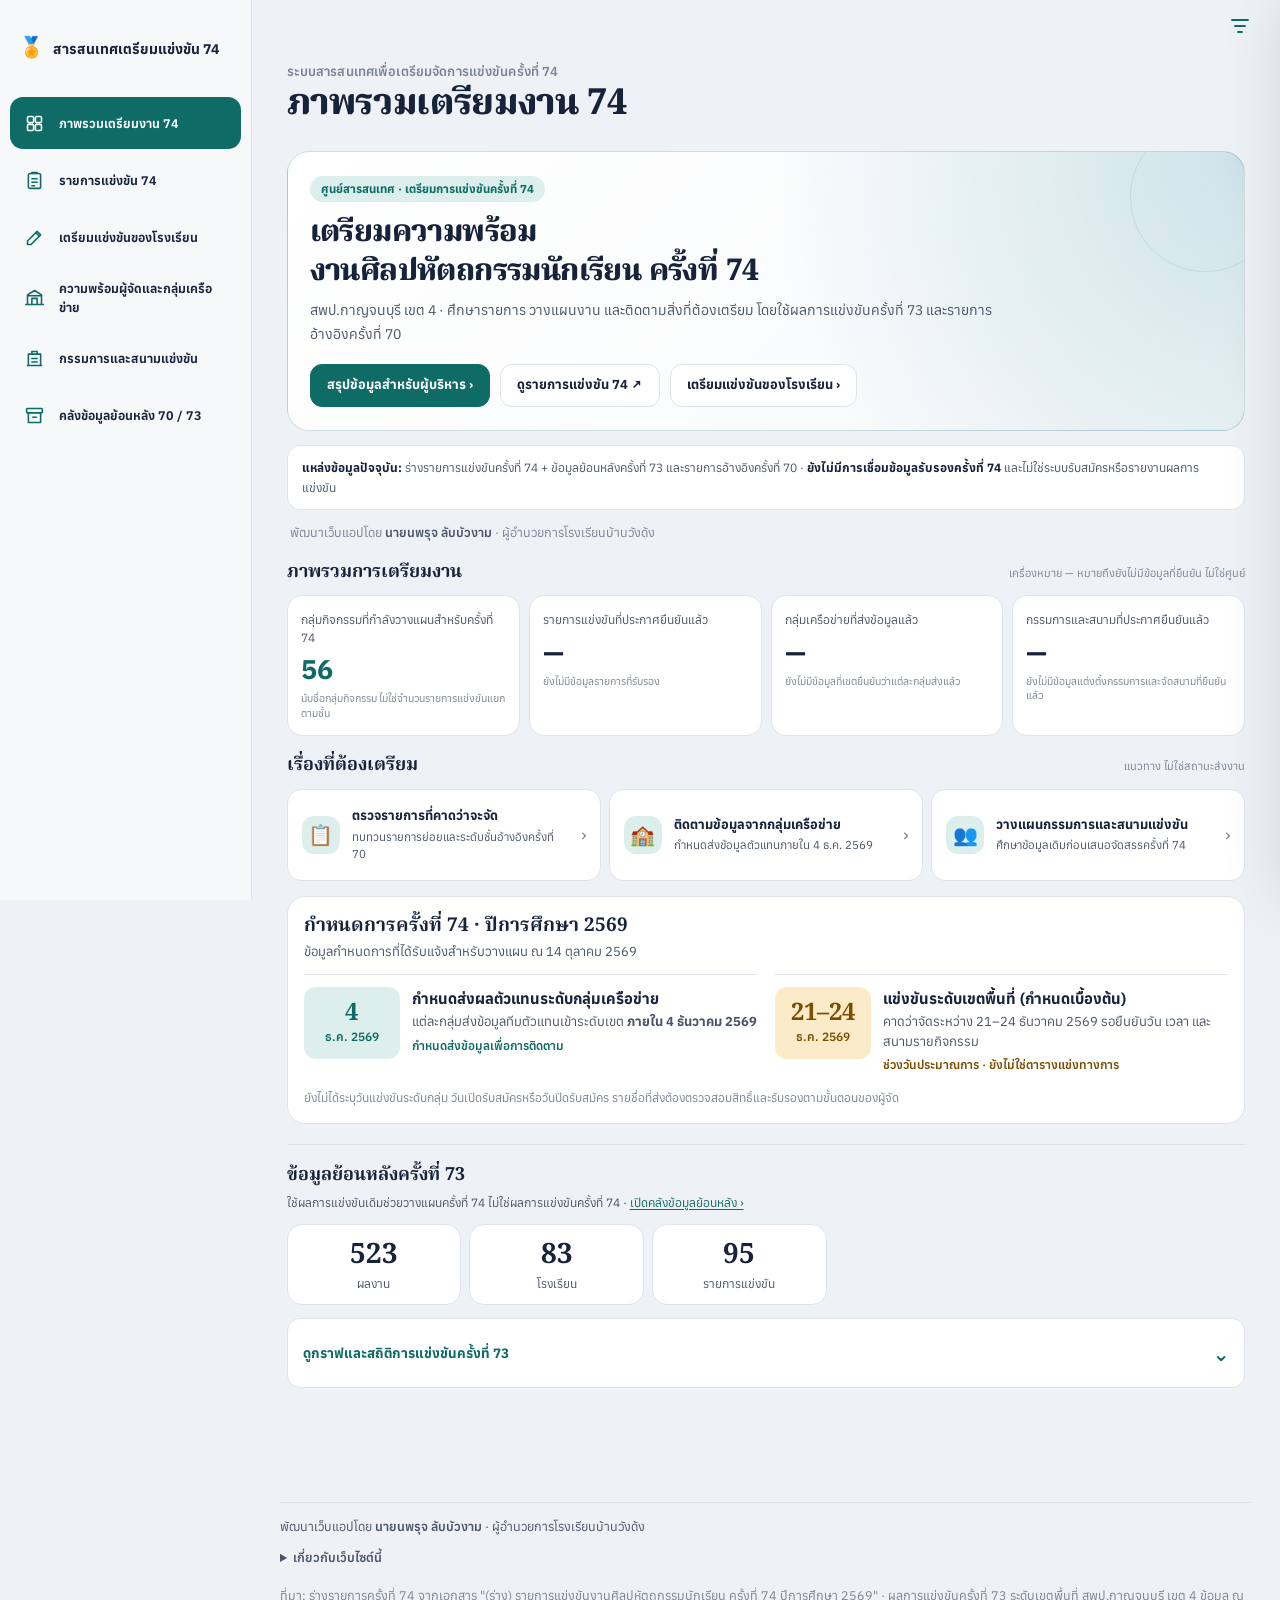
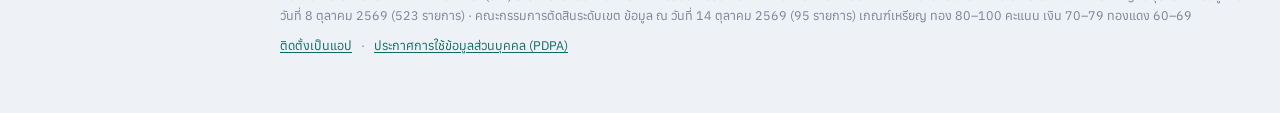
==== index.html @ 699d8a2c "chore(pwa-r19): version both 3D venue links to fetch updated responsive/performance scene" ====
<!DOCTYPE html>
<html lang="th">
<head>
<meta charset="utf-8">
<meta name="viewport" content="width=device-width, initial-scale=1, maximum-scale=1, user-scalable=no, viewport-fit=cover">
<meta name="theme-color" content="#EEF1F5" media="(prefers-color-scheme: light)">
<meta name="theme-color" content="#0B1220" media="(prefers-color-scheme: dark)">
<meta name="apple-mobile-web-app-status-bar-style" content="default">
<meta name="apple-mobile-web-app-title" content="สารสนเทศเตรียมแข่งขัน 74">
<meta name="mobile-web-app-capable" content="yes">
<meta name="apple-mobile-web-app-capable" content="yes">
<title>สารสนเทศเตรียมจัดการแข่งขันศิลปหัตถกรรมครั้งที่ 74 · สพป.กาญจนบุรี เขต 4</title>
<link rel="manifest" href="./manifest.webmanifest">
<link rel="icon" href="./icons/icon-192.png" type="image/png" sizes="192x192">
<link rel="apple-touch-icon" href="./icons/apple-touch-icon.png" sizes="180x180">
<link rel="stylesheet" href="./pwa.css">
<link rel="preconnect" href="https://fonts.googleapis.com">
<link rel="preconnect" href="https://fonts.gstatic.com" crossorigin>
<link href="https://fonts.googleapis.com/css2?family=Anuphan:wght@400;500;600;700&family=Noto+Serif+Thai:wght@600;700;800&display=swap" rel="stylesheet">
<style>
:root{
  --bg:#EEF1F5; --surface:#FFFFFF; --surface-2:#F6F8FA; --ink:#17233B; --ink-2:#4A5568; --ink-3:#7A8496; --line:#DFE4EA;
  --brand:#17233B; --on-brand:#FFFFFF;
  --gold:#B8862B; --silver:#8A94A3; --bronze:#9C5A33; --part:#C9CFD8; --none:#E6E9EE;
  --rep:#0F6B66; --rep-soft:#DCEFEC; --focus:#2F5BD3; --scrim:rgba(10,16,30,.45);
  --serif:"Noto Serif Thai","Thonburi",Georgia,serif;
  --sans:"Anuphan","Sukhumvit Set","Leelawadee UI",system-ui,sans-serif;
  --nav-h:64px; --bar-h:58px; --rail-w:88px;
  box-sizing:border-box;
  padding-top:env(safe-area-inset-top,0px); padding-bottom:env(safe-area-inset-bottom,0px);
}
@media (prefers-color-scheme: dark){
  :root:not([data-theme="light"]){
    --bg:#0B1220; --surface:#152035; --surface-2:#1B283F; --ink:#E7EBF2; --ink-2:#B3BCCB; --ink-3:#8590A3; --line:#28344C;
    --brand:#152035; --on-brand:#E7EBF2;
    --gold:#D9A847; --silver:#A6AFBC; --bronze:#C27A4E; --part:#4A5670; --none:#26324A;
    --rep:#4FC2B8; --rep-soft:#173B3B; --focus:#8AA8FF; --scrim:rgba(0,0,0,.6);
  }
}
:root[data-theme="dark"]{
  --bg:#0B1220; --surface:#152035; --surface-2:#1B283F; --ink:#E7EBF2; --ink-2:#B3BCCB; --ink-3:#8590A3; --line:#28344C;
  --brand:#152035; --on-brand:#E7EBF2;
  --gold:#D9A847; --silver:#A6AFBC; --bronze:#C27A4E; --part:#4A5670; --none:#26324A;
  --rep:#4FC2B8; --rep-soft:#173B3B; --focus:#8AA8FF; --scrim:rgba(0,0,0,.6);
}
*,*::before,*::after{box-sizing:inherit}
html{height:100%;-webkit-text-size-adjust:100%;scroll-padding-top:calc(env(safe-area-inset-top,0px) + var(--bar-h))}
body{margin:0;min-height:100%;background:var(--bg);color:var(--ink);font-family:var(--sans);font-size:16px;line-height:1.55;-webkit-font-smoothing:antialiased;-webkit-tap-highlight-color:transparent;overscroll-behavior-y:none}
button,select,input{font:inherit;color:inherit}
button{cursor:pointer;-webkit-user-select:none;user-select:none}
:focus-visible{outline:3px solid var(--focus);outline-offset:2px;border-radius:6px}
svg.i{width:24px;height:24px;fill:none;stroke:currentColor;stroke-width:1.8;stroke-linecap:round;stroke-linejoin:round;flex:none}

/* ---------- app bar ---------- */
.appbar{position:sticky;top:env(safe-area-inset-top,0px);z-index:30;background:var(--brand);color:var(--on-brand)}
.appbar .row{height:var(--bar-h);display:flex;align-items:center;gap:8px;padding:0 8px 0 18px}
.appbar .ttl{flex:1;min-width:0}
.appbar .ttl b{display:block;font-family:var(--serif);font-weight:700;font-size:19px;line-height:1.2;white-space:nowrap;overflow:hidden;text-overflow:ellipsis}
.appbar .ttl small{display:block;font-size:12.5px;opacity:.72;line-height:1.3;white-space:nowrap;overflow:hidden;text-overflow:ellipsis}
.icon-btn{position:relative;width:44px;height:44px;border-radius:50%;border:0;background:transparent;color:inherit;display:grid;place-items:center}
.icon-btn:active{background:rgba(255,255,255,.14)}
.icon-btn .dot{position:absolute;top:7px;right:7px;min-width:18px;height:18px;border-radius:9px;background:var(--gold);color:#17233B;font-size:11px;font-weight:700;display:none;place-items:center;padding:0 4px;line-height:1}
.icon-btn .dot.on{display:grid}
.chips-row{display:flex;gap:8px;overflow-x:auto;padding:0 16px 12px;scrollbar-width:none}
.chips-row::-webkit-scrollbar{display:none}
.chips-row:empty{display:none}
.fchip{flex:none;display:inline-flex;align-items:center;gap:6px;height:32px;padding:0 6px 0 12px;border-radius:16px;border:0;background:rgba(255,255,255,.16);color:var(--on-brand);font-size:14px}
.fchip svg{width:18px;height:18px}

/* ---------- shell ---------- */
.shell{padding-bottom:calc(var(--nav-h) + env(safe-area-inset-bottom,0px) + 16px)}
.view{display:none;padding:16px;max-width:1100px;margin:0 auto}
.view.on{display:block;animation:in .22s ease}
@keyframes in{from{opacity:0;transform:translateY(6px)}to{opacity:1;transform:none}}
@media (prefers-reduced-motion:reduce){.view.on{animation:none}}

/* bottom nav (phone) */
.nav{position:fixed;left:0;right:0;bottom:0;z-index:40;background:var(--surface);border-top:1px solid var(--line);padding-bottom:env(safe-area-inset-bottom,0px);display:flex}
.nav button{flex:1;height:var(--nav-h);border:0;background:transparent;display:flex;flex-direction:column;align-items:center;justify-content:center;gap:2px;color:var(--ink-3);font-size:12px;font-weight:500}
.nav button .pill-i{width:58px;height:30px;border-radius:15px;display:grid;place-items:center;transition:background .2s}
.nav button[aria-current="page"]{color:var(--ink)}
.nav button[aria-current="page"] .pill-i{background:var(--rep-soft);color:var(--rep)}
.nav .brand-mark{display:none}
.wide-only{display:none}
@media (min-width:1200px){.wide-only{display:inline}}

/* tablet + desktop: navigation rail */
@media (min-width:768px){
  .nav{top:0;right:auto;bottom:0;width:var(--rail-w);flex-direction:column;justify-content:flex-start;gap:6px;border-top:0;border-right:1px solid var(--line);padding:calc(env(safe-area-inset-top,0px) + 12px) 0 calc(env(safe-area-inset-bottom,0px) + 12px)}
  .nav button{flex:none;height:68px;font-size:12.5px}
  .nav .brand-mark{display:grid;place-items:center;height:56px;margin-bottom:10px;font-size:28px}
  .appbar,.shell{margin-left:var(--rail-w)}
  .shell{padding-bottom:32px}
  .appbar .row{padding:0 16px 0 28px;height:64px}
  .appbar .ttl b{font-size:21px}
  .chips-row{padding:0 28px 12px}
  .view{padding:24px 28px}
}
@media (min-width:1200px){
  :root{--rail-w:220px}
  .nav{align-items:stretch;padding-left:12px;padding-right:12px}
  .nav button{flex-direction:row;justify-content:flex-start;gap:12px;height:52px;padding:0 10px;font-size:15px;border-radius:26px}
  .nav button .pill-i{width:auto;height:auto;background:none!important}
  .nav button[aria-current="page"]{background:var(--rep-soft);color:var(--rep)}
  .nav .brand-mark{justify-content:start;padding-left:12px;font-family:var(--serif);font-size:18px;font-weight:700;gap:10px;grid-auto-flow:column;color:var(--ink)}
}

/* ---------- common blocks ---------- */
.card{background:var(--surface);border-radius:18px;border:1px solid var(--line)}
.sec-title{display:flex;align-items:baseline;justify-content:space-between;gap:12px;margin:26px 4px 10px}
.sec-title h2{font-family:var(--serif);font-weight:700;font-size:20px;line-height:1.3;margin:0}
.sec-title a,.link{color:var(--rep);font-size:14px;font-weight:600;background:none;border:0;padding:6px 0;text-decoration:none}
.hint{color:var(--ink-2);font-size:14px;margin:0 4px 12px;line-height:1.5}
.empty{padding:28px 20px;text-align:center;color:var(--ink-2);font-size:15px}
.empty button{margin-top:12px}
.btn{height:44px;padding:0 18px;border-radius:22px;border:1px solid var(--line);background:var(--surface);font-size:15px;font-weight:600}
.btn.primary{background:var(--ink);color:var(--bg);border-color:var(--ink)}
.tag{display:inline-block;font-size:12px;font-weight:600;color:var(--rep);background:var(--rep-soft);border-radius:5px;padding:0 6px;margin-left:6px;vertical-align:1px;white-space:nowrap}

/* KPI tiles */
.kpis{display:grid;grid-template-columns:repeat(2,1fr);gap:10px}
.kpi{padding:14px 16px}
.kpi b{display:block;font-family:var(--serif);font-weight:700;font-size:30px;line-height:1.15;font-variant-numeric:tabular-nums}
.kpi span{font-size:13.5px;color:var(--ink-2);line-height:1.35;display:block}
.kpi.hero{grid-column:1/-1;background:var(--rep);color:#fff;border-color:transparent;display:flex;align-items:center;gap:16px;text-align:left;width:100%;font:inherit;padding:18px}
.kpi.hero b{font-size:44px}
.kpi.hero span{color:rgba(255,255,255,.86);font-size:15px}
.kpi.hero svg{margin-left:auto;opacity:.8}
.kpi.gold b{color:var(--gold)}
@media (min-width:768px){.kpis{grid-template-columns:repeat(4,1fr)}.kpi.hero{grid-column:1/-1}}
@media (min-width:1000px){.kpis{grid-template-columns:1.6fr repeat(4,1fr)}.kpi.hero{grid-column:auto;flex-direction:column;align-items:flex-start;gap:4px}.kpi.hero svg{display:none}}

/* waffle */
.wall-card{padding:14px}
.legend{display:flex;flex-wrap:wrap;gap:4px 14px;font-size:12.5px;color:var(--ink-2);margin:0 2px 10px}
.legend i{display:inline-block;width:11px;height:11px;border-radius:3px;margin-right:5px;vertical-align:-1px}
.wall{display:grid;grid-template-columns:repeat(auto-fill,minmax(12px,1fr));gap:2.5px}
.cell{aspect-ratio:1;border-radius:2.5px;border:0;padding:0;transition:opacity .25s}
.cell.G{background:var(--gold)} .cell.S{background:var(--silver)} .cell.B{background:var(--bronze)} .cell.P{background:var(--part)} .cell.N{background:var(--none);box-shadow:inset 0 0 0 1px var(--line)}
.cell.rep{box-shadow:inset 0 0 0 2.5px var(--rep)}
.cell.dim{opacity:.12}
.cell.hl{outline:2px solid var(--ink);outline-offset:1px}
@media (min-width:768px){.wall{grid-template-columns:repeat(auto-fill,minmax(15px,1fr));gap:3px}.wall-card{padding:18px}}
.peek{margin-top:12px;padding:12px 14px;border-radius:12px;background:var(--surface-2);font-size:14px;line-height:1.45;display:none;align-items:center;gap:10px}
.peek.on{display:flex}
.peek .t{flex:1;min-width:0}
.peek .t b{display:block;font-weight:600}
.peek button{flex:none}

/* list rows (app list) */
.list{overflow:hidden}
.li{display:flex;align-items:center;gap:12px;width:100%;min-height:64px;padding:12px 16px;border:0;border-bottom:1px solid var(--line);background:transparent;text-align:left;font:inherit;color:inherit}
.li:last-child{border-bottom:0}
.li:active{background:var(--surface-2)}
.li .main{flex:1;min-width:0}
.li .main b{display:block;font-weight:600;font-size:15.5px;line-height:1.35}
.li .main small{display:block;font-size:13px;color:var(--ink-2);line-height:1.4;margin-top:2px}
.li .end{flex:none;text-align:right;font-variant-numeric:tabular-nums}
.li .end b{display:block;font-family:var(--serif);font-weight:700;font-size:18px;line-height:1.2}
.li .end small{font-size:12px;color:var(--ink-3)}
.li .chev{color:var(--ink-3);width:20px;height:20px}
.av{flex:none;width:40px;height:40px;border-radius:12px;display:grid;place-items:center;font-family:var(--serif);font-weight:700;font-size:16px;background:var(--surface-2);color:var(--ink-2)}
.av.rep{background:var(--rep-soft);color:var(--rep)}
.li.jr{min-height:60px}.li.jr:active{background:transparent}
.jr .role{flex:none;font-size:12px;font-weight:600;border-radius:8px;padding:2px 8px;background:var(--surface-2);color:var(--ink-2);white-space:nowrap}.jr .role.chair{background:var(--rep-soft);color:var(--rep)}
.jr .role-w{flex:none;display:flex;flex-direction:column;align-items:flex-end;gap:4px}
.cf-tag{display:inline-block;font-size:12px;font-weight:600;color:var(--new);background:var(--new-soft);border-radius:6px;padding:1px 7px;white-space:nowrap}
.li .main .cf-line{display:block;margin-top:4px;color:var(--new);font-weight:600}
.cf-note{margin:12px 16px;padding:12px 14px;border-radius:12px;background:var(--new-soft);color:var(--ink);font-size:13.5px;line-height:1.55}.cf-note b{color:var(--new)}
.pd-note{margin:0;padding:12px 16px 16px;font-size:12.5px;line-height:1.55;color:var(--ink-3)}
.linkbtn{border:0;background:none;padding:0;font:inherit;color:var(--rep);text-decoration:underline;text-underline-offset:2px;cursor:pointer}
.pdpa{padding:6px 18px 20px;font-size:14.5px;line-height:1.7;color:var(--ink)}.pdpa h5{margin:16px 0 4px;font-size:14.5px}.pdpa p,.pdpa ul{margin:0 0 6px}.pdpa ul{padding-left:20px}.pdpa .upd{color:var(--ink-3);font-size:12.5px}
.minibar{display:flex;height:6px;border-radius:3px;overflow:hidden;margin-top:7px;background:var(--none);max-width:240px}
.minibar span{height:100%}
.grid-2{display:grid;gap:14px}
@media (min-width:1000px){.grid-2{grid-template-columns:1fr 1fr;align-items:start}}

/* toolbar inside views */
.toolbar{position:sticky;top:calc(env(safe-area-inset-top,0px) + var(--bar-h));z-index:10;background:var(--bg);margin:-16px -16px 12px;padding:12px 16px 10px}
@media (min-width:768px){.toolbar{top:calc(env(safe-area-inset-top,0px) + 64px);margin:-24px -28px 14px;padding:14px 28px 12px}}
.search{display:flex;align-items:center;gap:8px;height:46px;padding:0 14px;border-radius:23px;background:var(--surface);border:1px solid var(--line)}
.search input{flex:1;border:0;background:transparent;outline:0;font-size:16px;min-width:0}
.search svg{color:var(--ink-3);width:20px;height:20px}
.seg-chips{display:flex;gap:8px;overflow-x:auto;padding-top:10px;scrollbar-width:none}
.seg-chips::-webkit-scrollbar{display:none}
.chip{flex:none;height:36px;padding:0 14px;border-radius:18px;border:1px solid var(--line);background:var(--surface);font-size:14px;color:var(--ink-2);white-space:nowrap}
.chip[aria-pressed="true"]{background:var(--ink);border-color:var(--ink);color:var(--bg)}

/* reps groups */
.rg{margin-bottom:14px}
.rg h3{display:flex;justify-content:space-between;align-items:baseline;margin:0;padding:12px 16px;font-size:15px;font-weight:600;color:var(--rep);border-bottom:1px solid var(--line);background:var(--surface-2)}
.rg h3 small{color:var(--ink-3);font-weight:500;font-size:13px}
@media (min-width:1000px){.rgs{columns:2;column-gap:14px}.rg{break-inside:avoid}}

/* breakdown */
.brow{display:block;width:100%;border:0;border-bottom:1px solid var(--line);background:transparent;text-align:left;padding:14px 16px;font:inherit;color:inherit}
.brow:last-child{border-bottom:0}
.brow:active{background:var(--surface-2)}
.brow.sel{background:var(--surface-2);box-shadow:inset 4px 0 0 var(--rep)}
.brow .top{display:flex;justify-content:space-between;gap:10px;align-items:baseline}
.brow .top b{font-weight:600;font-size:15.5px}
.brow .top span{font-size:13px;color:var(--ink-2);white-space:nowrap;font-variant-numeric:tabular-nums}
.track{display:flex;height:14px;border-radius:4px;overflow:hidden;margin-top:8px}
.track span{display:block;height:100%}
.brow .sub{display:flex;gap:16px;margin-top:6px;font-size:13px;color:var(--ink-2);font-variant-numeric:tabular-nums}
.brow .sub em{font-style:normal;color:var(--rep);font-weight:600}

/* ---------- bottom sheet / side panel ---------- */
.scrim{position:fixed;inset:0;background:var(--scrim);opacity:0;pointer-events:none;transition:opacity .22s;z-index:60}
.scrim.on{opacity:1;pointer-events:auto}
.sheet{position:fixed;left:0;right:0;bottom:0;z-index:61;background:var(--surface);border-radius:22px 22px 0 0;max-height:calc(100% - env(safe-area-inset-top,0px) - 28px);display:flex;flex-direction:column;transform:translateY(105%);transition:transform .28s cubic-bezier(.2,.8,.2,1);padding-bottom:env(safe-area-inset-bottom,0px)}
.sheet.on{transform:none}
.sheet .grab{flex:none;padding:10px 0 2px;display:grid;place-items:center;touch-action:none}
.sheet .grab i{width:40px;height:5px;border-radius:3px;background:var(--line)}
.sheet .sh-head{flex:none;display:flex;align-items:flex-start;gap:10px;padding:6px 10px 10px 20px;border-bottom:1px solid var(--line)}
.sheet .sh-head .t{flex:1;min-width:0;padding-top:6px}
.sheet .sh-head h3{margin:0;font-family:var(--serif);font-weight:700;font-size:21px;line-height:1.3}
.sheet .sh-head p{margin:2px 0 0;font-size:13.5px;color:var(--ink-2)}
.sheet .sh-head .icon-btn{color:var(--ink-2)}
.sheet .sh-head .icon-btn:active{background:var(--surface-2)}
.sheet .sh-body{flex:1;overflow-y:auto;-webkit-overflow-scrolling:touch;overscroll-behavior:contain}
.sheet .sh-foot{flex:none;display:flex;gap:10px;padding:12px 16px;border-top:1px solid var(--line)}
.sheet .sh-foot .btn{flex:1}
@media (min-width:768px){
  .sheet{left:auto;top:0;width:min(480px,100%);max-height:none;border-radius:0;transform:translateX(105%);padding-top:env(safe-area-inset-top,0px);border-left:1px solid var(--line)}
  .sheet .grab{display:none}
  .sheet .sh-head{padding-top:16px}
}
@media (prefers-reduced-motion:reduce){.sheet,.scrim{transition:none}}
.sfig{display:grid;grid-template-columns:repeat(4,1fr);gap:8px;padding:14px 16px}
.sfig div{background:var(--surface-2);border-radius:12px;padding:10px 8px;text-align:center}
.sfig b{display:block;font-family:var(--serif);font-size:22px;line-height:1.2}
.sfig span{font-size:12px;color:var(--ink-2)}
.dot-m{flex:none;width:12px;height:12px;border-radius:3px;align-self:flex-start;margin-top:6px}
.rank-n{flex:none;width:30px;text-align:center;font-family:var(--serif);font-weight:700;font-size:18px;color:var(--ink-3)}
.rank-n.first{color:var(--rep)}
.sbar{height:5px;border-radius:3px;margin-top:6px}
.sh-sec{margin:0;padding:14px 16px 6px;font-size:13.5px;font-weight:600;color:var(--ink-2);background:var(--surface-2);border-top:1px solid var(--line);border-bottom:1px solid var(--line)}
.online{display:inline-flex;align-items:center;gap:6px;height:30px;padding:0 11px;border-radius:15px;background:rgba(255,255,255,.14);font-size:13px;white-space:nowrap;flex:none}
.online[hidden]{display:none}
.online i{width:8px;height:8px;border-radius:50%;background:#3DDC97;box-shadow:0 0 0 3px rgba(61,220,151,.25);animation:pulse 2s ease-in-out infinite}
@keyframes pulse{50%{box-shadow:0 0 0 6px rgba(61,220,151,0)}}
@media (prefers-reduced-motion:reduce){.online i{animation:none}}
.online b{font-variant-numeric:tabular-nums;font-weight:700}
.vw{flex:none;display:inline-flex;align-items:center;gap:4px;font-size:13px;color:var(--ink-2);font-variant-numeric:tabular-nums;padding:3px 9px;border-radius:12px;background:var(--surface-2)}
.vw svg{width:15px;height:15px}
.vw.hot{background:var(--rep-soft);color:var(--rep);font-weight:600}
.brow .sub .more{margin-left:auto;color:var(--rep);font-weight:600;white-space:nowrap}

/* filter sheet */
.fgroup{padding:16px 16px 6px}
.fgroup h4{margin:0 0 10px;font-size:14px;color:var(--ink-2);font-weight:600}
.fwrap{display:flex;flex-wrap:wrap;gap:8px}

.icon-btn[hidden],.chips-row[hidden]{display:none!important}
@media (max-width:767px){.nav button{min-width:0;padding:0 2px;font-size:11.5px;white-space:nowrap}.nav button .pill-i{width:50px}}
/* ---------- next round (74) ---------- */
:root{--cut:#B23A3A;--cut-soft:#FBE4E1;--new:#7A4E00;--new-soft:#FBEBC8;--keep:#4A5568;--keep-soft:#EEF1F5}
@media (prefers-color-scheme: dark){:root:not([data-theme="light"]){--cut:#F08A80;--cut-soft:#3B1F22;--new:#F4CF7A;--new-soft:#3D3015;--keep:#B3BCCB;--keep-soft:#1B283F}}
:root[data-theme="dark"]{--cut:#F08A80;--cut-soft:#3B1F22;--new:#F4CF7A;--new-soft:#3D3015;--keep:#B3BCCB;--keep-soft:#1B283F}
.cmp-k{display:grid;grid-template-columns:repeat(2,1fr);gap:8px;margin-top:14px}
@media (min-width:600px){.cmp-k{grid-template-columns:repeat(4,1fr)}}
.cmp-k div{border-radius:12px;padding:10px 12px;background:rgba(255,255,255,.12)}
.cmp-k b{display:block;font-family:var(--serif);font-size:26px;line-height:1.1;font-variant-numeric:tabular-nums}
.cmp-k span{display:block;font-size:12.5px;opacity:.88;line-height:1.35}
.cmp-k .k-cut b{color:#FFB4AB}.cmp-k .k-new b{color:#FFD98A}
.cut-card{border:2px solid var(--cut);overflow:hidden;margin-top:14px}
.cut-head{padding:16px;background:var(--cut-soft)}
.cut-head h2{display:flex;align-items:center;gap:8px;margin:0;font-family:var(--serif);font-size:20px;color:var(--cut)}
.cut-head p{margin:4px 0 0;font-size:14px;color:var(--ink-2)}
.cut-figs{display:grid;grid-template-columns:repeat(3,1fr);gap:8px;margin-top:12px}
.cut-figs div{background:var(--surface);border-radius:10px;padding:8px;text-align:center}
.cut-figs b{display:block;font-family:var(--serif);font-size:22px;line-height:1.2;color:var(--cut)}
.cut-figs span{font-size:12px;color:var(--ink-2)}
.lv{display:inline-block;font-size:12px;color:var(--ink-2);background:var(--surface-2);border-radius:5px;padding:0 6px;margin:2px 4px 0 0;white-space:nowrap}
.cut-sch{padding:12px 16px 16px;border-top:1px solid var(--line)}
.cut-sch h4{margin:0 0 8px;font-size:13.5px;color:var(--ink-2);font-weight:600}
.cut-sch .fwrap .chip{height:32px;font-size:13px}
.ch-grid{display:grid;gap:14px;margin-bottom:14px}
@media (min-width:900px){.ch-grid{grid-template-columns:1.4fr 1fr}}
.ch-card{padding:16px}
.ch-card h3{margin:0 0 2px;font-size:16px;font-weight:600}
.ch-card .note{margin:0 0 12px;font-size:13px;color:var(--ink-2);line-height:1.45}
.cwall{display:grid;grid-template-columns:repeat(auto-fill,minmax(11px,1fr));gap:2.5px}
.cc{aspect-ratio:1;border-radius:2.5px;border:0;padding:0;background:var(--none)}
.cc.cut{background:var(--cut)}
.cc.cut.rep{box-shadow:inset 0 0 0 2.5px var(--rep)}
.cc.keep.rep{box-shadow:inset 0 0 0 2px var(--rep);opacity:.55}
button.cc{cursor:pointer}
.big-pct{display:flex;align-items:baseline;gap:8px;margin:12px 0 0;font-size:14px;color:var(--ink-2)}
.big-pct b{font-family:var(--serif);font-size:28px;color:var(--cut)}
.hb{display:grid;grid-template-columns:72px 1fr;gap:4px 10px;align-items:center;margin-bottom:10px}
.hb .k{font-size:13.5px;font-weight:600}
.trk{height:14px;border-radius:7px;background:var(--surface-2);box-shadow:inset 0 0 0 1px var(--line);overflow:hidden;display:flex}
.trk i{display:block;height:100%}
.trk .r{background:var(--cut)}
.hb .v{grid-column:2;font-size:12.5px;color:var(--ink-2)}
.hb .v b{color:var(--cut)}
.dv-head,.dv{display:grid;grid-template-columns:minmax(90px,1.1fr) 1fr 1fr;align-items:center;column-gap:0}
.dv-head{font-size:12px;font-weight:600;color:var(--ink-3);padding:0 0 6px}
.dv-head span:nth-child(2){text-align:right;padding-right:8px;color:var(--cut)}
.dv-head span:nth-child(3){padding-left:8px}
.dv{width:100%;border:0;background:transparent;font:inherit;color:inherit;text-align:left;padding:5px 0;border-top:1px solid var(--line);cursor:pointer}
.dv:active{background:var(--surface-2)}
.dv .g{font-size:13px;line-height:1.3;padding-right:6px}
.dv .l{display:flex;justify-content:flex-end;align-items:center;gap:4px;border-right:2px solid var(--ink-3);padding-right:2px;min-height:20px}
.dv .rr{display:flex;align-items:center;gap:4px;padding-left:2px;min-height:20px;min-width:0}
.dv .seg{height:16px;display:flex}
.dv .seg i{display:block;height:100%}
.dv .l .seg i{background:var(--cut);border-radius:4px 0 0 4px}
.dv .rr .seg i.k{background:var(--part)}
.dv .rr .seg i.n{background:#E3A93B}
.dv .rr .seg i:last-child{border-radius:0 4px 4px 0}
.dv .num{font-size:12px;font-variant-numeric:tabular-nums;color:var(--ink-2);white-space:nowrap}
.dv .l .num{color:var(--cut);font-weight:700}
.dv-leg{display:flex;flex-wrap:wrap;gap:4px 14px;font-size:12.5px;color:var(--ink-2);margin-top:10px}
.dv-leg i{display:inline-block;width:11px;height:11px;border-radius:3px;margin-right:5px;vertical-align:-1px}
.sb{display:block;width:100%;border:0;border-top:1px solid var(--line);background:transparent;font:inherit;color:inherit;text-align:left;padding:10px 0;cursor:pointer}
.sb:first-of-type{border-top:0}
.sb:active{background:var(--surface-2)}
.sb .top{display:flex;justify-content:space-between;gap:10px;font-size:14px;margin-bottom:5px}
.sb .top b{font-weight:600;min-width:0}
.sb .top span{flex:none;font-size:12.5px;color:var(--ink-2);white-space:nowrap}
.sb .top span em{font-style:normal;color:var(--cut);font-weight:700}
.sb .trk{height:10px}
.sb .tag{margin-left:6px}
.ch-tools{display:flex;gap:6px;margin:0 0 6px}
.ch-tools .chip{height:32px;font-size:13px}
.legend2{display:flex;flex-wrap:wrap;gap:6px 14px;font-size:13px;color:var(--ink-2);margin:0 4px 12px}
.mk{flex:none;width:22px;height:22px;border-radius:6px;display:inline-grid;place-items:center;font-weight:700;font-size:14px;line-height:1}
.mk.keep{background:var(--keep-soft);color:var(--keep)}.mk.cut{background:var(--cut-soft);color:var(--cut)}.mk.new{background:var(--new-soft);color:var(--new)}
.dg{margin-bottom:14px;overflow:hidden}
.dg-h{display:flex;align-items:center;gap:8px;padding:12px 14px;background:var(--surface-2);border-bottom:1px solid var(--line)}
.dg-h .n{flex:none;width:28px;height:28px;border-radius:8px;display:grid;place-items:center;background:var(--surface);border:1px solid var(--line);font-family:var(--serif);font-size:14px;color:var(--ink-2)}
.dg-h b{flex:1;min-width:0;font-size:15.5px;font-weight:600}
.dg-h .sum{display:flex;gap:4px;flex-wrap:wrap;justify-content:flex-end}
.pill{font-size:12px;font-weight:600;border-radius:10px;padding:1px 8px;white-space:nowrap}
.pill.keep{background:var(--keep-soft);color:var(--keep)}.pill.cut{background:var(--cut-soft);color:var(--cut)}.pill.new{background:var(--new-soft);color:var(--new)}
.dcols,.dr{display:grid;grid-template-columns:30px 1fr 1fr;column-gap:10px}
.dcols{padding:6px 14px;font-size:12px;font-weight:600;color:var(--ink-3);border-bottom:1px solid var(--line)}
.dr{width:100%;padding:11px 14px;border:0;border-bottom:1px solid var(--line);background:transparent;text-align:left;font:inherit;color:inherit;align-items:start}
.dr:last-child{border-bottom:0}
button.dr:active{background:var(--surface-2)}
.dr .mk{margin-top:1px}
.dr .c{min-width:0;font-size:14px;line-height:1.4}
.dr .c b{font-weight:600}
.dr .c .ln+.ln{margin-top:5px}
.dr .c small{display:block;font-size:12px;color:var(--ink-3)}
.dr.cut{background:var(--cut-soft)}
.dr.cut .c73 b{color:var(--cut)}
.dr .gone{color:var(--cut);font-weight:700;font-size:13.5px}
.dr .none{color:var(--ink-3)}
.dr .go{display:block;margin-top:4px;font-size:12px;font-weight:600;color:var(--rep)}
.dr.cut .go{color:var(--cut)}
@media (min-width:768px){.dr,.dcols{grid-template-columns:30px 1fr 1fr;column-gap:18px;padding-left:18px;padding-right:18px}.dr .c{font-size:15px}}

.nx-hero{padding:18px;background:linear-gradient(135deg,var(--brand),#2B3D63);color:#fff;border-color:transparent}
.nx-hero .badge{display:inline-block;font-size:12px;font-weight:700;letter-spacing:.02em;background:var(--gold);color:#17233B;border-radius:6px;padding:1px 8px}
.nx-hero h2{font-family:var(--serif);font-weight:700;font-size:21px;line-height:1.35;margin:8px 0 4px}
.nx-hero p{margin:0;font-size:14px;opacity:.82;line-height:1.5}
.nx-kpis{display:grid;grid-template-columns:repeat(4,1fr);gap:8px;margin-top:14px}
.nx-kpis div{background:rgba(255,255,255,.12);border-radius:12px;padding:10px 6px;text-align:center}
.nx-kpis b{display:block;font-family:var(--serif);font-size:24px;line-height:1.15;font-variant-numeric:tabular-nums}
.nx-kpis span{font-size:12px;opacity:.85;line-height:1.3;display:block}
.nx-g{margin-bottom:14px}
.nx-g h3{display:flex;align-items:center;gap:8px;margin:0;padding:12px 16px;font-size:15.5px;font-weight:600;border-bottom:1px solid var(--line);background:var(--surface-2)}
.nx-g h3 .n{flex:none;width:28px;height:28px;border-radius:8px;display:grid;place-items:center;background:var(--surface);border:1px solid var(--line);font-family:var(--serif);font-size:14px;color:var(--ink-2)}
.nx-g h3 .t{flex:1;min-width:0}
.nx-g h3 small{color:var(--ink-3);font-weight:500;font-size:13px;white-space:nowrap}
.tag.new{color:#7A4E00;background:#FBEBC8}
:root[data-theme="dark"] .tag.new{color:#F4CF7A;background:#3D3015}
@media (prefers-color-scheme: dark){:root:not([data-theme="light"]) .tag.new{color:#F4CF7A;background:#3D3015}}
.li.static{cursor:default}
.li.hl{background:var(--rep-soft);box-shadow:inset 4px 0 0 var(--rep)}.li.hl .main b{color:var(--rep)}
.crit{display:inline-flex;align-items:center;min-height:32px;margin-top:6px;padding:4px 10px;border-radius:8px;background:var(--new-soft);color:var(--new);font-size:13px;font-weight:600;text-decoration:none;line-height:1.35}.crit:hover{text-decoration:underline}
.crit-w{display:block;margin-top:4px;font-size:12px;color:var(--ink-3)}.crit-row{padding:0 0 4px}
.jdist{margin-top:12px;padding-bottom:12px}
.jd-row{display:grid;grid-template-columns:92px 1fr 54px;white-space:nowrap;align-items:center;gap:10px;padding:5px 16px;font-size:13.5px;width:100%;border:0;background:none;text-align:left;color:var(--ink);font-family:inherit;cursor:pointer;border-radius:8px}
.jd-row:hover{background:var(--surface-2)}.jd-row[aria-pressed=true]{background:var(--rep-soft)}
.jd-row .t{height:12px;border-radius:6px;background:var(--surface-2);overflow:hidden}.jd-row .t i{display:block;height:100%;background:var(--rep);border-radius:6px}
.jd-row .v{text-align:right;color:var(--ink-2);font-variant-numeric:tabular-nums}
.jcnt{flex:none;text-align:right;min-width:52px}.jcnt b{display:block;font-family:var(--serif);font-size:20px;line-height:1.1}.jcnt small{font-size:11.5px;color:var(--ink-3)}
.jchips{display:flex;flex-wrap:wrap;gap:4px;margin-top:5px}.jchips span{font-size:11.5px;font-weight:600;border-radius:6px;padding:1px 7px;background:var(--surface-2);color:var(--ink-2)}.jchips .ch{background:var(--rep-soft);color:var(--rep)}.jchips .cf{background:var(--new-soft);color:var(--new)}
#v-judges .segc{margin-top:16px}
.jact{display:flex;flex-wrap:wrap;gap:8px;align-items:center;margin:12px 0 4px}
.jact select{min-height:36px;border-radius:10px;border:1px solid var(--line);background:var(--surface);color:var(--ink);padding:0 10px;font:inherit;font-size:14px;max-width:100%}
#jMsg:empty{display:none}
.dr .c74 .crit{display:flex;width:fit-content;min-height:28px;padding:3px 9px;font-size:12.5px}
.li.static:active{background:transparent}
.nx-sub{display:flex;flex-wrap:wrap;gap:4px 6px;margin-top:6px}
.nx-sub span{font-size:12.5px;color:var(--ink-2);background:var(--surface-2);border-radius:6px;padding:1px 7px}
.nx-prev{font-size:12.5px;font-weight:600;color:var(--rep)}
.nx-prev.no{color:var(--ink-3);font-weight:500}
@media (min-width:1000px){.nx-gs{columns:2;column-gap:14px}.nx-g{break-inside:avoid}}
.nx-promo{display:flex;align-items:center;gap:14px;width:100%;padding:14px 16px;margin-bottom:12px;text-align:left;font:inherit;color:inherit}
.nx-promo .ic{flex:none;width:44px;height:44px;border-radius:12px;display:grid;place-items:center;background:#FBEBC8;color:#7A4E00;font-size:22px}
.nx-promo .main{flex:1;min-width:0}
.nx-promo b{display:block;font-weight:600;font-size:15.5px}
.nx-promo small{display:block;font-size:13px;color:var(--ink-2)}
.drop-li{display:block;padding:10px 16px;border-bottom:1px solid var(--line);font-size:14.5px}
.drop-li:last-child{border-bottom:0}
.drop-li small{display:block;font-size:12.5px;color:var(--ink-3)}

footer{max-width:1100px;margin:0 auto;padding:24px 20px 8px;color:var(--ink-3);font-size:12.5px;line-height:1.6}
@media (min-width:768px){footer{padding:24px 28px 8px}}


/* ---------- segmented control + activity count report ---------- */
.segc{display:flex;gap:2px;padding:3px;margin:16px 0 4px;border-radius:12px;background:color-mix(in srgb,var(--ink) 8%,transparent);-webkit-user-select:none;user-select:none;}
.segc button{flex:1;min-width:0;height:36px;border:0;border-radius:9px;background:transparent;font-size:14px;font-weight:600;color:var(--ink-2);white-space:nowrap;transition:background .2s,color .2s,box-shadow .2s}
.segc button[aria-selected="true"]{background:var(--surface);color:var(--ink);box-shadow:0 1px 4px rgba(15,25,45,.14)}
.sub{display:none}.sub.on{display:block;animation:in2 .22s ease}
.rk{display:grid;grid-template-columns:1fr 1fr;gap:10px;margin-top:14px}
@media (min-width:768px){.rk{grid-template-columns:repeat(4,1fr)}}
.rk .card{padding:14px 16px}
.rk b{display:block;font-family:var(--serif);font-size:32px;line-height:1.1;font-variant-numeric:tabular-nums}
.rk span{display:block;font-size:13px;color:var(--ink-2);line-height:1.4}
.rk .r73 b{color:#5B6B86}.rk .r74 b{color:var(--rep)}.rk .rup b{color:var(--new)}
:root{--c73:#8496B3}
.cr-leg{display:flex;gap:14px;font-size:12.5px;color:var(--ink-2);margin:0 0 8px}
.cr-leg i{display:inline-block;width:11px;height:11px;border-radius:3px;margin-right:5px;vertical-align:-1px}
.cr{display:grid;grid-template-columns:1fr auto;column-gap:10px;row-gap:3px;padding:10px 0;border-top:1px solid var(--line)}
.cr:first-of-type{border-top:0}
.cr .nm{font-size:14.5px;font-weight:600;line-height:1.35;min-width:0}
.cr .nm small{display:block;font-weight:400;font-size:12px;color:var(--ink-3)}
.cr .df{grid-row:1;grid-column:2;align-self:start;font-size:12.5px;font-weight:700;border-radius:10px;padding:1px 9px;white-space:nowrap}
.df.up{background:var(--new-soft);color:var(--new)}.df.dn{background:var(--cut-soft);color:var(--cut)}.df.eq{background:var(--keep-soft);color:var(--keep)}
.cr .bars{grid-column:1/-1;display:grid;grid-template-columns:44px 1fr;gap:3px 8px;align-items:center;font-size:12px;color:var(--ink-3)}
.cr .bar{height:12px;border-radius:0 6px 6px 0;display:flex;align-items:center}
.cr .bar i{display:block;height:100%;border-radius:0 6px 6px 0;min-width:2px}
.cr .bar.b73 i{background:var(--c73)}.cr .bar.b74 i{background:var(--rep)}
.cr .bar em{font-style:normal;font-size:12px;font-weight:700;color:var(--ink-2);margin-left:6px;font-variant-numeric:tabular-nums}
.cr.tot{border-top:2px solid var(--ink-3);margin-top:4px}
button.cr{width:100%;border:0;border-top:1px solid var(--line);background:transparent;font:inherit;color:inherit;text-align:left;cursor:pointer;border-radius:0;transition:background .15s}
button.cr:first-of-type{border-top:0}
button.cr:active{background:var(--surface-2)}
@media (hover:hover){button.cr:hover{background:var(--surface-2)}}
.cr .more74{grid-column:1/-1;font-size:12.5px;font-weight:600;color:var(--rep);margin-top:2px}
.g74 .st{flex:none;font-size:12px;font-weight:600;border-radius:8px;padding:1px 8px;white-space:nowrap}
.g74 .st.keep{background:var(--keep-soft);color:var(--keep)}.g74 .st.new{background:var(--new-soft);color:var(--new)}.g74 .st.cut{background:var(--cut-soft);color:var(--cut)}
.g74 .num{flex:none;width:26px;height:26px;border-radius:8px;display:grid;place-items:center;background:var(--surface-2);font-family:var(--serif);font-size:13px;color:var(--ink-2)}
.g74 .li.static{min-height:56px}
@media (min-width:900px){#crList{display:grid;grid-template-columns:1fr 1fr;column-gap:32px}#crList .cr:nth-child(2){border-top:0}#crList .cr.tot{grid-column:1/-1}}
.ctab{width:100%;border-collapse:collapse;font-size:14px;font-variant-numeric:tabular-nums}
.ctab th,.ctab td{padding:9px 10px;border-bottom:1px solid var(--line);text-align:right;white-space:nowrap}
.ctab th:first-child,.ctab td:first-child{text-align:left;white-space:normal;min-width:120px}
.ctab th{font-size:12.5px;color:var(--ink-3);font-weight:600;background:var(--surface-2)}
.ctab tfoot td{font-weight:700;border-top:2px solid var(--ink-3);border-bottom:0}
.ctab .up{color:var(--new);font-weight:700}.ctab .dn{color:var(--cut);font-weight:700}.ctab .z{color:var(--ink-3)}
.tscroll{overflow-x:auto}
.copy-row{display:flex;gap:8px;align-items:center;flex-wrap:wrap;margin-top:12px}
.copy-row small{color:var(--ink-3);font-size:12.5px}
.method{font-size:13.5px;color:var(--ink-2);line-height:1.6;padding:14px 16px}
.method b{color:var(--ink)}

/* ---------- teacher prep (74) ---------- */
.pp-hero{padding:18px;background:linear-gradient(135deg,#0F6B66,#17485A);color:#fff;border-color:transparent}
.pp-hero h2{margin:0 0 4px;font-family:var(--serif);font-size:21px;line-height:1.35}
.pp-hero p{margin:0 0 12px;font-size:14px;opacity:.85}
.pick{display:flex;gap:8px;align-items:center;background:rgba(255,255,255,.14);border-radius:14px;padding:6px 6px 6px 12px}
.pick svg{flex:none;opacity:.85}
.pick select{flex:1;min-width:0;height:40px;border:0;background:transparent;color:#fff;font-size:16px;font-weight:600;-webkit-appearance:none;appearance:none;outline:0}
.pick select option{color:#17233B}
.pick .chg{flex:none;height:34px;padding:0 12px;border-radius:10px;border:0;background:#fff;color:#0F6B66;font-weight:700;font-size:13.5px}
.pp-stat{display:grid;grid-template-columns:repeat(3,1fr);gap:8px;margin-top:12px}
.pp-stat div{background:rgba(255,255,255,.12);border-radius:12px;padding:8px;text-align:center}
.pp-stat b{display:block;font-family:var(--serif);font-size:22px;line-height:1.2}
.pp-stat span{font-size:12px;opacity:.85}
.wait{display:flex;gap:12px;padding:14px 16px;margin-top:14px;border-radius:16px;background:var(--new-soft);color:var(--ink)}
.wait .ic{flex:none;font-size:20px;line-height:1.3}
.wait b{display:block;font-size:14.5px;color:var(--new)}
.wait p{margin:2px 0 0;font-size:13.5px;line-height:1.5;color:var(--ink-2)}
.wait .chips{display:flex;flex-wrap:wrap;gap:5px;margin-top:6px}
.wait .chips span{font-size:12px;font-weight:600;border-radius:7px;padding:1px 8px;background:var(--surface);color:var(--new)}
.pc{padding:14px 16px;border-bottom:1px solid var(--line)}
.pc:last-child{border-bottom:0}
.pc-h{display:flex;align-items:flex-start;gap:10px}
.pc-h .main{flex:1;min-width:0}
.pc-h b{display:block;font-size:15.5px;font-weight:600;line-height:1.35}
.pc-h small{display:block;font-size:12.5px;color:var(--ink-3);margin-top:1px}
.addb{flex:none;height:34px;padding:0 12px;border-radius:17px;border:1.5px solid var(--rep);background:transparent;color:var(--rep);font-weight:700;font-size:13px;white-space:nowrap;transition:transform .12s,background .2s,color .2s}
.addb[aria-pressed="true"]{background:var(--rep);color:#fff}
.addb:active{transform:scale(.94)}
.mine{margin-top:10px;padding:10px 12px;border-radius:12px;background:var(--surface-2);font-size:13.5px;line-height:1.5}
.mine .r{display:flex;justify-content:space-between;gap:8px}
.mine .r+.r{margin-top:4px;padding-top:4px;border-top:1px dashed var(--line)}
.mine em{font-style:normal;font-weight:700}
.gap{font-size:12px;font-weight:700;border-radius:8px;padding:0 7px;white-space:nowrap}
.gap.ok{background:var(--rep-soft);color:var(--rep)}.gap.no{background:var(--cut-soft);color:var(--cut)}
.bm{width:100%;margin-top:10px;border-collapse:collapse;font-size:12.5px;font-variant-numeric:tabular-nums}
.bm th,.bm td{padding:5px 6px;border-bottom:1px solid var(--line);text-align:right;white-space:nowrap}
.bm th:first-child,.bm td:first-child{text-align:left;white-space:normal}
.bm th{font-weight:600;color:var(--ink-3);font-size:11.5px}
.bm tr:last-child td{border-bottom:0}
.bm .w{color:var(--gold);font-weight:700}.bm .rp{color:var(--rep);font-weight:700}
.alt-box{margin-top:10px;border-radius:12px;border:1px dashed var(--cut);padding:10px 12px}
.alt-box h5{margin:0 0 6px;font-size:13px;color:var(--cut)}
.alt{display:flex;align-items:center;gap:10px;padding:6px 0}
.alt+.alt{border-top:1px solid var(--line)}
.alt .main{flex:1;min-width:0;font-size:14px}
.alt .main small{display:block;font-size:12px;color:var(--ink-3)}
.gchips{display:flex;gap:8px;overflow-x:auto;padding:2px 0 12px;scrollbar-width:none}
.gchips::-webkit-scrollbar{display:none}
.gchips .chip{height:34px}
.gchips .chip small{margin-left:4px;opacity:.7}
.lv74{display:flex;flex-wrap:wrap;align-items:center;gap:4px;margin-top:6px;font-size:12px;color:var(--ink-3)}
.lvpick{display:flex;flex-wrap:wrap;gap:6px;margin-top:8px}
.lvpick .chip{height:30px;padding:0 10px;font-size:13px}
.pl-empty{padding:26px 18px;text-align:center;color:var(--ink-2);font-size:14.5px}
.sync{font-size:12.5px;color:var(--ink-3);margin:8px 4px 0}
.sync.ok{color:var(--rep)}
.dist{padding:12px 16px}
.dist .row{display:grid;grid-template-columns:1fr auto;gap:2px 10px;padding:8px 0;border-top:1px solid var(--line)}
.dist .row:first-child{border-top:0}
.dist .row b{font-size:14px;font-weight:600}
.dist .row small{grid-column:1;font-size:12px;color:var(--ink-3)}
.dist .row .n{grid-row:1/3;grid-column:2;align-self:center;font-family:var(--serif);font-size:20px;font-weight:700;color:var(--rep)}
.dist .trk{grid-column:1;height:6px;margin-top:3px}
.dist .trk i{background:var(--rep)}
.zero{display:flex;flex-wrap:wrap;gap:6px;padding:4px 16px 16px}
.zero span{font-size:12.5px;border-radius:8px;padding:2px 8px;background:var(--surface-2);color:var(--ink-2)}

/* ---------- shortcuts, picker, export ---------- */
.tiles{display:grid;grid-template-columns:repeat(4,1fr);gap:10px;margin-bottom:6px}
@media (min-width:768px){.tiles{grid-template-columns:repeat(8,1fr)}}
.tile{display:flex;flex-direction:column;align-items:center;gap:6px;padding:12px 4px 10px;border-radius:18px;border:1px solid var(--line);background:var(--surface);font:inherit;color:var(--ink);font-size:12.5px;font-weight:600;line-height:1.25;text-align:center;transition:transform .12s}
.tile:active{transform:scale(.94)}
.tile .ti{width:44px;height:44px;border-radius:14px;display:grid;place-items:center;color:var(--tc);background:color-mix(in srgb,var(--tc) 14%,transparent)}
.tile .ti svg{width:24px;height:24px}
.tile small{display:block;font-weight:500;font-size:11px;color:var(--ink-3);margin-top:-3px}
.sh-tiles{padding:16px}
.sh-tiles .tiles{grid-template-columns:repeat(3,1fr)}
.sh-tiles .tile{padding:16px 6px 12px;font-size:13.5px}
.sh-tiles .tile .ti{width:52px;height:52px;border-radius:16px}
.nav .more-b{display:none}
@media (max-width:1023px){.nav [data-v=reps],.nav [data-v=groups],.nav [data-v=schools],.nav [data-v=judges]{display:none}.nav .more-b{display:flex}}
.pickbtn{display:flex;align-items:center;gap:10px;width:100%;height:52px;padding:0 14px;border:0;border-radius:14px;background:rgba(255,255,255,.16);color:#fff;font:inherit;font-size:16px;font-weight:600;text-align:left}
.pickbtn span{flex:1;min-width:0;white-space:nowrap;overflow:hidden;text-overflow:ellipsis}
.pickbtn em{flex:none;font-style:normal;font-size:12.5px;font-weight:700;background:#fff;color:#0F6B66;border-radius:9px;padding:3px 10px}
.pickbtn:active{background:rgba(255,255,255,.24)}
.psearch{position:sticky;top:0;z-index:2;padding:12px 16px;background:var(--surface);border-bottom:1px solid var(--line)}
.psearch .search{background:var(--surface-2)}
.li.sel{background:var(--rep-soft)}
.li.sel b{color:var(--rep)}
.ex-opt{display:flex;align-items:center;gap:14px;width:100%;padding:14px 16px;border:0;border-bottom:1px solid var(--line);background:transparent;font:inherit;color:inherit;text-align:left}
.ex-opt:active{background:var(--surface-2)}
.ex-opt .ti{flex:none;width:44px;height:44px;border-radius:12px;display:grid;place-items:center;font-size:12px;font-weight:800;letter-spacing:.02em;color:var(--tc);background:color-mix(in srgb,var(--tc) 14%,transparent)}
.ex-opt .main{flex:1;min-width:0}
.ex-opt b{display:block;font-size:15px;font-weight:600}
.ex-opt small{display:block;font-size:12.5px;color:var(--ink-2);line-height:1.4}
.ex-opt[disabled]{opacity:.45}
.nx-promo[hidden]{display:none!important}
.ex-msg{padding:12px 16px;font-size:13.5px;color:var(--ink-2)}
.ex-msg.ok{color:var(--rep);font-weight:600}.ex-msg.err{color:var(--cut);font-weight:600}
/* =========================================================
   APP SHELL v2 — iOS / iPadOS-style chrome
   phone & iPad portrait: large titles + floating tab bar
   iPad landscape & desktop: sidebar + inspector panel
   ========================================================= */
:root{--bar-h:52px;--glass:color-mix(in srgb,var(--bg) 88%,transparent);--glass-2:color-mix(in srgb,var(--surface) 76%,transparent);--tab-gap:10px}
body{overscroll-behavior-y:auto}
.appbar,.nav,.toolbar,.sec-title,.chip,.legend,.legend2,.dv-head,.dcols{-webkit-user-select:none;user-select:none}
/* top bar: translucent, compact title fades in on scroll */
.appbar{background:var(--glass);-webkit-backdrop-filter:saturate(180%) blur(20px);backdrop-filter:saturate(180%) blur(20px);color:var(--ink);box-shadow:0 .5px 0 transparent;transition:box-shadow .2s}
.appbar.scrolled{box-shadow:0 .5px 0 var(--line)}
.appbar .row{position:relative;height:var(--bar-h);padding:0 6px 0 12px;justify-content:flex-end}
.appbar .ttl{position:absolute;left:96px;right:96px;text-align:center;opacity:0;transform:translateY(4px);transition:opacity .2s,transform .2s;pointer-events:none}
.appbar.scrolled .ttl{opacity:1;transform:none}
.appbar .ttl b{font-family:var(--sans);font-weight:600;font-size:16.5px}
.appbar .ttl small{display:none}
.appbar .icon-btn{color:var(--rep)}
.icon-btn:active{background:var(--surface-2)}
.icon-btn .dot{background:var(--rep);color:#fff}
.online{background:var(--surface);border:1px solid var(--line);color:var(--ink-2);margin-right:auto}
.fchip{background:var(--rep-soft);color:var(--rep);font-weight:600}
.chips-row{padding:0 16px 10px}
/* large title */
.ltitle{max-width:1100px;margin:0 auto;padding:2px 20px 0}
.ltitle small{display:block;font-size:13px;font-weight:600;color:var(--ink-3);letter-spacing:.01em}
.ltitle h1{margin:0;font-family:var(--serif);font-weight:800;font-size:32px;line-height:1.25;letter-spacing:-.01em}
.view{padding-top:12px}
.toolbar{background:var(--glass);-webkit-backdrop-filter:saturate(180%) blur(20px);backdrop-filter:saturate(180%) blur(20px);margin-top:-12px}
.search{background:var(--surface-2);border-color:transparent;border-radius:12px;height:42px}
:root .search:focus-within{border-color:var(--rep);background:var(--surface)}
/* view transition */
.view.on{animation:in2 .26s cubic-bezier(.2,.8,.2,1)}
@keyframes in2{from{opacity:0;transform:translateX(10px)}to{opacity:1;transform:none}}
@media (prefers-reduced-motion:reduce){.view.on{animation:none}}
/* press feedback */
.chip,.btn,.nx-promo,.kpi.hero,.icon-btn,.nav button,.fchip,.cc,.cell{transition:transform .12s ease,background-color .2s,color .2s}
.chip:active,.btn:active,.fchip:active{transform:scale(.95)}
.nx-promo:active,.kpi.hero:active{transform:scale(.98)}
.nav button:active .pill-i{transform:scale(.88)}
.nav button .pill-i{transition:transform .12s ease,background-color .2s}

/* floating tab bar: phone + iPad portrait */
@media (max-width:1023px){
  .nav{top:auto;left:var(--tab-gap);right:var(--tab-gap);bottom:calc(env(safe-area-inset-bottom,0px) + var(--tab-gap));width:auto;flex-direction:row;justify-content:stretch;gap:0;padding:5px;border:.5px solid var(--line);border-radius:30px;background:var(--glass-2);-webkit-backdrop-filter:saturate(180%) blur(24px);backdrop-filter:saturate(180%) blur(24px);box-shadow:0 10px 30px rgba(15,25,45,.14),0 1px 3px rgba(15,25,45,.08)}
  .nav .brand-mark{display:none}
  .nav button{flex:1;min-width:0;height:54px;padding:0 2px;border-radius:25px;gap:1px;font-size:11px;font-weight:600;white-space:nowrap;color:var(--ink-3)}
  .nav button .pill-i{width:auto;height:28px;background:none!important}
  .nav button[aria-current="page"]{background:var(--rep-soft);color:var(--rep)}
  .shell{padding-bottom:calc(64px + var(--tab-gap) + env(safe-area-inset-bottom,0px) + 24px)}
}
/* iPad portrait */
@media (min-width:768px) and (max-width:1023px){
  :root{--tab-gap:18px}
  .nav{left:50%;right:auto;width:min(640px,calc(100% - 48px));transform:translateX(-50%);border-radius:34px;padding:6px}
  .nav button{height:60px;font-size:12.5px;border-radius:28px}
  .appbar,.shell{margin-left:0}
  .appbar .row{height:var(--bar-h);padding:0 14px 0 20px}
  .appbar .ttl b{font-size:17px}
  .ltitle{padding:6px 28px 0}
  .ltitle h1{font-size:36px}
  .toolbar{top:calc(env(safe-area-inset-top,0px) + var(--bar-h));margin-top:-12px}
  .chips-row{padding:0 28px 10px}
  /* form sheet, centered */
  .sheet{left:50%;right:auto;top:50%;bottom:auto;width:min(620px,calc(100% - 64px));max-height:min(86vh,900px);border-radius:22px;border:0;padding-top:0;transform:translate(-50%,-46%) scale(.97);opacity:0;pointer-events:none;transition:transform .3s cubic-bezier(.2,.8,.2,1),opacity .2s;box-shadow:0 30px 80px rgba(10,16,30,.3)}
  .sheet.on{transform:translate(-50%,-50%);opacity:1;pointer-events:auto}
  .sheet .grab{display:none}
}
/* iPad landscape + desktop: sidebar */
@media (min-width:1024px){
  :root{--rail-w:252px}
  .nav{top:0;bottom:0;left:0;right:auto;width:var(--rail-w);flex-direction:column;align-items:stretch;justify-content:flex-start;gap:2px;padding:calc(env(safe-area-inset-top,0px) + 14px) 12px calc(env(safe-area-inset-bottom,0px) + 14px);border:0;border-right:1px solid var(--line);border-radius:0;transform:none;background:var(--surface-2);box-shadow:none}
  .nav .brand-mark{display:flex;align-items:center;justify-content:flex-start;gap:10px;height:auto;padding:6px 10px 18px;margin:0;font-family:var(--serif);font-size:16.5px;white-space:nowrap;font-weight:700;color:var(--ink)}
  .wide-only{display:inline}
  .nav button{flex:none;flex-direction:row;justify-content:flex-start;gap:12px;height:46px;padding:0 12px;border-radius:12px;font-size:15.5px;font-weight:500;color:var(--ink)}
  .nav button .pill-i{width:auto;height:auto;background:none!important;color:var(--rep)}
  .nav button[aria-current="page"]{background:var(--rep);color:#fff}
  .nav button[aria-current="page"] .pill-i{color:#fff}
  .nav button:active{background:var(--line)}
  .appbar,.shell{margin-left:var(--rail-w)}
  .appbar .row{height:var(--bar-h);padding:0 18px 0 28px}
  .ltitle{padding:10px 28px 0}
  .ltitle h1{font-size:36px}
  .toolbar{top:calc(env(safe-area-inset-top,0px) + var(--bar-h));margin-top:-12px}
  .shell{padding-bottom:40px}
  .sheet{width:min(460px,100%);border-left:1px solid var(--line);box-shadow:-20px 0 60px rgba(10,16,30,.12)}
}

/* Sillapa 74 — shared planning milestones. */
.s74-cal{padding:16px;margin:14px 0 18px}
.s74-cal h2{margin:0;font-family:var(--serif);font-size:19px;line-height:1.4}
.s74-cal .s74-intro{color:var(--ink-2);font-size:13px;margin:3px 0 0}
.s74-events{display:grid;gap:12px;margin-top:12px}
.s74-event{display:grid;grid-template-columns:90px minmax(0,1fr);align-items:start;gap:12px;padding-top:12px;border-top:1px solid var(--line)}
.s74-day{display:flex;flex-direction:column;align-items:center;justify-content:center;min-height:72px;border-radius:12px;background:var(--rep-soft);color:var(--rep);text-align:center;padding:8px 4px}
.s74-day b{font-family:var(--serif);font-size:24px;line-height:1.15;font-variant-numeric:tabular-nums}
.s74-day span{font-size:12px;font-weight:600}
.s74-event h3{margin:1px 0 3px;font-size:15px;line-height:1.4}
.s74-event p{margin:0;color:var(--ink-2);font-size:13px;line-height:1.5}
.s74-event .s74-state{display:inline-block;margin-top:5px;color:var(--rep);font-size:12px;font-weight:600}
.s74-event.tentative .s74-day{background:var(--new-soft);color:var(--new)}
.s74-event.tentative .s74-state{color:var(--new)}
.s74-cal .s74-foot{font-size:12px;color:var(--ink-3);line-height:1.6;margin:12px 0 0}
@media (min-width:900px){.s74-events{grid-template-columns:1fr 1fr;gap:18px}.s74-event{grid-template-columns:96px minmax(0,1fr)}}

/* MOBILE APP: disable content pinch zoom while preserving normal page scroll. */
@media(max-width:767px){
  html{touch-action:pan-x pan-y}
  button,a,.chip,.nav{touch-action:manipulation}
  input,select,textarea{font-size:16px!important}
}
/* Startup splash: never hide app content permanently after a startup failure. */
.app-splash{position:fixed;inset:0;z-index:1000;display:grid;place-items:center;text-align:center;
  padding:calc(22px + env(safe-area-inset-top,0px)) 22px calc(22px + env(safe-area-inset-bottom,0px));
  color:#fff;background:linear-gradient(150deg,#0b182c 0%,#1b3555 65%,#234c60 100%);
  transition:opacity .3s ease,visibility .3s ease}
.app-splash.is-done{opacity:0;visibility:hidden;pointer-events:none}
.splash-content{width:min(360px,100%);display:flex;flex-direction:column;align-items:center;gap:12px}
.splash-emblem{display:grid;place-items:center;width:96px;height:96px;border-radius:28px;font-size:48px;
  background:linear-gradient(135deg,rgba(255,223,152,.23),rgba(255,255,255,.08));
  border:1px solid rgba(255,255,255,.24);box-shadow:0 16px 44px rgba(0,0,0,.16)}
.splash-content h2{font-family:var(--serif);font-size:25px;line-height:1.35;margin:8px 0 0}
.splash-content p{margin:0;color:#cbd5e1;font-size:14px;line-height:1.65}
.splash-status{font-size:13px!important;margin-top:18px!important}
.splash-progress{width:min(180px,65%);height:4px;border-radius:5px;overflow:hidden;background:rgba(255,255,255,.18)}
.splash-progress[hidden]{display:none}
.splash-progress i{display:block;height:100%;width:40%;border-radius:5px;background:#e2b462;
  animation:splash-progress 1.3s ease-in-out infinite alternate}
.splash-retry{min-height:44px;border:1px solid #e9c681;border-radius:22px;background:#e9c681;
  color:#17233b;padding:0 18px;font-size:15px;font-weight:700}
.splash-retry[hidden]{display:none}
@keyframes splash-progress{from{transform:translateX(-100%)}to{transform:translateX(350%)}}
/* Skeletons are only shown while a specific view is actually being populated. */
.view-skeleton{display:none}
.view[data-loading="true"] > :not(.view-skeleton){display:none!important}
.view[data-loading="true"] > .view-skeleton{display:block}
.sk-line,.sk-tile,.sk-row,.sk-chart,.sk-chip{position:relative;overflow:hidden;
  border:1px solid var(--line);background:var(--surface-2)}
.sk-line::after,.sk-tile::after,.sk-row::after,.sk-chart::after,.sk-chip::after{
  content:"";position:absolute;inset:0;transform:translateX(-100%);
  background:linear-gradient(100deg,transparent 10%,color-mix(in srgb,var(--surface) 70%,transparent) 48%,transparent 85%);
  animation:sk-shimmer 1.4s ease-in-out infinite}
@keyframes sk-shimmer{to{transform:translateX(100%)}}
.sk-line{height:16px;width:65%;border-radius:9px;margin:0 0 12px}
.sk-line.short{width:38%}
.sk-tile{height:105px;border-radius:16px}
.sk-tile.hero{height:64px;margin-bottom:14px}
.sk-stats{display:grid;grid-template-columns:repeat(2,minmax(0,1fr));gap:10px;margin:14px 0 18px}
.sk-cards{display:grid;grid-template-columns:repeat(2,minmax(0,1fr));gap:12px}
.sk-cards .sk-tile{height:150px}
.sk-chart{height:190px;border-radius:18px;margin-top:14px}
.sk-rows{border:1px solid var(--line);border-radius:18px;overflow:hidden;background:var(--surface)}
.sk-row{height:70px;border:0;border-bottom:1px solid var(--line)}
.sk-row:last-child{border-bottom:0}
.sk-chips{display:flex;gap:8px;overflow:hidden;margin:12px 0}
.sk-chip{flex:none;width:92px;height:34px;border-radius:18px}
@media(min-width:768px){.sk-stats{grid-template-columns:repeat(4,minmax(0,1fr))}
.sk-cards{grid-template-columns:repeat(3,minmax(0,1fr))}}
@media(prefers-reduced-motion:reduce){
  .app-splash{transition:none}
  .splash-progress i,.sk-line::after,.sk-tile::after,.sk-row::after,.sk-chart::after,.sk-chip::after{animation:none}
}

.s74-purpose{padding:15px 17px;margin:0 0 15px;background:var(--surface);border:1px solid var(--line);border-radius:15px}
.s74-purpose strong{font-size:15px;color:var(--ink)}.s74-purpose p{font-size:13px;line-height:1.7;color:var(--ink-2);margin:6px 0}
.s74-purpose-actions{display:flex;flex-wrap:wrap;gap:7px;margin-top:11px}
.s74-mini{padding:11px 14px;margin-bottom:11px}
.s70-refs{padding:10px 11px;margin:8px 0;background:var(--surface-2);border:1px solid var(--line);border-radius:12px;color:var(--ink)}
.s70-refs b{display:block;font-size:12.5px;margin-bottom:6px}
.s70-refs .s70-row{display:flex;align-items:baseline;gap:6px;padding:4px 0;font-size:12px;line-height:1.5;border-bottom:1px solid var(--line)}
.s70-refs .s70-row:last-of-type{border-bottom:0}.s70-refs .s70-grade{color:var(--rep);font-weight:700;white-space:nowrap}
.s70-refs .s70-id,.s70-refs .s70-note{font-size:11px;color:var(--ink-2)}.s70-refs .s70-note{display:block;margin-top:7px}
@media(max-width:480px){.s70-refs .s70-row{display:block}.s70-refs .s70-grade{margin-right:6px}}
.pull-refresh-indicator{position:fixed;z-index:900;top:calc(8px + env(safe-area-inset-top,0px));left:50%;transform:translate(-50%,-150%);opacity:0;pointer-events:none;display:flex;align-items:center;gap:8px;background:var(--surface);color:var(--ink);border:1px solid var(--line);border-radius:30px;padding:9px 15px;box-shadow:0 7px 26px rgba(0,0,0,.15);font-size:13px;font-weight:700;white-space:nowrap;transition:transform .18s,opacity .18s}
.pull-refresh-indicator.visible{transform:translate(-50%,0);opacity:1}.pull-refresh-indicator.ready{border-color:var(--rep)}
.pull-refresh-indicator .pull-arrow{font-size:19px;transform:rotate(calc(var(--pull,0) * 180deg))}
@media(min-width:1024px){.pull-refresh-indicator{display:none}}
@media(prefers-reduced-motion:reduce){.pull-refresh-indicator{transition:none}}

</style>
<link rel="stylesheet" href="./ia1.css">
<link rel="stylesheet" href="./ia2.css">
<link rel="stylesheet" href="./ia3.css">
<link rel="stylesheet" href="./ia4.css">
<link rel="stylesheet" href="./ia5.css">
<link rel="stylesheet" href="./desktop-shell.css">
<link rel="stylesheet" href="./ia6.css">
</head>
<body>

<div class="pull-refresh-indicator" id="pullRefreshHint" role="status" aria-live="polite"><b class="pull-arrow" aria-hidden="true">↓</b><span>ดึงลงเพื่อรีเฟรช</span></div>
<div class="app-splash" id="appSplash" role="status" aria-live="polite" aria-label="กำลังเปิดเว็บไซต์ศิลปหัตถกรรม">
  <div class="splash-content">
    <div class="splash-emblem" aria-hidden="true">🏅</div>
    <h2>งานศิลปหัตถกรรมนักเรียน<br>ครั้งที่ 74</h2>
    <p>ระบบสารสนเทศเพื่อเตรียมจัดการแข่งขัน<br>สพป.กาญจนบุรี เขต 4</p>
    <p class="splash-status" id="splashStatus">กำลังเตรียมข้อมูล...</p>
    <div class="splash-progress" id="splashProgress" aria-hidden="true"><i></i></div>
    <button class="splash-retry" id="splashRetry" type="button" hidden onclick="location.reload()">โหลดหน้าเว็บอีกครั้ง</button>
  </div>
</div>
<noscript><style>#appSplash{display:none!important}</style><p class="empty">เว็บไซต์นี้ต้องเปิดใช้งาน JavaScript</p></noscript>
<script>
(function(){
  const splash=document.getElementById('appSplash'),started=performance.now();
  let complete=false;
  const watchdog=setTimeout(()=>{
    if(complete)return;
    document.getElementById('splashStatus').textContent='เตรียมข้อมูลไม่สำเร็จ กรุณาลองอีกครั้ง';
    document.getElementById('splashProgress').hidden=true;
    document.getElementById('splashRetry').hidden=false;
  },7000);
  window.__sillapaBootReady=function(){
    if(complete)return;
    complete=true;clearTimeout(watchdog);
    const reduced=matchMedia('(prefers-reduced-motion:reduce)').matches;
    setTimeout(()=>requestAnimationFrame(()=>{
      splash.classList.add('is-done');
      splash.setAttribute('aria-hidden','true');
      setTimeout(()=>splash.remove(),reduced?0:350);
    }),reduced?0:Math.max(0,400-(performance.now()-started)));
  };
  window.__sillapaSetLoading=function(name,loading){
    const view=document.getElementById('v-'+name);
    if(!view)return;
    view.dataset.loading=String(Boolean(loading));
    view.setAttribute('aria-busy',String(Boolean(loading)));
  };
})();
</script>

<!-- Single source for the publicly displayed 74 planning timeline; clone into three views. -->
<template id="s74-calendar-template">
  <section class="card s74-cal" aria-label="กำหนดการแข่งขันครั้งที่ 74 สำหรับวางแผน">
    <h2>กำหนดการครั้งที่ 74 · ปีการศึกษา 2569</h2>
    <p class="s74-intro">ข้อมูลกำหนดการที่ได้รับแจ้งสำหรับวางแผน ณ 14 ตุลาคม 2569</p>
    <div class="s74-events">
      <div class="s74-event" data-milestone="cluster-representative-deadline">
        <div class="s74-day"><b>4</b><span>ธ.ค. 2569</span></div>
        <div><h3>กำหนดส่งผลตัวแทนระดับกลุ่มเครือข่าย</h3>
          <p>แต่ละกลุ่มส่งข้อมูลทีมตัวแทนเข้าระดับเขต <strong>ภายใน <time datetime="2026-12-04">4 ธันวาคม 2569</time></strong></p>
          <span class="s74-state">กำหนดส่งข้อมูลเพื่อการติดตาม</span>
        </div>
      </div>
      <div class="s74-event tentative" data-milestone="area-competition-window">
        <div class="s74-day"><b>21–24</b><span>ธ.ค. 2569</span></div>
        <div><h3>แข่งขันระดับเขตพื้นที่ (กำหนดเบื้องต้น)</h3>
          <p>คาดว่าจัดระหว่าง <time datetime="2026-12-21">21</time>–<time datetime="2026-12-24">24 ธันวาคม 2569</time> รอยืนยันวัน เวลา และสนามรายกิจกรรม</p>
          <span class="s74-state">ช่วงวันประมาณการ · ยังไม่ใช่ตารางแข่งทางการ</span>
        </div>
      </div>
    </div>
    <p class="s74-foot">ยังไม่ได้ระบุวันแข่งขันระดับกลุ่ม วันเปิดรับสมัครหรือวันปิดรับสมัคร รายชื่อที่ส่งต้องตรวจสอบสิทธิ์และรับรองตามขั้นตอนของผู้จัด</p>
  </section>
</template>

<nav class="nav" aria-label="เมนูหลัก">
  <div class="brand-mark" aria-hidden="true">🏅<span class="wide-only">สารสนเทศเตรียมแข่งขัน 74</span></div>
</nav>

<header class="appbar">
  <div class="row">
    <div class="ttl"><b id="vTitle">ภาพรวม</b><small>ข้อมูลเตรียมจัดการแข่งขันครั้งที่ 74 · สพป.กาญจนบุรี เขต 4</small></div>
    <span class="online" id="online" hidden role="status" aria-live="polite"><i></i><b id="onlineN">0</b> ออนไลน์</span>
    <button class="icon-btn" id="btnFilter" type="button" aria-label="ตัวกรอง">
      <svg class="i" viewBox="0 0 24 24"><path d="M4 6h16M7 12h10M10 18h4"/></svg><span class="dot" id="fDot"></span>
    </button>
  </div>
  <div class="chips-row" id="fChips"></div>
</header>

<main class="shell">
  <div class="ltitle" id="lTitle"><small>ระบบสารสนเทศเพื่อเตรียมจัดการแข่งขันครั้งที่ 74</small><h1 id="lTitleT">ภาพรวม</h1></div>

  <section id="pwaInstallCard" class="pwa-install-card" hidden aria-label="แนะนำการติดตั้งแอป">
    <div class="pwa-install-logo" aria-hidden="true">🏅</div>
    <div class="pwa-install-info">
      <b>ติดตั้ง Sillapa ไว้บนหน้าจอหลัก</b>
      <span>เปิดใช้งานเหมือนแอป และดูข้อมูลที่เคยโหลดไว้เมื่อออฟไลน์</span>
    </div>
    <button type="button" class="pwa-install-main" id="pwaInstallBtn" aria-expanded="false">ดูวิธีติดตั้ง</button>
    <button type="button" class="pwa-install-dismiss" id="pwaInstallDismiss" aria-label="ซ่อนคำแนะนำติดตั้ง">×</button>
    <div id="pwaInstallHelp" class="pwa-install-help" hidden role="status" aria-live="polite"></div>
  </section>
  <!-- Overview -->
  <section class="view" id="v-overview" aria-label="ภาพรวม" data-loading="true" aria-busy="true">
<div class="view-skeleton" aria-hidden="true"><div class="sk-line short"></div><div class="sk-tile hero"></div><div class="sk-stats"><div class="sk-tile"></div><div class="sk-tile"></div><div class="sk-tile"></div><div class="sk-tile"></div></div><div class="sk-chart"></div></div>
    <div class="ia-hero">
      <span class="ia-eyebrow">ศูนย์สารสนเทศ · เตรียมการแข่งขันครั้งที่ 74</span>
      <h2>เตรียมความพร้อม<br>งานศิลปหัตถกรรมนักเรียน ครั้งที่ 74</h2>
      <p>สพป.กาญจนบุรี เขต 4 · ศึกษารายการ วางแผนงาน และติดตามสิ่งที่ต้องเตรียม โดยใช้ผลการแข่งขันครั้งที่ 73 และรายการอ้างอิงครั้งที่ 70</p>
      <div class="ia-cta">
        <button class="ia-link primary" type="button" data-go="executive">สรุปข้อมูลสำหรับผู้บริหาร ›</button>
        <button class="ia-link" type="button" data-go="next">ดูรายการแข่งขัน 74 ↗</button>
        <button class="ia-link" type="button" data-go="prep">เตรียมแข่งขันของโรงเรียน ›</button>
      </div>
    </div>
    <div class="ia-provenance" role="note"><strong>แหล่งข้อมูลปัจจุบัน:</strong> ร่างรายการแข่งขันครั้งที่ 74 + ข้อมูลย้อนหลังครั้งที่ 73 และรายการอ้างอิงครั้งที่ 70 · <strong>ยังไม่มีการเชื่อมข้อมูลรับรองครั้งที่ 74</strong> และไม่ใช่ระบบรับสมัครหรือรายงานผลการแข่งขัน</div>
    <p class="sillapa-home-credit">พัฒนาเว็บแอปโดย <span>นายนพรุจ ลับบัวงาม</span> · ผู้อำนวยการโรงเรียนบ้านวังด้ง</p>
    <div class="ia-overline"><h2>ภาพรวมการเตรียมงาน</h2><small>เครื่องหมาย — หมายถึงยังไม่มีข้อมูลที่ยืนยัน ไม่ใช่ศูนย์</small></div>
    <div class="ia-stat-grid" aria-label="ตัวชี้วัดการเตรียมงานครั้งที่ 74">
      <div class="ia-stat draft"><small>กลุ่มกิจกรรมที่กำลังวางแผนสำหรับครั้งที่ 74</small><b id="iaDraftFamilyCount">—</b><span class="ia-stat-foot">นับชื่อกลุ่มกิจกรรม ไม่ใช่จำนวนรายการแข่งขันแยกตามชั้น</span></div>
      <div class="ia-stat"><small>รายการแข่งขันที่ประกาศยืนยันแล้ว</small><b>—</b><span class="ia-stat-foot">ยังไม่มีข้อมูลรายการที่รับรอง</span></div>
      <div class="ia-stat"><small>กลุ่มเครือข่ายที่ส่งข้อมูลแล้ว</small><b>—</b><span class="ia-stat-foot">ยังไม่มีข้อมูลที่เขตยืนยันว่าแต่ละกลุ่มส่งแล้ว</span></div>
      <div class="ia-stat"><small>กรรมการและสนามที่ประกาศยืนยันแล้ว</small><b>—</b><span class="ia-stat-foot">ยังไม่มีข้อมูลแต่งตั้งกรรมการและจัดสนามที่ยืนยันแล้ว</span></div>
    </div>
    <div class="ia-overline"><h2>เรื่องที่ต้องเตรียม</h2><small>แนวทาง ไม่ใช่สถานะส่งงาน</small></div>
    <div class="ia-action-list">
      <button class="ia-action" type="button" data-go="next"><span class="ia-action-icon" aria-hidden="true">📋</span><span class="ia-action-copy"><b>ตรวจรายการที่คาดว่าจะจัด</b><small>ทบทวนรายการย่อยและระดับชั้นอ้างอิงครั้งที่ 70</small></span><span class="ia-chevron" aria-hidden="true">›</span></button>
      <button class="ia-action" type="button" data-go="readiness"><span class="ia-action-icon" aria-hidden="true">🏫</span><span class="ia-action-copy"><b>ติดตามข้อมูลจากกลุ่มเครือข่าย</b><small>กำหนดส่งข้อมูลตัวแทนภายใน 4 ธ.ค. 2569</small></span><span class="ia-chevron" aria-hidden="true">›</span></button>
      <button class="ia-action" type="button" data-go="venue"><span class="ia-action-icon" aria-hidden="true">👥</span><span class="ia-action-copy"><b>วางแผนกรรมการและสนามแข่งขัน</b><small>ศึกษาข้อมูลเดิมก่อนเสนอจัดสรรครั้งที่ 74</small></span><span class="ia-chevron" aria-hidden="true">›</span></button>
    </div>
    <div data-s74-calendar></div>
    <div class="ia-archive-heading"><h2>ข้อมูลย้อนหลังครั้งที่ 73</h2><p>ใช้ผลการแข่งขันเดิมช่วยวางแผนครั้งที่ 74 ไม่ใช่ผลการแข่งขันครั้งที่ 74 · <button type="button" class="linkbtn" data-go="archive">เปิดคลังข้อมูลย้อนหลัง ›</button></p></div>
    <div class="ia-history-glance" aria-label="สรุปข้อมูลการแข่งขันครั้งที่ 73 ตามตัวกรอง">
      <div><b id="iaHistoryWorks">—</b><span>ผลงาน</span></div>
      <div><b id="iaHistorySchools">—</b><span>โรงเรียน</span></div>
      <div><b id="iaHistoryActs">—</b><span>รายการแข่งขัน</span></div>
    </div>
    <button hidden class="card nx-promo" type="button" data-go="prep" id="ppPromo"><span class="ic" aria-hidden="true" style="background:var(--rep-soft);color:var(--rep)">✏️</span><span class="main"><b>สำหรับครู: เตรียมสมัครครั้งที่ 74</b><small>ดูผลเดิมของโรงเรียน เกณฑ์คะแนน และวางแผนกิจกรรมที่จะส่ง</small></span><svg class="i chev" viewBox="0 0 24 24"><path d="m9 6 6 6-6 6"/></svg></button>
    <button hidden class="card nx-promo" type="button" data-go="next" id="nxPromo"></button>
    <details class="ia-history-details" id="iaHistoricalCharts">
      <summary>ดูกราฟและสถิติการแข่งขันครั้งที่ 73 <span aria-hidden="true">⌄</span></summary>
      <div class="ia-history-body">
    <div class="kpis" id="kpis"></div>
    <div class="sec-title"><h2>ผลงานทั้งหมด</h2></div>
    <p class="hint">หนึ่งช่องคือหนึ่งผลงาน เรียงตามเหรียญและคะแนน กรอบเขียวคือตัวแทนเขต แตะช่องเพื่อดูรายละเอียด</p>
    <div class="card wall-card">
      <div class="legend" aria-hidden="true">
        <span><i style="background:var(--gold)"></i>ทอง</span><span><i style="background:var(--silver)"></i>เงิน</span><span><i style="background:var(--bronze)"></i>ทองแดง</span><span><i style="background:var(--part)"></i>เข้าร่วม</span><span><i style="background:var(--none);box-shadow:inset 0 0 0 1px var(--line)"></i>ไม่เข้าแข่งขัน</span><span><i style="box-shadow:inset 0 0 0 2.5px var(--rep)"></i>ตัวแทนเขต</span>
      </div>
      <div class="wall" id="wall" role="list" aria-label="ผลงานทั้งหมด"></div>
      <div class="peek" id="peek" aria-live="polite"></div>
    </div>
    <div class="grid-2">
      <div>
        <div class="sec-title"><h2>โรงเรียนที่มีตัวแทนมากที่สุด</h2><button class="link" data-go="schools" type="button">ดูทั้งหมด</button></div>
        <div class="card list" id="topSchools"></div>
      </div>
      <div>
        <div class="sec-title"><h2>รายกลุ่มกิจกรรม</h2><button class="link" data-go="groups" type="button">ดูทั้งหมด</button></div>
        <div class="card list" id="topCats"></div>
      </div>
    </div>
    <div id="popWrap" hidden>
      <div class="sec-title"><h2>รายการที่มีคนเปิดดูมากที่สุด</h2><button class="link" data-go="acts" type="button">ดูทั้งหมด</button></div>
      <div class="card list" id="popList"></div>
    </div>
      </div>
    </details>
  </section>

  <!-- Representatives -->
  <section class="view" id="v-reps" aria-label="ตัวแทนเขต" data-loading="true" aria-busy="true">
<div class="view-skeleton" aria-hidden="true"><div class="sk-line short"></div><div class="sk-tile hero"></div><div class="sk-chips"><div class="sk-chip"></div><div class="sk-chip"></div><div class="sk-chip"></div></div><div class="sk-rows"><div class="sk-row"></div><div class="sk-row"></div><div class="sk-row"></div><div class="sk-row"></div><div class="sk-row"></div><div class="sk-row"></div></div></div>
    <div class="toolbar">
      <label class="search"><svg class="i" viewBox="0 0 24 24"><circle cx="11" cy="11" r="7"/><path d="m20 20-3.5-3.5"/></svg><input id="qRep" type="search" placeholder="ค้นหารายการหรือโรงเรียน" aria-label="ค้นหาตัวแทนเขต"></label>
    </div>
    <p class="hint" id="repLead"></p>
    <div class="rgs" id="reps"></div>
  </section>

  <!-- Groups -->
  <section class="view" id="v-groups" aria-label="รายกลุ่ม" data-loading="true" aria-busy="true">
<div class="view-skeleton" aria-hidden="true"><div class="sk-line short"></div><div class="sk-tile hero"></div><div class="sk-cards"><div class="sk-tile"></div><div class="sk-tile"></div><div class="sk-tile"></div><div class="sk-tile"></div><div class="sk-tile"></div><div class="sk-tile"></div></div><div class="sk-chips"><div class="sk-chip"></div><div class="sk-chip"></div><div class="sk-chip"></div></div></div>
    <div class="toolbar">
      <div class="seg-chips" style="padding-top:0" role="group" aria-label="มุมมอง">
        <button class="chip" type="button" data-by="cat" aria-pressed="true">กลุ่มกิจกรรม</button>
        <button class="chip" type="button" data-by="lvl" aria-pressed="false">ระดับชั้น</button>
      </div>
    </div>
    <p class="hint">ความยาวแถบคือจำนวนผลงาน แบ่งสีตามเหรียญ แตะแถวเพื่อดูรายการแข่งขันและโรงเรียนในกลุ่มนั้น</p>
    <div class="card list" id="brk"></div>
  </section>

  <!-- Schools -->
  <section class="view" id="v-schools" aria-label="โรงเรียน" data-loading="true" aria-busy="true">
<div class="view-skeleton" aria-hidden="true"><div class="sk-line short"></div><div class="sk-tile hero"></div><div class="sk-chips"><div class="sk-chip"></div><div class="sk-chip"></div><div class="sk-chip"></div></div><div class="sk-rows"><div class="sk-row"></div><div class="sk-row"></div><div class="sk-row"></div><div class="sk-row"></div><div class="sk-row"></div><div class="sk-row"></div></div></div>
    <div class="toolbar">
      <label class="search"><svg class="i" viewBox="0 0 24 24"><circle cx="11" cy="11" r="7"/><path d="m20 20-3.5-3.5"/></svg><input id="qSch" type="search" placeholder="ค้นหาโรงเรียน" aria-label="ค้นหาโรงเรียน"></label>
      <div class="seg-chips" role="group" aria-label="เรียงตาม" id="sortChips">
        <button class="chip" type="button" data-k="rep" aria-pressed="true">ตัวแทนเขต</button>
        <button class="chip" type="button" data-k="G" aria-pressed="false">เหรียญทอง</button>
        <button class="chip" type="button" data-k="n" aria-pressed="false">จำนวนผลงาน</button>
        <button class="chip" type="button" data-k="avg" aria-pressed="false">คะแนนเฉลี่ย</button>
        <button class="chip" type="button" data-k="name" aria-pressed="false">ชื่อ ก–ฮ</button>
      </div>
    </div>
    <div class="card list" id="schList"></div>
  </section>

  <!-- Activities -->
  <section class="view" id="v-acts" aria-label="รายการแข่งขัน" data-loading="true" aria-busy="true">
<div class="view-skeleton" aria-hidden="true"><div class="sk-line short"></div><div class="sk-tile hero"></div><div class="sk-chips"><div class="sk-chip"></div><div class="sk-chip"></div><div class="sk-chip"></div></div><div class="sk-rows"><div class="sk-row"></div><div class="sk-row"></div><div class="sk-row"></div><div class="sk-row"></div><div class="sk-row"></div><div class="sk-row"></div></div></div>
    <div class="s74-purpose s74-mini"><strong>รายการย้อนหลังครั้งที่ 73 เพื่อประกอบการจัดการแข่งขันครั้งที่ 74</strong><p>รายการและกรรมการในหน้านี้เป็นข้อมูลย้อนหลัง หากต้องการดูระดับชั้นจากรายการครั้งที่ 70 ให้เปิด <button type="button" class="linkbtn" data-go="next">ร่างรายการครั้งที่ 74</button></p></div>
    <div class="toolbar">
      <label class="search"><svg class="i" viewBox="0 0 24 24"><circle cx="11" cy="11" r="7"/><path d="m20 20-3.5-3.5"/></svg><input id="qAct" type="search" placeholder="ค้นหารายการ หรือชื่อกรรมการ" aria-label="ค้นหารายการแข่งขันหรือชื่อกรรมการตัดสิน"></label>
      <div class="seg-chips" id="actSort" role="group" aria-label="เรียงตาม" hidden>
        <button class="chip" type="button" data-s="name" aria-pressed="true">ก–ฮ</button>
        <button class="chip" type="button" data-s="views" aria-pressed="false">เปิดดูมากที่สุด</button>
      </div>
    </div>
    <div class="seg-chips" role="group" aria-label="กรองรายการ" style="padding-top:0;margin-top:-2px"><button class="chip" type="button" id="cfChip" aria-pressed="false">มีข้อสังเกตกรรมการ</button></div>
    <p class="hint">แตะรายการเพื่อดูลำดับผลของทุกทีมและคณะกรรมการตัดสิน · ข้อสังเกตกรรมการ คือรายการที่โรงเรียนของกรรมการส่งทีมแข่งขันด้วย</p>
    <div class="card list" id="actList"></div>
  </section>

  <!-- Judges -->
  <section class="view" id="v-judges" aria-label="กรรมการตัดสิน" data-loading="true" aria-busy="true">
<div class="view-skeleton" aria-hidden="true"><div class="sk-line short"></div><div class="sk-tile hero"></div><div class="sk-stats"><div class="sk-tile"></div><div class="sk-tile"></div><div class="sk-tile"></div><div class="sk-tile"></div></div><div class="sk-chips"><div class="sk-chip"></div><div class="sk-chip"></div><div class="sk-chip"></div></div><div class="sk-rows"><div class="sk-row"></div><div class="sk-row"></div><div class="sk-row"></div><div class="sk-row"></div><div class="sk-row"></div><div class="sk-row"></div></div></div>
    <div class="card"><div class="sfig jfig" id="jKpi"></div></div>
    <div class="card jdist"><h2 style="font-size:16px;margin:0;padding:14px 16px 8px">จำนวนกิจกรรมที่กรรมการแต่ละท่านตัดสิน</h2><div id="jDist"></div></div>
    <div class="segc" role="tablist" aria-label="มุมมองกรรมการ" id="jSeg">
      <button type="button" role="tab" data-js="sch" aria-selected="true">รายโรงเรียน</button>
      <button type="button" role="tab" data-js="per" aria-selected="false">รายบุคคล</button>
      <button type="button" role="tab" data-js="pan" aria-selected="false">รายคณะ</button>
    </div>
    <div class="jact"><select id="jGrp" aria-label="กรองตามกลุ่มกิจกรรมที่เคยตัดสิน"></select>
      <button type="button" class="chip" id="jCsv" aria-label="ดาวน์โหลดรายการที่แสดงอยู่เป็นไฟล์ CSV">ดาวน์โหลด CSV</button>
</div>
    <p class="ex-msg" id="jMsg" role="status" style="padding:0 4px"></p>
    <div class="toolbar jtb">
      <label class="search"><svg class="i" viewBox="0 0 24 24"><circle cx="11" cy="11" r="7"/><path d="m20 20-3.5-3.5"/></svg><input id="qJ" type="search" placeholder="ค้นหาโรงเรียน หรือชื่อกรรมการ" aria-label="ค้นหาโรงเรียนหรือชื่อกรรมการ"></label>
      <div class="seg-chips" role="group" aria-label="เรียงตาม" id="jSort">
        <button class="chip" type="button" data-s="n" aria-pressed="true">ตัดสินมากสุด</button>
        <button class="chip" type="button" data-s="c" aria-pressed="false">ประธานมากสุด</button>
        <button class="chip" type="button" data-s="cf" aria-pressed="false">มีข้อสังเกต</button>
        <button class="chip" type="button" data-s="name" aria-pressed="false">ชื่อ ก–ฮ</button>
      </div>
    </div>
    <p class="hint" id="jHint"></p>
    <div class="card list" id="jList"></div>
  </section>

  <!-- Next round (74) draft -->
  <section class="view" id="v-next" aria-label="ทะเบียนรายการแข่งขันครั้งที่ 74 (ร่าง)" data-loading="true" aria-busy="true">
<div class="view-skeleton" aria-hidden="true"><div class="sk-line short"></div><div class="sk-tile hero"></div><div class="sk-stats"><div class="sk-tile"></div><div class="sk-tile"></div><div class="sk-tile"></div><div class="sk-tile"></div></div><div class="sk-cards"><div class="sk-tile"></div><div class="sk-tile"></div><div class="sk-tile"></div><div class="sk-tile"></div><div class="sk-tile"></div><div class="sk-tile"></div></div><div class="sk-chart"></div></div>
    <!-- IA-2: the draft registry is the primary content; comparison below remains accessible. -->
    <div class="ia2-registry" id="ia2Root" data-ready="false">
      <div class="ia2-intro">
        <span class="ia2-eyebrow">รายการที่กำลังวางแผน · ยังไม่ได้เปิดรับสมัคร</span>
        <h2>สำรวจรายการที่คาดว่าจะจัดในการแข่งขันครั้งที่ 74</h2>
        <p>ดูชื่อกิจกรรมและระดับชั้นจากการแข่งขันครั้งที่ 70 และ 73 เพื่อช่วยเตรียมงานครั้งที่ 74 ของ สพป.กาญจนบุรี เขต 4</p>
        <p><strong>รายการและระดับชั้นที่แสดงเป็นข้อมูลย้อนหลัง</strong> ไม่ใช่รายการหรือเกณฑ์เปิดรับสมัครครั้งที่ 74 ที่ผ่านการอนุมัติแล้ว</p>
      </div>
      <div class="ia2-context" role="note"><b>สถานะครั้งที่ 74: อยู่ระหว่างวางแผน / รอประกาศอย่างเป็นทางการ</b> · ยังไม่มีประกาศยืนยันรหัสกิจกรรม ระดับแข่งขัน จำนวนตัวแทนที่ส่งได้ และวิธีสมัคร ข้อมูลหน้านี้ใช้สำหรับวางแผนเท่านั้น</div>
      <div class="ia2-stats" id="ia2Stats" aria-label="จำนวนรายการร่างและแหล่งอ้างอิงย้อนหลัง"></div>
      <div class="ia2-tools" aria-label="ตัวกรองรายการแข่งขัน">
        <label class="ia2-filter ia2-search" for="ia2Search">ค้นหาชื่อกิจกรรม ระดับชั้น หรือรหัสรายการเดิม
          <input id="ia2Search" type="search" autocomplete="off" placeholder="เช่น คัดลายมือ ป.4-ป.6 หรือ 030">
        </label>
        <label class="ia2-filter" for="ia2Group">หมวดหมู่
          <select id="ia2Group"><option value="all">ทุกกลุ่มกิจกรรม</option></select>
        </label>
        <label class="ia2-filter" for="ia2Grade">ระดับชั้นจากการแข่งขันครั้งก่อน
          <select id="ia2Grade"><option value="all">ทุกระดับชั้น</option></select>
        </label>
        <label class="ia2-filter" for="ia2Source">ใช้รายการแข่งขันครั้งใดเทียบ
          <select id="ia2Source">
            <option value="all">ทั้งหมด</option>
            <option value="70">มีรายการอ้างอิงครั้งที่ 70</option>
            <option value="73">มีรายการอ้างอิงครั้งที่ 73</option>
            <option value="unresolved">ยังไม่พบรายการเดิมที่ตรงกัน</option>
          </select>
        </label>
        <label class="ia2-filter" for="ia2Status">มีประกาศยืนยันรายการแล้วหรือยัง
          <select id="ia2Status">
            <option value="all">ทุกสถานะที่มีข้อมูล</option>
            <option value="draft">กำลังวางแผน / ยังไม่ประกาศ</option>
            <option value="confirmed">ประกาศยืนยันแล้ว (ยังไม่มีข้อมูล)</option>
          </select>
        </label>
        <label class="ia2-filter" for="ia2Stage">ระดับการแข่งขันครั้งที่ 74
          <select id="ia2Stage">
            <option value="all">ทั้งหมด (ยังไม่ประกาศ)</option>
            <option value="unknown">ยังไม่ประกาศระดับแข่งขัน</option>
            <option value="cluster">ระดับกลุ่ม (ยังไม่มีข้อมูลยืนยัน)</option>
            <option value="district">ระดับเขต (ยังไม่มีข้อมูลยืนยัน)</option>
          </select>
        </label>
      </div>
      <div class="ia2-controls">
        <p id="ia2Count" role="status" aria-live="polite">กำลังเตรียมรายการอ้างอิง…</p>
        <button type="button" class="ia2-btn" id="ia2Reset">ล้างตัวกรอง</button>
        <button type="button" class="ia2-btn" id="ia2Expand">ขยายรายการย่อยทั้งหมด</button>
        <button type="button" class="ia2-btn primary" id="ia2Export">ดาวน์โหลดรายการเป็นไฟล์ CSV</button>
      </div>
      <div id="ia2List" aria-label="รายการกิจกรรมในร่างครั้งที่ 74"></div>
      <div class="ia2-empty" id="ia2Empty" hidden></div>
      <div class="ia2-data-source">
        <b>แหล่งข้อมูล:</b> กลุ่มกิจกรรมครั้งที่ 74 มาจากร่างที่บันทึกไว้ในเว็บไซต์นี้;
        รายการย่อยครั้งที่ 70 อ้างอิงฐานรายการย้อนหลังของ <b>สพป.ร้อยเอ็ด เขต 3</b>
        (<a href="https://sillapa65.vichakan.net/sp-ret3/?cat=7&amp;file=view_all&amp;name=category" target="_blank" rel="noopener noreferrer">ดูรายการแข่งขันครั้งที่ 70 จากแหล่งเดิม ↗</a>);
        ข้อมูลครั้งที่ 73 มาจากผลการแข่งขันเดิมของเว็บไซต์นี้ ส่วนกิจกรรมที่ยังเทียบกับครั้งก่อนไม่ได้จะแสดง “รอตรวจสอบ”
        ส่วนรหัสที่อยู่ในไฟล์ CSV เป็นเพียงรหัสช่วยวางแผน ไม่ใช่รหัสรายการแข่งขันทางการครั้งที่ 74
      </div>
    </div>
    <details class="ia2-compare" id="ia2LegacyCompare">
      <summary>ดูรายละเอียดเปรียบเทียบการแข่งขันครั้งที่ 73 กับแผนครั้งที่ 74</summary>
      <div>
    <div class="card nx-hero">
      <span class="badge">ร่าง</span>
      <h2>ครั้งที่ 73 เทียบกับครั้งที่ 74 ปีการศึกษา 2569</h2>
      <p>ฐานข้อมูลสำหรับเตรียมจัดการแข่งขันครั้งที่ 74: เทียบผลย้อนหลังครั้งที่ 73 กับร่างครั้งที่ 74 พร้อมทุกรายการ/ระดับชั้นของครั้งที่ 70 ที่ตรวจสอบได้ โดยยังไม่ถือเป็นประกาศรับสมัคร</p>
      <div class="cmp-k" id="cmpK"></div>
    </div>
    <div data-s74-calendar></div>
    <div class="segc" role="tablist" aria-label="มุมมอง" id="nxSeg">
      <button type="button" role="tab" data-sub="count" aria-selected="true">จำนวนกิจกรรม</button>
      <button type="button" role="tab" data-sub="impact" aria-selected="false">ผลกระทบ</button>
      <button type="button" role="tab" data-sub="groups" aria-selected="false">เทียบรายกลุ่ม</button>
    </div>
    <div class="sub on" id="sub-count">
      <div class="sec-title"><h2>จำนวนกิจกรรมที่เปิดให้แข่งขัน</h2></div>
      <p class="hint">นับครั้งที่ 73 ด้วยหน่วยเดียวกับร่างครั้งที่ 74 เพื่อให้เทียบกันได้ตรง (ดูวิธีนับด้านล่าง)</p>
      <div class="rk" id="rk"></div>
      <div class="sec-title"><h2>รายกลุ่มสาระ/กิจกรรม</h2></div>
      <div class="card ch-card"><div class="cr-leg"><span><i style="background:var(--c73)"></i>ครั้งที่ 73</span><span><i style="background:var(--rep)"></i>ครั้งที่ 74 (ร่าง)</span></div><div id="crList"></div></div>
      <div class="sec-title"><h2>ตารางสรุป</h2></div>
      <div class="card" style="overflow:hidden"><div class="tscroll"><table class="ctab" id="cTab"></table></div></div>
      <div class="copy-row"><button class="btn primary" type="button" id="cCopy">คัดลอกสรุปรายงาน</button><small id="cCopyMsg">นำไปวางในเอกสารหรือไลน์ได้ทันที</small></div>
      <div class="sec-title"><h2>วิธีนับ</h2></div>
      <div class="card method" id="cMethod"></div>
    </div>
    <div class="sub" id="sub-impact">
    <div class="sec-title"><h2>ภาพรวมผลกระทบ</h2></div>
    <div class="ch-grid">
      <div class="card ch-card"><h3>ผลงานครั้งที่ 73 ทั้งหมด</h3><p class="note">หนึ่งช่องคือหนึ่งผลงาน สีแดงคือผลงานในกิจกรรมที่ถูกตัดออก กรอบเขียวคือตัวแทนเขต แตะช่องแดงเพื่อดูรายการ</p>
        <div class="cwall" id="cWall"></div>
        <div class="dv-leg"><span><i style="background:var(--cut)"></i>ถูกตัดออก</span><span><i style="background:var(--none);box-shadow:inset 0 0 0 1px var(--line)"></i>ยังมีในครั้งที่ 74</span><span><i style="box-shadow:inset 0 0 0 2.5px var(--rep)"></i>ตัวแทนเขต</span></div>
        <div class="big-pct" id="cPct"></div></div>
      <div class="card ch-card"><h3>ผลกระทบตามระดับชั้น</h3><p class="note">แถบเต็มคือผลงานทั้งหมดของระดับชั้นนั้น ส่วนสีแดงคือผลงานที่ถูกตัด</p><div id="lvBars"></div></div>
    </div>
    <div class="card cut-card" id="cutCard"></div>
    <div class="sec-title"><h2>ผลกระทบรายโรงเรียน</h2></div>
    <div class="card ch-card"><p class="note">โรงเรียนที่เคยส่งผลงานในกิจกรรมที่ถูกตัด แถบเต็มคือผลงานทั้งหมดของโรงเรียน ส่วนสีแดงคือผลงานที่ถูกตัด แตะเพื่อดูรายละเอียดโรงเรียน</p>
      <div class="ch-tools" id="sbSort"><button class="chip" type="button" data-s="n" aria-pressed="true">เรียงตามจำนวน</button><button class="chip" type="button" data-s="p" aria-pressed="false">เรียงตามสัดส่วน</button></div>
      <div id="sbList"></div><button class="link" type="button" id="sbMore"></button></div>
    </div>
    <div class="sub" id="sub-groups">
    <div class="sec-title"><h2>เทียบรายกลุ่ม</h2></div>
    <div class="card ch-card" style="margin-bottom:14px"><p class="note">ซ้ายคือกิจกรรมที่ถูกตัด ขวาคือกิจกรรมในร่างครั้งที่ 74 แตะกลุ่มเพื่อดูรายละเอียดด้านล่าง</p>
      <div class="dv-head"><span>กลุ่ม</span><span>ตัดออก</span><span>ครั้งที่ 74</span></div><div id="dvChart"></div>
      <div class="dv-leg"><span><i style="background:var(--cut)"></i>ตัดออก</span><span><i style="background:var(--part)"></i>คงไว้</span><span><i style="background:#E3A93B"></i>เพิ่มใหม่</span></div></div>
    <div class="legend2"><span><span class="mk keep">=</span> คงไว้</span><span><span class="mk cut">−</span> ตัดออก</span><span><span class="mk new">+</span> เพิ่มใหม่</span></div>
    <div class="toolbar" style="margin-top:0">
      <label class="search"><svg class="i" viewBox="0 0 24 24"><circle cx="11" cy="11" r="7"/><path d="m20 20-3.5-3.5"/></svg><input id="qNx" type="search" placeholder="ค้นหากิจกรรม" aria-label="ค้นหากิจกรรม"></label>
      <div class="seg-chips" id="nxChips" role="group" aria-label="แสดง">
        <button class="chip" type="button" data-nx="all" aria-pressed="true">ทั้งหมด</button>
        <button class="chip" type="button" data-nx="cut" aria-pressed="false">ตัดออก</button>
        <button class="chip" type="button" data-nx="new" aria-pressed="false">เพิ่มใหม่</button>
        <button class="chip" type="button" data-nx="keep" aria-pressed="false">คงไว้</button>
      </div>
    </div>
    <div id="dList"></div>
    <p class="hint" style="margin-top:14px">เทียบตามชื่อกิจกรรม ร่างครั้งที่ 74 ยังไม่ระบุระดับชั้น จึงเทียบได้เฉพาะว่ามีกิจกรรมหรือไม่ ไม่ได้เทียบระดับชั้น ร่างอาจยังเปลี่ยนแปลง</p>
    </div>
      </div>
    </details>
  </section>

  <!-- Teacher prep (74) -->
  <section class="view" id="v-prep" aria-label="เตรียมแข่งครั้งที่ 74" data-loading="true" aria-busy="true">
<div class="view-skeleton" aria-hidden="true"><div class="sk-line short"></div><div class="sk-tile hero"></div><div class="sk-stats"><div class="sk-tile"></div><div class="sk-tile"></div><div class="sk-tile"></div><div class="sk-tile"></div></div><div class="sk-chips"><div class="sk-chip"></div><div class="sk-chip"></div><div class="sk-chip"></div></div><div class="sk-rows"><div class="sk-row"></div><div class="sk-row"></div><div class="sk-row"></div><div class="sk-row"></div><div class="sk-row"></div><div class="sk-row"></div></div></div>
    <div class="ia4-summary" id="ia4Summary" aria-live="polite"></div>
    <div class="card pp-hero">
      <p>วิเคราะห์และวางแผนสำหรับโรงเรียน: ดูผลงานย้อนหลังและทุกระดับชั้นอ้างอิงจากครั้งที่ 70 เพื่อเตรียมแข่งขันครั้งที่ 74 (ไม่ใช่ระบบรายงานผลหรือรับสมัคร)</p>
      <button class="pickbtn" type="button" id="ppPick"><svg class="i" viewBox="0 0 24 24"><circle cx="11" cy="11" r="7"/><path d="m20 20-3.5-3.5"/></svg><span id="ppPickT">แตะเพื่อค้นหาโรงเรียน</span><em>เลือก</em></button>
      <p class="ia4-header-pick">รายชื่อด้านล่างอ้างอิงข้อมูลโรงเรียนครั้งที่ 73 หรือเพิ่มชื่อเองได้ · ยังไม่ได้เชื่อมรหัสโรงเรียนที่รับรองสำหรับครั้งที่ 74</p>
      <div class="pp-stat" id="ppStat" hidden></div>
    </div>
    <div data-s74-calendar></div>
    <div class="wait"><span class="ic" aria-hidden="true">⏳</span><div><b>ร่างรายการ · รอประกาศรายละเอียด</b><p>ร่างครั้งที่ 74 ยังไม่ยืนยันระดับชั้น/เกณฑ์ รายการเดิมอ้างอิงครั้งที่ 73 ส่วนกิจกรรมที่นำจากครั้งที่ 70 จะแสดงทุกระดับชั้นที่ตรวจสอบได้จากครั้งที่ 70 ต้องรอประกาศของ สพป.กาญจนบุรี เขต 4 ก่อนสมัครจริง</p>
      <div class="chips"><span>ระดับชั้น</span><span>เกณฑ์การแข่งขัน</span><span>จำนวนนักเรียนต่อทีม</span><span>กำหนดการรับสมัคร</span></div></div></div>
    <div class="segc" role="tablist" aria-label="มุมมอง" id="ppSeg">
      <button type="button" role="tab" data-sub="mine" aria-selected="true">โรงเรียนของฉัน</button>
      <button type="button" role="tab" data-sub="subj" aria-selected="false">รายกลุ่มสาระ</button>
      <button type="button" role="tab" data-sub="plan" aria-selected="false">แผนส่งแข่ง <span id="ppCnt"></span></button>
    </div>
    <div class="sub on" id="psub-mine"><div id="ppMine"></div></div>
    <div class="sub" id="psub-subj">
      <p class="hint" style="margin-top:14px">เลือกกลุ่มสาระที่คุณสอน แต่ละกิจกรรมแสดงสถิติครั้งที่ 73 ของเขตไว้เป็นเป้าหมาย</p>
      <div class="gchips" id="ppG"></div>
      <div class="card list" id="ppSubj"></div>
    </div>
    <div class="sub" id="psub-plan">
      <div class="sec-title"><h2>แผนของโรงเรียน</h2><span><button class="link" type="button" id="ppCopy">คัดลอก</button> · <button class="link" type="button" data-export>ส่งออกไฟล์</button></span></div>
      <p class="ia4-export-note">แผนและรายการที่ติ๊กเสร็จเก็บไว้ในเบราว์เซอร์เครื่องนี้เท่านั้น การเพิ่มในแผนไม่ใช่การสมัครหรือส่งตัวแทนไปยังระบบแข่งขัน</p>
      <div class="card list" id="ppPlan"></div>
      <p class="sync" id="ppSync"></p>
      <div class="sec-title"><h2>ภาพรวมทั้งเขต</h2></div>
      <p class="hint" id="ppDistHint">ยังไม่มีการเชื่อมภาพรวมเขตที่รับรอง ไม่แสดงตัวเลขคาดเดาจากแผนในเครื่องอื่น</p>
      <div class="card dist" id="ppDist"></div>
      <div class="sec-title"><h2>กิจกรรมที่ยังไม่มีโรงเรียนวางแผนส่ง</h2></div>
      <div class="card"><div class="zero" id="ppZero" style="padding-top:14px"></div></div>
    </div>
  </section>


  <!-- IA-6: decision-support subview in the overview information section (six main nav sections unchanged). -->
  <section class="view" id="v-executive" aria-label="Dashboard วิเคราะห์สำหรับผู้บริหาร" data-loading="true" aria-busy="true">
    <div class="view-skeleton" aria-hidden="true"><div class="sk-line short"></div><div class="sk-tile hero"></div><div class="sk-stats"><div class="sk-tile"></div><div class="sk-tile"></div><div class="sk-tile"></div></div></div>
    <div class="ia6-root" id="ia6Root">
      <div class="ia6-hero"><h2>สรุปข้อมูลสำหรับผู้บริหาร</h2><p>แสดงข้อมูลที่ตรวจสอบได้แยกจากข้อมูลที่กำลังวางแผน</p></div>
    </div>
  </section>

  <!-- IA-3: public-safe readiness dashboard, no unapproved competition API. -->
  <section class="view" id="v-readiness" aria-label="ความพร้อมผู้จัดและกลุ่มเครือข่าย" data-loading="true" aria-busy="true">
    <div class="view-skeleton" aria-hidden="true"><div class="sk-line short"></div><div class="sk-tile hero"></div><div class="sk-stats"><div class="sk-tile"></div><div class="sk-tile"></div><div class="sk-tile"></div><div class="sk-tile"></div></div></div>
    <div class="ia3-dashboard" id="ia3Root">
      <div class="ia-pane-lead"><h2>ความพร้อมผู้จัดและกลุ่มเครือข่าย</h2><p>ติดตามสิ่งที่แต่ละกลุ่มส่งให้เขตตรวจสอบ โดยไม่เปิดเผยข้อมูลส่วนบุคคล</p></div>
    </div>
    <div class="ia-overline"><h2>สถิติย้อนหลังประกอบการวางแผน</h2></div>
    <button class="ia-link" type="button" data-go="groups">ดูสถิติรายกลุ่มครั้งที่ 73 ›</button>
  </section>

  <!-- IA-5: public-safe judge and venue planning, historical aggregates + device-only forecasts. -->
  <section class="view" id="v-venue" aria-label="กรรมการและสนามแข่งขัน" data-loading="true" aria-busy="true">
    <div class="view-skeleton" aria-hidden="true"><div class="sk-line short"></div><div class="sk-tile hero"></div><div class="sk-stats"><div class="sk-tile"></div><div class="sk-tile"></div><div class="sk-tile"></div></div></div>
    <aside class="venue-3d-shortcut" aria-labelledby="venue3dTitle">
      <div class="venue-3d-shortcut__copy">
        <span class="venue-3d-shortcut__eyebrow"><span aria-hidden="true">◈</span> แผนผังสนามแข่งขัน · 3D INTERACTIVE</span>
        <h2 id="venue3dTitle">สำรวจสนามแข่งขันในมุมมอง 3D</h2>
        <p>ดูอาคาร เส้นทางเข้า–ออก และพื้นที่จอดรถ เพื่อช่วยเตรียมการจัดการแข่งขันครั้งที่ 74</p>
        <small>อ้างอิงข้อมูลการแข่งขันครั้งที่ 73 · ไม่ใช่ผังนำทางหรือจำนวนผู้เข้าร่วมจริง</small><a class="venue-directory-link" href="./venues/">ค้นหาสนาม อาคาร และห้องแข่งขันย้อนหลัง <span aria-hidden="true">↗</span></a>
      </div>
      <nav class="venue-3d-shortcut__actions" aria-label="เลือกสนามจำลอง 3D">
        <a class="venue-3d-shortcut__button venue-3d-shortcut__button--primary" href="./venues/schematic-3d.html?venue=kanchanaburi-pesa4&v=r19">
          <span class="venue-3d-shortcut__button-icon" aria-hidden="true">🏢</span>
          <span class="venue-3d-shortcut__button-label"><strong>สำนักงานเขตพื้นที่ฯ</strong><small>เปิดผังสนาม 3D</small></span>
          <span class="venue-3d-shortcut__arrow" aria-hidden="true">↗</span>
        </a>
        <a class="venue-3d-shortcut__button" href="./venues/schematic-3d.html?venue=anuban-bophloi&v=r19">
          <span class="venue-3d-shortcut__button-icon" aria-hidden="true">🏫</span>
          <span class="venue-3d-shortcut__button-label"><strong>โรงเรียนอนุบาลบ่อพลอย</strong><small>เปิดผังสนาม 3D</small></span>
          <span class="venue-3d-shortcut__arrow" aria-hidden="true">↗</span>
        </a>
      </nav>
    </aside>
    <div id="ia5Root" class="ia5-app">
      <div class="ia5-lead"><h2>กำลังเตรียมข้อมูลกรรมการและสนามแข่งขัน</h2><p>ข้อมูลที่ใช้วางแผนยังไม่ใช่ประกาศแต่งตั้งหรือผังสนามที่รับรอง</p><p><a class="ia5-archive-link" href="./venues/">ดูข้อมูลสนามย้อนหลังครั้งที่ 73 ›</a></p></div>
    </div>

  </section>

  <!-- IA-1: protect existing historical routes and drilldowns. -->
  <section class="view" id="v-archive" aria-label="คลังข้อมูลย้อนหลังครั้งที่ 70 และ 73" data-loading="true" aria-busy="true">
    <div class="view-skeleton" aria-hidden="true"><div class="sk-line short"></div><div class="sk-tile hero"></div><div class="sk-cards"><div class="sk-tile"></div><div class="sk-tile"></div><div class="sk-tile"></div></div></div>
    <div class="ia-pane-lead"><h2>คลังข้อมูลย้อนหลังครั้งที่ 70 / 73</h2><p>สถิติ ผลการแข่งขัน ตัวแทนเขต โรงเรียน รายการ และกรรมการจากครั้งที่ 73 รวมถึงรายการแข่งขันอ้างอิงครั้งที่ 70 สำหรับประกอบการจัดครั้งที่ 74</p></div>
    <div class="ia-provenance"><strong>คำอธิบายแหล่งข้อมูล:</strong> “70” และ “73” หมายถึงการแข่งขันครั้งที่ผ่านมา ไม่ใช่สถานะรับสมัครหรือผลการแข่งขันของครั้งที่ 74 รายการอ้างอิงครั้งที่ 70 ต้องรอการรับรองก่อนใช้เป็นเกณฑ์ครั้งที่ 74</div>
    <h3 class="ia-archive-subtitle">เลือกดูข้อมูลย้อนหลังครั้งที่ 73</h3>
    <div class="tiles ia-archive-shortcuts" id="tiles"></div>
    <div class="ia-archive-secondary">
      <button class="ia-archive-link" type="button" data-go="next"><span class="ia-archive-emoji" aria-hidden="true">🗂️</span><strong>รายการอ้างอิงครั้งที่ 70</strong><small>ดูรายการย่อยและระดับชั้นในร่าง 74 ซึ่งยังไม่ใช่ประกาศอย่างเป็นทางการ</small></button>
    </div>
    <div class="ia-ref-warning">ข้อมูลประวัติและเกณฑ์คะแนนทั้งหมดใช้เพื่อวิเคราะห์เท่านั้น การสมัครแข่งขัน การแต่งตั้งกรรมการ และการบันทึกคะแนนเป็นหน้าที่ของระบบจัดการแข่งขันหลัก</div>
  </section>

  <footer aria-label="เกี่ยวกับเว็บไซต์และแหล่งข้อมูล">
  <div class="sillapa-footer-credit">
    <span>พัฒนาเว็บแอปโดย <strong>นายนพรุจ ลับบัวงาม</strong> · ผู้อำนวยการโรงเรียนบ้านวังด้ง</span>
  </div>
  <details class="sillapa-footer-about">
    <summary>เกี่ยวกับเว็บไซต์นี้</summary>
    <div class="sillapa-footer-about-content">
      <p>เว็บแอปนี้พัฒนาขึ้นเพื่อช่วยโรงเรียนและผู้จัดเตรียมความพร้อมสำหรับงานศิลปหัตถกรรมนักเรียน ครั้งที่ 74 สพป.กาญจนบุรี เขต 4</p>
      <p>เป็นเครื่องมือประกอบการวางแผน ไม่ใช่เว็บไซต์ลงทะเบียนสมัครแข่งขันหรือรายงานผลการแข่งขัน และไม่ใช้แทนประกาศอย่างเป็นทางการของผู้จัด</p>
      <p>ข้อมูลการแข่งขันย้อนหลังและรายการอ้างอิงเป็นของแหล่งข้อมูลต้นทางตามที่ระบุไว้ในเว็บไซต์</p>
    </div>
  </details>
  <div class="sillapa-footer-sources">ที่มา: ร่างรายการครั้งที่ 74 จากเอกสาร "(ร่าง) รายการแข่งขันงานศิลปหัตถกรรมนักเรียน ครั้งที่ 74 ปีการศึกษา 2569" · ผลการแข่งขันครั้งที่ 73 ระดับเขตพื้นที่ สพป.กาญจนบุรี เขต 4 ข้อมูล ณ วันที่ 8 ตุลาคม 2569 (523 รายการ) · คณะกรรมการตัดสินระดับเขต ข้อมูล ณ วันที่ 14 ตุลาคม 2569 (95 รายการ) เกณฑ์เหรียญ ทอง 80–100 คะแนน เงิน 70–79 ทองแดง 60–69</div>
  <div class="sillapa-footer-actions"><button type="button" class="linkbtn" id="pwaInstallFooter">ติดตั้งเป็นแอป</button> <span aria-hidden="true">·</span> <button type="button" class="linkbtn" data-pdpa>ประกาศการใช้ข้อมูลส่วนบุคคล (PDPA)</button></div>
</footer>
</main>

<div class="pwa-update" id="pwaUpdateNotice" hidden role="status" aria-live="polite">
  <span>มีเวอร์ชันใหม่ของ Sillapa พร้อมใช้งาน</span>
  <button type="button" id="pwaUpdateReload">อัปเดต</button>
  <button type="button" id="pwaUpdateClose" class="pwa-update-close">ปิด</button>
</div>

<div class="scrim" id="scrim"></div>
<div class="sheet" id="sheet" role="dialog" aria-modal="true" aria-labelledby="shTitle" aria-hidden="true">
  <div class="grab" id="grab"><i></i></div>
  <div class="sh-head">
    <div class="t"><h3 id="shTitle"></h3><p id="shSub"></p></div>
    <button class="icon-btn" id="shClose" type="button" aria-label="ปิด"><svg class="i" viewBox="0 0 24 24"><path d="M6 6l12 12M18 6 6 18"/></svg></button>
  </div>
  <div class="sh-body" id="shBody"></div>
  <div class="sh-foot" id="shFoot" hidden></div>
</div>

<script src="./round70-catalog.js"></script>
<script src="./ia2-registry.js"></script>
<script src="./ia3-readiness.js"></script>
<script src="./ia4-workspace.js"></script>
<script src="./ia5-judge-venue.js"></script>
<script src="./ia6-executive.js"></script>
<script>
/* Shared schedule: shown on Overview, comparison, and teacher planning views. */
const scheduleTemplate=document.querySelector('#s74-calendar-template');
document.querySelectorAll('[data-s74-calendar]').forEach(host=>host.append(scheduleTemplate.content.cloneNode(true)));
const RAW = {"cats":["กิจกรรมทัศนศิลป์ Soft Power สาขาศิลปะ","กิจกรรมดนตรี Soft Power สาขาดนตรี","กิจกรรมการงานอาชีพ Soft Power สาขาอาหาร/สาขาออกแบบ/สาขาศิลปะ","กิจกรรมคอมพิวเตอร์ Soft Power สาขาเกม","กิจกรรมปฐมวัย","กิจกรรมสุขศึกษาและพลศึกษา Soft Power สาขากีฬา (มวย)","กิจกรรมโรงเรียนเรียนรวม กลุ่มศิลปะ","กิจกรรมหนังสือเล่มเล็ก Soft Power สาขาหนังสือ","กิจกรรมภาพยนตร์สั้น Soft Power สาขาภาพยนตร์ ละคร และซีรี่ส์","กิจกรรมโรงเรียนเรียนรวม กลุ่มดนตรี","กิจกรรมนาฏศิลป์ Soft Power สาขาเฟสติวัล"],"rows":[["โรงเรียนบ้านช่องกลิ้งช่องกรด","บ้านช่องกลิ้งช่องกรด","การแข่งขันทำน้ำพริก ผักสด เครื่องเคียง ป.4-ป.6",2,98.0,1,"G",1],["รังหลุมรัก","ชุมชนบ้านหลุมรัง","การปั้นดินน้ำมัน ปฐมวัย",4,98.0,1,"G",1],["","บ้านน้ำลาด","การแข่งขันขับร้องเพลงไทย ป.1-ป.6",1,98.0,1,"G",1],["","บ้านหนองกระทุ่ม","การแข่งขันเดี่ยวระนาดทุ้ม ป.1-ป.6",1,98.0,1,"G",1],["","บ้านหนองรี","การแข่งขันการวาดภาพระบายสี ป.1-ป.3",0,98.0,1,"G",1],["จิตกกรน้อยวาดภาพ","บ้านหนองโสน","การแข่งขันการวาดภาพระบายสี ป.4-ป.6",0,98.0,1,"G",1],["","บ้านหนองปรือ","การแข่งขันเขียนภาพไทยประเพณี ม.1-ม.3",0,98.0,1,"G",1],["โรงเรียนบ้านโป่งใหม","บ้านโป่งไหม","การแข่งขันการออกแบบร่าง (SKETCH DESIGN) ป.4-ป.6",0,98.0,1,"G",1],["","ป่าไม้อุทิศ15(บ้านม่วงเฒ่า)","การแข่งขันการออกแบบร่าง (SKETCH DESIGN) ม.1-ม.3",0,98.0,1,"G",1],["","ป่าไม้อุทิศ15(บ้านม่วงเฒ่า)","การแข่งขันวาดเส้น (DRAWING) ม.1-ม.3",0,98.0,1,"G",1],["","ป่าไม้อุทิศ15(บ้านม่วงเฒ่า)","การแข่งขันทำน้ำพริก ผักสด เครื่องเคียง ม.1-ม.3",2,97.8,1,"G",1],["","บ้านกรับใหญ่","การแข่งขันการสร้างการ์ตูนเรื่องสั้น (Comic Strip) ป.4-ป.6",3,97.67,1,"G",1],["","บ้านหนองกร่าง","การแข่งขันขับร้องเพลงไทยลูกทุ่ง ประเภทหญิง ป.1-ป.6",1,97.6,1,"G",1],["","บ้านกรับใหญ่","การแข่งขันการวาดภาพระบายสี ประเภทนักเรียนที่มีความบกพร่องทางการเรียนรู้ ป.1-ป.6",6,97.33,1,"G",1],["","บ้านหนองเค็ด","การแข่งขันขับร้องเพลงไทยลูกทุ่ง ประเภทหญิง ม.1-ม.3",1,97.3,1,"G",1],["","บ้านหนองปลาไหล","การแข่งขันการสร้างการ์ตูนเรื่องสั้น (Comic Strip) ม.1-ม.3",3,97.0,1,"G",1],["","ป่าไม้อุทิศ15(บ้านม่วงเฒ่า)","การแข่งขันการวาดภาพระบายสี ประเภทนักเรียนที่มีความบกพร่องทางการได้ยิน ม.1-ม.3",6,97.0,1,"G",1],["","บ้านตลุงเหนือ","การแข่งขันเดี่ยวฆ้องวงใหญ่ ป.1-ป.6",1,97.0,1,"G",1],["","วัดทุ่งมะสัง(มิตรภาพที่9)","การแข่งขันเดี่ยวระนาดเอก ป.1-ป.6",1,97.0,1,"G",1],["","องค์การบริหารส่วนจังหวัดกาญจนบุรี 2 (บ้านหนองอำเภอจีน)","การแข่งขันการวาดภาพระบายสี ม.1-ม.3",0,97.0,1,"G",1],["","ป่าไม้อุทิศ15(บ้านม่วงเฒ่า)","การแข่งขันทำน้ำพริก ผักสด เครื่องเคียง ป.4-ป.6",2,97.0,2,"G",0],["","บ้านตลุงเหนือ","การแข่งขันทำน้ำพริก ผักสด เครื่องเคียง ม.1-ม.3",2,97.0,2,"G",0],["บ้านหนองปลิง","บ้านหนองปลิง","การปั้นดินน้ำมัน ปฐมวัย",4,97.0,2,"G",0],["","บ้านน้ำลาด","การแข่งขันเดี่ยวระนาดทุ้ม ป.1-ป.6",1,97.0,2,"G",0],["","บ้านหนองเค็ด","การแข่งขันแกะสลักผักผลไม้ ม.1-ม.3",2,96.67,1,"G",1],["","บ้านหนองกุ่ม","การแข่งขันการจัดสวนถาดแบบแห้ง ประเภทนักเรียนที่มีความบกพร่องทางการเรียนรู้ ป.1-ป.6",6,96.67,1,"G",1],["BNP","บ้านหนองผือ","การแข่งขันคีตศิลป์มวยไทย ป.1-ป.6",5,96.66,1,"G",1],["","บ้านหนองตาเดช","การแข่งขันขับร้องเพลงไทยลูกทุ่ง ประเภทหญิง ป.1-ป.6",1,96.6,2,"G",0],["โรงเรียนวัดหนองไม้เอื้อย","วัดหนองไม้เอื้อย","การแข่งขันทำน้ำพริก ผักสด เครื่องเคียง ป.4-ป.6",2,96.6,3,"G",0],["","บ้านหนองแกประชาสรรค์","การสร้างภาพด้วยการฉีก ตัด ปะ กระดาษ ปฐมวัย",4,96.33,1,"G",1],["Nongfai Team","ชุมชนบ้านหนองฝ้าย","การแข่งขันจิตรกรรมเทคนิคผสม Mixed Media ป.4-ป.6",0,96.33,1,"G",1],["","ป่าไม้อุทิศ15(บ้านม่วงเฒ่า)","การแข่งขันทำอาหารคาวหวานเพื่อสุขภาพเชิงธุรกิจ ม.1-ม.3",2,96.33,1,"G",1],["","บ้านหนองประดู่","การแข่งขันการสร้างการ์ตูนเรื่องสั้น (Comic Strip) ป.4-ป.6",3,96.33,2,"G",0],["","ป่าไม้อุทิศ15(บ้านม่วงเฒ่า)","การแข่งขันขับร้องเพลงไทยลูกทุ่ง ประเภทชาย ป.1-ป.6",1,96.3,1,"G",1],["โรงเรียนบ้านหนองหวาย(เลาขวัญ)","บ้านหนองหวาย(เลาขวัญ)","การแข่งขันประติมากรรม ป.4-ป.6",0,96.3,1,"G",1],["","บ้านเขาแหลม","การแข่งขันการทำหนังสือเล่มเล็ก ม.1-ม.3",7,96.0,1,"G",1],["","บ้านหนองเตียน","การแข่งขันการสร้างการ์ตูนด้วยโปรแกรมคอมพิวเตอร์กราฟิก ป.1-ป.3",3,96.0,1,"G",1],["ประติมากรรมPM15","ป่าไม้อุทิศ15(บ้านม่วงเฒ่า)","การแข่งขันประติมากรรม ป.1-ป.3",0,96.0,1,"G",1],["","บ้านเขานางสางหัว","การแข่งขันคีตะมวยไทย ป.1-ป.6",5,96.0,1,"G",1],["","ป่าไม้อุทิศ15(บ้านม่วงเฒ่า)","การแข่งขันทำอาหารคาวหวานเพื่อสุขภาพเชิงธุรกิจ ป.4-ป.6",2,96.0,1,"G",1],["","บ้านหนองเค็ด","การแข่งขันการสร้างการ์ตูนเรื่องสั้น (Comic Strip) ม.1-ม.3",3,96.0,2,"G",0],["Nongfai Team","ชุมชนบ้านหนองฝ้าย","การแข่งขันการวาดภาพระบายสี ป.1-ป.3",0,96.0,2,"G",0],["โรงเรียนบ้านหนองมะสัง","บ้านหนองมะสัง","การแข่งขันการวาดภาพระบายสี ป.4-ป.6",0,96.0,2,"G",0],["","อนุบาลหนองปรือ","การแข่งขันเขียนภาพไทยประเพณี ม.1-ม.3",0,96.0,2,"G",0],["Nongfai Team","ชุมชนบ้านหนองฝ้าย","การแข่งขันการออกแบบร่าง (SKETCH DESIGN) ป.4-ป.6",0,96.0,2,"G",0],["","บ้านหนองเตียน","การแข่งขันการออกแบบร่าง (SKETCH DESIGN) ม.1-ม.3",0,96.0,2,"G",0],["","บ้านตรอกสะเดา","การแข่งขันวาดเส้น (DRAWING) ม.1-ม.3",0,96.0,2,"G",0],["","บ้านเขาแหลม","การปั้นดินน้ำมัน ปฐมวัย",4,96.0,3,"G",0],["","บ้านลําอีซู","การแข่งขันการประดิษฐ์ของใช้จากเศษวัสดุเหลือใช้ ประเภทนักเรียนที่มีความบกพร่องทางการเรียนรู้ ป.1-ป.6",6,95.67,1,"G",1],["","องค์การบริหารส่วนจังหวัดกาญจนบุรี 2 (บ้านหนองอำเภอจีน)","การแข่งขันจิตรกรรมเทคนิคผสม Mixed Media ม.1-ม.3",0,95.66,1,"G",1],["","ป่าไม้อุทิศ15(บ้านม่วงเฒ่า)","การแข่งขันแอโรบิก ป.1-ป.6",5,95.6,1,"G",1],["Nongfai Team","ชุมชนบ้านหนองฝ้าย","การแข่งขันวงดนตรีร่วมสมัย (Contemporary Ensemble) ป.1-ม.3",1,95.6,1,"G",1],["","อนุบาลหนองปรือ","การแข่งขันขับร้องเพลงไทยลูกทุ่ง ประเภทหญิง ม.1-ม.3",1,95.6,2,"G",0],["","บ้านลําอีซู","การแข่งขันทำน้ำพริก ผักสด เครื่องเคียง ม.1-ม.3",2,95.6,3,"G",0],["","บ้านเสาหงส์","การประกวดโครงงานอาชีพ ป.4-ป.6",2,95.33,1,"G",1],["โรงเรียนบ้านหนองมะสัง","บ้านหนองมะสัง","การแข่งขันจิตรกรรมเทคนิคผสม Mixed Media ป.1-ป.3",0,95.33,1,"G",1],["โรงเรียนบ้านหนองมะสัง","บ้านหนองมะสัง","การแข่งขันจิตรกรรมเทคนิคผสม Mixed Media ม.1-ม.3",0,95.33,2,"G",0],["","ป่าไม้อุทิศ15(บ้านม่วงเฒ่า)","การแข่งขันขับร้องเพลงไทยลูกกรุง ประเภทชาย ม.1-ม.3",1,95.3,1,"G",1],["","บ้านหนองเค็ด","การแข่งขันขับร้องเพลงไทยลูกกรุง ประเภทหญิง ม.1-ม.3",1,95.3,1,"G",1],["โรงเรียนบ้านหนองหวาย(เลาขวัญ)","บ้านหนองหวาย(เลาขวัญ)","การแข่งขันขับร้องเพลงไทยลูกทุ่ง ประเภทหญิง ป.1-ป.6",1,95.3,3,"G",0],["","เขาวงพระจันทร์","การแข่งขันทำน้ำพริก ผักสด เครื่องเคียง ม.1-ม.3",2,95.2,4,"G",0],["","วัดทุ่งมะสัง(มิตรภาพที่9)","การแข่งขันจักสานไม้ไผ่ ม.1-ม.3",2,95.0,1,"G",1],["","บ้านพุบอน","การแข่งขันการทำหนังสือเล่มเล็ก ป.4-ป.6",7,95.0,1,"G",1],["","อนุบาลหนองปรือ","การแข่งขันการออกแบบสิ่งของเครื่องใช้ด้วยโปรแกรมคอมพิวเตอร์ ม.1-ม.3",3,95.0,1,"G",1],["","บ้านเขานางสางหัว","การแข่งขันการประดิษฐ์งานใบตองประเภทบายศรีปากชาม ประเภทนักเรียนที่มีความบกพร่องทางการเรียนรู้ ป.1-ป.6",6,95.0,1,"G",1],["","บ้านหนองหวาย(บ่อพลอย)","การประกวดการขับร้องเพลงไทยลูกทุ่ง ประเภทนักเรียนที่มีความบกพร่องทางร่างกายฯ ป.1-ป.6",9,95.0,1,"G",1],["","ป่าไม้อุทิศ15(บ้านม่วงเฒ่า)","การแข่งขันขับร้องเพลงไทย ม.1-ม.3",1,95.0,1,"G",1],["","บ้านเขานางสางหัว","การแข่งขันเดี่ยวขลุ่ยเพียงออ ป.1-ป.6",1,95.0,1,"G",1],["Nongfai Team","ชุมชนบ้านหนองฝ้าย","การแข่งขันเดี่ยวขิม ๗ หย่อง ป.1-ป.6",1,95.0,1,"G",1],["","บ้านหนองกระทุ่ม","การแข่งขันเดี่ยวฆ้องวงเล็ก ป.1-ป.6",1,95.0,1,"G",1],["","บ้านหนองกระทุ่ม","การแข่งขันเดี่ยวฆ้องวงเล็ก ม.1-ม.3",1,95.0,1,"G",1],["","บ้านหนองกระทุ่ม","การแข่งขันเดี่ยวฆ้องวงใหญ่ ม.1-ม.3",1,95.0,1,"G",1],["Nongfai Team","ชุมชนบ้านหนองฝ้าย","การแข่งขันเดี่ยวจะเข้ ป.1-ป.6",1,95.0,1,"G",1],["Nongfai Team","ชุมชนบ้านหนองฝ้าย","การแข่งขันเดี่ยวซอด้วง ป.1-ป.6",1,95.0,1,"G",1],["Nongfai Team","ชุมชนบ้านหนองฝ้าย","การแข่งขันเดี่ยวซออู้ ป.1-ป.6",1,95.0,1,"G",1],["","วัดทุ่งมะสัง(มิตรภาพที่9)","การแข่งขันเดี่ยวระนาดทุ้ม ม.1-ม.3",1,95.0,1,"G",1],["","บ้านตลุงเหนือ","การแข่งขันเดี่ยวระนาดเอก ม.1-ม.3",1,95.0,1,"G",1],["","ป่าไม้อุทิศ15(บ้านม่วงเฒ่า)","การแข่งขันระบำมาตรฐาน ม.1-ม.3",10,95.0,1,"G",1],["-","บ้านตรอกสะเดา","การแข่งขันขับร้องเพลงไทยหมู่ ป.1-ป.6",1,95.0,1,"G",1],["","บ้านหลังเขา","การแข่งขันการทำหนังสือเล่มเล็ก ม.1-ม.3",7,95.0,2,"G",0],["","ป่าไม้อุทิศ15(บ้านม่วงเฒ่า)","การแข่งขันการสร้างการ์ตูนด้วยโปรแกรมคอมพิวเตอร์กราฟิก ป.1-ป.3",3,95.0,2,"G",0],["บ้านหนองปลิง","บ้านหนองปลิง","การสร้างภาพด้วยการฉีก ตัด ปะ กระดาษ ปฐมวัย",4,95.0,2,"G",0],["","บ้านหนองกุ่ม","การแข่งขันการวาดภาพระบายสี ประเภทนักเรียนที่มีความบกพร่องทางการเรียนรู้ ป.1-ป.6",6,95.0,2,"G",0],["","ป่าไม้อุทิศ15(บ้านม่วงเฒ่า)","การแข่งขันขับร้องเพลงไทย ป.1-ป.6",1,95.0,2,"G",0],["","บ้านหนองกระทุ่ม","การแข่งขันเดี่ยวฆ้องวงใหญ่ ป.1-ป.6",1,95.0,2,"G",0],["","บ้านน้ำลาด","การแข่งขันเดี่ยวระนาดเอก ป.1-ป.6",1,95.0,2,"G",0],["โรงเรียนบ้านหนองมะสัง","บ้านหนองมะสัง","การแข่งขันการวาดภาพระบายสี ม.1-ม.3",0,95.0,2,"G",0],["","บ้านหนองกระทุ่ม","การแข่งขันการสร้างการ์ตูนเรื่องสั้น (Comic Strip) ม.1-ม.3",3,95.0,3,"G",0],["","บ้านหนองเตียน","การแข่งขันการวาดภาพระบายสี ป.1-ป.3",0,95.0,3,"G",0],["","ป่าไม้อุทิศ15(บ้านม่วงเฒ่า)","การแข่งขันการวาดภาพระบายสี ป.4-ป.6",0,95.0,3,"G",0],["","อนุบาลวัดเลาขวัญ","การปั้นดินน้ำมัน ปฐมวัย",4,95.0,4,"G",0],["Nongfai Team","ชุมชนบ้านหนองฝ้าย","การแข่งขันทำน้ำพริก ผักสด เครื่องเคียง ป.4-ป.6",2,94.8,4,"G",0],["","บ้านหนองเตียน","การแข่งขันการสร้างการ์ตูนเรื่องสั้น (Comic Strip) ป.4-ป.6",3,94.67,3,"G",0],["","ป่าไม้อุทิศ15(บ้านม่วงเฒ่า)","การแข่งขันประติมากรรม ป.4-ป.6",0,94.6,2,"G",0],["บ้านหนองปลิง","บ้านหนองปลิง","การแข่งขันวงดนตรีร่วมสมัย (Contemporary Ensemble) ป.1-ม.3",1,94.6,2,"G",0],["","ป่าไม้อุทิศ15(บ้านม่วงเฒ่า)","การแข่งขันขับร้องเพลงไทยลูกทุ่ง ประเภทหญิง ป.1-ป.6",1,94.5,4,"G",0],["","บ้านหนองเค็ด","การแข่งขันแกะสลักผักผลไม้ ป.4-ป.6",2,94.33,1,"G",1],["","บ้านหนองรี","การแข่งขันนาฏศิลป์ไทยอนุรักษ์ ป.1-ป.6",10,94.33,1,"G",1],["รังหลุมรัก","ชุมชนบ้านหลุมรัง","การแข่งขันนาฏศิลป์ไทยอนุรักษ์ ม.1-ม.3",10,94.33,1,"G",1],["Nongfai Team","ชุมชนบ้านหนองฝ้าย","การแข่งขันจิตรกรรมเทคนิคผสม Mixed Media ป.1-ป.3",0,94.33,2,"G",0],["โรงเรียนบ้านหนองมะสัง","บ้านหนองมะสัง","การแข่งขันจิตรกรรมเทคนิคผสม Mixed Media ป.4-ป.6",0,94.33,2,"G",0],["","บ้านหนองเค็ด","การแข่งขันขับร้องเพลงไทยลูกทุ่ง ประเภทชาย ม.1-ม.3",1,94.3,1,"G",1],["อนุบาลบ่อพลอย","อนุบาลบ่อพลอย","การแข่งขันขับร้องเพลงไทยลูกทุ่ง ประเภทชาย ป.1-ป.6",1,94.3,2,"G",0],["รังหลุมรัก","ชุมชนบ้านหลุมรัง","การแข่งขันขับร้องเพลงไทยลูกทุ่ง ประเภทหญิง ม.1-ม.3",1,94.3,3,"G",0],["แม่ครัวตัวน้อย","บ้านหนองโสน","การแข่งขันทำน้ำพริก ผักสด เครื่องเคียง ป.4-ป.6",2,94.19,5,"G",0],["","เขาวงพระจันทร์","การแข่งขันจักสานไม้ไผ่ ป.4-ป.6",2,94.0,1,"G",1],["","บ้านกรับใหญ่","การประกวดการขับร้องเพลงไทยลูกทุ่ง ประเภทนักเรียนที่มีความบกพร่องทางการเรียนรู้ ป.1-ป.6",9,94.0,1,"G",1],["","ป่าไม้อุทิศ15(บ้านม่วงเฒ่า)","การแข่งขันขับร้องเพลงไทยลูกกรุง ประเภทชาย ป.1-ป.6",1,94.0,1,"G",1],["","บ้านหลังเขา","การแข่งขันประติมากรรม ป.1-ป.3",0,94.0,2,"G",0],["","ราษฎร์บํารุงธรรม","การแข่งขันการสร้างการ์ตูนด้วยโปรแกรมคอมพิวเตอร์กราฟิก ป.1-ป.3",3,94.0,3,"G",0],["","บ้านหนองเข้","การสร้างภาพด้วยการฉีก ตัด ปะ กระดาษ ปฐมวัย",4,94.0,3,"G",0],["","บ้านหลังเขา","การแข่งขันเขียนภาพไทยประเพณี ม.1-ม.3",0,94.0,3,"G",0],["","บ้านหนองหว้า","การแข่งขันการออกแบบร่าง (SKETCH DESIGN) ป.4-ป.6",0,94.0,3,"G",0],["","อนุบาลหนองปรือ","การแข่งขันการออกแบบร่าง (SKETCH DESIGN) ม.1-ม.3",0,94.0,3,"G",0],["","บ้านหนองเตียน","การแข่งขันวาดเส้น (DRAWING) ม.1-ม.3",0,94.0,3,"G",0],["","ป่าไม้อุทิศ15(บ้านม่วงเฒ่า)","การแข่งขันการสร้างการ์ตูนเรื่องสั้น (Comic Strip) ม.1-ม.3",3,94.0,4,"G",0],["","อนุบาลหนองปรือ","การปั้นดินน้ำมัน ปฐมวัย",4,94.0,5,"G",0],["","องค์การบริหารส่วนจังหวัดกาญจนบุรี 2 (บ้านหนองอำเภอจีน)","การแข่งขันทำน้ำพริก ผักสด เครื่องเคียง ป.4-ป.6",2,94.0,6,"G",0],["","บ้านเขาแหลม","การแข่งขันการเต้นหางเครื่องประกอบเพลง ประเภทนักเรียนที่มีความบกพร่องทางการเรียนรู้ ป.1-ป.6",9,93.67,1,"G",1],["โครงงานอาชีพวัดใหม่ภูมิเจริญ","วัดใหม่ภูมิเจริญ","การประกวดโครงงานอาชีพ ม.1-ม.3",2,93.66,1,"G",1],["Nongfai Team","ชุมชนบ้านหนองฝ้าย","การประกวดโครงงานอาชีพ ป.4-ป.6",2,93.66,2,"G",0],["","บ้านหนองกร่าง","การประกวดโครงงานอาชีพ ป.4-ป.6",2,93.66,2,"G",0],["Nongfai Team","ชุมชนบ้านหนองฝ้าย","การแข่งขันคีตะมวยไทย ป.1-ป.6",5,93.66,2,"G",0],["","บ้านน้ำโจน","การแข่งขันคีตศิลป์มวยไทย ป.1-ป.6",5,93.66,2,"G",0],["รังหลุมรัก","ชุมชนบ้านหลุมรัง","การแข่งขันขับร้องเพลงไทยลูกกรุง ประเภทหญิง ม.1-ม.3",1,93.6,2,"G",0],["","ป่าไม้อุทิศ15(บ้านม่วงเฒ่า)","การแข่งขันแอโรบิก ม.1-ม.3",5,93.4,1,"G",1],["","บ้านเขาหินตั้ง","การแข่งขันจัดสวนถาดแบบชื้น ม.1-ม.3",2,93.33,1,"G",1],["","บ้านบึงหัวแหวน","การแข่งขันจัดสวนถาดแบบแห้ง ป.4-ป.6",2,93.33,1,"G",1],["","บ้านหนองปรือ","การประกวดแปรรูปอาหาร ม.1-ม.3",2,93.33,1,"G",1],["","บ้านหนองรี","การแข่งขันรำวงมาตรฐาน ป.1-ป.6",10,93.33,1,"G",1],["รังหลุมรัก","ชุมชนบ้านหลุมรัง","การแข่งขันแกะสลักผักผลไม้ ม.1-ม.3",2,93.33,2,"G",0],["","องค์การบริหารส่วนจังหวัดกาญจนบุรี 2 (บ้านหนองอำเภอจีน)","การแข่งขันขับร้องประสานเสียง ป.1-ม.3",1,93.25,1,"G",1],["","บ้านเสาหงส์","การแข่งขันการจัดสวนถาดแบบชื้น ประเภทนักเรียนที่มีความบกพร่องทางการเรียนรู้ ป.1-ป.6",6,93.0,1,"G",1],["บ้านรางพยอม","บ้านรางพยอม","การแข่งขันการวาดภาพระบายสี ประเภทนักเรียนที่มีความบกพร่องทางร่างกายฯ ป.1-ป.6",6,93.0,1,"G",1],["รังหลุมรัก","ชุมชนบ้านหลุมรัง","การแข่งขันขับร้องเพลงไทยลูกกรุง ประเภทหญิง ป.1-ป.6",1,93.0,1,"G",1],["","ป่าไม้อุทิศ15(บ้านม่วงเฒ่า)","การแข่งขันระบำมาตรฐาน ป.1-ป.6",10,93.0,1,"G",1],["","เขาวงพระจันทร์","การแข่งขันจักสานไม้ไผ่ ม.1-ม.3",2,93.0,2,"G",0],["","บ้านหนองรี","การแข่งขันการทำหนังสือเล่มเล็ก ป.4-ป.6",7,93.0,2,"G",0],["ประดิดประดอย","บ้านหนองโสน","การแข่งขันการประดิษฐ์งานใบตองประเภทบายศรีปากชาม ประเภทนักเรียนที่มีความบกพร่องทางการเรียนรู้ ป.1-ป.6",6,93.0,2,"G",0],["","วัดทุ่งมะสัง(มิตรภาพที่9)","การแข่งขันการวาดภาพระบายสี ม.1-ม.3",0,93.0,3,"G",0],["","อนุบาลหนองปรือ","การแข่งขันการสร้างการ์ตูนด้วยโปรแกรมคอมพิวเตอร์กราฟิก ป.1-ป.3",3,93.0,4,"G",0],["","บ้านหนองหว้า","การแข่งขันการวาดภาพระบายสี ป.1-ป.3",0,93.0,4,"G",0],["Nongfai Team","ชุมชนบ้านหนองฝ้าย","การแข่งขันการวาดภาพระบายสี ป.4-ป.6",0,93.0,4,"G",0],["คอมมิควัดใหม่ภูมิเจริญ","วัดใหม่ภูมิเจริญ","การแข่งขันการสร้างการ์ตูนเรื่องสั้น (Comic Strip) ม.1-ม.3",3,93.0,5,"G",0],["โรงเรียนบ้านโป่งไหม","บ้านโป่งไหม","การปั้นดินน้ำมัน ปฐมวัย",4,93.0,6,"G",0],["","บ้านหนองกร่าง","การแข่งขันจัดสวนถาดแบบแห้ง ป.4-ป.6",2,92.67,2,"G",0],["","บ้านหนองกะหนาก","การแข่งขันทำอาหารคาวหวานเพื่อสุขภาพเชิงธุรกิจ ป.4-ป.6",2,92.67,2,"G",0],["รังหลุมรัก","ชุมชนบ้านหลุมรัง","การสร้างภาพด้วยการฉีก ตัด ปะ กระดาษ ปฐมวัย",4,92.67,4,"G",0],["BNP","บ้านหนองผือ","การประกวดแปรรูปอาหาร ป.4-ป.6",2,92.66,1,"G",1],["","บ้านช่องด่าน","การแข่งขันจิตรกรรมเทคนิคผสม Mixed Media ป.1-ป.3",0,92.66,3,"G",0],["","อนุบาลหนองปรือ","การแข่งขันคีตะมวยไทย ป.1-ป.6",5,92.66,3,"G",0],["","บ้านหนองแสลบ","การแข่งขันขับร้องเพลงไทยลูกกรุง ประเภทหญิง ป.1-ป.6",1,92.6,2,"G",0],["","บ้านหนองเค็ด","การแข่งขันขับร้องเพลงไทยลูกทุ่ง ประเภทชาย ป.1-ป.6",1,92.6,3,"G",0],["","บ้านหนองกะหนาก","การแข่งขันประติมากรรม ป.4-ป.6",0,92.6,3,"G",0],["","บ้านหลังเขา","การแข่งขันประติมากรรม ป.4-ป.6",0,92.6,3,"G",0],["","บ้านเขาหินตั้ง","การประกวดโครงงานอาชีพ ป.4-ป.6",2,92.33,3,"G",0],["","บ้านหนองกร่าง","การแข่งขันการสร้างการ์ตูนเรื่องสั้น (Comic Strip) ป.4-ป.6",3,92.33,4,"G",0],["","ป่าไม้อุทิศ15(บ้านม่วงเฒ่า)","การแข่งขันขับร้องเพลงไทยลูกทุ่ง ประเภทชาย ม.1-ม.3",1,92.3,2,"G",0],["","วัดทุ่งมะสัง(มิตรภาพที่9)","การแข่งขันขับร้องเพลงไทยลูกกรุง ประเภทหญิง ป.1-ป.6",1,92.3,3,"G",0],["","บ้านหนองเค็ด","การแข่งขันขับร้องเพลงไทยลูกกรุง ประเภทหญิง ป.1-ป.6",1,92.3,3,"G",0],["","ประชาพัฒนา","การแข่งขันประติมากรรม ป.1-ป.3",0,92.3,3,"G",0],["","อนุบาลหนองปรือ","การแข่งขันวงดนตรีร่วมสมัย (Contemporary Ensemble) ป.1-ม.3",1,92.3,3,"G",0],["","ป่าไม้อุทิศ15(บ้านม่วงเฒ่า)","การแข่งขันขับร้องเพลงไทยลูกทุ่ง ประเภทหญิง ม.1-ม.3",1,92.3,4,"G",0],["","บ้านหนองกะหนาก","การแข่งขันทำน้ำพริก ผักสด เครื่องเคียง ป.4-ป.6",2,92.2,7,"G",0],["","ป่าไม้อุทิศ15(บ้านม่วงเฒ่า)","การแข่งขันการออกแบบสิ่งของเครื่องใช้ด้วยโปรแกรมคอมพิวเตอร์ ม.1-ม.3",3,92.0,2,"G",0],["","บ้านหนองกุ่ม","การแข่งขันการประดิษฐ์ของใช้จากเศษวัสดุเหลือใช้ ประเภทนักเรียนที่มีความบกพร่องทางการเรียนรู้ ป.1-ป.6",6,92.0,2,"G",0],["","บ้านหนองเค็ด","การแข่งขันขับร้องเพลงไทยลูกกรุง ประเภทชาย ม.1-ม.3",1,92.0,2,"G",0],["","บ้านสระเตยพัฒนา","การแข่งขันการทำหนังสือเล่มเล็ก ป.4-ป.6",7,92.0,3,"G",0],["","ป่าไม้อุทิศ15(บ้านม่วงเฒ่า)","การแข่งขันการทำหนังสือเล่มเล็ก ป.4-ป.6",7,92.0,3,"G",0],["","อนุบาลหนองปรือ","การแข่งขันการทำหนังสือเล่มเล็ก ม.1-ม.3",7,92.0,3,"G",0],["","บ้านหนองรี","การแข่งขันการวาดภาพระบายสี ประเภทนักเรียนที่มีความบกพร่องทางการเรียนรู้ ป.1-ป.6",6,92.0,3,"G",0],["","บ้านหนองกระทุ่ม","การแข่งขันขับร้องเพลงไทยลูกกรุง ประเภทหญิง ม.1-ม.3",1,92.0,3,"G",0],["","บ้านหนองรี","การแข่งขันจิตรกรรมเทคนิคผสม Mixed Media ป.4-ป.6",0,92.0,3,"G",0],["","บ้านหนองเค็ด","การแข่งขันจิตรกรรมเทคนิคผสม Mixed Media ม.1-ม.3",0,92.0,3,"G",0],["","บ้านหนองเตียน","การแข่งขันจิตรกรรมเทคนิคผสม Mixed Media ม.1-ม.3",0,92.0,3,"G",0],["เพลงไทยลูกทุ่งวัดใหม่ภูมิเจริญ","วัดใหม่ภูมิเจริญ","การแข่งขันขับร้องเพลงไทยลูกทุ่ง ประเภทชาย ป.1-ป.6",1,92.0,4,"G",0],["","วัดทุ่งมะสัง(มิตรภาพที่9)","การแข่งขันเขียนภาพไทยประเพณี ม.1-ม.3",0,92.0,4,"G",0],["","บ้านหนองเค็ด","การแข่งขันจิตรกรรมเทคนิคผสม Mixed Media ป.1-ป.3",0,92.0,4,"G",0],["บ้านหนองปลิง","บ้านหนองปลิง","การแข่งขันการออกแบบร่าง (SKETCH DESIGN) ป.4-ป.6",0,92.0,4,"G",0],["","บ้านหลังเขา","การแข่งขันการออกแบบร่าง (SKETCH DESIGN) ม.1-ม.3",0,92.0,4,"G",0],["","บ้านหนองประดู่","การแข่งขันวาดเส้น (DRAWING) ม.1-ม.3",0,92.0,4,"G",0],["โรงเรียนบ้านโป่งใหม","บ้านโป่งไหม","การแข่งขันการสร้างการ์ตูนด้วยโปรแกรมคอมพิวเตอร์กราฟิก ป.1-ป.3",3,92.0,5,"G",0],["","บ้านหนองแสลบ","การแข่งขันขับร้องเพลงไทยลูกทุ่ง ประเภทหญิง ป.1-ป.6",1,92.0,5,"G",0],["โรงเรียนบ้านหนองหวาย(เลาขวัญ)","บ้านหนองหวาย(เลาขวัญ)","การแข่งขันการวาดภาพระบายสี ป.1-ป.3",0,92.0,5,"G",0],["","ราษฎร์บํารุงธรรม","การแข่งขันการวาดภาพระบายสี ป.4-ป.6",0,92.0,5,"G",0],["บ้านหนองปลิง","บ้านหนองปลิง","การแข่งขันการสร้างการ์ตูนเรื่องสั้น (Comic Strip) ม.1-ม.3",3,92.0,6,"G",0],["","บ้านห้วยหวาย","การปั้นดินน้ำมัน ปฐมวัย",4,92.0,7,"G",0],["","บ้านสามยอด","การแข่งขันประดิษฐ์กระทงดอกไม้ธูปเทียนแพ ม.1-ม.3",2,91.67,1,"G",1],["อนุบาลบ่อพลอย","อนุบาลบ่อพลอย","การสร้างภาพด้วยการฉีก ตัด ปะ กระดาษ ปฐมวัย",4,91.67,5,"G",0],["","บ้านหนองปลาไหล","การแข่งขันการวาดภาพระบายสี ประเภทนักเรียนที่มีความบกพร่องทางการเรียนรู้ ม.1-ม.3",6,91.66,1,"G",1],["","บ้านเขาแหลม","การประกวดโครงงานอาชีพ ม.1-ม.3",2,91.66,2,"G",0],["","อนุบาลหนองปรือ","การแข่งขันจิตรกรรมเทคนิคผสม Mixed Media ม.1-ม.3",0,91.66,5,"G",0],["อนุบาลบ่อพลอย","อนุบาลบ่อพลอย","การแข่งขันขับร้องเพลงไทยลูกกรุง ประเภทหญิง ป.1-ป.6",1,91.3,5,"G",0],["","บ้านหนองหว้า","การแข่งขันขับร้องเพลงไทยลูกทุ่ง ประเภทหญิง ป.1-ป.6",1,91.3,6,"G",0],["รังหลุมรัก","ชุมชนบ้านหลุมรัง","การแข่งขันขับร้องเพลงไทยลูกทุ่ง ประเภทหญิง ป.1-ป.6",1,91.3,6,"G",0],["","เขาวงพระจันทร์","การแข่งขันประดิษฐ์ของใช้จากวัสดุธรรมชาติในท้องถิ่น ม.1-ม.3",2,91.0,1,"G",1],["","บ้านหนองรี","การแข่งขันการประดิษฐ์ของเล่นจากเศษวัสดุเหลือใช้ ประเภทนักเรียนที่มีความบกพร่องทางการเรียนรู้ ป.1-ป.6",6,91.0,1,"G",1],["","บ้านหนองแสลบ","การประกวดการขับร้องเพลงไทยลูกทุ่ง ประเภทนักเรียนที่มีความบกพร่องทางการเรียนรู้ ม.1-ม.3",9,91.0,1,"G",1],["","บ้านเขาแหลม","การแข่งขันจักสานไม้ไผ่ ป.4-ป.6",2,91.0,2,"G",0],["","บ้านหนองแสลบ","การประกวดการขับร้องเพลงไทยลูกทุ่ง ประเภทนักเรียนที่มีความบกพร่องทางการเรียนรู้ ป.1-ป.6",9,91.0,2,"G",0],["","บ้านหนองเตียน","การแข่งขันจิตรกรรมเทคนิคผสม Mixed Media ป.4-ป.6",0,91.0,4,"G",0],["","ป่าไม้อุทิศ15(บ้านม่วงเฒ่า)","การแข่งขันคีตะมวยไทย ป.1-ป.6",5,91.0,4,"G",0],["โสนทีม","บ้านหนองโสน","การแข่งขันการสร้างการ์ตูนด้วยโปรแกรมคอมพิวเตอร์กราฟิก ป.1-ป.3",3,91.0,6,"G",0],["","บ้านหนองไก่ต่อ","การแข่งขันขับร้องเพลงไทยลูกกรุง ประเภทหญิง ป.1-ป.6",1,91.0,6,"G",0],["Nongfai Team","ชุมชนบ้านหนองฝ้าย","การปั้นดินน้ำมัน ปฐมวัย",4,91.0,8,"G",0],["Kaitor Film","บ้านหนองไก่ต่อ","การประกวดภาพยนตร์สั้น ป.1-ป.6",8,90.8,1,"G",1],["อนุบาลบ่อพลอย","อนุบาลบ่อพลอย","การแข่งขันประดิษฐ์พานพุ่มสักการะ ป.4-ป.6",2,90.67,1,"G",1],["เขาแหลม","บ้านเขาแหลม","การแข่งขันรำวงมาตรฐาน ม.1-ม.3",10,90.67,1,"G",1],["","บ้านหนองแสลบ","การแข่งขันทำอาหารคาวหวานเพื่อสุขภาพเชิงธุรกิจ ม.1-ม.3",2,90.67,2,"G",0],["โสนน้อยนักออกแบบ","บ้านหนองโสน","การแข่งขันจัดสวนถาดแบบแห้ง ป.4-ป.6",2,90.67,3,"G",0],["อนุบาลบ่อพลอย","อนุบาลบ่อพลอย","การแข่งขันทำอาหารคาวหวานเพื่อสุขภาพเชิงธุรกิจ ป.4-ป.6",2,90.67,3,"G",0],["","บ้านหนองแกประชาสรรค์","การแข่งขันจิตรกรรมเทคนิคผสม Mixed Media ป.4-ป.6",0,90.66,5,"G",0],["","บ้านหลังเขา","การแข่งขันขับร้องเพลงไทยลูกกรุง ประเภทหญิง ม.1-ม.3",1,90.6,4,"G",0],["เด็กปั้น","วัดหนองไม้เอื้อย","การแข่งขันประติมากรรม ป.1-ป.3",0,90.6,4,"G",0],["ประติมากรรมเสรีสมใจ","เสรี-สมใจ","การแข่งขันประติมากรรม ป.4-ป.6",0,90.6,5,"G",0],["","บ้านเขาหินตั้ง","การแข่งขันขับร้องเพลงไทยลูกกรุง ประเภทหญิง ป.1-ป.6",1,90.6,7,"G",0],["","องค์การบริหารส่วนจังหวัดกาญจนบุรี 2 (บ้านหนองอำเภอจีน)","การแข่งขันนาฏศิลป์ไทยสร้างสรรค์ ป.1-ป.6",10,90.33,1,"G",1],["","บ้านหนองปลาไหล","การแข่งขันการจัดสวนถาดแบบแห้ง ประเภทนักเรียนที่มีความบกพร่องทางการเรียนรู้ ป.1-ป.6",6,90.33,2,"G",0],["","บ้านน้ำคลุ้ง","การแข่งขันการสร้างการ์ตูนเรื่องสั้น (Comic Strip) ป.4-ป.6",3,90.33,5,"G",0],["","บ้านหนองเค็ด","การแข่งขันขับร้องเพลงไทยลูกทุ่ง ประเภทหญิง ป.1-ป.6",1,90.3,7,"G",0],["","บ้านหนองย่างช้าง","การประกวดภาพยนตร์สั้น ป.1-ป.6",8,90.2,2,"G",0],["","อนุบาลหนองปรือ","การแข่งขันคีตะมวยไทย ม.1-ม.3",5,90.0,1,"G",1],["","บ้านหนองกระทุ่ม","การแข่งขันจัดสวนถาดแบบชื้น ม.1-ม.3",2,90.0,2,"G",0],["","บ้านหนองเตียน","การแข่งขันขับร้องเพลงไทยลูกกรุง ประเภทชาย ป.1-ป.6",1,90.0,2,"G",0],["","ป่าไม้อุทิศ15(บ้านม่วงเฒ่า)","การแข่งขันแกะสลักผักผลไม้ ม.1-ม.3",2,90.0,3,"G",0],["","บ้านหลังเขา","การแข่งขันจักสานไม้ไผ่ ป.4-ป.6",2,90.0,3,"G",0],["","ป่าไม้อุทิศ15(บ้านม่วงเฒ่า)","การแข่งขันจักสานไม้ไผ่ ม.1-ม.3",2,90.0,3,"G",0],["บ้านหนองปลิง","บ้านหนองปลิง","การแข่งขันการออกแบบสิ่งของเครื่องใช้ด้วยโปรแกรมคอมพิวเตอร์ ม.1-ม.3",3,90.0,3,"G",0],["-","บ้านตรอกสะเดา","การแข่งขันขับร้องเพลงไทย ป.1-ป.6",1,90.0,3,"G",0],["","บ้านหลังเขา","การแข่งขันการวาดภาพระบายสี ม.1-ม.3",0,90.0,4,"G",0],["","ป่าไม้อุทิศ15(บ้านม่วงเฒ่า)","การแข่งขันเขียนภาพไทยประเพณี ม.1-ม.3",0,90.0,5,"G",0],["บ้านไร่เจริญ","บ้านไร่เจริญ","การแข่งขันคีตะมวยไทย ป.1-ป.6",5,90.0,5,"G",0],["อนุบาลบ่อพลอย","อนุบาลบ่อพลอย","การแข่งขันการออกแบบร่าง (SKETCH DESIGN) ป.4-ป.6",0,90.0,5,"G",0],["","บ้านหนองปลาไหล","การแข่งขันการออกแบบร่าง (SKETCH DESIGN) ม.1-ม.3",0,90.0,5,"G",0],["","ราษฎร์บํารุงธรรม","การแข่งขันการออกแบบร่าง (SKETCH DESIGN) ม.1-ม.3",0,90.0,5,"G",0],["","อนุบาลหนองปรือ","การแข่งขันวาดเส้น (DRAWING) ม.1-ม.3",0,90.0,5,"G",0],["","บ้านหนองเค็ด","การสร้างภาพด้วยการฉีก ตัด ปะ กระดาษ ปฐมวัย",4,90.0,6,"G",0],["โรงเรียนบ้านหนองมะสัง","บ้านหนองมะสัง","การแข่งขันการวาดภาพระบายสี ป.1-ป.3",0,90.0,6,"G",0],["","บ้านห้วยหวาย","การแข่งขันการวาดภาพระบายสี ป.4-ป.6",0,90.0,6,"G",0],["","ป่าไม้อุทิศ15(บ้านม่วงเฒ่า)","การแข่งขันจิตรกรรมเทคนิคผสม Mixed Media ป.4-ป.6",0,90.0,6,"G",0],["","บ้านหนองหวาย(บ่อพลอย)","การแข่งขันการสร้างการ์ตูนด้วยโปรแกรมคอมพิวเตอร์กราฟิก ป.1-ป.3",3,90.0,7,"G",0],["","องค์การบริหารส่วนจังหวัดกาญจนบุรี 2 (บ้านหนองอำเภอจีน)","การปั้นดินน้ำมัน ปฐมวัย",4,90.0,9,"G",0],["","บ้านหนองรี","การแข่งขันแอโรบิก ป.1-ป.6",5,89.8,2,"G",0],["","ป่าไม้อุทิศ15(บ้านม่วงเฒ่า)","การแข่งขันแกะสลักผักผลไม้ ป.4-ป.6",2,89.67,2,"G",0],["อนุบาลวัดเลาขวัญ","อนุบาลวัดเลาขวัญ","การแข่งขันจัดสวนถาดแบบแห้ง ป.4-ป.6",2,89.67,4,"G",0],["","บ้านหลังเขา","การแข่งขันจักสานไม้ไผ่ ม.1-ม.3",2,89.66,4,"G",0],["","บ้านหนองตาเดช","การประกวดโครงงานอาชีพ ป.4-ป.6",2,89.66,4,"G",0],["","บ้านหนองปลาไหล","การแข่งขันขับร้องเพลงไทยลูกทุ่ง ประเภทหญิง ม.1-ม.3",1,89.6,5,"G",0],["อนุบาลบ่อพลอย","อนุบาลบ่อพลอย","การแข่งขันประติมากรรม ป.1-ป.3",0,89.6,5,"G",0],["กระทงดอกไม้ธูปเทียนแพวัดใหม่ภูมิเจริญ","วัดใหม่ภูมิเจริญ","การแข่งขันประดิษฐ์กระทงดอกไม้ธูปเทียนแพ ม.1-ม.3",2,89.33,2,"G",0],["","บ้านพรหมณี","การแข่งขันการสร้างการ์ตูนเรื่องสั้น (Comic Strip) ป.4-ป.6",3,89.33,6,"G",0],["บ้านหนองปลิง","บ้านหนองปลิง","การแข่งขันขับร้องเพลงไทยลูกกรุง ประเภทหญิง ม.1-ม.3",1,89.3,5,"G",0],["รร.บ้านหนองไผ่ล้อม","บ้านหนองไผ่ล้อม","การแข่งขันประติมากรรม ป.1-ป.3",0,89.3,6,"G",0],["","บ้านหนองกระทุ่ม","การประกวดการขับร้องเพลงไทยลูกทุ่ง ประเภทนักเรียนที่มีความบกพร่องทางการเรียนรู้ ม.1-ม.3",9,89.0,2,"G",0],["โรงเรียนวัดหนองไม้เอื้อย","วัดหนองไม้เอื้อย","การแข่งขันขับร้องเพลงไทยลูกกรุง ประเภทชาย ป.1-ป.6",1,89.0,3,"G",0],["","บ้านวังใหญ่","การแข่งขันจัดสวนถาดแบบแห้ง ป.4-ป.6",2,89.0,5,"G",0],["-","บ้านตรอกสะเดา","การแข่งขันการทำหนังสือเล่มเล็ก ป.4-ป.6",7,89.0,5,"G",0],["","บ้านหนองแกประชาสรรค์","การแข่งขันขับร้องเพลงไทยลูกทุ่ง ประเภทชาย ป.1-ป.6",1,89.0,5,"G",0],["","บ้านหนองกระทุ่ม","การแข่งขันขับร้องเพลงไทยลูกทุ่ง ประเภทหญิง ม.1-ม.3",1,89.0,6,"G",0],["","บ้านหนองแกประชาสรรค์","การแข่งขันประติมากรรม ป.4-ป.6",0,89.0,6,"G",0],["ทุ่งกระบ่ำ","บ้านทุ่งกระบ่ำ","การแข่งขันจิตรกรรมเทคนิคผสม Mixed Media ป.4-ป.6",0,89.0,7,"G",0],["โรงเรียนบ้านโป่งไหม","บ้านโป่งไหม","การแข่งขันประติมากรรม ป.1-ป.3",0,89.0,7,"G",0],["","บ้านพุบอน","การแข่งขันการสร้างการ์ตูนด้วยโปรแกรมคอมพิวเตอร์กราฟิก ป.1-ป.3",3,89.0,8,"G",0],["","บ้านหนองไก่ต่อ","การแข่งขันขับร้องเพลงไทยลูกทุ่ง ประเภทหญิง ป.1-ป.6",1,89.0,8,"G",0],["","บ้านหลังเขา","การปั้นดินน้ำมัน ปฐมวัย",4,89.0,10,"G",0],["","บ้านกรับใหญ่","การแข่งขันการเต้นหางเครื่องประกอบเพลง ประเภทนักเรียนที่มีความบกพร่องทางการเรียนรู้ ป.1-ป.6",9,88.67,2,"G",0],["","บ้านรางขาม","การแข่งขันทำอาหารคาวหวานเพื่อสุขภาพเชิงธุรกิจ ป.4-ป.6",2,88.67,4,"G",0],["","บ้านหนองงูเห่า","การประกวดแปรรูปอาหาร ป.4-ป.6",2,88.66,2,"G",0],["BNP","บ้านหนองผือ","การแข่งขันจิตรกรรมเทคนิคผสม Mixed Media ป.1-ป.3",0,88.66,5,"G",0],["โรงเรียนบ้านหนองงูเห่า","บ้านหนองงูเห่า","การแข่งขันแอโรบิก ป.1-ป.6",5,88.6,3,"G",0],["โรงเรียนบ้านหนองหวาย(เลาขวัญ)","บ้านหนองหวาย(เลาขวัญ)","การแข่งขันขับร้องเพลงไทยลูกกรุง ประเภทหญิง ป.1-ป.6",1,88.6,8,"G",0],["BNP","บ้านหนองผือ","การประกวดภาพยนตร์สั้น ป.1-ป.6",8,88.4,3,"G",0],["โรงเรียนอนุบาลวัดเลาขวัญ","อนุบาลวัดเลาขวัญ","การแข่งขันแอโรบิก ป.1-ป.6",5,88.4,4,"G",0],["รร.หนองกระทุ่ม","บ้านหนองกระทุ่ม","การประกวดโครงงานอาชีพ ม.1-ม.3",2,88.33,3,"G",0],["","ประชาพัฒนา","การแข่งขันการวาดภาพระบายสี ประเภทนักเรียนที่มีความบกพร่องทางการเรียนรู้ ป.1-ป.6",6,88.33,4,"G",0],["","บ้านทุ่งโป่ง","การแข่งขันจัดสวนถาดแบบแห้ง ป.4-ป.6",2,88.33,6,"G",0],["","บ้านหนองกร่าง","การแข่งขันคีตะมวยไทย ป.1-ป.6",5,88.33,6,"G",0],["พานพุ่มวัดใหม่ภูมิเจริญ","วัดใหม่ภูมิเจริญ","การแข่งขันประดิษฐ์พานพุ่มสักการะ ป.4-ป.6",2,88.32,2,"G",0],["","ป่าไม้อุทิศ15(บ้านม่วงเฒ่า)","การแข่งขันขับร้องเพลงไทยลูกกรุง ประเภทหญิง ม.1-ม.3",1,88.3,6,"G",0],["","บ้านหนองไผ่ล้อม","การแข่งขันประติมากรรม ป.4-ป.6",0,88.3,7,"G",0],["","บ้านหนองแกประชาสรรค์","การแข่งขันประติมากรรม ป.1-ป.3",0,88.3,8,"G",0],["Nongfai Team","ชุมชนบ้านหนองฝ้าย","การแข่งขันขับร้องเพลงไทยลูกกรุง ประเภทหญิง ป.1-ป.6",1,88.3,9,"G",0],["บ้านหนองปลิง","บ้านหนองปลิง","การแข่งขันขับร้องเพลงไทยลูกกรุง ประเภทหญิง ป.1-ป.6",1,88.3,9,"G",0],["","บ้านเสาหงส์","การแข่งขันขับร้องเพลงไทยลูกทุ่ง ประเภทหญิง ป.1-ป.6",1,88.3,9,"G",0],["BNP","บ้านหนองผือ","การแข่งขันประดิษฐ์ของใช้จากวัสดุธรรมชาติในท้องถิ่น ป.4-ป.6",2,88.0,1,"G",1],["ประติมากรรมลอยตัววัดใหม่ภูมิเจริญ","วัดใหม่ภูมิเจริญ","การแข่งขันประติมากรรม ม.1-ม.3",0,88.0,1,"G",1],["","บ้านเขาหินตั้ง","การแข่งขันคีตะมวยไทย ม.1-ม.3",5,88.0,2,"G",0],["","องค์การบริหารส่วนจังหวัดกาญจนบุรี 2 (บ้านหนองอำเภอจีน)","การแข่งขันจัดสวนถาดแบบชื้น ม.1-ม.3",2,88.0,3,"G",0],["","บ้านหนองกุ่ม","การประกวดการขับร้องเพลงไทยลูกทุ่ง ประเภทนักเรียนที่มีความบกพร่องทางการเรียนรู้ ป.1-ป.6",9,88.0,3,"G",0],["","บ้านเขาแหลม","การประกวดการขับร้องเพลงไทยลูกทุ่ง ประเภทนักเรียนที่มีความบกพร่องทางการเรียนรู้ ม.1-ม.3",9,88.0,3,"G",0],["Bys design","บ้านยางสูง","การแข่งขันการออกแบบสิ่งของเครื่องใช้ด้วยโปรแกรมคอมพิวเตอร์ ม.1-ม.3",3,88.0,4,"G",0],["โรงเรียนบ้านหนองหวาย(เลาขวัญ)","บ้านหนองหวาย(เลาขวัญ)","การแข่งขันขับร้องเพลงไทยลูกกรุง ประเภทชาย ป.1-ป.6",1,88.0,4,"G",0],["Nongfai Team","ชุมชนบ้านหนองฝ้าย","การแข่งขันการทำหนังสือเล่มเล็ก ป.4-ป.6",7,88.0,6,"G",0],["","บ้านหนองกระทุ่ม","การแข่งขันขับร้องเพลงไทยลูกทุ่ง ประเภทชาย ป.1-ป.6",1,88.0,6,"G",0],["Nongfai Team","ชุมชนบ้านหนองฝ้าย","การแข่งขันขับร้องเพลงไทยลูกทุ่ง ประเภทชาย ป.1-ป.6",1,88.0,6,"G",0],["อนุบาลบ่อพลอย","อนุบาลบ่อพลอย","การแข่งขันจิตรกรรมเทคนิคผสม Mixed Media ป.1-ป.3",0,88.0,6,"G",0],["","บ้านหนองใหญ่(หนองปรือ)","การแข่งขันการออกแบบร่าง (SKETCH DESIGN) ป.4-ป.6",0,88.0,6,"G",0],["รังหลุมรัก","ชุมชนบ้านหลุมรัง","การแข่งขันวาดเส้น (DRAWING) ม.1-ม.3",0,88.0,6,"G",0],["","ประชาพัฒนา","การแข่งขันจัดสวนถาดแบบแห้ง ป.4-ป.6",2,88.0,7,"G",0],["","บ้านหนองประดู่","การแข่งขันการวาดภาพระบายสี ป.1-ป.3",0,88.0,7,"G",0],["","บ้านหนองประดู่","การแข่งขันการวาดภาพระบายสี ป.4-ป.6",0,88.0,7,"G",0],["","บ้านหนองปรือ","การแข่งขันการออกแบบร่าง (SKETCH DESIGN) ม.1-ม.3",0,88.0,7,"G",0],["","บ้านช่องด่าน","การแข่งขันจิตรกรรมเทคนิคผสม Mixed Media ป.4-ป.6",0,88.0,8,"G",0],["","บ้านน้ำคลุ้ง","การแข่งขันจิตรกรรมเทคนิคผสม Mixed Media ป.4-ป.6",0,88.0,8,"G",0],["","บ้านหนองย่างช้าง","การแข่งขันประติมากรรม ป.4-ป.6",0,88.0,8,"G",0],["","บ้านพรหมณี","การแข่งขันขับร้องเพลงไทยลูกทุ่ง ประเภทหญิง ป.1-ป.6",1,88.0,10,"G",0],["นักปั้นตัวน้อย","บ้านหนองโสน","การปั้นดินน้ำมัน ปฐมวัย",4,88.0,11,"G",0],["","บ้านหนองนกแก้ว","การแข่งขันจักสานไม้ไผ่ ป.4-ป.6",2,87.99,4,"G",0],["","องค์การบริหารส่วนจังหวัดกาญจนบุรี 2 (บ้านหนองอำเภอจีน)","การแข่งขันประดิษฐ์กระทงดอกไม้ธูปเทียนแพ ม.1-ม.3",2,87.67,3,"G",0],["โรงเรียนบ้านช่องกลิ้งช่องกรด","บ้านช่องกลิ้งช่องกรด","การแข่งขันประดิษฐ์พานพุ่มสักการะ ป.4-ป.6",2,87.67,3,"G",0],["","อนุบาลหนองปรือ","การสร้างภาพด้วยการฉีก ตัด ปะ กระดาษ ปฐมวัย",4,87.67,7,"G",0],["","บ้านหนองแสลบ","การแข่งขันการวาดภาพระบายสี ประเภทนักเรียนที่มีความบกพร่องทางการเรียนรู้ ม.1-ม.3",6,87.66,2,"G",0],["","บ้านหนองนกแก้ว","การแข่งขันจิตรกรรมเทคนิคผสม Mixed Media ป.4-ป.6",0,87.66,10,"G",0],["","บ้านหลังเขา","การแข่งขันขับร้องเพลงไทยลูกทุ่ง ประเภทหญิง ม.1-ม.3",1,87.6,7,"G",0],["","บ้านเขาแหลม","การแข่งขันการวาดภาพระบายสี ประเภทนักเรียนที่มีความบกพร่องทางการได้ยิน ป.1-ป.6",6,87.33,1,"G",1],["","ป่าไม้อุทิศ15(บ้านม่วงเฒ่า)","การประกวดแปรรูปอาหาร ม.1-ม.3",2,87.33,2,"G",0],["","ราษฎร์บํารุงธรรม","การแข่งขันการสร้างการ์ตูนเรื่องสั้น (Comic Strip) ป.4-ป.6",3,87.33,7,"G",0],["บ้านพยอมงาม","บ้านพยอมงาม","การแข่งขันคีตะมวยไทย ป.1-ป.6",5,87.33,7,"G",0],["","องค์การบริหารส่วนจังหวัดกาญจนบุรี 2 (บ้านหนองอำเภอจีน)","การแข่งขันขับร้องเพลงไทยลูกกรุง ประเภทชาย ม.1-ม.3",1,87.3,3,"G",0],["สวนถาดชื้นโรงเรียนวัดใหม่ภูมิเจริญ","วัดใหม่ภูมิเจริญ","การแข่งขันจัดสวนถาดแบบชื้น ม.1-ม.3",2,87.0,4,"G",0],["","บ้านหนองปลาไหล","การแข่งขันการทำหนังสือเล่มเล็ก ม.1-ม.3",7,87.0,4,"G",0],["","บ้านสามยอด","การแข่งขันจักสานไม้ไผ่ ป.4-ป.6",2,87.0,5,"G",0],["","บ้านหนองเค็ด","การแข่งขันขับร้องเพลงไทยลูกกรุง ประเภทชาย ป.1-ป.6",1,87.0,5,"G",0],["","บ้านหนองขอน","การแข่งขันการวาดภาพระบายสี ม.1-ม.3",0,87.0,5,"G",0],["","บ้านหนองโพธิ์","การแข่งขันการทำหนังสือเล่มเล็ก ป.4-ป.6",7,87.0,7,"G",0],["","บ้านหนองแสลบ","การแข่งขันขับร้องเพลงไทยลูกกรุง ประเภทหญิง ม.1-ม.3",1,87.0,7,"G",0],["","องค์การบริหารส่วนจังหวัดกาญจนบุรี 2 (บ้านหนองอำเภอจีน)","การแข่งขันจัดสวนถาดแบบแห้ง ป.4-ป.6",2,87.0,8,"G",0],["Nongfai Team","ชุมชนบ้านหนองฝ้าย","การแข่งขันการสร้างการ์ตูนด้วยโปรแกรมคอมพิวเตอร์กราฟิก ป.1-ป.3",3,87.0,9,"G",0],["","บ้านหนองแสลบ","การแข่งขันประติมากรรม ป.4-ป.6",0,87.0,9,"G",0],["หนูน้อยปั้มเก่ง","บ้านวังด้ง","การปั้นดินน้ำมัน ปฐมวัย",4,87.0,12,"G",0],["","บ้านเขาหินตั้ง","การประกวดภาพยนตร์สั้น ม.1-ม.3",8,86.8,1,"G",1],["","เขาวงพระจันทร์","การแข่งขันนาฏศิลป์ไทยอนุรักษ์ ป.1-ป.6",10,86.67,2,"G",0],["","บ้านเขาหินตั้ง","การแข่งขันจัดสวนถาดแบบแห้ง ป.4-ป.6",2,86.67,9,"G",0],["","บ้านเขาหินตั้ง","การประกวดแปรรูปอาหาร ป.4-ป.6",2,86.66,3,"G",0],["","บ้านหลังเขา","การแข่งขันจิตรกรรมเทคนิคผสม Mixed Media ม.1-ม.3",0,86.66,6,"G",0],["","บ้านน้ำคลุ้ง","การแข่งขันประติมากรรม ป.1-ป.3",0,86.6,9,"G",0],["","บ้านหนองรี","การสร้างภาพด้วยการฉีก ตัด ปะ กระดาษ ปฐมวัย",4,86.33,8,"G",0],["","บ้านหนองเค็ด","การแข่งขันจัดสวนถาดแบบแห้ง ป.4-ป.6",2,86.33,10,"G",0],["","องค์การบริหารส่วนจังหวัดกาญจนบุรี 2 (บ้านหนองอำเภอจีน)","การแข่งขันขับร้องเพลงไทยลูกทุ่ง ประเภทหญิง ม.1-ม.3",1,86.3,8,"G",0],["","บ้านช่องด่าน","การแข่งขันประติมากรรม ป.4-ป.6",0,86.3,10,"G",0],["","บ้านชุมนุมพระ","การประกวดภาพยนตร์สั้น ป.1-ป.6",8,86.2,4,"G",0],["","บ้านหนองย่างช้าง","การแข่งขันแกะสลักผักผลไม้ ป.4-ป.6",2,86.0,3,"G",0],["","บ้านหนองแสลบ","การแข่งขันคีตะมวยไทย ม.1-ม.3",5,86.0,3,"G",0],["","หมู่บ้านป่าไม้","การประกวดแปรรูปอาหาร ป.4-ป.6",2,86.0,4,"G",0],["บ้านพยอมงาม","บ้านพยอมงาม","การแข่งขันทำอาหารคาวหวานเพื่อสุขภาพเชิงธุรกิจ ป.4-ป.6",2,86.0,5,"G",0],["Nongfai Team","ชุมชนบ้านหนองฝ้าย","การแข่งขันขับร้องเพลงไทยลูกกรุง ประเภทชาย ป.1-ป.6",1,86.0,6,"G",0],["บ้านหนองปลิง","บ้านหนองปลิง","การแข่งขันขับร้องเพลงไทยลูกกรุง ประเภทชาย ป.1-ป.6",1,86.0,6,"G",0],["","บ้านหลังเขา","การแข่งขันการออกแบบร่าง (SKETCH DESIGN) ป.4-ป.6",0,86.0,7,"G",0],["","วัดทุ่งมะสัง(มิตรภาพที่9)","การแข่งขันวาดเส้น (DRAWING) ม.1-ม.3",0,86.0,7,"G",0],["","บ้านหนองตาเดช","การแข่งขันการวาดภาพระบายสี ป.1-ป.3",0,86.0,8,"G",0],["","บ้านหนองกร่าง","การแข่งขันการวาดภาพระบายสี ป.4-ป.6",0,86.0,8,"G",0],["","บ้านสามยอด","การแข่งขันการออกแบบร่าง (SKETCH DESIGN) ม.1-ม.3",0,86.0,8,"G",0],["โรงเรียนบ้านหนองหวาย(เลาขวัญ)","บ้านหนองหวาย(เลาขวัญ)","การแข่งขันประติมากรรม ป.1-ป.3",0,86.0,10,"G",0],["","บ้านหนองหว้า","การปั้นดินน้ำมัน ปฐมวัย",4,86.0,13,"G",0],["","บ้านหนองปรือ","การแข่งขันประดิษฐ์ของใช้จากวัสดุธรรมชาติในท้องถิ่น ม.1-ม.3",2,85.67,2,"G",0],["","บ้านหนองกระทุ่ม","การแข่งขันจัดสวนถาดแบบแห้ง ป.4-ป.6",2,85.67,11,"G",0],["","บ้านเสาหงส์","การแข่งขันประดิษฐ์ของใช้จากวัสดุธรรมชาติในท้องถิ่น ป.4-ป.6",2,85.66,2,"G",0],["บ้านหนองปลิง","บ้านหนองปลิง","การประกวดโครงงานอาชีพ ม.1-ม.3",2,85.66,4,"G",0],["","บ้านบึงหัวแหวน","การประกวดโครงงานอาชีพ ป.4-ป.6",2,85.66,5,"G",0],["","บ้านหนองหมู","การประกวดโครงงานอาชีพ ป.4-ป.6",2,85.66,5,"G",0],["","บ้านหนองแสลบ","การแข่งขันการวาดภาพระบายสี ประเภทนักเรียนที่มีความบกพร่องทางการเรียนรู้ ป.1-ป.6",6,85.66,5,"G",0],["โสนน้อยจูเนียร์","บ้านหนองโสน","การแข่งขันประติมากรรม ป.4-ป.6",0,85.6,11,"G",0],["บ้านไร่เจริญ","บ้านไร่เจริญ","การแข่งขันทำน้ำพริก ผักสด เครื่องเคียง ป.4-ป.6",2,85.59,8,"G",0],["","บ้านลําอีซู","การแข่งขันแอโรบิก ม.1-ม.3",5,85.4,2,"G",0],["","บ้านสามยอด","การแข่งขันประดิษฐ์พานพุ่มสักการะ ป.4-ป.6",2,85.33,4,"G",0],["","บ้านหนองแสลบ","การแข่งขันขับร้องเพลงไทยลูกทุ่ง ประเภทหญิง ม.1-ม.3",1,85.3,9,"G",0],["บ้านพยอมงาม","บ้านพยอมงาม","การแข่งขันขับร้องเพลงไทยลูกทุ่ง ประเภทหญิง ป.1-ป.6",1,85.3,11,"G",0],["","บ้านสามยอด","การแข่งขันประติมากรรม ป.1-ป.3",0,85.3,11,"G",0],["-","บ้านเขาแหลม","การแข่งขันการจัดทำหนังสือเล่มเล็ก ประเภทนักเรียนที่มีความบกพร่องทางการเรียนรู้ ม.1-ม.3",6,85.0,1,"G",1],["","ป่าไม้อุทิศ15(บ้านม่วงเฒ่า)","การแข่งขันการวาดภาพระบายสี ประเภทนักเรียนที่มีความบกพร่องทางร่างกายฯ ป.1-ป.6",6,85.0,2,"G",0],["","บ้านเขาแหลม","การแข่งขันการวาดภาพระบายสี ประเภทนักเรียนที่มีความบกพร่องทางการเรียนรู้ ม.1-ม.3",6,85.0,3,"G",0],["รังหลุมรัก","ชุมชนบ้านหลุมรัง","การแข่งขันขับร้องเพลงไทยลูกทุ่ง ประเภทชาย ม.1-ม.3",1,85.0,3,"G",0],["","บ้านสามยอด","การแข่งขันการทำหนังสือเล่มเล็ก ม.1-ม.3",7,85.0,5,"G",0],["","เขาวงพระจันทร์","การแข่งขันการออกแบบสิ่งของเครื่องใช้ด้วยโปรแกรมคอมพิวเตอร์ ม.1-ม.3",3,85.0,5,"G",0],["","บ้านสามยอด","การแข่งขันการออกแบบสิ่งของเครื่องใช้ด้วยโปรแกรมคอมพิวเตอร์ ม.1-ม.3",3,85.0,5,"G",0],["","บ้านหนองประดู่","การแข่งขันการวาดภาพระบายสี ม.1-ม.3",0,85.0,6,"G",0],["","บ้านหนองแกใน","การแข่งขันจิตรกรรมเทคนิคผสม Mixed Media ป.1-ป.3",0,85.0,7,"G",0],["","บ้านช่องด่าน","การแข่งขันการทำหนังสือเล่มเล็ก ป.4-ป.6",7,85.0,8,"G",0],["","บ้านหนองขอนเทพพนม","การแข่งขันการทำหนังสือเล่มเล็ก ป.4-ป.6",7,85.0,8,"G",0],["บ้านไร่เจริญ","บ้านไร่เจริญ","การแข่งขันการสร้างการ์ตูนเรื่องสั้น (Comic Strip) ป.4-ป.6",3,85.0,8,"G",0],["","องค์การบริหารส่วนจังหวัดกาญจนบุรี 2 (บ้านหนองอำเภอจีน)","การแข่งขันขับร้องเพลงไทยลูกกรุง ประเภทหญิง ม.1-ม.3",1,85.0,8,"G",0],["ลูกทุ่งชายเสรีสมใจ","เสรี-สมใจ","การแข่งขันขับร้องเพลงไทยลูกทุ่ง ประเภทชาย ป.1-ป.6",1,85.0,8,"G",0],["บ้านหนองปลิง","บ้านหนองปลิง","การแข่งขันคีตะมวยไทย ป.1-ป.6",5,85.0,8,"G",0],["","บ้านหนองไก่ต่อ","การแข่งขันการวาดภาพระบายสี ป.1-ป.3",0,85.0,9,"G",0],["รังหลุมรัก","ชุมชนบ้านหลุมรัง","การแข่งขันการวาดภาพระบายสี ป.4-ป.6",0,85.0,9,"G",0],["","บ้านชุมนุมพระ","การแข่งขันจัดสวนถาดแบบแห้ง ป.4-ป.6",2,85.0,12,"G",0],["Nongfai Team","ชุมชนบ้านหนองฝ้าย","การแข่งขันขับร้องเพลงไทยลูกทุ่ง ประเภทหญิง ป.1-ป.6",1,85.0,12,"G",0],["","บ้านหนองย่างช้าง","การปั้นดินน้ำมัน ปฐมวัย",4,85.0,14,"G",0],["","ป่าไม้อุทิศ15(บ้านม่วงเฒ่า)","การสร้างภาพด้วยการฉีก ตัด ปะ กระดาษ ปฐมวัย",4,84.67,9,"G",0],["","บ้านหนองเข้","การแข่งขันการวาดภาพระบายสี ประเภทนักเรียนที่มีความบกพร่องทางร่างกายฯ ป.1-ป.6",6,84.66,3,"G",0],["The One","บ้านหนองสาหร่าย","การแข่งขันจิตรกรรมเทคนิคผสม Mixed Media ป.4-ป.6",0,84.66,11,"G",0],["-","บ้านตรอกสะเดา","การแข่งขันประติมากรรม ม.1-ม.3",0,84.6,2,"G",0],["","บ้านสามยอด","การประกวดแปรรูปอาหาร ม.1-ม.3",2,84.33,3,"G",0],["","อนุบาลวัดเลาขวัญ","การแข่งขันการเต้นหางเครื่องประกอบเพลง ประเภทนักเรียนที่มีความบกพร่องทางการเรียนรู้ ป.1-ป.6",9,84.33,3,"G",0],["","บ้านหนองสําโรง","การแข่งขันขับร้องเพลงไทยลูกทุ่ง ประเภทชาย ป.1-ป.6",1,84.3,9,"G",0],["","บ้านหนองแสลบ","การแข่งขันประติมากรรม ป.1-ป.3",0,84.3,12,"G",0],["","บ้านหนองประดู่","การแข่งขันประติมากรรม ป.4-ป.6",0,84.3,12,"G",0],["","บ้านเขาหินตั้ง","การประกวดภาพยนตร์สั้น ป.1-ป.6",8,84.2,5,"G",0],["","บ้านหนองประดู่","การแข่งขันคีตะมวยไทย ม.1-ม.3",5,84.0,4,"G",0],["","บ้านหนองปรือ","การแข่งขันแอโรบิก ป.1-ป.6",5,84.0,5,"G",0],["","บ้านตลุงเหนือ","การประกวดโครงงานอาชีพ ป.4-ป.6",2,84.0,6,"G",0],["Natural Herbs Innovation สูตร(ไม่)ลับ ฉบับ Learn To Earn","บ้านหนองไก่ต่อ","การประกวดโครงงานอาชีพ ป.4-ป.6",2,84.0,6,"G",0],["","บ้านเขาหินตั้ง","การแข่งขันการวาดภาพระบายสี ม.1-ม.3",0,84.0,7,"G",0],["","บ้านหนองปลาไหล","การแข่งขันการออกแบบร่าง (SKETCH DESIGN) ป.4-ป.6",0,84.0,8,"G",0],["","บ้านสามยอด","การแข่งขันวาดเส้น (DRAWING) ม.1-ม.3",0,84.0,8,"G",0],["โรงเรียนบ้านหนองมะสัง","บ้านหนองมะสัง","การแข่งขันการออกแบบร่าง (SKETCH DESIGN) ม.1-ม.3",0,84.0,9,"G",0],["","บ้านหนองหมู","การแข่งขันการทำหนังสือเล่มเล็ก ป.4-ป.6",7,84.0,10,"G",0],["บ้านไร่เจริญ","บ้านไร่เจริญ","การแข่งขันการวาดภาพระบายสี ป.1-ป.3",0,84.0,10,"G",0],["","บ้านวังใหญ่","การแข่งขันการวาดภาพระบายสี ป.4-ป.6",0,84.0,10,"G",0],["","บ้านหนองรี","การแข่งขันแกะสลักผักผลไม้ ป.4-ป.6",2,83.67,4,"G",0],["","ป่าไม้อุทิศ15(บ้านม่วงเฒ่า)","การแข่งขันการสร้างการ์ตูนเรื่องสั้น (Comic Strip) ป.4-ป.6",3,83.67,9,"G",0],["","บ้านหนองเตียน","การประกวดโครงงานอาชีพ ม.1-ม.3",2,83.66,5,"G",0],["อนุบาลบ่อพลอย","อนุบาลบ่อพลอย","การแข่งขันขับร้องเพลงไทยลูกทุ่ง ประเภทหญิง ป.1-ป.6",1,83.6,13,"G",0],["","วังเขาแก้ว(หงำอุปถัมภ์)","การแข่งขันประติมากรรม ป.4-ป.6",0,83.6,13,"G",0],["","บ้านตลุงเหนือ","การประกวดแปรรูปอาหาร ป.4-ป.6",2,83.33,5,"G",0],["","บ้านหนองแสลบ","การแข่งขันประติมากรรม ม.1-ม.3",0,83.3,3,"G",0],["ลูกกรุงหญิงวัดใหม่ภูมิเจริญ","วัดใหม่ภูมิเจริญ","การแข่งขันขับร้องเพลงไทยลูกกรุง ประเภทหญิง ม.1-ม.3",1,83.3,9,"G",0],["","บ้านหนองแสลบ","การแข่งขันขับร้องเพลงไทยลูกทุ่ง ประเภทชาย ป.1-ป.6",1,83.3,10,"G",0],["","บ้านห้วยหวาย","การแข่งขันขับร้องเพลงไทยลูกกรุง ประเภทหญิง ป.1-ป.6",1,83.3,11,"G",0],["","บ้านเสาหงส์","การแข่งขันประติมากรรม ป.1-ป.3",0,83.3,13,"G",0],["","บ้านหนองแสลบ","การแข่งขันขับร้องเพลงไทยลูกกรุง ประเภทชาย ม.1-ม.3",1,83.0,4,"G",0],["จักสานงานฝีมือ","บ้านหนองโสน","การแข่งขันจักสานไม้ไผ่ ป.4-ป.6",2,83.0,6,"G",0],["BNP","บ้านหนองผือ","การแข่งขันขับร้องเพลงไทยลูกกรุง ประเภทชาย ป.1-ป.6",1,83.0,8,"G",0],["ทุ่งกระบ่ำ","บ้านทุ่งกระบ่ำ","การแข่งขันจิตรกรรมเทคนิคผสม Mixed Media ป.1-ป.3",0,83.0,8,"G",0],["","บ้านหนองย่างช้าง","การแข่งขันคีตะมวยไทย ป.1-ป.6",5,83.0,9,"G",0],["","บ้านเขานางสางหัว","การแข่งขันการสร้างการ์ตูนเรื่องสั้น (Comic Strip) ป.4-ป.6",3,83.0,10,"G",0],["","บ้านชุมนุมพระ","การสร้างภาพด้วยการฉีก ตัด ปะ กระดาษ ปฐมวัย",4,83.0,10,"G",0],["","บ้านห้วยหวาย","การแข่งขันการวาดภาพระบายสี ป.1-ป.3",0,83.0,11,"G",0],["","บ้านหนองเตียน","การแข่งขันการวาดภาพระบายสี ป.4-ป.6",0,83.0,11,"G",0],["รังหลุมรัก","ชุมชนบ้านหลุมรัง","การประกวดภาพยนตร์สั้น ม.1-ม.3",8,82.8,2,"G",0],["","บ้านหนองปลาไหล","การแข่งขันประดิษฐ์ของใช้จากวัสดุธรรมชาติในท้องถิ่น ม.1-ม.3",2,82.67,3,"G",0],["BNP","บ้านหนองผือ","การแข่งขันจิตรกรรมเทคนิคผสม Mixed Media ป.4-ป.6",0,82.66,12,"G",0],["","บ้านหนองแสลบ","การแข่งขันขับร้องเพลงไทยลูกทุ่ง ประเภทชาย ม.1-ม.3",1,82.6,4,"G",0],["","บ้านหนองขอน","การแข่งขันขับร้องเพลงไทยลูกทุ่ง ประเภทชาย ม.1-ม.3",1,82.6,4,"G",0],["ขับร้องเพลงไทยลูกทุ่งวัดใหม่ภูมิเจริญ","วัดใหม่ภูมิเจริญ","การแข่งขันขับร้องเพลงไทยลูกทุ่ง ประเภทหญิง ม.1-ม.3",1,82.6,10,"G",0],["","บ้านบะลังกา","การแข่งขันขับร้องเพลงไทยลูกทุ่ง ประเภทชาย ป.1-ป.6",1,82.6,11,"G",0],["หนองตาเดชทีม","บ้านหนองตาเดช","การแข่งขันแอโรบิก ป.1-ป.6",5,82.4,6,"G",0],["ทุ่งกระบ่ำ","บ้านทุ่งกระบ่ำ","การแข่งขันประดิษฐ์ของใช้จากวัสดุธรรมชาติในท้องถิ่น ป.4-ป.6",2,82.33,3,"G",0],["","บ้านเขาแหลม","การแข่งขันประดิษฐ์ของใช้จากวัสดุธรรมชาติในท้องถิ่น ม.1-ม.3",2,82.33,4,"G",0],["","บ้านหนองกะหนาก","การประกวดแปรรูปอาหาร ป.4-ป.6",2,82.33,6,"G",0],["","บ้านหนองกะหนาก","การประกวดโครงงานอาชีพ ป.4-ป.6",2,82.33,7,"G",0],["","เขาวงพระจันทร์","การแข่งขันจิตรกรรมเทคนิคผสม Mixed Media ม.1-ม.3",0,82.33,7,"G",0],["","อนุบาลวัดเลาขวัญ","การสร้างภาพด้วยการฉีก ตัด ปะ กระดาษ ปฐมวัย",4,82.33,11,"G",0],["โรงเรียนบ้านหนองหวาย(เลาขวัญ)","บ้านหนองหวาย(เลาขวัญ)","การแข่งขันขับร้องเพลงไทยลูกทุ่ง ประเภทชาย ป.1-ป.6",1,82.3,12,"G",0],["","บ้านหนองแกประชาสรรค์","การแข่งขันวงดนตรีร่วมสมัย (Contemporary Ensemble) ป.1-ม.3",1,82.0,4,"G",0],["","ราษฎร์บํารุงธรรม","การแข่งขันการทำหนังสือเล่มเล็ก ม.1-ม.3",7,82.0,6,"G",0],["","บ้านหนองเข้","การแข่งขันการวาดภาพระบายสี ประเภทนักเรียนที่มีความบกพร่องทางการเรียนรู้ ป.1-ป.6",6,82.0,6,"G",0],["","บ้านสระเตยพัฒนา","การประกวดแปรรูปอาหาร ป.4-ป.6",2,82.0,7,"G",0],["","บ้านหนองกุ่ม","การแข่งขันขับร้องเพลงไทยลูกกรุง ประเภทชาย ป.1-ป.6",1,82.0,9,"G",0],["","อนุบาลหนองปรือ","การแข่งขันจิตรกรรมเทคนิคผสม Mixed Media ป.1-ป.3",0,82.0,9,"G",0],["ทุ่งกระบ่ำ","บ้านทุ่งกระบ่ำ","การแข่งขันการออกแบบร่าง (SKETCH DESIGN) ป.4-ป.6",0,82.0,9,"G",0],["","บ้านหนองแสลบ","การแข่งขันวาดเส้น (DRAWING) ม.1-ม.3",0,82.0,9,"G",0],["","บ้านตลุงเหนือ","การแข่งขันการทำหนังสือเล่มเล็ก ป.4-ป.6",7,82.0,11,"G",0],["ทุ่งกระบ่ำ","บ้านทุ่งกระบ่ำ","การแข่งขันการทำหนังสือเล่มเล็ก ป.4-ป.6",7,82.0,11,"G",0],["","บ้านหนองตาเดช","การแข่งขันขับร้องเพลงไทยลูกกรุง ประเภทหญิง ป.1-ป.6",1,82.0,12,"G",0],["","บ้านเขาแหลม","การแข่งขันการวาดภาพระบายสี ป.1-ป.3",0,82.0,12,"G",0],["","อนุบาลวัดเลาขวัญ","การแข่งขันการวาดภาพระบายสี ป.4-ป.6",0,82.0,12,"G",0],["","บ้านวังใหญ่","การแข่งขันการสร้างการ์ตูนเรื่องสั้น (Comic Strip) ป.4-ป.6",3,81.33,11,"G",0],["","บ้านตลุงเหนือ","การประกวดโครงงานอาชีพ ม.1-ม.3",2,81.0,6,"G",0],["","บ้านน้ำลาด","การประกวดภาพยนตร์สั้น ป.1-ป.6",8,81.0,6,"G",0],["","อนุบาลหนองปรือ","การแข่งขันการสร้างการ์ตูนเรื่องสั้น (Comic Strip) ม.1-ม.3",3,81.0,7,"G",0],["","บ้านหนองหวาย(บ่อพลอย)","การแข่งขันขับร้องเพลงไทยลูกกรุง ประเภทชาย ป.1-ป.6",1,81.0,10,"G",0],["โสนจูเนียร์","บ้านหนองโสน","การแข่งขันคีตะมวยไทย ป.1-ป.6",5,81.0,10,"G",0],["","บ้านน้ำลาด","การสร้างภาพด้วยการฉีก ตัด ปะ กระดาษ ปฐมวัย",4,81.0,12,"G",0],["","อนุบาลหนองปรือ","การแข่งขันการทำหนังสือเล่มเล็ก ป.4-ป.6",7,81.0,13,"G",0],["","วัดทุ่งมะสัง(มิตรภาพที่9)","การแข่งขันจิตรกรรมเทคนิคผสม Mixed Media ป.1-ป.3",0,80.66,10,"G",0],["-","บ้านตรอกสะเดา","การแข่งขันขับร้องเพลงไทยลูกทุ่ง ประเภทชาย ม.1-ม.3",1,80.6,5,"G",0],["","บ้านหนองหวาย(บ่อพลอย)","การแข่งขันขับร้องเพลงไทยลูกกรุง ประเภทหญิง ป.1-ป.6",1,80.6,13,"G",0],["","องค์การบริหารส่วนจังหวัดกาญจนบุรี 2 (บ้านหนองอำเภอจีน)","การแข่งขันประดิษฐ์ของใช้จากวัสดุธรรมชาติในท้องถิ่น ม.1-ม.3",2,80.33,5,"G",0],["","บ้านหนองกุ่ม","การสร้างภาพด้วยการฉีก ตัด ปะ กระดาษ ปฐมวัย",4,80.33,13,"G",0],["","บ้านเขาหินตั้ง","การแข่งขันประดิษฐ์กระทงดอกไม้ธูปเทียนแพ ม.1-ม.3",2,80.0,4,"G",0],["สามสาวNKT","บ้านหนองกระทุ่ม","การแข่งขันการทำหนังสือเล่มเล็ก ม.1-ม.3",7,80.0,7,"G",0],["","บ้านหลังเขา","การแข่งขันการออกแบบสิ่งของเครื่องใช้ด้วยโปรแกรมคอมพิวเตอร์ ม.1-ม.3",3,80.0,7,"G",0],["","ราษฎร์บํารุงธรรม","การแข่งขันการออกแบบสิ่งของเครื่องใช้ด้วยโปรแกรมคอมพิวเตอร์ ม.1-ม.3",3,80.0,7,"G",0],["","บ้านหนองกุ่ม","การประกวดภาพยนตร์สั้น ป.1-ป.6",8,80.0,7,"G",0],["","บ้านเขาแดง","การประกวดภาพยนตร์สั้น ป.1-ป.6",8,80.0,7,"G",0],["","บ้านหนองปรือ","การประกวดภาพยนตร์สั้น ป.1-ป.6",8,80.0,7,"G",0],["","บ้านหนองใหญ่(หนองปรือ)","การประกวดภาพยนตร์สั้น ป.1-ป.6",8,80.0,7,"G",0],["แอรโรบิกวัดใหม่ภูมิเจริญ","วัดใหม่ภูมิเจริญ","การแข่งขันแอโรบิก ป.1-ป.6",5,80.0,7,"G",0],["","บ้านลําอีซู","การแข่งขันวาดเส้น (DRAWING) ม.1-ม.3",0,80.0,10,"G",0],["","บ้านหนองปรือ","การแข่งขันคีตะมวยไทย ป.1-ป.6",5,80.0,11,"G",0],["","อนุบาลหนองปรือ","การแข่งขันการสร้างการ์ตูนเรื่องสั้น (Comic Strip) ป.4-ป.6",3,80.0,12,"G",0],["","บ้านหนองใหญ่(หนองปรือ)","การแข่งขันการวาดภาพระบายสี ป.4-ป.6",0,80.0,13,"G",0],["","บ้านวังด้ง","การแข่งขันการทำหนังสือเล่มเล็ก ป.4-ป.6",7,80.0,14,"G",0],["โสนน้อยจูเนียร์","บ้านหนองโสน","การสร้างภาพด้วยการฉีก ตัด ปะ กระดาษ ปฐมวัย",4,79.33,14,"S",0],["","บ้านหนองไผ่ล้อม","การแข่งขันประดิษฐ์ของใช้จากวัสดุธรรมชาติในท้องถิ่น ป.4-ป.6",2,79.0,4,"S",0],["","บ้านพรหมณี","การแข่งขันการสร้างการ์ตูนด้วยโปรแกรมคอมพิวเตอร์กราฟิก ป.1-ป.3",3,79.0,10,"S",0],["","บ้านเขาแหลม","การแข่งขันการวาดภาพระบายสี ประเภทนักเรียนที่มีความบกพร่องทางการเรียนรู้ ป.1-ป.6",6,78.66,7,"S",0],["","บ้านสามยอด","การประกวดแปรรูปอาหาร ป.4-ป.6",2,78.66,8,"S",0],["","บ้านหนองแสลบ","การแข่งขันการออกแบบสิ่งของเครื่องใช้ด้วยโปรแกรมคอมพิวเตอร์ ม.1-ม.3",3,78.0,9,"S",0],["","บ้านหนองเตียน","การแข่งขันการออกแบบสิ่งของเครื่องใช้ด้วยโปรแกรมคอมพิวเตอร์ ม.1-ม.3",3,78.0,9,"S",0],["บ้านรางพยอม","บ้านรางพยอม","การแข่งขันการวาดภาพระบายสี ป.1-ป.3",0,78.0,13,"S",0],["จิตกรน้อย","บ้านหนองโสน","การแข่งขันการวาดภาพระบายสี ประเภทนักเรียนที่มีความบกพร่องทางการเรียนรู้ ป.1-ป.6",6,77.33,8,"S",0],["โรงเรียนวัดหนองไม้เอื้อย","วัดหนองไม้เอื้อย","การประกวดแปรรูปอาหาร ป.4-ป.6",2,77.33,9,"S",0],["รังหลุมรัก","ชุมชนบ้านหลุมรัง","การแข่งขันการวาดภาพระบายสี ม.1-ม.3",0,77.0,8,"S",0],["","บ้านรางขาม","การประกวดแปรรูปอาหาร ป.4-ป.6",2,77.0,10,"S",0],["","บ้านห้วยหวาย","การแข่งขันการสร้างการ์ตูนด้วยโปรแกรมคอมพิวเตอร์กราฟิก ป.1-ป.3",3,77.0,11,"S",0],["","บ้านหนองโพธิ์","การแข่งขันการวาดภาพระบายสี ประเภทนักเรียนที่มีความบกพร่องทางการเรียนรู้ ป.1-ป.6",6,76.33,9,"S",0],["บ้านไร่เจริญ","บ้านไร่เจริญ","การประกวดแปรรูปอาหาร ป.4-ป.6",2,76.0,11,"S",0],["","บ้านเสาหงส์","การแข่งขันการสร้างการ์ตูนด้วยโปรแกรมคอมพิวเตอร์กราฟิก ป.1-ป.3",3,76.0,12,"S",0],["","บ้านหนองกะหนาก","การแข่งขันแอโรบิก ป.1-ป.6",5,75.4,8,"S",0],["","บ้านหนองขอน","การประกวดแปรรูปอาหาร ม.1-ม.3",2,75.33,4,"S",0],["","บ้านหนองแสลบ","การแข่งขันรำวงมาตรฐาน ม.1-ม.3",10,75.0,2,"S",0],["-","บ้านตรอกสะเดา","การแข่งขันการทำหนังสือเล่มเล็ก ม.1-ม.3",7,75.0,8,"S",0],["","เขาวงพระจันทร์","การแข่งขันการวาดภาพระบายสี ม.1-ม.3",0,75.0,9,"S",0],["","หมู่บ้านป่าไม้","การแข่งขันการวาดภาพระบายสี ประเภทนักเรียนที่มีความบกพร่องทางการเรียนรู้ ป.1-ป.6",6,75.0,10,"S",0],["","บ้านหนองปรือ","การแข่งขันการออกแบบสิ่งของเครื่องใช้ด้วยโปรแกรมคอมพิวเตอร์ ม.1-ม.3",3,75.0,11,"S",0],["สเก็ตอัพวัดใหม่ภูมิเจริญ","วัดใหม่ภูมิเจริญ","การแข่งขันการออกแบบสิ่งของเครื่องใช้ด้วยโปรแกรมคอมพิวเตอร์ ม.1-ม.3",3,75.0,11,"S",0],["","บ้านเสาหงส์","การแข่งขันการวาดภาพระบายสี ป.1-ป.3",0,75.0,14,"S",0],["","วังเขาแก้ว(หงำอุปถัมภ์)","การแข่งขันการวาดภาพระบายสี ป.4-ป.6",0,75.0,14,"S",0],["","บ้านวังใหญ่","การแข่งขันการสร้างการ์ตูนด้วยโปรแกรมคอมพิวเตอร์กราฟิก ป.1-ป.3",3,74.0,13,"S",0],["","บ้านหนองแสลบ","การแข่งขันรำวงมาตรฐาน ป.1-ป.6",10,70.0,2,"S",0],["","อนุบาลหนองปรือ","การแข่งขันประดิษฐ์ของใช้จากวัสดุธรรมชาติในท้องถิ่น ป.4-ป.6",2,69.67,5,"B",0],["โสนทีม","บ้านหนองโสน","การแข่งขันประดิษฐ์ของใช้จากวัสดุธรรมชาติในท้องถิ่น ป.4-ป.6",2,68.33,6,"B",0],["","บ้านหนองปลาไหล","การแข่งขันขับร้องเพลงไทยลูกกรุง ประเภทหญิง ม.1-ม.3",1,68.3,10,"B",0],["","บ้านหนองหวาย(บ่อพลอย)","การแข่งขันประดิษฐ์ของใช้จากวัสดุธรรมชาติในท้องถิ่น ป.4-ป.6",2,59.33,7,"P",0],["","บ้านหนองแสลบ","การแข่งขันแอโรบิก ม.1-ม.3",5,58.0,3,"P",0],["","บ้านหนองปรือ","การแข่งขันประดิษฐ์ของใช้จากวัสดุธรรมชาติในท้องถิ่น ป.4-ป.6",2,51.33,8,"P",0],["","บ้านเขาแหลม","การแข่งขันประดิษฐ์ของใช้จากวัสดุธรรมชาติในท้องถิ่น ป.4-ป.6",2,51.33,8,"P",0],["","บ้านหนองกระทุ่ม","การแข่งขันเดี่ยวขลุ่ยเพียงออ ป.1-ป.6",1,null,null,"P",0],["","บ้านหนองกระทุ่ม","การแข่งขันเดี่ยวขลุ่ยเพียงออ ม.1-ม.3",1,null,null,"P",0],["อนุบาลบ่อพลอย","อนุบาลบ่อพลอย","การแข่งขันการวาดภาพระบายสี ป.1-ป.3",0,null,null,"N",0],["อนุบาลบ่อพลอย","อนุบาลบ่อพลอย","การแข่งขันการวาดภาพระบายสี ป.4-ป.6",0,null,null,"N",0]]};
const MED={G:'เหรียญทอง',S:'เหรียญเงิน',B:'เหรียญทองแดง',P:'เข้าร่วม',N:'ไม่เข้าร่วมแข่งขัน'};
const MORD={G:0,S:1,B:2,P:3,N:4};
const MCOL={G:'gold',S:'silver',B:'bronze',P:'part',N:'none'};
const LVLS=['ปฐมวัย','ป.1-ป.3','ป.4-ป.6','ป.1-ป.6','ม.1-ม.3','ป.1-ม.3'];
function shortCat(c){let s=c.replace(/^กิจกรรม/,'');if(s.startsWith('โรงเรียนเรียนรวม'))return 'เรียนรวม: '+s.replace('โรงเรียนเรียนรวม กลุ่ม','');return s.replace(/ Soft Power.*?(\(.*\))?$/,(m,p)=>p?' '+p:'').trim()}
const CATS=RAW.cats.map(shortCat);
const D=RAW.rows.map((r,i)=>{const m=r[2].match(/(ปฐมวัย|ป\.1-ป\.3|ป\.4-ป\.6|ป\.1-ป\.6|ม\.1-ม\.3|ป\.1-ม\.3)/);
  return {i,team:(r[0]&&r[0].trim()!=='-')?r[0]:'',school:r[1],act:r[2],actS:r[2].replace(/^การแข่งขัน/,''),cat:r[3],score:r[4],rank:r[5],m:r[6],rep:!!r[7],lvl:m?m[1]:'อื่น ๆ'}});
const $=s=>document.querySelector(s), $$=s=>[...document.querySelectorAll(s)];
const esc=s=>String(s).replace(/[&<>"]/g,c=>({'&':'&amp;','<':'&lt;','>':'&gt;','"':'&quot;'}[c]));
const fmt=n=>n.toLocaleString('th-TH'), f2=n=>n==null?'–':n.toFixed(2);
const avg=a=>{const v=a.filter(x=>x.score!=null).map(x=>x.score);return v.length?v.reduce((p,c)=>p+c,0)/v.length:null};
const cnt=a=>{const c={G:0,S:0,B:0,P:0,N:0};a.forEach(d=>c[d.m]++);return c};
const chev='<svg class="i chev" viewBox="0 0 24 24"><path d="m9 6 6 6-6 6"/></svg>';
const ICONS={
 overview:'<rect x="4" y="4" width="7" height="7" rx="1.5"/><rect x="13" y="4" width="7" height="7" rx="1.5"/><rect x="4" y="13" width="7" height="7" rx="1.5"/><rect x="13" y="13" width="7" height="7" rx="1.5"/>',
 reps:'<path d="M6 21V4m0 0h10l-2 4 2 4H6"/>',
 groups:'<path d="M5 20V10m7 10V4m7 16v-7"/>',
 schools:'<path d="M3 21h18M5 21V10l7-5 7 5v11M10 21v-5h4v5"/>',
 acts:'<path d="M8 4h8v5a4 4 0 0 1-8 0zM8 6H5a3 3 0 0 0 3 4m8-4h3a3 3 0 0 1-3 4M12 13v4m-4 3h8"/>',
 prep:'<path d="M4 20h4L19 9l-4-4L4 16z"/><path d="m13.5 6.5 4 4"/>',
 judges:'<circle cx="9" cy="8" r="3.2"/><path d="M3.5 20a5.5 5.5 0 0 1 11 0"/><path d="m15 11 2 2 4-4"/>',
 next:'<rect x="5" y="4" width="14" height="17" rx="2"/><path d="M9 4V3h6v1M9 10h6M9 14h6M9 18h3"/>'};
const VIEWS=[
  ['overview','ภาพรวมเตรียมงาน 74'],['executive','สรุปข้อมูลสำหรับผู้บริหาร'],['next','รายการแข่งขัน 74'],['prep','เตรียมแข่งขันของโรงเรียน'],
  ['readiness','ความพร้อมผู้จัดและกลุ่มเครือข่าย'],['venue','กรรมการและสนามแข่งขัน'],['archive','คลังข้อมูลย้อนหลัง 70 / 73'],
  ['reps','ตัวแทนเขตครั้งที่ 73'],['groups','รายกลุ่มครั้งที่ 73'],
  ['schools','โรงเรียนครั้งที่ 73'],['acts','รายการครั้งที่ 73'],['judges','กรรมการครั้งที่ 73']
];
const IA_NAV=[
  ['overview','ภาพรวม', 'ภาพรวมเตรียมงาน 74'],
  ['next','รายการ 74','รายการแข่งขัน 74'],
  ['prep','โรงเรียน','เตรียมแข่งขันของโรงเรียน'],
  ['readiness','ผู้จัด','ความพร้อมผู้จัดและกลุ่มเครือข่าย'],
  ['venue','กรรมการ/สนาม','กรรมการและสนามแข่งขัน'],
  ['archive','คลังย้อนหลัง','คลังข้อมูลย้อนหลัง 70 / 73']
];
Object.assign(ICONS,{
  readiness:'<path d="M4 20V9l8-5 8 5v11M2 20h20M9 20v-7h6v7M4 10h16"/>',
  venue:'<path d="M4 20h16M5 7h14v13H5zM9 7V4h6v3M9 12h6M9 16h6"/>',
  archive:'<rect x="3" y="4" width="18" height="5" rx="1"/><path d="M5 9v11h14V9M10 14h4"/>'
});
const IA_PARENT={reps:'archive',groups:'archive',schools:'archive',acts:'archive',judges:'archive',executive:'overview'};
const iaParent=v=>IA_PARENT[v]||v;

/* ---------- navigation: 6 sections on desktop, 3 + More on phone/tablet ---------- */
$('.nav').insertAdjacentHTML('beforeend',IA_NAV.map(([k,short,long])=>`<button type="button" data-v="${k}" aria-label="${long}"><span class="pill-i"><svg class="i" viewBox="0 0 24 24">${ICONS[k]}</svg></span><span class="ia-nav-short">${short}</span><span class="ia-nav-long">${long}</span></button>`).join(''));

const SCR={};let CUR=null;
function go(v,push=true){
  if(!VIEWS.some(x=>x[0]===v))v='overview';
  if(v===CUR){window.scrollTo({top:0,behavior:matchMedia('(prefers-reduced-motion:reduce)').matches?'auto':'smooth'});return}
  if(CUR)SCR[CUR]=window.scrollY;
  $$('.view').forEach(s=>s.classList.toggle('on',s.id==='v-'+v));
  const primary=iaParent(v);
  $$('.nav button[data-v]').forEach(b=>b.dataset.v===primary?b.setAttribute('aria-current','page'):b.removeAttribute('aria-current'));
  $('#vTitle').textContent=VIEWS.find(x=>x[0]===v)[1];
  {const nf=['next','prep','judges','readiness','venue','archive','executive'].includes(v);$('#btnFilter').hidden=nf;$('#fChips').hidden=nf;}
  if(push&&location.hash!=='#'+v)history.replaceState(null,'','#'+v);
  $('#lTitleT').textContent=$('#vTitle').textContent;
  CUR=v;window.scrollTo(0,SCR[v]||0);onScr();
}
function onScr(){$('.appbar').classList.toggle('scrolled',window.scrollY>($('#lTitle').offsetTop+$('#lTitle').offsetHeight-40))}
addEventListener('scroll',onScr,{passive:true});
$('.nav').addEventListener('click',e=>{const b=e.target.closest('button[data-v]');if(!b)return;if(b.dataset.v!==CUR&&navigator.vibrate)navigator.vibrate(8);go(b.dataset.v)});
document.addEventListener('click',e=>{const b=e.target.closest('[data-go]');if(b){if($('#sheet').classList.contains('on'))closeSheet();go(b.dataset.go)}});
addEventListener('hashchange',()=>go(location.hash.slice(1),false));

/* ---------- global filter ---------- */
const F={cat:'',lvl:''};
const pass=d=>(F.cat===''||d.cat==F.cat)&&(F.lvl===''||d.lvl===F.lvl);
function filterChips(){
  const c=[];
  if(F.cat!=='')c.push(`<button class="fchip" type="button" data-clr="cat">${esc(CATS[F.cat])}<svg class="i" viewBox="0 0 24 24"><path d="M7 7l10 10M17 7 7 17"/></svg></button>`);
  if(F.lvl)c.push(`<button class="fchip" type="button" data-clr="lvl">${esc(F.lvl)}<svg class="i" viewBox="0 0 24 24"><path d="M7 7l10 10M17 7 7 17"/></svg></button>`);
  $('#fChips').innerHTML=c.join('');
  const n=c.length;$('#fDot').textContent=n;$('#fDot').classList.toggle('on',n>0);
  $('#btnFilter').setAttribute('aria-label',n?`ตัวกรอง (ใช้อยู่ ${n})`:'ตัวกรอง');
}
$('#fChips').addEventListener('click',e=>{const b=e.target.closest('[data-clr]');if(b){F[b.dataset.clr]='';render()}});
function clearFilter(){F.cat='';F.lvl='';render()}

let draft={};
function openFilter(){
  draft={...F};
  const paint=()=>{
    $('#shBody').innerHTML=`
      <div class="fgroup"><h4>กลุ่มกิจกรรม</h4><div class="fwrap">
        <button class="chip" type="button" data-f="cat" data-val="" aria-pressed="${draft.cat===''}">ทั้งหมด</button>
        ${CATS.map((c,i)=>`<button class="chip" type="button" data-f="cat" data-val="${i}" aria-pressed="${draft.cat==i&&draft.cat!==''}">${esc(c)}</button>`).join('')}
      </div></div>
      <div class="fgroup"><h4>ระดับชั้น</h4><div class="fwrap">
        <button class="chip" type="button" data-f="lvl" data-val="" aria-pressed="${draft.lvl===''}">ทั้งหมด</button>
        ${LVLS.map(l=>`<button class="chip" type="button" data-f="lvl" data-val="${l}" aria-pressed="${draft.lvl===l}">${l}</button>`).join('')}
      </div></div><div style="height:12px"></div>`;
    const n=D.filter(d=>(draft.cat===''||d.cat==draft.cat)&&(draft.lvl===''||d.lvl===draft.lvl)).length;
    $('#shFoot').innerHTML=`<button class="btn" type="button" id="fClr">ล้างทั้งหมด</button><button class="btn primary" type="button" id="fApply">แสดง ${fmt(n)} ผลงาน</button>`;
  };
  openSheet('ตัวกรอง','ใช้กับทุกหน้าในแอป','',true);paint();
  $('#shBody').onclick=e=>{const b=e.target.closest('[data-f]');if(!b)return;draft[b.dataset.f]=b.dataset.val;paint()};
  $('#shFoot').onclick=e=>{if(e.target.id==='fClr'){draft={cat:'',lvl:''};paint()}if(e.target.id==='fApply'){Object.assign(F,draft);closeSheet();render()}};
}
$('#btnFilter').onclick=openFilter;

/* ---------- sheet ---------- */
let lastFocus=null;
function openSheet(title,sub,body,foot=false){
  $('#shTitle').textContent=title;$('#shSub').textContent=sub||'';$('#shBody').innerHTML=body||'';$('#shBody').onclick=null;
  $('#shFoot').hidden=!foot;if(!foot)$('#shFoot').innerHTML='';
  lastFocus=document.activeElement;
  $('#sheet').classList.add('on');$('#scrim').classList.add('on');$('#sheet').setAttribute('aria-hidden','false');
  $('#sheet').style.transform='';$('#shBody').scrollTop=0;document.body.style.overflow='hidden';
  setTimeout(()=>$('#shClose').focus({preventScroll:true}),30);
}
function closeSheet(){$('#sheet').classList.remove('on');$('#scrim').classList.remove('on');$('#sheet').setAttribute('aria-hidden','true');$('#sheet').style.transform='';document.body.style.overflow='';lastFocus&&lastFocus.focus({preventScroll:true})}
$('#shClose').onclick=closeSheet;$('#scrim').onclick=closeSheet;
addEventListener('keydown',e=>{if(e.key==='Escape'&&$('#sheet').classList.contains('on'))closeSheet()});
/* drag down to close (phone) */
(()=>{let y0=null,dy=0;const g=$('#grab'),s=$('#sheet');
  g.addEventListener('pointerdown',e=>{y0=e.clientY;dy=0;s.style.transition='none';g.setPointerCapture(e.pointerId)});
  g.addEventListener('pointermove',e=>{if(y0==null)return;dy=Math.max(0,e.clientY-y0);s.style.transform=`translateY(${dy}px)`});
  const end=()=>{if(y0==null)return;s.style.transition='';y0=null;if(dy>90)closeSheet();else s.style.transform=''};
  g.addEventListener('pointerup',end);g.addEventListener('pointercancel',end);})();

function openSchool(name){
  const a=D.filter(d=>d.school===name).sort((x,y)=>(y.rep-x.rep)||MORD[x.m]-MORD[y.m]||(y.score??-1)-(x.score??-1));
  const c=cnt(a),r=a.filter(d=>d.rep).length;
  openSheet('โรงเรียน'+name,`${a.length} ผลงาน คะแนนเฉลี่ย ${f2(avg(a))}`,
   `<div class="sfig"><div><b>${a.length}</b><span>ผลงาน</span></div><div><b style="color:var(--gold)">${c.G}</b><span>ทอง</span></div><div><b>${c.S+c.B}</b><span>เงิน/ทองแดง</span></div><div><b style="color:var(--rep)">${r}</b><span>ตัวแทนเขต</span></div></div>`+
   a.map(d=>`<button class="li" type="button" data-act="${esc(d.act)}"><span class="dot-m" style="background:var(--${MCOL[d.m]})"></span>
     <span class="main"><b>${esc(d.actS)}${d.rep?'<span class="tag">ตัวแทนเขต</span>':''}</b><small>${esc(CATS[d.cat])}${d.team?' · '+esc(d.team):''}</small></span>
     <span class="end"><b>${d.score!=null?f2(d.score):'–'}</b><small>${d.rank?'อันดับ '+d.rank:MED[d.m]}</small></span></button>`).join(''));
  $('#shBody').onclick=e=>{const b=e.target.closest('[data-act]');if(b)openAct(b.dataset.act,name)};
}
function openAct(act,hl){
  const a=D.filter(d=>d.act===act).sort((x,y)=>(x.rank??99)-(y.rank??99)),cs=conSchools(act);
  track(act);openSheet(a[0].actS,`${CATS[a[0].cat]} · ${a.length} ทีม${viewTxt(act)}`,
   a.map(d=>`<button class="li${d.school===hl?' hl':''}" type="button" data-sch="${esc(d.school)}"${d.school===hl?' aria-current="true"':''}><span class="rank-n${d.rank===1?' first':''}">${d.rank??'–'}</span>
     <span class="main"><b>${esc(d.school)}${d.rep?'<span class="tag">ตัวแทนเขต</span>':''}${cs.has(SKEY(d.school))?'<span class="tag new">โรงเรียนกรรมการ</span>':''}</b>${d.team?`<small>${esc(d.team)}</small>`:''}
     <span class="sbar" style="display:block;width:${d.score!=null?Math.max(3,(d.score-50)/50*100):0}%;background:var(--${MCOL[d.m]})"></span></span>
     <span class="end"><b>${d.score!=null?f2(d.score):'–'}</b><small>${MED[d.m]}</small></span></button>`).join('')+judgeBlock(act));
  $('#shBody').onclick=e=>{const b=e.target.closest('[data-sch]');if(b)openSchool(b.dataset.sch)};
  if(hl)requestAnimationFrame(()=>{const r=$('#shBody .li.hl');if(r){const bx=$('#shBody'),t=r.offsetTop-bx.offsetTop;if(t+r.offsetHeight>bx.clientHeight-20)bx.scrollTop=Math.max(0,t-bx.clientHeight/3)}});
}

const JG={"p":[["นางสาวอรสา ทองนุ่ม","บ้านหนองแกใน"],["นางสาวปิยธิดา เพ็งสุข","บ้านเขาแหลม"],["นางปิยนุช แสนสิงห์","อนุบาลวัดเลาขวัญ"],["นายจรัญ ชนชั่งยา","บ้านกรับใหญ่"],["นางสาวปวีณา เจริญกุล","บ้านหนองใหญ่(หนองปรือ)"],["นางสาวกรรณิกา จันทร์ต๊ะ","บ้านหนองรี"],["นางพรรณี เอี่ยมอาจ","วัดทุ่งมะสัง(มิตรภาพที่9)"],["นางสาวอังคณา อร่ามศรี","ป่าไม้อุทิศ15(บ้านม่วงเฒ่า)"],["นายจงรักษ์ เหล่าลาภะ","บ้านตรอกสะเดา"],["นางสาวพรทิพย์ เฮงทองเลิศ","วัดใหม่ภูมิเจริญ"],["นางสาวขวัญดาว มาลัย","บ้านหนองผักแว่น"],["นางสาวณัฐมน พรรณบัตร","ไทยรัฐวิทยา21 (บ้านลำเหย)"],["นางสาวอรณิชา จันทร์หอม","บ้านหนองย่างช้าง"],["นายศุภชัย โคตรคำ","บ้านหนองประดู่"],["นางสาวภณิดา ขวัญใจสกุล","ชุมชนบ้านหนองฝ้าย"],["นางสาวฤทัยรัตน์ ธรรมผุย","บ้านหนองแกประชาสรรค์"],["ว่าที่ร้อยตรีหญิงพัช ชา พรดี","บ้านเขาแดง"],["นายพนัส แน่นพิมาย","วัดทุ่งมะสัง(มิตรภาพที่9)"],["นายธิบดินทร์ กฤษฏิ์หงษ์สกุล","ประชาพัฒนา"],["นายปิ่นชัย ปิ่นกุมภีร์","บ้านหนองผักแว่น"],["นางจันทร์ศิริ ชูวา","บ้านวังใหญ่"],["นางสาวปนิดา สืบบุก","บ้านหนองแกประชาสรรค์"],["นางจุไลรัตน์ ซองศิริ","วัดทุ่งมะสัง(มิตรภาพที่9)"],["นางพนพพร หาญกล้า","บ้านหนองแสลบ"],["นางสาวหทัยภัทร น้อยพันธุ์","บ้านเขาแหลม"],["นางสาวอริสา เหมือนสวน","บ้านวังใหญ่"],["นางจิรวดี บุตรพุ่ม","ชุมชนบ้านหลุมรัง"],["นางวาสนา พ่วงทอง","บ้านพุบอน"],["นางณัฐกฤดา พิบูลย์","วัดหนองไม้เอื้อย"],["นางเพ็ญนภา แก้วเงิน","บ้านหนองกระทุ่ม"],["นายสรวิชญ์ อัครโชตินุกูล","บ้านน้ำคลุ้ง"],["นางเกวิกา เตชะพิบูลย์ทรัพย์","บ้านหนองแกประชาสรรค์"],["นายเตชิต ภัทรศรีวงศ์","ชุมชนบ้านหนองฝ้าย"],["นางสาวศิริพร สุขเอี่ยม","เขาวงพระจันทร์"],["นางสาวพัชรินทร์ ศิวพรมณฑล","บ้านหนองปลิง"],["นางสาวมินตรา ยินดี","บ้านหลังเขา"],["นางสาวอรณี ขันทอง","ราษฎร์บำรุงธรรม"],["นายสิทธิพงษ์ พุทธิสาร","บ้านหนองแสลบ"],["นางสาวดวงทิพย์ แผนสมบูรณ์","บ้านตลุงเหนือ"],["นางสาวหทัยชนก บุณยายน","บ้านวังด้ง"],["นางสาววิภารัตน์ เต็มรัมย์","บ้านหนองประดู่"],["นายพงษ์สรวง ศรีโมรา","บ้านน้ำลาด"],["นายสิงหา ศรีดีล้วน","บ้านหนองกระทุ่ม"],["นายอัศวิน จันทร์สวาท","ชุมชนบ้านหลุมรัง"],["นายธีระพัฒน์ รู้กิจ","บ้านเขานางสางหัว"],["นายชัยรัตน์ สิทธิแพทย์","อนุบาลหนองปรือ"],["นายธารา หอมหวล","วัดใหม่ภูมิเจริญ"],["นางสาวภัทราภรณ์ โพธิ์ทอง","บ้านเขาหินตั้ง"],["นายณรงค์ มาโสมพันธ์","บ้านน้ำลาด"],["นางกฤษฎาทอง ทองเจริญ","บ้านตรอกสะเดา"],["ว่าที่ร้อยตรีสันติสุข อินทร์สวาท","ชุมชนบ้านหนองฝ้าย"],["นายรัฐศรัณย์ เปี่ ยมพร้อม","ราษฎร์บำรุงธรรม"],["นางสาวสุมาลี พุ่มมาลา","อนุบาลหนองปรือ"],["นางสาวนัทวรินพันธ์ นาคประสิทธิ์","บ้านหนองผือ"],["นางสาวชโลทรณ์ จันทร์สวัสดิ์","บ้านหนองเตียน"],["นางสาวนัทวรินพัทธ์ นาคประสิทธ์","บ้านหนองผือ"],["นางสาวสุชิรา กิ่งสามี","เสรี-สมใจ"],["นางพรพิมล เหมือนริด","วัดทุ่งมะสัง(มิตรภาพที่9)"],["นางสาววรรณทิพย์ ทรัพย์อินทร์","ชุมชนบ้านหนองฝ้าย"],["นายเดชา คงเกิดลาภ","บ้านตรอกสะเดา"],["นางสาวบุษกร ท้าววิบูรณ์","ป่าไม้อุทิศ15(บ้านม่วงเฒ่า)"],["นายมาวิน คงเมือง","บ้านหนองกร่าง"],["นายพงศ์ศิริ อ่อนคำ","บ้านหนองมะสัง"],["นายธนวัฒน์ จันทร์สวัสดิ์","อนุบาลบ่อพลอย"],["นางสาวเบญจมาภ รณ์ พรพุทธรักษา","บ้านหนองขอน"],["นางสาวสายน้ำผึ้ง สอาดเอี่ยม","ชุมชนบ้านหลุมรัง"],["นางสาวจิตติมา นิ่มพิบูลย์","อนุบาลวัดเลาขวัญ"],["นางสาวสุพัชชา แซ่ฟู","ป่าไม้อุทิศ15(บ้านม่วงเฒ่า)"],["นางสาวศิรินันท์ รูปเทวิน","บ้านน้ำโจน"],["นางสาวกรนิกา นนทารักษ์","บ้านหนองกระทุ่ม"],["นางสาวชลพิชา เจริญกุล","ป่าไม้อุทิศ15(บ้านม่วงเฒ่า)"],["นางสาวยุพา กิจบุญศรี","บ้านหนองขอนเทพพนม"],["นางสาวกาญจนา นิโกรธา","บ้านหนองหว้า"],["นางชนัญชิดา สีอ่อน","ชุมชนบ้านหนองฝ้าย"],["นางสาวฑิฆัมภรณ์ บำรุงเขต","บ้านหนองขอน"],["นายบุญค้ำ ดีสุขสาม","วัดใหม่ภูมิเจริญ"],["นายสุทธิพงษ์ นิ่มนวล","บ้านหนองสำโรง"],["นายสุวิทย์ ปรีสุวรรณ","อนุบาลวัดเลาขวัญ"],["ว่าที่ร้อยตรีสุกฤษฎิ์ รอดมาดี","บ้านลำอีซู"],["นางสาวกนกรัตน์ อิ่มประเสริฐ","บ้านบึงหัวแหวน"],["นางสาวสมฤทัย โพธิ์สุวรรณ์","บ้านหนองสาหร่าย"],["นางสาวสาคร ชูสีจันทร์","วัดใหม่ภูมิเจริญ"],["นายไกรสิทธิ์ น้ำใจดี","เสรี-สมใจ"],["นางสาวพัชรา ใจตรง","ชุมชนบ้านหนองฝ้าย"],["นายนภัส เปี่ ยมทอง","ประชาพัฒนา"],["นายนรา ปรอดโปร่ง","บ้านน้ำลาด"],["นายปภณ ผิวทองงาม","บ้านหนองเตียน"],["นางสาวศิริจันทร์ วงศ์ศิลป์ชัย","ชุมชนบ้านหลุมรัง"],["นางสาวปราถนา ริดพันธ์","เขาวงพระจันทร์"],["นางสาวพลอย นรินทร์ ยมะคุปต์","บ้านหลังเขา"],["นางสาวภัทรวดี เกตุแก้ว","บ้านเขาแหลม"],["นางสาวสุภาพร นารั่ง","บ้านหนองเตียน"],["นางสาวพิรุฬห์ณัฐ คล้ายลักษ์","บ้านหนองม่วง"],["นางสาวแคทรียา วิลามาต","บ้านหนองปรือ"],["นางสาวณัฐิดา มาตรศรี","ป่าไม้อุทิศ15(บ้านม่วงเฒ่า)"],["นายสมบัติ รามณี","บ้านเสาหงส์"],["นางสาวขนิษฐนภา ช่างผาสุข","บ้านหนองมะสัง"],["นายณัฐพงศ์ เพชรศรีจันทร์","บ้านลำอีซู"],["นางสาวจณิสตา บุตรผล","บ้านน้ำโจน"],["นายณัฐเวช ทวีช่ืน","บ้านลำอีซู"],["นางสาวอรวรรณ เทียมสีฟ้า","บ้านหนองผักแว่น"],["นางสาวไพจิตร ภูฆัง","บ้านหนองเข้"],["นายสมพร อัฒจักร","บ้านหนองปรือ"],["นางสาวทิพวรรณ ชาวสมุน","บ้านสระเตยพัฒนา"],["นางสาวกาญจนา ฉายอรุณ","อนุบาลวัดเลาขวัญ"],["นางสาวสุนันท์ หนูอ้น","บ้านเขาแดง"],["นางสาวเกวรีย์ เกษมรัตน์","วัดใหม่ภูมิเจริญ"]],"a":{"การแข่งขันแกะสลักผักผลไม้ ป.4-ป.6":[[0,0],[1,1],[2,2]],"การแข่งขันแกะสลักผักผลไม้ ม.1-ม.3":[[0,0],[1,1],[2,2]],"การแข่งขันจักสานไม้ไผ่ ป.4-ป.6":[[3,0],[4,1],[5,2]],"การแข่งขันจักสานไม้ไผ่ ม.1-ม.3":[[3,0],[4,1],[5,2]],"การแข่งขันจัดสวนถาดแบบชื้น ม.1-ม.3":[[6,0],[7,1],[8,2]],"การแข่งขันจัดสวนถาดแบบแห้ง ป.4-ป.6":[[6,0],[7,1],[8,2]],"การแข่งขันทำน้ำพริก ผักสด เครื่องเคียง ป.4-ป.6":[[9,0],[10,1],[11,1],[12,1],[13,2]],"การแข่งขันทำน้ำพริก ผักสด เครื่องเคียง ม.1-ม.3":[[9,0],[10,1],[11,1],[12,1],[13,2]],"การแข่งขันประดิษฐ์กระทงดอกไม้ธูปเทียนแพ ม.1-ม.3":[[14,0],[15,1],[16,2]],"การแข่งขันประดิษฐ์ของใช้จากวัสดุธรรมชาติในท้องถิ่น ป.4-ป.6":[[17,0],[18,1],[19,2]],"การแข่งขันประดิษฐ์ของใช้จากวัสดุธรรมชาติในท้องถิ่น ม.1-ม.3":[[17,0],[18,1],[19,2]],"การแข่งขันประดิษฐ์พานพุ่มสักการะ ป.4-ป.6":[[14,0],[15,1],[16,2]],"การประกวดโครงงานอาชีพ ป.4-ป.6":[[20,0],[21,1],[22,2]],"การประกวดโครงงานอาชีพ ม.1-ม.3":[[20,0],[21,1],[22,2]],"การประกวดแปรรูปอาหาร ป.4-ป.6":[[23,0],[24,1],[25,2]],"การประกวดแปรรูปอาหาร ม.1-ม.3":[[23,0],[24,1],[25,2]],"การแข่งขันทำอาหารคาวหวานเพื่อสุขภาพเชิงธุรกิจ ป.4-ป.6":[[26,0],[27,1],[28,2]],"การแข่งขันทำอาหารคาวหวานเพื่อสุขภาพเชิงธุรกิจ ม.1-ม.3":[[26,0],[27,1],[28,2]],"การแข่งขันการสร้างการ์ตูนด้วยโปรแกรมคอมพิวเตอร์กราฟิก ป.1-ป.3":[[29,0],[30,1],[31,2]],"การแข่งขันการสร้างการ์ตูนเรื่องสั้น (Comic Strip) ป.4-ป.6":[[32,0],[33,1],[34,2]],"การแข่งขันการสร้างการ์ตูนเรื่องสั้น (Comic Strip) ม.1-ม.3":[[35,0],[36,1],[37,2]],"การแข่งขันการออกแบบสิ่งของเครื่องใช้ด้วยโปรแกรมคอมพิวเตอร์ ม.1-ม.3":[[38,0],[39,1],[40,2]],"การแข่งขันขับร้องเพลงไทย ป.1-ป.6":[[41,0],[42,1],[43,1],[44,2]],"การแข่งขันขับร้องเพลงไทย ม.1-ม.3":[[41,0],[42,1],[43,1],[44,2]],"การแข่งขันขับร้องเพลงไทยลูกกรุง ประเภทชาย ป.1-ป.6":[[45,0],[46,1],[47,2]],"การแข่งขันขับร้องเพลงไทยลูกกรุง ประเภทชาย ม.1-ม.3":[[45,0],[46,1],[47,2]],"การแข่งขันขับร้องเพลงไทยลูกกรุง ประเภทหญิง ป.1-ป.6":[[45,0],[46,1],[47,2]],"การแข่งขันขับร้องเพลงไทยลูกกรุง ประเภทหญิง ม.1-ม.3":[[45,0],[46,1],[47,2]],"การแข่งขันขับร้องเพลงไทยลูกทุ่ง ประเภทชาย ป.1-ป.6":[[45,0],[46,1],[47,2]],"การแข่งขันขับร้องเพลงไทยลูกทุ่ง ประเภทชาย ม.1-ม.3":[[45,0],[46,1],[47,2]],"การแข่งขันขับร้องเพลงไทยลูกทุ่ง ประเภทหญิง ป.1-ป.6":[[45,0],[46,1],[47,2]],"การแข่งขันขับร้องเพลงไทยลูกทุ่ง ประเภทหญิง ม.1-ม.3":[[45,0],[46,1],[47,2]],"การแข่งขันเดี่ยวขลุ่ยเพียงออ ป.1-ป.6":[[41,0],[42,1],[43,1],[44,2]],"การแข่งขันเดี่ยวขลุ่ยเพียงออ ม.1-ม.3":[[41,0],[42,1],[43,1],[44,2]],"การแข่งขันเดี่ยวขิม ๗ หย่อง ป.1-ป.6":[[41,0],[42,1],[43,1],[44,2]],"การแข่งขันเดี่ยวฆ้องวงเล็ก ป.1-ป.6":[[41,0],[42,1],[43,1],[44,2]],"การแข่งขันเดี่ยวฆ้องวงเล็ก ม.1-ม.3":[[41,0],[42,1],[43,1],[44,2]],"การแข่งขันเดี่ยวฆ้องวงใหญ่ ป.1-ป.6":[[41,0],[42,1],[43,1],[44,2]],"การแข่งขันเดี่ยวฆ้องวงใหญ่ ม.1-ม.3":[[41,0],[42,1],[43,1],[44,2]],"การแข่งขันเดี่ยวจะเข้ ป.1-ป.6":[[41,0],[42,1],[43,1],[44,2]],"การแข่งขันเดี่ยวซอด้วง ป.1-ป.6":[[41,0],[42,1],[43,1],[44,2]],"การแข่งขันเดี่ยวซออู้ ป.1-ป.6":[[41,0],[42,1],[43,1],[44,2]],"การแข่งขันเดี่ยวระนาดทุ้ม ป.1-ป.6":[[41,0],[42,1],[43,1],[44,2]],"การแข่งขันเดี่ยวระนาดทุ้ม ม.1-ม.3":[[41,0],[42,1],[43,1],[44,2]],"การแข่งขันเดี่ยวระนาดเอก ป.1-ป.6":[[41,0],[42,1],[43,1],[44,2]],"การแข่งขันเดี่ยวระนาดเอก ม.1-ม.3":[[41,0],[42,1],[43,1],[44,2]],"การแข่งขันขับร้องประสานเสียง ป.1-ม.3":[[48,0],[49,1],[50,1],[51,2]],"การแข่งขันวงดนตรีร่วมสมัย (Contemporary Ensemble) ป.1-ม.3":[[48,0],[49,1],[50,1],[51,2]],"การแข่งขันขับร้องเพลงไทยหมู่ ป.1-ป.6":[[41,0],[42,1],[43,1],[44,2]],"การแข่งขันการวาดภาพระบายสี ป.1-ป.3":[[52,0],[53,1],[54,2]],"การแข่งขันการวาดภาพระบายสี ป.4-ป.6":[[52,0],[53,1],[54,2]],"การแข่งขันการวาดภาพระบายสี ม.1-ม.3":[[52,0],[55,1],[54,2]],"การแข่งขันเขียนภาพไทยประเพณี ม.1-ม.3":[[56,0],[57,1],[58,2]],"การแข่งขันจิตรกรรมเทคนิคผสม Mixed Media ป.1-ป.3":[[59,0],[60,1],[61,2]],"การแข่งขันจิตรกรรมเทคนิคผสม Mixed Media ป.4-ป.6":[[59,0],[60,1],[61,2]],"การแข่งขันจิตรกรรมเทคนิคผสม Mixed Media ม.1-ม.3":[[59,0],[60,1],[61,2]],"การแข่งขันประติมากรรม ป.1-ป.3":[[62,0],[63,1],[64,2]],"การแข่งขันประติมากรรม ป.4-ป.6":[[62,0],[63,1],[64,2]],"การแข่งขันประติมากรรม ม.1-ม.3":[[62,0],[63,1],[64,2]],"การแข่งขันการออกแบบร่าง (SKETCH DESIGN) ป.4-ป.6":[[56,0],[57,1],[58,2]],"การแข่งขันการออกแบบร่าง (SKETCH DESIGN) ม.1-ม.3":[[56,0],[57,1],[58,2]],"การแข่งขันวาดเส้น (DRAWING) ม.1-ม.3":[[56,0],[57,1],[58,2]],"การแข่งขันนาฏศิลป์ไทยสร้างสรรค์ ป.1-ป.6":[[65,0],[66,1],[67,2]],"การแข่งขันนาฏศิลป์ไทยอนุรักษ์ ป.1-ป.6":[[65,0],[66,1],[67,2]],"การแข่งขันนาฏศิลป์ไทยอนุรักษ์ ม.1-ม.3":[[65,0],[66,1],[67,2]],"การแข่งขันระบำมาตรฐาน ป.1-ป.6":[[65,0],[66,1],[67,2]],"การแข่งขันระบำมาตรฐาน ม.1-ม.3":[[65,0],[66,1],[67,2]],"การแข่งขันรำวงมาตรฐาน ป.1-ป.6":[[65,0],[66,1],[67,2]],"การแข่งขันรำวงมาตรฐาน ม.1-ม.3":[[65,0],[66,1],[67,2]],"การปั้นดินน้ำมัน ปฐมวัย":[[68,0],[69,1],[70,2]],"การสร้างภาพด้วยการฉีก ตัด ปะ กระดาษ ปฐมวัย":[[71,0],[72,1],[73,2]],"การประกวดภาพยนตร์สั้น ป.1-ป.6":[[74,0],[75,1],[76,1],[77,1],[78,2]],"การประกวดภาพยนตร์สั้น ม.1-ม.3":[[74,0],[75,1],[76,1],[77,1],[78,2]],"การแข่งขันคีตะมวยไทย ป.1-ป.6":[[79,0],[80,1],[81,2]],"การแข่งขันคีตะมวยไทย ม.1-ม.3":[[79,0],[80,1],[81,2]],"การแข่งขันแอโรบิก ป.1-ป.6":[[82,0],[83,1],[84,1],[85,1],[86,2]],"การแข่งขันแอโรบิก ม.1-ม.3":[[82,0],[83,1],[84,1],[85,1],[86,2]],"การแข่งขันคีตศิลป์มวยไทย ป.1-ป.6":[[79,0],[80,1],[81,2]],"การแข่งขันการทำหนังสือเล่มเล็ก ป.4-ป.6":[[87,0],[88,1],[89,1],[90,1],[91,2]],"การแข่งขันการทำหนังสือเล่มเล็ก ม.1-ม.3":[[92,0],[93,1],[94,1],[95,1],[96,2]],"การแข่งขันการเต้นหางเครื่องประกอบเพลง ประเภทนักเรียนที่มีความบกพร่องทางการเรียนรู้ ป.1-ป.6":[[67,0],[97,1],[98,2]],"การประกวดการขับร้องเพลงไทยลูกทุ่ง ประเภทนักเรียนที่มีความบกพร่องทางการเรียนรู้ ป.1-ป.6":[[41,0],[99,1],[100,2]],"การประกวดการขับร้องเพลงไทยลูกทุ่ง ประเภทนักเรียนที่มีความบกพร่องทางการเรียนรู้ ม.1-ม.3":[[41,0],[99,1],[100,2]],"การประกวดการขับร้องเพลงไทยลูกทุ่ง ประเภทนักเรียนที่มีความบกพร่องทางร่างกายฯ ป.1-ป.6":[[41,0],[99,1],[100,2]],"การแข่งขันการจัดสวนถาดแบบชื้น ประเภทนักเรียนที่มีความบกพร่องทางการเรียนรู้ ป.1-ป.6":[[101,0],[102,1],[103,2]],"การแข่งขันการจัดสวนถาดแบบแห้ง ประเภทนักเรียนที่มีความบกพร่องทางการเรียนรู้ ป.1-ป.6":[[101,1],[102,1],[103,2]],"การแข่งขันการประดิษฐ์ของใช้จากเศษวัสดุเหลือใช้ ประเภทนักเรียนที่มีความบกพร่องทางการเรียนรู้ ป.1-ป.6":[[101,0],[102,1],[103,2]],"การแข่งขันการประดิษฐ์ของเล่นจากเศษวัสดุเหลือใช้ ประเภทนักเรียนที่มีความบกพร่องทางการเรียนรู้ ป.1-ป.6":[[101,0],[102,1],[103,2]],"การแข่งขันการประดิษฐ์งานใบตองประเภทบายศรีปากชาม ประเภทนักเรียนที่มีความบกพร่องทางการเรียนรู้ ป.1-ป.6":[[101,0],[102,1],[103,2]],"การแข่งขันการจัดทำหนังสือเล่มเล็ก ประเภทนักเรียนที่มีความบกพร่องทางการเรียนรู้ ม.1-ม.3":[[92,0],[93,1],[94,1],[95,1],[96,2]],"การแข่งขันการวาดภาพระบายสี ประเภทนักเรียนที่มีความบกพร่องทางการได้ยิน ป.1-ป.6":[[104,0],[105,1],[106,2]],"การแข่งขันการวาดภาพระบายสี ประเภทนักเรียนที่มีความบกพร่องทางการได้ยิน ม.1-ม.3":[[104,0],[105,1],[106,2]],"การแข่งขันการวาดภาพระบายสี ประเภทนักเรียนที่มีความบกพร่องทางการเรียนรู้ ป.1-ป.6":[[104,0],[105,1],[106,2]],"การแข่งขันการวาดภาพระบายสี ประเภทนักเรียนที่มีความบกพร่องทางการเรียนรู้ ม.1-ม.3":[[104,0],[105,1],[106,2]],"การแข่งขันการวาดภาพระบายสี ประเภทนักเรียนที่มีความบกพร่องทางร่างกายฯ ป.1-ป.6":[[104,0],[105,1],[106,2]]}};
const JROLE=['ประธานกรรมการ','กรรมการ','กรรมการและเลขานุการ'];
const JN=t=>t.replace(/^(นางสาว|นาง|นาย)/,'');
const JACT={};for(const [act,l] of Object.entries(JG.a))JACT[act]=l.map(([p,r])=>({name:JG.p[p][0],school:JG.p[p][1],r}));
const jMatch=(act,q)=>(JACT[act]||[]).find(j=>j.name.includes(q)||JN(j.name).includes(q));
const SKEY=t=>String(t).replace(/ํา/g,'ำ').replace(/โรงเรียน|[\s()\-]/g,'');
/* conflict: judge's school also has a team in the same activity */
const JCON={};for(const [act,l] of Object.entries(JACT)){const teams=D.filter(d=>d.act===act);
  l.forEach(j=>{const t=teams.filter(d=>SKEY(d.school)===SKEY(j.school));j.teams=t;if(t.length)(JCON[act]??=[]).push(j)})}
const NCON=Object.keys(JCON).length;
const conSchools=act=>new Set((JCON[act]||[]).map(j=>SKEY(j.school)));
const teamRes=d=>d.m==='N'?'ไม่เข้าร่วมแข่งขัน':(d.rank!=null?'อันดับ '+d.rank+' · ':'')+MED[d.m];
function judgeBlock(act){const l=JACT[act];if(!l||!l.length)return '';const c=JCON[act]||[];
  return `<h4 class="sh-sec">คณะกรรมการตัดสิน (${l.length} คน)</h4>`+
   (c.length?`<div class="cf-note" role="note"><b>ข้อสังเกต:</b> กรรมการ ${c.length} คนมาจากโรงเรียนที่ส่งทีมแข่งขันในรายการนี้ แสดงไว้เพื่อความโปร่งใส ไม่ได้หมายความว่าการตัดสินไม่เป็นธรรม</div>`:'')+
   l.map(j=>`<div class="li jr"><span class="av${j.r===0?' rep':''}" aria-hidden="true">${esc(JN(j.name).trim().charAt(0))}</span><span class="main"><b>${esc(j.name)}</b><small>โรงเรียน${esc(j.school)}${j.teams.length?`<span class="cf-line">โรงเรียนนี้ส่งแข่ง ${j.teams.length>1?j.teams.length+' ทีม · ':''}${j.teams.map(teamRes).join(', ')}</span>`:''}</small></span><span class="role-w"><span class="role${j.r===0?' chair':''}">${JROLE[j.r]}</span>${j.teams.length?'<span class="cf-tag">ส่งทีมแข่ง</span>':''}</span></div>`).join('')+
   `<p class="pd-note">เผยแพร่เฉพาะชื่อ ตำแหน่ง และโรงเรียนตามคำสั่งแต่งตั้งคณะกรรมการ ไม่แสดงเบอร์โทรศัพท์ · <button type="button" class="linkbtn" data-pdpa>ประกาศการใช้ข้อมูลส่วนบุคคล (PDPA)</button></p>`}
function openPDPA(){openSheet('ประกาศการใช้ข้อมูลส่วนบุคคล (PDPA)','ตามพระราชบัญญัติคุ้มครองข้อมูลส่วนบุคคล พ.ศ. 2562',
 `<div class="pdpa">
 <h5>ข้อมูลที่แสดงในเว็บนี้</h5>
 <ul><li>ผลการแข่งขัน: ชื่อโรงเรียน ชื่อทีม คะแนน อันดับ และเหรียญ ตามผลการแข่งขันครั้งที่ 73 ระดับเขตพื้นที่</li>
 <li>คณะกรรมการตัดสิน: คำนำหน้า ชื่อ-สกุล ตำแหน่งในคณะกรรมการ และโรงเรียนที่สังกัด ตามคำสั่งแต่งตั้งคณะกรรมการตัดสินระดับเขตพื้นที่</li></ul>
 <h5>ข้อมูลที่ไม่แสดง</h5>
 <p>เบอร์โทรศัพท์และข้อมูลติดต่อส่วนตัวของกรรมการที่อยู่ในเอกสารต้นฉบับ ไม่นำมาแสดง และไม่มีชื่อนักเรียนรายบุคคลในเว็บนี้</p>
 <h5>วัตถุประสงค์</h5>
 <p>เพื่อเผยแพร่ผลการแข่งขันและรายชื่อคณะกรรมการอย่างโปร่งใส ให้โรงเรียนและครูใช้ตรวจสอบผลและเตรียมการแข่งขันครั้งต่อไป รวมถึงแสดงข้อสังเกตเมื่อโรงเรียนของกรรมการส่งทีมแข่งขันในรายการที่ตนตัดสิน</p>
 <h5>ข้อมูลที่เว็บนี้บันทึกขณะใช้งาน</h5>
 <ul><li>เว็บนี้ไม่ต้องเข้าสู่ระบบ และไม่ส่งข้อมูลการใช้งานของผู้เข้าชมไปเก็บที่เซิร์ฟเวอร์</li>
 <li>แผนเตรียมแข่งขันครั้งที่ 74 ที่ผู้ใช้บันทึก เก็บไว้ในเบราว์เซอร์ของเครื่องผู้ใช้เองเท่านั้น ลบได้โดยล้างข้อมูลเว็บไซต์ในเบราว์เซอร์</li></ul>
 <h5>การขอแก้ไขหรือลบข้อมูล</h5>
 <p>หากพบข้อมูลไม่ถูกต้อง หรือต้องการให้นำข้อมูลของท่านออก แจ้งผู้จัดทำเว็บหรือคณะทำงานจัดการแข่งขันระดับเขตพื้นที่ เพื่อดำเนินการแก้ไข</p>
 <p class="upd">ปรับปรุงล่าสุด 14 ตุลาคม 2569</p></div>`)}
document.addEventListener('click',e=>{if(e.target.closest('[data-pdpa]'))openPDPA()});

/* ---------- overview ---------- */
const order=[...D].sort((a,b)=>MORD[a.m]-MORD[b.m]||(b.score??-1)-(a.score??-1));
const wall=$('#wall');
wall.innerHTML=order.map(d=>`<button class="cell ${d.m}${d.rep?' rep':''}" type="button" data-i="${d.i}" role="listitem" aria-label="${esc(d.school)} ${esc(d.actS)} ${MED[d.m]}"></button>`).join('');
let peekI=null;
function peek(i){
  wall.querySelector('.hl')?.classList.remove('hl');
  const d=D[i];peekI=i;wall.querySelector(`[data-i="${i}"]`).classList.add('hl');
  $('#peek').innerHTML=`<span class="dot-m" style="background:var(--${MCOL[d.m]});margin-top:3px"></span><span class="t"><b>${esc(d.school)}${d.rep?'<span class="tag">ตัวแทนเขต</span>':''}</b>${esc(d.actS)}<br>${MED[d.m]}${d.score!=null?' '+f2(d.score)+' คะแนน':''}${d.rank?' อันดับ '+d.rank:''}</span><button class="btn" type="button" id="peekGo">ดูโรงเรียน</button>`;
  $('#peek').classList.add('on');
}
wall.addEventListener('click',e=>{const c=e.target.closest('.cell');if(!c)return;const i=+c.dataset.i;if(peekI===i&&$('#peek').classList.contains('on'))openSchool(D[i].school);else peek(i)});
$('#peek').addEventListener('click',e=>{if(e.target.id==='peekGo')openSchool(D[peekI].school)});

function overview(rows){
  const comp=rows.filter(d=>d.score!=null).length,g=rows.filter(d=>d.m==='G').length,reps=rows.filter(d=>d.rep);
  // The compact 73 preview uses the same filtered records as the detailed charts.
  $('#iaHistoryWorks').textContent=fmt(rows.length);
  $('#iaHistorySchools').textContent=fmt(new Set(rows.map(d=>d.school)).size);
  $('#iaHistoryActs').textContent=fmt(new Set(rows.map(d=>d.act)).size);
  $('#kpis').innerHTML=`
    <button class="card kpi hero" type="button" data-go="reps"><b>${fmt(reps.length)}</b><span>ทีมได้เป็นตัวแทนเขต<br>จาก ${fmt(new Set(reps.map(d=>d.school)).size)} โรงเรียน</span><svg class="i" viewBox="0 0 24 24"><path d="m9 6 6 6-6 6"/></svg></button>
    <div class="card kpi"><b>${fmt(rows.length)}</b><span>ผลงานส่งแข่งขัน</span></div>
    <div class="card kpi"><b>${fmt(new Set(rows.map(d=>d.school)).size)}</b><span>โรงเรียน</span></div>
    <div class="card kpi"><b>${fmt(new Set(rows.map(d=>d.act)).size)}</b><span>รายการแข่งขัน</span></div>
    <div class="card kpi gold"><b>${comp?Math.round(g/comp*100):0}%</b><span>ได้เหรียญทอง (${fmt(g)})</span></div>`;
  const on=new Set(rows.map(d=>d.i));
  wall.querySelectorAll('.cell').forEach(c=>c.classList.toggle('dim',!on.has(+c.dataset.i)));
  const sl=schoolStats(rows).sort((a,b)=>b.rep-a.rep||b.G-a.G||(b.avg??0)-(a.avg??0)).slice(0,5);
  $('#topSchools').innerHTML=sl.length?sl.map(schoolRow).join(''):emptyBlock();
  const g2={};rows.forEach(d=>(g2[d.cat]??=[]).push(d));
  const cl=Object.keys(g2).sort((a,b)=>g2[b].length-g2[a].length).slice(0,5);
  $('#topCats').innerHTML=cl.length?cl.map(k=>{const a=g2[k];return `<button class="li" type="button" data-cat="${k}"><span class="main"><b>${esc(CATS[k])}</b><small>${a.length} ผลงาน · ตัวแทน ${a.filter(d=>d.rep).length} ทีม</small>${bar(cnt(a),a.length)}</span>${chev}</button>`}).join(''):emptyBlock();
}
$('#topCats').addEventListener('click',e=>{const b=e.target.closest('[data-cat]');if(b){F.cat=b.dataset.cat;render();go('schools')}});
$('#topSchools').addEventListener('click',e=>{const b=e.target.closest('[data-sch]');if(b)openSchool(b.dataset.sch)});
const bar=(c,n)=>`<span class="minibar">${['G','S','B','P','N'].map(m=>c[m]?`<span style="width:${c[m]/n*100}%;background:var(--${MCOL[m]})"></span>`:'').join('')}</span>`;
const emptyBlock=()=>`<div class="empty">ไม่มีข้อมูลตามตัวกรองที่เลือก<br><button class="btn" type="button" onclick="clearFilter()">ล้างตัวกรอง</button></div>`;

/* ---------- reps ---------- */
let qRep='';
$('#qRep').oninput=e=>{qRep=e.target.value.trim();reps(D.filter(pass))};
function reps(rows){
  let r=rows.filter(d=>d.rep);
  $('#repLead').textContent=r.length?`ทีมอันดับ 1 ของแต่ละรายการ ${fmt(r.length)} ทีม จาก ${fmt(new Set(r.map(d=>d.school)).size)} โรงเรียน ได้สิทธิ์ไปแข่งขันในระดับต่อไป`:'';
  if(qRep)r=r.filter(d=>d.school.includes(qRep)||d.act.includes(qRep));
  const g={};r.forEach(d=>(g[d.cat]??=[]).push(d));
  const keys=Object.keys(g).sort((a,b)=>g[b].length-g[a].length);
  $('#reps').innerHTML=keys.length?keys.map(k=>`<div class="card list rg"><h3>${esc(CATS[k])}<small>${g[k].length} ทีม</small></h3>${
    g[k].sort((a,b)=>a.act.localeCompare(b.act,'th')).map(d=>`<button class="li" type="button" data-sch="${esc(d.school)}"><span class="main"><b>${esc(d.actS)}</b><small>${esc(d.school)}</small></span><span class="end"><b>${f2(d.score)}</b></span>${chev}</button>`).join('')}</div>`).join('')
    :`<div class="card">${qRep?'<div class="empty">ไม่พบผลที่ตรงกับคำค้น ลองพิมพ์ให้สั้นลง</div>':emptyBlock()}</div>`;
}
$('#reps').addEventListener('click',e=>{const b=e.target.closest('[data-sch]');if(b)openSchool(b.dataset.sch)});

/* ---------- groups ---------- */
let BY='cat';
$$('[data-by]').forEach(b=>b.onclick=()=>{BY=b.dataset.by;$$('[data-by]').forEach(x=>x.setAttribute('aria-pressed',x===b));render()});
function groups(){
  const base=D.filter(d=>BY==='cat'?(F.lvl===''||d.lvl===F.lvl):(F.cat===''||d.cat==F.cat));
  const key=BY==='cat'?d=>d.cat:d=>d.lvl,g={};base.forEach(d=>(g[key(d)]??=[]).push(d));
  let keys=Object.keys(g);keys=BY==='cat'?keys.sort((a,b)=>g[b].length-g[a].length):keys.sort((a,b)=>LVLS.indexOf(a)-LVLS.indexOf(b));
  const max=Math.max(1,...keys.map(k=>g[k].length));
  $('#brk').innerHTML=keys.length?keys.map(k=>{const a=g[k],c=cnt(a),sel=BY==='cat'?F.cat===k:F.lvl===k;
    return `<button type="button" class="brow${sel?' sel':''}" data-k="${esc(k)}" aria-pressed="${sel}">
      <span class="top"><b>${esc(BY==='cat'?CATS[k]:k)}</b><span>${a.length} ผลงาน</span></span>
      <span class="track">${['G','S','B','P'].map(m=>c[m]?`<span style="width:${c[m]/max*100}%;background:var(--${MCOL[m]})"></span>`:'').join('')}</span>
      <span class="sub"><span>ตัวแทน <em>${a.filter(d=>d.rep).length}</em> ทีม</span><span>ทอง ${c.G}</span><span>เฉลี่ย ${f2(avg(a))}</span><span class="more">ดูรายละเอียด ›</span></span></button>`}).join(''):emptyBlock();
}
function openGroup(k){
  const isCat=BY==='cat';
  const a=D.filter(d=>isCat?(d.cat==k&&(F.lvl===''||d.lvl===F.lvl)):(d.lvl===k&&(F.cat===''||d.cat==F.cat)));
  const c=cnt(a),name=isCat?CATS[k]:k,rp=a.filter(d=>d.rep).length,sel=isCat?F.cat===k:F.lvl===k;
  const ga={};a.forEach(d=>(ga[d.act]??=[]).push(d));
  const acts=Object.keys(ga).sort((x,y)=>x.localeCompare(y,'th'));
  const ss=schoolStats(a).sort((x,y)=>y.rep-x.rep||y.G-x.G||(y.avg??0)-(x.avg??0)).slice(0,5);
  openSheet(name,`${a.length} ผลงาน จาก ${new Set(a.map(d=>d.school)).size} โรงเรียน คะแนนเฉลี่ย ${f2(avg(a))}`,
   `<div class="sfig"><div><b>${a.length}</b><span>ผลงาน</span></div><div><b style="color:var(--gold)">${c.G}</b><span>ทอง</span></div><div><b>${c.S+c.B}</b><span>เงิน/ทองแดง</span></div><div><b style="color:var(--rep)">${rp}</b><span>ตัวแทนเขต</span></div></div>`+
   `<h4 class="sh-sec">โรงเรียนที่มีตัวแทนมากที่สุด</h4>`+ss.map(schoolRow).join('')+
   `<h4 class="sh-sec">รายการแข่งขัน (${acts.length})</h4>`+acts.map(act=>{const l=ga[act],w=l.find(d=>d.rank===1);
     return `<button class="li" type="button" data-act="${esc(act)}"><span class="main"><b>${esc(l[0].actS)}</b><small>${w?'ชนะเลิศ: '+esc(w.school)+' ('+f2(w.score)+')':'ไม่มีผลอันดับ 1'} · ${l.length} ทีม</small></span>${chev}</button>`}).join(''),true);
  $('#shFoot').innerHTML=`<button class="btn primary" type="button" id="gFilter">${sel?'ยกเลิกการกรองกลุ่มนี้':'กรองทั้งแอปด้วยกลุ่มนี้'}</button>`;
  $('#shBody').onclick=e=>{const s=e.target.closest('[data-sch]');if(s)return openSchool(s.dataset.sch);const t=e.target.closest('[data-act]');if(t)openAct(t.dataset.act)};
  $('#shFoot').onclick=e=>{if(e.target.id!=='gFilter')return;if(isCat)F.cat=sel?'':k;else F.lvl=sel?'':k;closeSheet();render()};
}
$('#brk').addEventListener('click',e=>{const b=e.target.closest('.brow');if(b)openGroup(b.dataset.k)});

/* ---------- schools ---------- */
let SK='rep',qSch='';
function schoolStats(rows){const g={};rows.forEach(d=>(g[d.school]??=[]).push(d));
  return Object.entries(g).map(([name,a])=>({name,n:a.length,...cnt(a),rep:a.filter(d=>d.rep).length,avg:avg(a)}))}
const schoolRow=(s,i)=>`<button class="li" type="button" data-sch="${esc(s.name)}"><span class="av${s.rep?' rep':''}">${s.rep||'–'}</span>
  <span class="main"><b>${esc(s.name)}</b><small>${s.n} ผลงาน · ทอง ${s.G}${s.S?' · เงิน '+s.S:''}${s.B?' · ทองแดง '+s.B:''} · เฉลี่ย ${f2(s.avg)}</small>${bar(s,s.n)}</span>${chev}</button>`;
$('#qSch').oninput=e=>{qSch=e.target.value.trim();schools(D.filter(pass))};
$('#sortChips').addEventListener('click',e=>{const b=e.target.closest('[data-k]');if(!b)return;SK=b.dataset.k;$$('#sortChips .chip').forEach(x=>x.setAttribute('aria-pressed',x===b));schools(D.filter(pass))});
function schools(rows){
  let l=schoolStats(rows);if(qSch)l=l.filter(s=>s.name.includes(qSch));
  l.sort((a,b)=>SK==='name'?a.name.localeCompare(b.name,'th'):((b[SK]??-1)-(a[SK]??-1))||(b.rep-a.rep)||(b.G-a.G)||((b.avg??0)-(a.avg??0)));
  $('#schList').innerHTML=l.length?l.map(schoolRow).join(''):(qSch?'<div class="empty">ไม่พบโรงเรียนชื่อนี้ ลองพิมพ์ให้สั้นลง</div>':emptyBlock());
}
$('#schList').addEventListener('click',e=>{const b=e.target.closest('[data-sch]');if(b)openSchool(b.dataset.sch)});

/* ---------- activities ---------- */
let qAct='',onlyCf=false;
$('#qAct').oninput=e=>{qAct=e.target.value.trim();acts(D.filter(pass))};
function acts(rows){
  const g={};rows.forEach(d=>(g[d.act]??=[]).push(d));
  let keys=Object.keys(g).sort((a,b)=>ASORT==='views'&&AGG?((AGG[AKEY[b]]?.c||0)-(AGG[AKEY[a]]?.c||0))||a.localeCompare(b,'th'):a.localeCompare(b,'th'));if(qAct)keys=keys.filter(k=>k.includes(qAct)||jMatch(k,qAct));if(onlyCf)keys=keys.filter(k=>JCON[k]);
  $('#actList').innerHTML=keys.length?keys.map(k=>{const a=g[k],w=a.find(d=>d.rank===1);
    return `<button class="li" type="button" data-act="${esc(k)}"><span class="main"><b>${esc(a[0].actS)}</b><small>${(()=>{const j=qAct&&!k.includes(qAct)&&jMatch(k,qAct);return j?'กรรมการ: '+esc(j.name)+' ('+JROLE[j.r]+')':(w?'ชนะเลิศ: '+esc(w.school)+' ('+f2(w.score)+')':'ไม่มีผลอันดับ 1')+' · '+a.length+' ทีม'})()}${JCON[k]?`<span class="cf-line">ข้อสังเกต: โรงเรียนกรรมการ ${JCON[k].length} คนส่งทีมแข่ง</span>`:''}</small></span>${viewBadge(k)}${chev}</button>`}).join('')
    :(qAct||onlyCf?'<div class="empty">ไม่พบรายการที่ตรงกับเงื่อนไข</div>':emptyBlock());
}
$('#actList').addEventListener('click',e=>{const b=e.target.closest('[data-act]');if(b)openAct(b.dataset.act)});
$('#cfChip').textContent=`มีข้อสังเกตกรรมการ (${NCON})`;
$('#cfChip').onclick=()=>{onlyCf=!onlyCf;$('#cfChip').setAttribute('aria-pressed',onlyCf);acts(D.filter(pass))};

/* ---------- render ---------- */
function render(){const rows=D.filter(pass);filterChips();overview(rows);reps(rows);groups();schools(rows);acts(rows);popular()}

/* ---------- live: people online + activity opens ---------- */
const hkey=s=>{let h=0x811c9dc5;for(const ch of s){h^=ch.codePointAt(0);h=Math.imul(h,16777619)>>>0}return 'a'+h.toString(36)};
const AKEY={};D.forEach(d=>{AKEY[d.act]??=hkey(d.act)});
let AGG=null,MY=null,myRef=null,saveT=null,saving=false,dirty=false,ASORT='name';
const eye='<svg class="i" viewBox="0 0 24 24"><path d="M2 12s3.6-7 10-7 10 7 10 7-3.6 7-10 7S2 12 2 12z"/><circle cx="12" cy="12" r="3"/></svg>';
function viewTxt(act){const v=AGG&&AGG[AKEY[act]];return v?` · เปิดดู ${fmt(v.c)} ครั้ง จาก ${fmt(v.p)} คน`:''}
function viewBadge(act){if(!AGG)return '';const v=AGG[AKEY[act]],c=v?v.c:0;return `<span class="vw${c>=10?' hot':''}" title="เปิดดู ${c} ครั้ง${v?' จาก '+v.p+' คน':''}">${eye}${fmt(c)}</span>`}
function track(act){if(!MY||!myRef)return;const k=AKEY[act];MY[k]=(MY[k]||0)+1;dirty=true;clearTimeout(saveT);saveT=setTimeout(flush,1200)}
async function flush(){if(saving||!dirty||!myRef)return;saving=true;dirty=false;
  try{await myRef.set({acts:{...MY}})}catch(e){if(e&&(e.code==='invalid_argument'||e.code==='revoked'||e.code==='not_granted'))myRef=null}
  finally{saving=false;if(dirty&&myRef)flush()}}
addEventListener('pagehide',()=>{if(dirty)flush()});
function aggregate(docs){const A={};
  docs.forEach(doc=>{const a=(doc.data()||{}).acts;if(!a||typeof a!=='object')return;
    for(const [k,n] of Object.entries(a)){const v=Math.floor(+n);if(!(v>0)||v>100000)continue;(A[k]??={c:0,p:0});A[k].c+=v;A[k].p++}});
  AGG=A;refreshViews()}
function refreshViews(){$('#actSort').hidden=!AGG;if(!AGG)ASORT='name';acts(D.filter(pass));popular()}
function popular(){
  const w=$('#popWrap');if(!AGG){w.hidden=true;return}w.hidden=false;
  const acts=[...new Set(D.filter(pass).map(d=>d.act))].filter(a=>AGG[AKEY[a]]).sort((a,b)=>AGG[AKEY[b]].c-AGG[AKEY[a]].c).slice(0,5);
  $('#popList').innerHTML=acts.length?acts.map(a=>{const d=D.find(x=>x.act===a);return `<button class="li" type="button" data-act="${esc(a)}"><span class="main"><b>${esc(d.actS)}</b><small>${esc(CATS[d.cat])} · ${fmt(AGG[AKEY[a]].p)} คนเปิดดู</small></span>${viewBadge(a)}${chev}</button>`}).join('')
    :'<div class="empty">ยังไม่มีการเปิดดูรายการแข่งขัน<br>ตัวเลขจะขึ้นเมื่อมีคนแตะดูผลรายการ</div>';
}
$('#popList').addEventListener('click',e=>{const b=e.target.closest('[data-act]');if(b)openAct(b.dataset.act)});
$('#actSort').addEventListener('click',e=>{const b=e.target.closest('[data-s]');if(!b)return;ASORT=b.dataset.s;$$('#actSort .chip').forEach(x=>x.setAttribute('aria-pressed',x===b));acts(D.filter(pass))});

(async()=>{
  if(!window.claude||typeof window.claude.use!=='function')return;
  const [db,user,room]=await Promise.all(['db','user','room'].map(n=>window.claude.use(n).catch(()=>null)));
  if(room){
    const pill=$('#online');
    const paint=()=>{const ps=room.peers().filter(p=>p.kind==='viewer');const n=new Set(ps.map(p=>p.by||p.peer)).size;
      $('#onlineN').textContent=fmt(Math.max(1,n));pill.title=`มีผู้เปิดแอปนี้อยู่ ${n} คน`;pill.hidden=false};
    room.onPeers(paint,()=>{pill.hidden=true});
  }
  if(db){
    const uid=user?await user.id():null;
    if(uid){try{myRef=db.collection('stats').doc(uid)}catch(e){myRef=null}}
    db.collection('stats').onSnapshot(snap=>{
      if(MY===null){const mine=uid&&snap.docs.find(d=>d.id===uid);const a=mine&&mine.data()&&mine.data().acts;MY={};
        if(a&&typeof a==='object')for(const [k,n] of Object.entries(a)){const v=Math.floor(+n);if(v>0)MY[k]=v}}
      aggregate(snap.docs);
    },()=>{AGG=null;myRef=null;refreshViews()});
  }
})();

/* ---------- next round (74) draft ---------- */
const NX={"groups":[{"g":"ภาษาไทย","i":[{"t":"คัดลายมือสื่อภาษาไทย","s":[],"a":[]},{"t":"เรียงร้อยถ้อยความ","s":[],"a":[]},{"t":"ท่องอาขยานทำนองเสนาะ","s":[],"a":[]},{"t":"กวีเยาวชนคนรุ่นใหม่","s":[],"a":[]},{"t":"ต่อคำศัพท์ภาษาไทย (คำคมเดิม)","s":[],"a":[]}]},{"g":"คณิตศาสตร์","i":[{"t":"การแข่งขันอัจฉริยภาพทางคณิตศาสตร์","s":[],"a":[]},{"t":"โครงงานคณิตศาสตร์ประเภทบูรณาการความรู้ในคณิตศาสตร์ไปประยุกต์ใช้","s":[],"a":[]},{"t":"คิดเลขเร็ว","s":[],"a":[]},{"t":"ต่อสมการคณิตศาสตร์ (เอแม็ท)","s":[],"a":[]},{"t":"ซูโดกุ","s":[],"a":[]}]},{"g":"วิทยาศาสตร์","i":[{"t":"อัจฉริยภาพทางวิทยาศาสตร์","s":[],"a":[]},{"t":"โครงงานวิทยาศาสตร์ประเภททดลอง","s":[],"a":[]},{"t":"โครงงานวิทยาศาสตร์ประเภทสิ่งประดิษฐ์","s":[],"a":[]},{"t":"การแสดงทางวิทยาศาสตร์ (Science Show)","s":[],"a":[]}]},{"g":"สังคมศึกษา ศาสนา และวัฒนธรรม","i":[{"t":"เพลงคุณธรรม","s":[],"a":[]},{"t":"โครงงานคุณธรรม","s":[],"a":[]},{"t":"เล่านิทานคุณธรรม","s":[],"a":[]},{"t":"มารยาทไทย","s":[],"a":[]}]},{"g":"ภาษาต่างประเทศ","i":[{"t":"การแข่งขันพูดภาษาอังกฤษ (Impromptu Speech)","s":[],"a":[]},{"t":"การแข่งขันการเล่านิทาน (Story Telling)","s":[],"a":[]}]},{"g":"ภาพยนตร์สั้น","i":[{"t":"การประกวดภาพยนตร์สั้น","s":[],"a":["การประกวดภาพยนตร์สั้น ป.1-ป.6","การประกวดภาพยนตร์สั้น ม.1-ม.3"]}]},{"g":"คอมพิวเตอร์","i":[{"t":"การสร้างการ์ตูนด้วยโปรแกรมคอมพิวเตอร์กราฟิก","s":[],"a":["การแข่งขันการสร้างการ์ตูนด้วยโปรแกรมคอมพิวเตอร์กราฟิก ป.1-ป.3"]},{"t":"การสร้างการ์ตูนเรื่องสั้น (Comic Strip)","s":[],"a":["การแข่งขันการสร้างการ์ตูนเรื่องสั้น (Comic Strip) ป.4-ป.6","การแข่งขันการสร้างการ์ตูนเรื่องสั้น (Comic Strip) ม.1-ม.3"]},{"t":"การออกแบบสิ่งของเครื่องใช้ด้วยโปรแกรมคอมพิวเตอร์","s":[],"a":["การแข่งขันการออกแบบสิ่งของเครื่องใช้ด้วยโปรแกรมคอมพิวเตอร์ ม.1-ม.3"]}]},{"g":"การงานอาชีพ","i":[{"t":"การแข่งขันประดิษฐ์ของใช้จากวัสดุธรรมชาติในท้องถิ่น","s":[],"a":["การแข่งขันประดิษฐ์ของใช้จากวัสดุธรรมชาติในท้องถิ่น ป.4-ป.6","การแข่งขันประดิษฐ์ของใช้จากวัสดุธรรมชาติในท้องถิ่น ม.1-ม.3"]},{"t":"การแข่งขันประดิษฐ์ดอกไม้ใบตอง","s":["พานพุ่มสักการะ"],"a":["การแข่งขันประดิษฐ์พานพุ่มสักการะ ป.4-ป.6"]},{"t":"การประกวดโครงงานอาชีพ","s":[],"a":["การประกวดโครงงานอาชีพ ป.4-ป.6","การประกวดโครงงานอาชีพ ม.1-ม.3"]},{"t":"การประกวดแปรรูปอาหาร","s":[],"a":["การประกวดแปรรูปอาหาร ป.4-ป.6","การประกวดแปรรูปอาหาร ม.1-ม.3"]},{"t":"การแข่งขันแกะสลักผักและผลไม้","s":[],"a":["การแข่งขันแกะสลักผักผลไม้ ป.4-ป.6","การแข่งขันแกะสลักผักผลไม้ ม.1-ม.3"]}]},{"g":"สุขศึกษาและพลศึกษา","i":[{"t":"การออกกำลังกายประกอบเพลง","s":["แอโรบิก","คีตะมวยไทย"],"a":["การแข่งขันคีตศิลป์มวยไทย ป.1-ป.6","การแข่งขันคีตะมวยไทย ป.1-ป.6","การแข่งขันคีตะมวยไทย ม.1-ม.3","การแข่งขันแอโรบิก ป.1-ป.6","การแข่งขันแอโรบิก ม.1-ม.3"]},{"t":"ตอบปัญหาสุขศึกษาและพลศึกษา","s":[],"a":[]}]},{"g":"ทัศนศิลป์","i":[{"t":"จิตรกรรมเทคนิคผสม (Mixed Media)","s":[],"a":["การแข่งขันจิตรกรรมเทคนิคผสม Mixed Media ป.1-ป.3","การแข่งขันจิตรกรรมเทคนิคผสม Mixed Media ป.4-ป.6","การแข่งขันจิตรกรรมเทคนิคผสม Mixed Media ม.1-ม.3"]},{"t":"วาดภาพระบายสี","s":[],"a":["การแข่งขันการวาดภาพระบายสี ป.1-ป.3","การแข่งขันการวาดภาพระบายสี ป.4-ป.6","การแข่งขันการวาดภาพระบายสี ม.1-ม.3"]},{"t":"เขียนภาพไทยประเพณี","s":[],"a":["การแข่งขันเขียนภาพไทยประเพณี ม.1-ม.3"]},{"t":"การออกแบบร่าง (SKETCH DESIGN)","s":[],"a":["การแข่งขันการออกแบบร่าง (SKETCH DESIGN) ป.4-ป.6","การแข่งขันการออกแบบร่าง (SKETCH DESIGN) ม.1-ม.3"]},{"t":"วาดเส้น (DRAWING)","s":[],"a":["การแข่งขันวาดเส้น (DRAWING) ม.1-ม.3"]},{"t":"ประติมากรรม","s":[],"a":["การแข่งขันประติมากรรม ป.1-ป.3","การแข่งขันประติมากรรม ป.4-ป.6","การแข่งขันประติมากรรม ม.1-ม.3"]}]},{"g":"นาฏศิลป์","i":[{"t":"รำหรือระบำมาตรฐาน","s":[],"a":["การแข่งขันระบำมาตรฐาน ป.1-ป.6","การแข่งขันระบำมาตรฐาน ม.1-ม.3"]},{"t":"นาฏศิลป์ไทยอนุรักษ์","s":[],"a":["การแข่งขันนาฏศิลป์ไทยอนุรักษ์ ป.1-ป.6","การแข่งขันนาฏศิลป์ไทยอนุรักษ์ ม.1-ม.3"]},{"t":"นาฏศิลป์ไทยสร้างสรรค์","s":[],"a":["การแข่งขันนาฏศิลป์ไทยสร้างสรรค์ ป.1-ป.6"]},{"t":"รำวงมาตรฐาน","s":[],"a":["การแข่งขันรำวงมาตรฐาน ป.1-ป.6","การแข่งขันรำวงมาตรฐาน ม.1-ม.3"]}]},{"g":"ดนตรี","i":[{"t":"การแข่งขันเดี่ยวดนตรีไทย","s":["เดี่ยวระนาดเอก","เดี่ยวระนาดทุ้ม","เดี่ยวฆ้องวงใหญ่","เดี่ยวฆ้องวงเล็ก","เดี่ยวซอด้วง","เดี่ยวซออู้","เดี่ยวจะเข้","เดี่ยวขิม 7 หย่อง","เดี่ยวขลุ่ยเพียงออ"],"a":["การแข่งขันเดี่ยวขลุ่ยเพียงออ ป.1-ป.6","การแข่งขันเดี่ยวขลุ่ยเพียงออ ม.1-ม.3","การแข่งขันเดี่ยวขิม ๗ หย่อง ป.1-ป.6","การแข่งขันเดี่ยวฆ้องวงเล็ก ป.1-ป.6","การแข่งขันเดี่ยวฆ้องวงเล็ก ม.1-ม.3","การแข่งขันเดี่ยวฆ้องวงใหญ่ ป.1-ป.6","การแข่งขันเดี่ยวฆ้องวงใหญ่ ม.1-ม.3","การแข่งขันเดี่ยวจะเข้ ป.1-ป.6","การแข่งขันเดี่ยวซอด้วง ป.1-ป.6","การแข่งขันเดี่ยวซออู้ ป.1-ป.6","การแข่งขันเดี่ยวระนาดทุ้ม ป.1-ป.6","การแข่งขันเดี่ยวระนาดทุ้ม ม.1-ม.3","การแข่งขันเดี่ยวระนาดเอก ป.1-ป.6","การแข่งขันเดี่ยวระนาดเอก ม.1-ม.3"]},{"t":"การแข่งขันขับร้องเพลงไทย","s":[],"a":["การแข่งขันขับร้องเพลงไทย ป.1-ป.6","การแข่งขันขับร้องเพลงไทย ม.1-ม.3"]},{"t":"การแข่งขันขับร้องเพลงไทยลูกทุ่ง","s":["ประเภทชายเดี่ยว","ประเภทหญิงเดี่ยว"],"a":["การแข่งขันขับร้องเพลงไทยลูกทุ่ง ประเภทชาย ป.1-ป.6","การแข่งขันขับร้องเพลงไทยลูกทุ่ง ประเภทชาย ม.1-ม.3","การแข่งขันขับร้องเพลงไทยลูกทุ่ง ประเภทหญิง ป.1-ป.6","การแข่งขันขับร้องเพลงไทยลูกทุ่ง ประเภทหญิง ม.1-ม.3"]},{"t":"การแข่งขันขับร้องเพลงไทยลูกกรุง","s":["ประเภทชายเดี่ยว","ประเภทหญิงเดี่ยว"],"a":["การแข่งขันขับร้องเพลงไทยลูกกรุง ประเภทชาย ป.1-ป.6","การแข่งขันขับร้องเพลงไทยลูกกรุง ประเภทชาย ม.1-ม.3","การแข่งขันขับร้องเพลงไทยลูกกรุง ประเภทหญิง ป.1-ป.6","การแข่งขันขับร้องเพลงไทยลูกกรุง ประเภทหญิง ม.1-ม.3"]}]},{"g":"หนังสือเล่มเล็ก","i":[{"t":"การจัดทำหนังสือเล่มเล็ก","s":[],"a":["การแข่งขันการทำหนังสือเล่มเล็ก ป.4-ป.6","การแข่งขันการทำหนังสือเล่มเล็ก ม.1-ม.3"]}]},{"g":"ปฐมวัย","i":[{"t":"การปั้นดินน้ำมัน","s":[],"a":["การปั้นดินน้ำมัน ปฐมวัย"]},{"t":"การสร้างภาพด้วยการฉีก ตัด ปะกระดาษ","s":[],"a":["การสร้างภาพด้วยการฉีก ตัด ปะ กระดาษ ปฐมวัย"]}]},{"g":"นักบินน้อย สพฐ.","i":[{"t":"เครื่องร่อนแบบเดินตาม (Walk along Glider)","s":[],"a":[]},{"t":"เครื่องร่อน ประเภทร่อนนานยิงยาง","s":[],"a":[]},{"t":"เครื่องร่อน ประเภทร่อนนาน ปล่อยด้วยมือ","s":[],"a":[]}]},{"g":"กิจกรรมพัฒนาผู้เรียน","i":[{"t":"กิจกรรมลูกเสือ เนตรนารี ยุวกาชาด ผู้บำเพ็ญประโยชน์","s":[],"a":[]}]},{"g":"โรงเรียนเรียนรวม","i":[{"t":"กลุ่มดนตรี","s":[],"a":["การประกวดการขับร้องเพลงไทยลูกทุ่ง ประเภทนักเรียนที่มีความบกพร่องทางการเรียนรู้ ป.1-ป.6","การประกวดการขับร้องเพลงไทยลูกทุ่ง ประเภทนักเรียนที่มีความบกพร่องทางการเรียนรู้ ม.1-ม.3","การประกวดการขับร้องเพลงไทยลูกทุ่ง ประเภทนักเรียนที่มีความบกพร่องทางร่างกายฯ ป.1-ป.6","การแข่งขันการเต้นหางเครื่องประกอบเพลง ประเภทนักเรียนที่มีความบกพร่องทางการเรียนรู้ ป.1-ป.6"]},{"t":"กลุ่มนาฏศิลป์","s":[],"a":[]},{"t":"กลุ่มศิลปะ","s":[],"a":["การแข่งขันการจัดทำหนังสือเล่มเล็ก ประเภทนักเรียนที่มีความบกพร่องทางการเรียนรู้ ม.1-ม.3","การแข่งขันการจัดสวนถาดแบบชื้น ประเภทนักเรียนที่มีความบกพร่องทางการเรียนรู้ ป.1-ป.6","การแข่งขันการจัดสวนถาดแบบแห้ง ประเภทนักเรียนที่มีความบกพร่องทางการเรียนรู้ ป.1-ป.6","การแข่งขันการประดิษฐ์ของเล่นจากเศษวัสดุเหลือใช้ ประเภทนักเรียนที่มีความบกพร่องทางการเรียนรู้ ป.1-ป.6","การแข่งขันการประดิษฐ์ของใช้จากเศษวัสดุเหลือใช้ ประเภทนักเรียนที่มีความบกพร่องทางการเรียนรู้ ป.1-ป.6","การแข่งขันการประดิษฐ์งานใบตองประเภทบายศรีปากชาม ประเภทนักเรียนที่มีความบกพร่องทางการเรียนรู้ ป.1-ป.6","การแข่งขันการวาดภาพระบายสี ประเภทนักเรียนที่มีความบกพร่องทางการเรียนรู้ ป.1-ป.6","การแข่งขันการวาดภาพระบายสี ประเภทนักเรียนที่มีความบกพร่องทางการเรียนรู้ ม.1-ม.3","การแข่งขันการวาดภาพระบายสี ประเภทนักเรียนที่มีความบกพร่องทางการได้ยิน ป.1-ป.6","การแข่งขันการวาดภาพระบายสี ประเภทนักเรียนที่มีความบกพร่องทางการได้ยิน ม.1-ม.3","การแข่งขันการวาดภาพระบายสี ประเภทนักเรียนที่มีความบกพร่องทางร่างกายฯ ป.1-ป.6"]},{"t":"กลุ่ม Soft Power","s":[],"a":[]}]}],"drop":["การแข่งขันขับร้องประสานเสียง ป.1-ม.3","การแข่งขันขับร้องเพลงไทยหมู่ ป.1-ป.6","การแข่งขันวงดนตรีร่วมสมัย (Contemporary Ensemble) ป.1-ม.3","การแข่งขันจักสานไม้ไผ่ ป.4-ป.6","การแข่งขันจักสานไม้ไผ่ ม.1-ม.3","การแข่งขันจัดสวนถาดแบบชื้น ม.1-ม.3","การแข่งขันจัดสวนถาดแบบแห้ง ป.4-ป.6","การแข่งขันทำน้ำพริก ผักสด เครื่องเคียง ป.4-ป.6","การแข่งขันทำน้ำพริก ผักสด เครื่องเคียง ม.1-ม.3","การแข่งขันทำอาหารคาวหวานเพื่อสุขภาพเชิงธุรกิจ ป.4-ป.6","การแข่งขันทำอาหารคาวหวานเพื่อสุขภาพเชิงธุรกิจ ม.1-ม.3","การแข่งขันประดิษฐ์กระทงดอกไม้ธูปเทียนแพ ม.1-ม.3"]};
const LVRX=/\s*(ปฐมวัย|ป\.1-ป\.3|ป\.4-ป\.6|ป\.1-ป\.6|ม\.1-ม\.3|ป\.1-ม\.3)$/;
const baseOf=a=>D.find(d=>d.act===a).actS.replace(LVRX,'').replace(/^การประกวด/,'');
const lvOf=a=>{const m=a.match(LVRX);return m?m[1]:''};
function bases(acts){const g={};acts.forEach(a=>{const b=baseOf(a);(g[b]??={b,acts:[],lv:[]});g[b].acts.push(a);g[b].lv.push(lvOf(a))});
  return Object.values(g).map(x=>({...x,lv:x.lv.sort((p,q)=>LVLS.indexOf(p)-LVLS.indexOf(q)),rows:D.filter(d=>x.acts.includes(d.act))}))}
const CAT2G={0:9,1:11,2:7,3:6,4:13,5:8,6:16,7:12,8:5,9:16,10:10};
const S70=window.SILLAPA70_CATALOG?.families||{};
const round70Rows=it=>!it.a.length?(S70[it.t]||[]):[];
const round70Levels=it=>[...new Set(round70Rows(it).map(x=>x.level))].sort((a,b)=>LVLS.indexOf(a)-LVLS.indexOf(b));
const round70Html=it=>{
  if(it.a.length)return '';
  const rows=round70Rows(it);
  if(!rows.length)return '<div class="s70-refs"><b>รายการย่อยครั้งที่ 70: รอตรวจสอบชื่อกิจกรรมและระดับชั้น</b><small class="s70-note">ยังไม่พบชื่อรายการตรงตัวในแหล่งข้อมูลอ้างอิง ห้ามสมมติระดับชั้น</small></div>';
  return `<div class="s70-refs"><b>รายการย่อยครั้งที่ 70 · ${rows.length} รายการตามระดับชั้น</b>${rows.map(x=>`<div class="s70-row"><span class="s70-grade">${esc(x.level)}</span><span>${esc(x.title)}</span><span class="s70-id">#${esc(x.id)}</span></div>`).join('')}<small class="s70-note">ใช้ประกอบการเตรียมจัดครั้งที่ 74 เท่านั้น · ยังไม่ใช่ประกาศรายการและระดับชั้นของครั้งที่ 74</small></div>`;
};
const NXI=[];NX.groups.forEach((g,gi)=>g.i.forEach(it=>{it.g=gi;it.rows=D.filter(d=>it.a.includes(d.act));it.b=bases(it.a);NXI.push(it)}));
const CUT=bases(NX.drop).map(x=>({...x,g:CAT2G[x.rows[0].cat],cat:x.rows[0].cat}));
const NKEEP=NXI.filter(it=>it.a.length).length,NNEW=NXI.length-NKEEP;
$('#iaDraftFamilyCount').textContent=fmt(NXI.length);
let qNx='',NXF='all';
const lvChips=lv=>lv.map(l=>`<span class="lv">${esc(l)}</span>`).join('');
(()=>{
  const n73=new Set(D.map(d=>baseOf(d.act))).size;
  $('#cmpK').innerHTML=`<div><b>${NKEEP+CUT.length}</b><span>กิจกรรมครั้งที่ 73 (นับแบบเดียวกับ 74)</span></div><div><b>${NXI.length}</b><span>กิจกรรมในร่างครั้งที่ 74</span></div><div class="k-cut"><b>−${CUT.length}</b><span>ตัดออก (เคยแข่ง แต่ไม่มีในร่าง 74)</span></div><div class="k-new"><b>+${NNEW}</b><span>เพิ่มใหม่ (ไม่มีในครั้งที่ 73)</span></div>`;
  const rows=CUT.flatMap(c=>c.rows),sch=new Set(rows.map(d=>d.school)),rp=rows.filter(d=>d.rep);
  const rpS={};rp.forEach(d=>rpS[d.school]=(rpS[d.school]||0)+1);
  $('#cutCard').innerHTML=`<div class="cut-head"><h2><span class="mk cut">−</span>ตัดออกในครั้งที่ 74</h2><p>${CUT.length} กิจกรรม (${NX.drop.length} รายการตามระดับชั้น) ที่เขตเคยแข่งในครั้งที่ 73 แต่ไม่พบในร่างครั้งที่ 74</p>
    <div class="cut-figs"><div><b>${fmt(rows.length)}</b><span>ผลงานที่เคยส่ง</span></div><div><b>${fmt(sch.size)}</b><span>โรงเรียนที่เคยส่ง</span></div><div><b>${fmt(rp.length)}</b><span>ทีมที่เคยเป็นตัวแทนเขต</span></div></div></div>`+
    CUT.map((c,k)=>{const w=c.rows.filter(d=>d.rep).map(d=>d.school);return `<button class="li" type="button" data-cut="${k}"><span class="mk cut">−</span><span class="main"><b>${esc(c.b)}</b><small>${esc(NX.groups[c.g].g)} · ${c.rows.length} ผลงาน จาก ${new Set(c.rows.map(d=>d.school)).size} โรงเรียน${w.length?' · ตัวแทนเขต: '+w.map(esc).join(', '):''}</small><span>${lvChips(c.lv)}</span></span>${chev}</button>`}).join('');
  $('#nxPromo').innerHTML=`<span class="ic" aria-hidden="true">📋</span><span class="main"><b>เทียบกับร่างรายการครั้งที่ 74</b><small>ตัดออก ${CUT.length} กิจกรรม · เพิ่มใหม่ ${NNEW} กิจกรรม · คงไว้ ${NKEEP}</small></span>${chev}`;
})();
/* ---------- judges overview ---------- */
const JP=JG.p.map(([name,school],i)=>({i,name,school,acts:[]}));
Object.entries(JG.a).forEach(([act,l])=>l.forEach(([p,r])=>{const cf=(JACT[act]||[]).some(j=>j.name===JG.p[p][0]&&j.teams&&j.teams.length);JP[p].acts.push({act,r,cf})}));
JP.forEach(p=>{p.n=p.acts.length;p.c=p.acts.filter(a=>a.r===0).length;p.s=p.acts.filter(a=>a.r===2).length;p.cf=p.acts.filter(a=>a.cf).length});
const JS={};JP.forEach(p=>{const o=(JS[p.school]??={name:p.school,ppl:[],n:0,c:0,cf:0});o.ppl.push(p);o.n+=p.n;o.c+=p.c;o.cf+=p.cf});
const JSL=Object.values(JS);JSL.forEach(o=>o.acts=new Set(o.ppl.flatMap(p=>p.acts.map(a=>a.act))).size);
const SHOW_PANEL_SCORES=false;
const AGRP=a=>{const d=D.find(x=>x.act===a);return d?NX.groups[CAT2G[d.cat]].g:''};
JP.forEach(p=>{p.groups=[...new Set(p.acts.map(a=>AGRP(a.act)))]});
JSL.forEach(o=>{o.groups=[...new Set(o.ppl.flatMap(p=>p.groups))]});
const JGRPS=[...new Set(JP.flatMap(p=>p.groups))].filter(Boolean).sort((a,b)=>a.localeCompare(b,'th'));
const JROLEMAX=p=>p.c?JROLE[0]:p.s?JROLE[2]:JROLE[1];
/* คณะ = ชุดกรรมการเดียวกันที่ตัดสินหลายรายการ */
const PANELS=(()=>{const m=new Map();
  Object.entries(JG.a).forEach(([act,l])=>{const k=l.map(x=>x[0]).sort((a,b)=>a-b).join(',');if(!m.has(k))m.set(k,{mem:[...l].sort((a,b)=>a[1]-b[1]),acts:[]});m.get(k).acts.push(act)});
  return [...m.values()].map((p,i)=>{const rows=D.filter(d=>p.acts.includes(d.act)),sc=rows.filter(d=>d.score!=null);
    const ch=p.mem.find(x=>x[1]===0)||p.mem[0];
    return Object.assign(p,{id:i,group:AGRP(p.acts[0]),teams:rows.length,n:sc.length,avg:sc.length?sc.reduce((a,d)=>a+d.score,0)/sc.length:null,gold:sc.length?sc.filter(d=>d.m==='G').length/sc.length:null,chair:JP[ch[0]]})})})();
const GAVG={};PANELS.forEach(p=>{const g=(GAVG[p.group]??={s:0,n:0});if(p.avg!=null){g.s+=p.avg*p.n;g.n+=p.n}});
Object.values(GAVG).forEach(g=>g.avg=g.n?g.s/g.n:null);
PANELS.forEach(p=>p.diff=p.avg!=null&&GAVG[p.group].avg!=null?p.avg-GAVG[p.group].avg:null);
const pct=v=>v==null?'–':Math.round(v*100)+'%';
const sgn=v=>v==null?'–':(v>=0?'+':'−')+Math.abs(v).toFixed(2);
let JG2='';
const SCH73=new Map([...new Set(D.map(d=>d.school))].map(x=>[SKEY(x),x]));
const actShort=a=>(D.find(d=>d.act===a)||{}).actS||a;
let JV='sch',JSK='n',qJ='',JDN=null;
const jBand=n=>n>=10?'10+':n>=5?'5–9':String(n);
const JBANDS=['1','2','3','4','5–9','10+'];
function judgesKpi(){const tot=JP.reduce((a,p)=>a+p.n,0),cfP=JP.filter(p=>p.cf).length;
  $('#jKpi').innerHTML=`<div><b>${JP.length}</b><span>กรรมการ</span></div><div><b>${JSL.length}</b><span>โรงเรียน</span></div><div><b>${tot}</b><span>ตำแหน่ง</span></div><div><b style="color:var(--new)">${cfP}</b><span>มีข้อสังเกต</span></div>`;
  const c={};JP.forEach(p=>{const b=jBand(p.n);c[b]=(c[b]||0)+1});const mx=Math.max(...Object.values(c));
  $('#jDist').innerHTML=JBANDS.filter(b=>c[b]).map(b=>`<button type="button" class="jd-row" data-jd="${b}" aria-pressed="${JDN===b}" aria-label="กรรมการที่ตัดสิน ${b} กิจกรรม ${c[b]} คน แตะเพื่อกรอง"><span>${b} กิจกรรม</span><span class="t"><i style="width:${c[b]/mx*100}%"></i></span><span class="v">${c[b]} คน</span></button>`).join('')}
function jRows(){const q=qJ,g=JG2;
  if(JV==='pan'){let l=PANELS.filter(p=>(!g||p.group===g)&&(!q||p.group.includes(q)||p.mem.some(([i])=>JP[i].name.includes(q)||JP[i].school.includes(q))||p.acts.some(a=>a.includes(q))));
    return l.sort((a,b)=>a.group.localeCompare(b.group,'th')||(b.avg??0)-(a.avg??0))}
  if(JV==='sch'){let l=JSL.filter(o=>(!g||o.groups.includes(g))&&(!q||o.name.includes(q)||o.ppl.some(p=>p.name.includes(q))));
    if(JDN)l=l.filter(o=>o.ppl.some(p=>jBand(p.n)===JDN));if(JSK==='cf')l=l.filter(o=>o.cf);
    return l.sort((a,b)=>JSK==='name'?a.name.localeCompare(b.name,'th'):JSK==='c'?(b.c-a.c)||(b.n-a.n):JSK==='cf'?(b.cf-a.cf)||(b.n-a.n):(b.n-a.n)||(b.ppl.length-a.ppl.length))}
  let l=JP.filter(p=>(!g||p.groups.includes(g))&&(!q||p.name.includes(q)||JN(p.name).includes(q)||p.school.includes(q)));
  if(JDN)l=l.filter(p=>jBand(p.n)===JDN);if(JSK==='cf')l=l.filter(p=>p.cf);
  return l.sort((a,b)=>JSK==='name'?JN(a.name).localeCompare(JN(b.name),'th'):JSK==='c'?(b.c-a.c)||(b.n-a.n):JSK==='cf'?(b.cf-a.cf)||(b.n-a.n):(b.n-a.n)||(b.c-a.c))}
function judgesList(){
  if(!SHOW_PANEL_SCORES&&JV==='pan')JV='sch';
  $$('#jSeg button').forEach(b=>b.setAttribute('aria-selected',b.dataset.js===JV));
  $('#jSort').style.display=JV==='pan'?'none':'';
  $('#jSort [data-s=c]').textContent=JV==='sch'?'ประธานมากสุด':'เป็นประธานมากสุด';
  const l=jRows(),gl=JG2?` ที่เคยตัดสินกลุ่ม${JG2}`:'';let html='';
  if(JV==='pan'){
    $('#jHint').textContent=`${l.length} คณะ${JG2?' ในกลุ่ม'+JG2:''} · ค่าที่ต่างจากเฉลี่ยกลุ่มเกิดได้ทั้งจากระดับฝีมือของทีมและการให้คะแนน ใช้ประกอบการวางแผนเท่านั้น`;
    html=l.map(p=>`<button class="li" type="button" data-jpan="${p.id}"><span class="av" aria-hidden="true">${p.acts.length}</span><span class="main"><b>${esc(p.group)}: คณะประธาน${esc(JN(p.chair.name))}</b><small>${p.acts.length} รายการ · ${p.teams} ทีม · กรรมการ ${p.mem.length} คน</small><span class="jchips"><span>ทอง ${pct(p.gold)}</span><span>${sgn(p.diff)} จากเฉลี่ยกลุ่ม</span></span></span><span class="jcnt"><b>${p.avg!=null?f2(p.avg):'–'}</b><small>เฉลี่ย</small></span>${chev}</button>`).join('');
  }else if(JV==='sch'){
    $('#jHint').textContent=`${l.length} โรงเรียน${gl} · ${JSK==='name'?'เรียงตามชื่อ':'ตำแหน่ง = จำนวนครั้งที่ครูของโรงเรียนเป็นกรรมการ'} · แตะเพื่อดูรายชื่อ`;
    html=l.map(o=>`<button class="li" type="button" data-jsch="${esc(o.name)}"><span class="av" aria-hidden="true">${o.ppl.length}</span><span class="main"><b>โรงเรียน${esc(o.name)}</b><small>กรรมการ ${o.ppl.length} คน · ตัดสิน ${o.acts} รายการ</small><span class="jchips">${o.c?`<span class="ch">ประธาน ${o.c}</span>`:''}${o.cf?`<span class="cf">ข้อสังเกต ${o.cf}</span>`:''}</span></span><span class="jcnt"><b>${o.n}</b><small>ตำแหน่ง</small></span>${chev}</button>`).join('');
  }else{
    $('#jHint').textContent=`${l.length} คน${gl}${JDN?' ที่ตัดสิน '+JDN+' กิจกรรม (แตะแถบเดิมเพื่อยกเลิก)':''} · แตะเพื่อดูรายการที่ตัดสิน`;
    html=l.map(p=>`<button class="li" type="button" data-jp="${p.i}"><span class="av${p.c?' rep':''}" aria-hidden="true">${esc(JN(p.name).trim().charAt(0))}</span><span class="main"><b>${esc(p.name)}</b><small>โรงเรียน${esc(p.school)} · ${esc(p.groups.join(', '))}</small><span class="jchips">${p.c?`<span class="ch">ประธาน ${p.c}</span>`:''}${p.s?`<span>เลขานุการ ${p.s}</span>`:''}${p.n-p.c-p.s?`<span>กรรมการ ${p.n-p.c-p.s}</span>`:''}${p.cf?`<span class="cf">ข้อสังเกต ${p.cf}</span>`:''}</span></span><span class="jcnt"><b>${p.n}</b><small>กิจกรรม</small></span>${chev}</button>`).join('');}
  $('#jList').innerHTML=html||'<div class="empty">ไม่พบข้อมูลที่ตรงกับเงื่อนไข</div>';
  $$('#jDist .jd-row').forEach(b=>b.setAttribute('aria-pressed',b.dataset.jd===JDN))}
function openPan(id){const p=PANELS[id];
  const rows=p.acts.map(a=>{const r=D.filter(d=>d.act===a),sc=r.filter(d=>d.score!=null);return {a,t:r.length,avg:sc.length?sc.reduce((x,d)=>x+d.score,0)/sc.length:null,g:sc.filter(d=>d.m==='G').length}}).sort((x,y)=>x.a.localeCompare(y.a,'th'));
  openSheet(`${p.group}: คณะประธาน${JN(p.chair.name)}`,`${p.acts.length} รายการ · ${p.teams} ทีม · เฉลี่ยกลุ่ม ${GAVG[p.group].avg!=null?f2(GAVG[p.group].avg):'–'}`,
   `<div class="sfig"><div><b>${p.acts.length}</b><span>รายการ</span></div><div><b>${p.avg!=null?f2(p.avg):'–'}</b><span>คะแนนเฉลี่ย</span></div><div><b style="color:var(--gold)">${pct(p.gold)}</b><span>ได้ทอง</span></div><div><b>${sgn(p.diff)}</b><span>จากเฉลี่ยกลุ่ม</span></div></div>`+
   `<h4 class="sh-sec">กรรมการ (${p.mem.length})</h4>`+p.mem.map(([i,r])=>`<button class="li" type="button" data-jp="${i}"><span class="av${r===0?' rep':''}" aria-hidden="true">${esc(JN(JP[i].name).trim().charAt(0))}</span><span class="main"><b>${esc(JP[i].name)}</b><small>โรงเรียน${esc(JP[i].school)}</small></span><span class="role-w"><span class="role${r===0?' chair':''}">${JROLE[r]}</span></span></button>`).join('')+
   `<h4 class="sh-sec">รายการที่ตัดสิน (${rows.length})</h4>`+rows.map(x=>`<button class="li" type="button" data-act="${esc(x.a)}"><span class="main"><b>${esc(actShort(x.a))}</b><small>${x.t} ทีม · ทอง ${x.g}</small></span><span class="jcnt"><b>${x.avg!=null?f2(x.avg):'–'}</b><small>เฉลี่ย</small></span>${chev}</button>`).join('')+
   `<p class="pd-note">คะแนนเฉลี่ยของคณะขึ้นกับทั้งระดับฝีมือของทีมที่ส่งเข้าแข่งและการให้คะแนน จึงไม่ควรใช้ตัดสินว่าคณะใดให้คะแนนเข้มหรือหย่อน ใช้ประกอบการวางแผนจัดคณะเท่านั้น</p>`);
  $('#shBody').onclick=e=>{const j=e.target.closest('[data-jp]');if(j)return openJP(+j.dataset.jp);const b=e.target.closest('[data-act]');if(b)openAct(b.dataset.act)}}
async function saveFile(name,data,type,msgEl){
  const set=(c,t)=>{if(msgEl){msgEl.className='ex-msg'+(c?' '+c:'');msgEl.textContent=t}};
  if(DL){try{await DL.save({filename:name,data});set('ok','บันทึกไฟล์แล้ว')}catch(e){const c=e&&e.code;set(c==='declined'?'':'err',c==='declined'?'ยกเลิกการบันทึก':c==='rate_limited'?'มีหน้าต่างบันทึกเปิดอยู่ ลองอีกครั้งสักครู่':'บันทึกไฟล์ไม่สำเร็จ')}return}
  try{const u=URL.createObjectURL(new Blob([data],{type}));const a=document.createElement('a');a.href=u;a.download=name;document.body.appendChild(a);a.click();a.remove();setTimeout(()=>URL.revokeObjectURL(u),2000);set('ok','ดาวน์โหลดไฟล์แล้ว')}catch(e){set('err','ดาวน์โหลดไม่สำเร็จ')}}
function jCSV(){const l=jRows(),g=JG2?'_'+fsafe(JG2):'';
  if(JV==='pan')return [`คณะกรรมการรายคณะ${g}.csv`,toCSV([['กลุ่ม','ประธานกรรมการ','กรรมการทั้งหมด','จำนวนรายการ','รายการที่ตัดสิน','ทีม','คะแนนเฉลี่ย','สัดส่วนเหรียญทอง','ต่างจากเฉลี่ยกลุ่ม'],...l.map(p=>[p.group,p.chair.name,p.mem.map(([i,r])=>JP[i].name+' ('+JROLE[r]+')').join(' / '),p.acts.length,p.acts.map(actShort).join(' / '),p.teams,p.avg!=null?f2(p.avg):'',pct(p.gold),sgn(p.diff)])])];
  if(JV==='sch')return [`กรรมการรายโรงเรียน${g}.csv`,toCSV([['โรงเรียน','จำนวนกรรมการ','ตำแหน่งรวม','จำนวนรายการ','ประธาน','ข้อสังเกต','กลุ่มที่ตัดสิน','รายชื่อกรรมการ'],...l.map(o=>['โรงเรียน'+o.name,o.ppl.length,o.n,o.acts,o.c,o.cf,o.groups.join(' / '),o.ppl.map(p=>p.name).join(' / ')])])];
  return [`กรรมการรายบุคคล${g}.csv`,toCSV([['ลำดับ','ชื่อ-สกุล','โรงเรียน','กลุ่มที่ตัดสิน','จำนวนรายการ','ประธาน','กรรมการ','เลขานุการ','ข้อสังเกต'],...l.map((p,n)=>[n+1,p.name,'โรงเรียน'+p.school,p.groups.join(' / '),p.n,p.c,p.n-p.c-p.s,p.s,p.cf])])]}
function jActRow(a){return `<button class="li" type="button" data-act="${esc(a.act)}"><span class="main"><b>${esc(actShort(a.act))}</b><small>${JROLE[a.r]}${a.cf?'<span class="cf-line">โรงเรียนของกรรมการส่งทีมแข่งในรายการนี้</span>':''}</small></span>${chev}</button>`}
function openJP(i){const p=JP[i];
  openSheet(p.name,`โรงเรียน${p.school} · ตัดสิน ${p.n} กิจกรรม`,
   `<div class="sfig"><div><b>${p.n}</b><span>กิจกรรม</span></div><div><b style="color:var(--rep)">${p.c}</b><span>ประธาน</span></div><div><b>${p.n-p.c-p.s}</b><span>กรรมการ</span></div><div><b style="color:var(--new)">${p.cf}</b><span>ข้อสังเกต</span></div></div>`+
   `<h4 class="sh-sec">กิจกรรมที่ตัดสิน (${p.n})</h4>`+[...p.acts].sort((a,b)=>a.r-b.r||a.act.localeCompare(b.act,'th')).map(jActRow).join('')+
   `<p class="pd-note">ข้อมูลจากคำสั่งแต่งตั้งคณะกรรมการตัดสินระดับเขต · <button type="button" class="linkbtn" data-pdpa>ประกาศการใช้ข้อมูลส่วนบุคคล (PDPA)</button></p>`);
  $('#shBody').onclick=e=>{const b=e.target.closest('[data-act]');if(b)openAct(b.dataset.act)}}
function openJS(name){const o=JS[name],s73=SCH73.get(SKEY(name));
  openSheet('โรงเรียน'+name,`กรรมการ ${o.ppl.length} คน · ${o.n} ตำแหน่ง · ${o.acts} รายการ`,
   `<div class="sfig"><div><b>${o.ppl.length}</b><span>กรรมการ</span></div><div><b>${o.n}</b><span>ตำแหน่ง</span></div><div><b style="color:var(--rep)">${o.c}</b><span>ประธาน</span></div><div><b style="color:var(--new)">${o.cf}</b><span>ข้อสังเกต</span></div></div>`+
   (s73?`<div style="padding:0 16px 8px"><button type="button" class="linkbtn" data-sch73="${esc(s73)}">ดูผลการแข่งขันของโรงเรียนนี้ ›</button></div>`:'')+
   `<h4 class="sh-sec">กรรมการจากโรงเรียนนี้ (${o.ppl.length})</h4>`+[...o.ppl].sort((a,b)=>b.n-a.n).map(p=>`<button class="li" type="button" data-jp="${p.i}"><span class="av${p.c?' rep':''}" aria-hidden="true">${esc(JN(p.name).trim().charAt(0))}</span><span class="main"><b>${esc(p.name)}</b><span class="jchips">${p.c?`<span class="ch">ประธาน ${p.c}</span>`:''}${p.cf?`<span class="cf">ข้อสังเกต ${p.cf}</span>`:''}</span></span><span class="jcnt"><b>${p.n}</b><small>กิจกรรม</small></span>${chev}</button>`).join(''));
  $('#shBody').onclick=e=>{const p=e.target.closest('[data-jp]');if(p)return openJP(+p.dataset.jp);const s=e.target.closest('[data-sch73]');if(s)openSchool(s.dataset.sch73)}}
$('#jSeg').addEventListener('click',e=>{const b=e.target.closest('[data-js]');if(!b)return;JV=b.dataset.js;judgesList()});
$('#jSort').addEventListener('click',e=>{const b=e.target.closest('[data-s]');if(!b)return;JSK=b.dataset.s;$$('#jSort .chip').forEach(x=>x.setAttribute('aria-pressed',x===b));judgesList()});
$('#jDist').addEventListener('click',e=>{const b=e.target.closest('[data-jd]');if(!b)return;JDN=JDN===b.dataset.jd?null:b.dataset.jd;if(JDN)JV='per';judgesList()});
$('#qJ').oninput=e=>{qJ=e.target.value.trim();judgesList()};
$('#jList').addEventListener('click',e=>{const p=e.target.closest('[data-jp]');if(p)return openJP(+p.dataset.jp);const s=e.target.closest('[data-jsch]');if(s)return openJS(s.dataset.jsch);const k=e.target.closest('[data-jpan]');if(k)openPan(+k.dataset.jpan)});
$('#jGrp').innerHTML='<option value="">ทุกกลุ่มกิจกรรม</option>'+JGRPS.map(g=>`<option>${esc(g)}</option>`).join('');
$('#jGrp').onchange=e=>{JG2=e.target.value;judgesList()};
if(!SHOW_PANEL_SCORES)$('#jSeg [data-js=pan]').remove();
$('#jCsv').onclick=()=>{const [n,d]=jCSV();saveFile(n,d,'text/csv;charset=utf-8',$('#jMsg'))};

judgesKpi();judgesList();
const CRF={"thai": ["ภาษาไทย", "https://www.sillapa.net/rule70/thai-70.pdf?141122"], "math": ["คณิตศาสตร์", "https://www.sillapa.net/rule70/math-70.pdf"], "sci": ["วิทยาศาสตร์", "https://www.sillapa.net/rule70/science-70.pdf?151122"], "soc": ["สังคมศึกษา ศาสนาและวัฒนธรรม", "https://www.sillapa.net/rule70/social-70.pdf"], "eng": ["ภาษาต่างประเทศ", "https://www.sillapa.net/rule70/english-70.pdf?251122"], "hp": ["สุขศึกษาและพลศึกษา", "https://www.sillapa.net/rule70/health-70.pdf"], "pilot": ["นักบินน้อย สพฐ.", "https://www.sillapa.net/rule70/pilot-70.pdf?231122"], "act": ["กิจกรรมพัฒนาผู้เรียน", "https://www.sillapa.net/rule70/activity-70.pdf"], "sp": ["การศึกษาพิเศษ (โรงเรียนเรียนรวม)", "https://www.sillapa.net/rule70/special-70.pdf?191122"]};const CRIT={"คัดลายมือสื่อภาษาไทย": ["thai"], "เรียงร้อยถ้อยความ": ["thai"], "ท่องอาขยานทำนองเสนาะ": ["thai"], "กวีเยาวชนคนรุ่นใหม่": ["thai"], "ต่อคำศัพท์ภาษาไทย (คำคมเดิม)": ["thai"], "การแข่งขันอัจฉริยภาพทางคณิตศาสตร์": ["math"], "โครงงานคณิตศาสตร์ประเภทบูรณาการความรู้ในคณิตศาสตร์ไปประยุกต์ใช้": ["math"], "คิดเลขเร็ว": ["math"], "ต่อสมการคณิตศาสตร์ (เอแม็ท)": ["math"], "ซูโดกุ": ["math"], "อัจฉริยภาพทางวิทยาศาสตร์": ["sci"], "โครงงานวิทยาศาสตร์ประเภททดลอง": ["sci"], "โครงงานวิทยาศาสตร์ประเภทสิ่งประดิษฐ์": ["sci"], "การแสดงทางวิทยาศาสตร์ (Science Show)": ["sci"], "เพลงคุณธรรม": ["soc"], "โครงงานคุณธรรม": ["soc"], "เล่านิทานคุณธรรม": ["soc"], "มารยาทไทย": ["soc"], "การแข่งขันพูดภาษาอังกฤษ (Impromptu Speech)": ["eng"], "การแข่งขันการเล่านิทาน (Story Telling)": ["eng"], "ตอบปัญหาสุขศึกษาและพลศึกษา": ["hp"], "เครื่องร่อนแบบเดินตาม (Walk along Glider)": ["pilot"], "เครื่องร่อน ประเภทร่อนนานยิงยาง": ["pilot"], "เครื่องร่อน ประเภทร่อนนาน ปล่อยด้วยมือ": ["pilot"], "กิจกรรมลูกเสือ เนตรนารี ยุวกาชาด ผู้บำเพ็ญประโยชน์": ["act"], "กลุ่มนาฏศิลป์": ["sp"], "กลุ่ม Soft Power": ["sp", 1]};
const critLink=(t,short)=>{const c=CRIT[t];if(!c)return '';const [n,u]=CRF[c[0]];
  return `<a class="crit" href="${u}" target="_blank" rel="noopener noreferrer" aria-label="เกณฑ์ครั้งที่ 70 ปีการศึกษา 2565 กลุ่ม${esc(n)} (เปิดไฟล์ PDF)">${short?'เกณฑ์ครั้งที่ 70 ↗':`เกณฑ์ครั้งที่ 70 (2565) · ${esc(n)} ↗`}</a>${c[1]?'<small class="crit-w">ไม่มีกิจกรรมนี้ตรงตัวในครั้งที่ 70 · ตรวจสอบกับประกาศครั้งที่ 74</small>':''}`};
function nxRender(){
  const q=qNx,show=s=>NXF==='all'||NXF===s;
  const html=NX.groups.map((g,gi)=>{
    const cuts=CUT.map((c,k)=>({c,k})).filter(x=>x.c.g===gi);
    const kc=g.i.filter(it=>it.a.length).length,nc=g.i.length-kc;
    let rows=[];
    if(show('cut'))cuts.forEach(({c,k})=>{if(q&&!(g.g+' '+c.b).includes(q))return;
      rows.push(`<button class="dr cut" type="button" data-cut="${k}"><span class="mk cut">−</span><span class="c c73"><b>${esc(c.b)}</b><br>${lvChips(c.lv)}<span class="go">ดูผลครั้งที่ 73 ›</span></span><span class="c c74"><span class="gone">ตัดออก</span><small>ไม่พบในร่างครั้งที่ 74</small></span></button>`)});
    g.i.forEach(it=>{const s=it.a.length?'keep':'new';if(!show(s))return;
      if(q&&!(g.g+' '+it.t+' '+it.s.join(' ')+' '+it.b.map(x=>x.b).join(' ')+' '+round70Rows(it).map(x=>x.title+' '+x.level).join(' ')).includes(q))return;
      const k=NXI.indexOf(it);
      const c73=s==='keep'?it.b.map(x=>`<div class="ln"><b>${esc(x.b)}</b><br>${lvChips(x.lv)}</div>`).join('')+`<span class="go">ดูผลครั้งที่ 73 ›</span>`:'<span class="none">—</span>';
      const c74=`<b>${esc(it.t)}</b>${it.s.length?`<span class="nx-sub">${it.s.map(x=>`<span>${esc(x)}</span>`).join('')}</span>`:''}${s==='new'?round70Html(it)+critLink(it.t,1):''}`;
      rows.push(s==='keep'?`<button class="dr keep" type="button" data-nx-i="${k}"><span class="mk keep">=</span><span class="c c73">${c73}</span><span class="c c74">${c74}</span></button>`
        :`<div class="dr new"><span class="mk new">+</span><span class="c c73">${c73}</span><span class="c c74">${c74}</span></div>`)});
    if(!rows.length)return '';
    const sum=[kc?`<span class="pill keep">= ${kc}</span>`:'',cuts.length?`<span class="pill cut">− ${cuts.length}</span>`:'',nc?`<span class="pill new">+ ${nc}</span>`:''].join('');
    return `<div class="card dg" id="dg-${gi}"><div class="dg-h"><span class="n">${gi+1}</span><b>${esc(g.g)}</b><span class="sum">${sum}</span></div><div class="dcols"><span></span><span>ครั้งที่ 73</span><span>ครั้งที่ 74 (ร่าง)</span></div>${rows.join('')}</div>`}).join('');
  $('#dList').innerHTML=html||'<div class="card"><div class="empty">ไม่พบกิจกรรมที่ตรงกับคำค้น</div></div>';
}
function lvList(acts){return acts.map(a=>{const l=D.filter(d=>d.act===a),w=l.find(d=>d.rank===1);
  return `<button class="li" type="button" data-act="${esc(a)}"><span class="main"><b>${esc(l[0].actS)}</b><small>${w?'ชนะเลิศ: '+esc(w.school)+' ('+f2(w.score)+')':'ไม่มีผลอันดับ 1'} · ${l.length} ทีม</small></span>${chev}</button>`}).join('')}
function figs(rows){const c=cnt(rows);return `<div class="sfig"><div><b>${rows.length}</b><span>ผลงาน</span></div><div><b style="color:var(--gold)">${c.G}</b><span>ทอง</span></div><div><b>${new Set(rows.map(d=>d.school)).size}</b><span>โรงเรียน</span></div><div><b style="color:var(--rep)">${rows.filter(d=>d.rep).length}</b><span>ตัวแทนเขต</span></div></div>`}
function openNx(k){const it=NXI[k];
  openSheet(it.t,`${NX.groups[it.g].g} · คงไว้ในครั้งที่ 74 · ผลครั้งที่ 73 ของเขต`,figs(it.rows)+`<h4 class="sh-sec">รายการในครั้งที่ 73 (${it.a.length})</h4>`+lvList(it.a));
  $('#shBody').onclick=e=>{const b=e.target.closest('[data-act]');if(b)openAct(b.dataset.act)}}
function openCut(k){const c=CUT[k];
  openSheet(c.b,`${NX.groups[c.g].g} · ตัดออกในร่างครั้งที่ 74`,figs(c.rows)+`<h4 class="sh-sec">ผลครั้งที่ 73 (${c.acts.length} ระดับชั้น)</h4>`+lvList(c.acts));
  $('#shBody').onclick=e=>{const b=e.target.closest('[data-act]');if(b)openAct(b.dataset.act)}}
$('#qNx').oninput=e=>{qNx=e.target.value.trim();nxRender()};
$('#nxChips').addEventListener('click',e=>{const b=e.target.closest('[data-nx]');if(!b)return;NXF=b.dataset.nx;$$('#nxChips .chip').forEach(x=>x.setAttribute('aria-pressed',x===b));nxRender()});
['#dList','#cutCard'].forEach(s=>$(s).addEventListener('click',e=>{const a=e.target.closest('[data-nx-i]');if(a)return openNx(+a.dataset.nxI);const c=e.target.closest('[data-cut]');if(c)return openCut(+c.dataset.cut);const h=e.target.closest('[data-sch]');if(h)openSchool(h.dataset.sch)}));
nxRender();

/* ---------- impact charts ---------- */
const DROPS=new Set(NX.drop);
(()=>{
  const cutR=D.filter(d=>DROPS.has(d.act)),other=D.filter(d=>!DROPS.has(d.act));
  cutR.sort((a,b)=>a.cat-b.cat||a.act.localeCompare(b.act,'th')||(b.rep-a.rep));
  other.sort((a,b)=>b.rep-a.rep);
  $('#cWall').innerHTML=cutR.map(d=>`<button class="cc cut${d.rep?' rep':''}" type="button" data-act="${esc(d.act)}" aria-label="${esc(d.school)} ${esc(d.actS)} ถูกตัดออก"></button>`).join('')+other.map(d=>`<span class="cc keep${d.rep?' rep':''}"></span>`).join('');
  const rp=D.filter(d=>d.rep).length,crp=cutR.filter(d=>d.rep).length;
  $('#cPct').innerHTML=`<b>${(cutR.length/D.length*100).toFixed(1)}%</b><span>${cutR.length} จาก ${fmt(D.length)} ผลงาน · ตัวแทนเขต ${crp} จาก ${rp} ทีม (${(crp/rp*100).toFixed(1)}%)</span>`;
  $('#cWall').addEventListener('click',e=>{const b=e.target.closest('[data-act]');if(b)openAct(b.dataset.act)});
  // levels
  const lv=LVLS.map(l=>{const a=D.filter(d=>d.lvl===l);return {l,n:a.length,c:a.filter(d=>DROPS.has(d.act)).length}}).filter(x=>x.n);
  const mx=Math.max(...lv.map(x=>x.n));
  $('#lvBars').innerHTML=lv.map(x=>`<div class="hb"><span class="k">${x.l}</span><span class="trk" style="width:${x.n/mx*100}%"><i class="r" style="width:${x.c/x.n*100}%"></i></span><span class="v">${x.c?`<b>${x.c}</b> จาก ${x.n} ผลงาน (${(x.c/x.n*100).toFixed(0)}%)`:`ไม่ถูกตัด · ${x.n} ผลงาน`}</span></div>`).join('');
  // diverging per group
  const G=NX.groups.map((g,gi)=>{const k=g.i.filter(it=>it.a.length).length;return {g:g.g,gi,cut:CUT.filter(c=>c.g===gi).length,k,n:g.i.length-k}});
  const M=Math.max(...G.map(x=>Math.max(x.cut,x.k+x.n)));
  $('#dvChart').innerHTML=G.map(x=>`<button class="dv" type="button" data-dg="${x.gi}"><span class="g">${esc(x.g)}</span><span class="l">${x.cut?`<span class="num">${x.cut}</span><span class="seg" style="width:${x.cut/M*80}%"><i style="width:100%"></i></span>`:''}</span><span class="rr"><span class="seg" style="width:${(x.k+x.n)/M*62}%">${x.k?`<i class="k" style="width:${x.k/(x.k+x.n)*100}%"></i>`:''}${x.n?`<i class="n" style="width:${x.n/(x.k+x.n)*100}%"></i>`:''}</span><span class="num">${x.k?x.k:''}${x.k&&x.n?' + ':''}${x.n?x.n+' ใหม่':''}</span></span></button>`).join('');
  $('#dvChart').addEventListener('click',e=>{const b=e.target.closest('[data-dg]');if(!b)return;
    if(NXF!=='all'||qNx){NXF='all';qNx='';$('#qNx').value='';$$('#nxChips .chip').forEach(x=>x.setAttribute('aria-pressed',x.dataset.nx==='all'));nxRender()}
    $('#dg-'+b.dataset.dg)?.scrollIntoView({behavior:'smooth',block:'start'})});
  // schools
  const S={};cutR.forEach(d=>{(S[d.school]??={s:d.school,c:0,r:0}).c++;if(d.rep)S[d.school].r++});
  const all=Object.values(S).map(x=>{x.n=D.filter(d=>d.school===x.s).length;x.p=x.c/x.n;return x});
  let mode='n',open=false;
  const draw=()=>{const a=[...all].sort(mode==='n'?(p,q)=>q.c-p.c||q.p-p.p:(p,q)=>q.p-p.p||q.c-p.c),sh=open?a:a.slice(0,8),mx=Math.max(...all.map(x=>x.n));
    $('#sbList').innerHTML=sh.map(x=>`<button class="sb" type="button" data-sch="${esc(x.s)}"><span class="top"><b>${esc(x.s)}${x.r?`<span class="tag">เสียตัวแทน ${x.r}</span>`:''}</b><span><em>${x.c}</em> จาก ${x.n} · ${(x.p*100).toFixed(0)}%</span></span><span class="trk" style="width:${Math.max(x.n/mx*100,8)}%"><i class="r" style="width:${x.p*100}%"></i></span></button>`).join('');
    $('#sbMore').textContent=open?'แสดงน้อยลง':`ดูทั้งหมด ${all.length} โรงเรียน`;$('#sbMore').hidden=all.length<=8};
  $('#sbSort').addEventListener('click',e=>{const b=e.target.closest('[data-s]');if(!b)return;mode=b.dataset.s;$$('#sbSort .chip').forEach(x=>x.setAttribute('aria-pressed',x===b));draw()});
  $('#sbMore').onclick=()=>{open=!open;draw()};
  $('#sbList').addEventListener('click',e=>{const b=e.target.closest('[data-sch]');if(b)openSchool(b.dataset.sch)});
  draw();
})();

/* ---------- activity count report ---------- */
(()=>{
  const R=NX.groups.map((g,gi)=>{const k=g.i.filter(it=>it.a.length).length,c=CUT.filter(x=>x.g===gi);
    const acts73=[...new Set([...g.i.flatMap(it=>it.a),...c.flatMap(x=>x.acts)])];
    return {g:g.g,gi,a:k+c.length,b:g.i.length,lv:acts73.length,cut:c.length,nw:g.i.length-k}});
  const T={a:0,b:0,lv:0};R.forEach(r=>{T.a+=r.a;T.b+=r.b;T.lv+=r.lv});
  const g73=R.filter(r=>r.a).length,g74=R.length,d=T.b-T.a,pct=(d/T.a*100);
  const sg=n=>n>0?'+'+n:n<0?'−'+Math.abs(n):'0', cls=n=>n>0?'up':n<0?'dn':'eq';
  $('#rk').innerHTML=`<div class="card r73"><b>${T.a}</b><span>กิจกรรม ครั้งที่ 73<br>${g73} กลุ่ม</span></div><div class="card r74"><b>${T.b}</b><span>กิจกรรม ครั้งที่ 74 (ร่าง)<br>${g74} กลุ่ม</span></div><div class="card rup"><b>${sg(d)}</b><span>กิจกรรม (${pct>0?'+':''}${pct.toFixed(0)}%)</span></div><div class="card rup"><b>${sg(g74-g73)}</b><span>กลุ่มที่เพิ่มขึ้น</span></div>`;
  const mx=Math.max(...R.map(r=>Math.max(r.a,r.b)));
  const row=(r,tot)=>`${tot?'<div class="cr tot">':`<button class="cr" type="button" data-cg="${r.gi}" aria-label="ดูรายชื่อกิจกรรม ${esc(r.g)}">`}<span class="nm">${esc(r.g)}${!tot&&r.lv?`<small>ครั้งที่ 73 แยกระดับชั้น ${r.lv} รายการ</small>`:''}${!tot&&!r.a?'<small>ไม่มีในครั้งที่ 73</small>':''}</span><span class="df ${cls(r.b-r.a)}">${r.b-r.a===0?'เท่าเดิม':sg(r.b-r.a)}</span>
    <span class="bars"><span>ครั้ง 73</span><span class="bar b73"><i style="width:${tot?85*r.a/Math.max(r.a,r.b):r.a/mx*85}%"></i><em>${r.a}</em></span><span>ครั้ง 74</span><span class="bar b74"><i style="width:${tot?85*r.b/Math.max(r.a,r.b):r.b/mx*85}%"></i><em>${r.b}</em></span></span>${tot?'</div>':'<span class="more74">ดูรายชื่อกิจกรรม ›</span></button>'}`;
  $('#crList').innerHTML=R.map(r=>row(r)).join('')+row({g:'รวมทั้งหมด',a:T.a,b:T.b},true);
  $('#cTab').innerHTML=`<thead><tr><th>กลุ่ม</th><th>ครั้งที่ 73</th><th>ครั้งที่ 74</th><th>ผลต่าง</th><th>ตัดออก</th><th>เพิ่มใหม่</th></tr></thead><tbody>${R.map(r=>`<tr><td>${esc(r.g)}</td><td>${r.a||'<span class="z">–</span>'}</td><td>${r.b}</td><td class="${cls(r.b-r.a)==='eq'?'z':cls(r.b-r.a)}">${sg(r.b-r.a)}</td><td class="${r.cut?'dn':'z'}">${r.cut||'–'}</td><td class="${r.nw?'up':'z'}">${r.nw||'–'}</td></tr>`).join('')}</tbody><tfoot><tr><td>รวม</td><td>${T.a}</td><td>${T.b}</td><td class="${cls(d)}">${sg(d)}</td><td class="dn">${CUT.length}</td><td class="up">${NNEW}</td></tr></tfoot>`;
  $('#cMethod').innerHTML=`<b>ครั้งที่ 74:</b> นับตามร่างเอกสาร 1 ข้อ = 1 กิจกรรม รวม ${T.b} กิจกรรม เช่น เดี่ยวดนตรีไทยนับ 1 กิจกรรม แม้มี 9 เครื่องดนตรี<br><b>ครั้งที่ 73:</b> นับเฉพาะรายการที่เขตจัดแข่งจริงตามข้อมูลผลการแข่งขัน แล้วจัดเข้ากิจกรรมแบบเดียวกับครั้งที่ 74 ได้ ${T.a} กิจกรรม (คงไว้ ${NKEEP} + ตัดออก ${CUT.length}) ถ้านับแยกระดับชั้นจะได้ ${T.lv} รายการ<br><b>ข้อควรทราบ:</b> ครั้งที่ 73 นับจากผลการแข่งขันระดับเขต กิจกรรมที่ไม่มีผู้ส่งแข่งในเขตจะไม่ถูกนับ ร่างครั้งที่ 74 อาจยังเปลี่ยนแปลง`;
  const txt=()=>['สรุปจำนวนกิจกรรมที่เปิดให้แข่งขัน ครั้งที่ 73 เทียบครั้งที่ 74 (ร่าง) สพป.กาญจนบุรี เขต 4',
    `ครั้งที่ 73: ${T.a} กิจกรรม ${g73} กลุ่ม`,`ครั้งที่ 74 (ร่าง): ${T.b} กิจกรรม ${g74} กลุ่ม`,`ผลต่าง: ${sg(d)} กิจกรรม (${pct>0?'+':''}${pct.toFixed(0)}%) · ตัดออก ${CUT.length} · เพิ่มใหม่ ${NNEW}`,'',
    'รายกลุ่ม (73 → 74):',...R.map(r=>`- ${r.g}: ${r.a} → ${r.b} (${r.b-r.a===0?'เท่าเดิม':sg(r.b-r.a)})`),'',
    'ตัดออกในร่างครั้งที่ 74: '+CUT.map(c=>c.b).join(', ')].join('\n');
  $('#cCopy').onclick=async()=>{const s=txt();let ok=false;
    try{await navigator.clipboard.writeText(s);ok=true}catch(e){const ta=document.createElement('textarea');ta.value=s;ta.style.position='fixed';ta.style.opacity='0';document.body.appendChild(ta);ta.select();try{ok=document.execCommand('copy')}catch(_){}ta.remove()}
    $('#cCopyMsg').textContent=ok?'คัดลอกแล้ว':'คัดลอกไม่สำเร็จ ลองกดค้างที่ตารางเพื่อคัดลอกแทน'};
  $('#nxSeg').addEventListener('click',e=>{const b=e.target.closest('[data-sub]');if(!b)return;
    $$('#nxSeg button').forEach(x=>x.setAttribute('aria-selected',x===b));$$('#v-next .sub').forEach(s=>s.classList.toggle('on',s.id==='sub-'+b.dataset.sub));
    const y=$('#nxSeg').getBoundingClientRect().top+scrollY-60;if(scrollY>y)scrollTo(0,y)});
})();

/* ---------- group → 74 activity list ---------- */
function openG74(gi){const g=NX.groups[gi],cuts=CUT.map((c,k)=>({c,k})).filter(x=>x.c.g===gi);
  const kp=g.i.filter(it=>it.a.length).length;
  const items=g.i.map((it,n)=>{const k=NXI.indexOf(it),has=it.a.length;
    const sub=it.s.length?`<span class="nx-sub">${it.s.map(s=>`<span>${esc(s)}</span>`).join('')}</span>`:'';
    const meta=has?`<small>ครั้งที่ 73: ${it.rows.length} ผลงาน · ตัวแทน ${it.rows.filter(d=>d.rep).length} ทีม</small>`:'<small>ไม่มีในครั้งที่ 73</small>'+critLink(it.t);
    const inner=`<span class="num">${n+1}</span><span class="main"><b>${esc(it.t)}</b>${sub}${meta}</span><span class="st ${has?'keep':'new'}">${has?'คงไว้':'ใหม่'}</span>`;
    return has?`<button class="li" type="button" data-nx-i="${k}">${inner}${chev}</button>`:`<div class="li static">${inner}</div>`}).join('');
  const cutH=cuts.length?`<h4 class="sh-sec">ตัดออกจากครั้งที่ 73 (${cuts.length})</h4>`+cuts.map(({c,k})=>`<button class="li" type="button" data-cut="${k}"><span class="num">−</span><span class="main"><b>${esc(c.b)}</b><small>${c.lv.join(' · ')} · ${c.rows.length} ผลงาน</small></span><span class="st cut">ตัดออก</span>${chev}</button>`).join(''):'';
  openSheet(g.g,`ครั้งที่ 74 (ร่าง) ${g.i.length} กิจกรรม · คงไว้ ${kp} · ใหม่ ${g.i.length-kp}${cuts.length?' · ตัดออก '+cuts.length:''}`,
    `<div class="g74"><h4 class="sh-sec">กิจกรรมในครั้งที่ 74 (${g.i.length})</h4>${items}${cutH}</div>`);
  $('#shBody').onclick=e=>{const a=e.target.closest('[data-nx-i]');if(a)return openNx(+a.dataset.nxI);const c=e.target.closest('[data-cut]');if(c)openCut(+c.dataset.cut)}}
$('#crList').addEventListener('click',e=>{const b=e.target.closest('[data-cg]');if(b)openG74(+b.dataset.cg)});

/* ---------- teacher prep (74) ---------- */
const ALT=[
 ['ประสานเสียง',[['การแข่งขันขับร้องเพลงไทย','ใช้ทักษะการขับร้องเดิม'],['เพลงคุณธรรม','ร้องเป็นทีมได้เหมือนเดิม']]],
 ['เพลงไทยหมู่',[['การแข่งขันขับร้องเพลงไทย','เพลงไทยเดิม เปลี่ยนเป็นแบบเดี่ยว'],['เพลงคุณธรรม','ยังร้องเป็นทีมได้']]],
 ['วงดนตรีร่วมสมัย',[['การแข่งขันเดี่ยวดนตรีไทย','นักดนตรีเดิมแยกส่งเดี่ยวได้'],['เพลงคุณธรรม','มีวงดนตรีประกอบการร้อง']]],
 ['จักสาน',[['การแข่งขันประดิษฐ์ของใช้จากวัสดุธรรมชาติในท้องถิ่น','ใช้วัสดุธรรมชาติและงานฝีมือใกล้เคียง']]],
 ['จัดสวนถาด',[['การประกวดโครงงานอาชีพ','ต่อยอดงานเกษตร/จัดสวนเป็นโครงงาน'],['การแข่งขันประดิษฐ์ของใช้จากวัสดุธรรมชาติในท้องถิ่น','งานประดิษฐ์จากวัสดุธรรมชาติ']]],
 ['น้ำพริก',[['การประกวดแปรรูปอาหาร','ทักษะอาหารโดยตรง']]],
 ['คาวหวาน',[['การประกวดแปรรูปอาหาร','ทักษะอาหารโดยตรง'],['การประกวดโครงงานอาชีพ','มีมิติเชิงธุรกิจเหมือนเดิม']]],
 ['กระทง',[['การแข่งขันประดิษฐ์ดอกไม้ใบตอง','งานใบตองและดอกไม้ (พานพุ่มสักการะ)']]],
];
const altFor=b=>(ALT.find(([k])=>b.includes(k))||[0,[]])[1].map(([t,why])=>({it:NXI.find(x=>x.t===t),why})).filter(x=>x.it);
const PLV=['ปฐมวัย','ป.1-ป.3','ป.4-ป.6','ป.1-ป.6','ม.1-ม.3'];
const SCHOOLS=[...new Set(D.map(d=>d.school))].sort((a,b)=>a.localeCompare(b,'th'));
// IA-4: all new writes are device-local and school-specific. plan74 is a read-only legacy import.
const IA4Storage=(()=>{
  try{return window.localStorage}catch(_){
    return {getItem(){throw Error('storage unavailable')},setItem(){throw Error('storage unavailable')}};
  }
})();
const IA4Store=window.SILLAPA_IA4.createStore(IA4Storage,NXI.map(it=>it.t),PLV);
let PLAN=IA4Store.current(),planRef=null,planDB=null,PLANS=[],pSave=null,PG=0;
const OTHER='__other__';
function bmRows(it){return it.a.map(a=>{const l=D.filter(d=>d.act===a),sc=l.filter(d=>d.score!=null);
  const w=l.find(d=>d.rank===1),rp=l.filter(d=>d.rep&&d.score!=null).map(d=>d.score),g=l.filter(d=>d.m==='G'&&d.score!=null).map(d=>d.score);
  return {a,lv:(it.b&&it.b.length>1?baseOf(a)+' ':'')+(lvOf(a)||''),n:l.length,w:w&&w.score!=null?w.score:(sc.length?Math.max(...sc.map(d=>d.score)):null),rp:rp.length?Math.min(...rp):null,g:g.length?Math.min(...g):null}})}
function bmTable(it,only){const r=bmRows(only?{...it,a:it.a.filter(a=>only.includes(a))}:it);if(!r.length)return '';
  return `<table class="bm"><thead><tr><th>ครั้งที่ 73</th><th>ทีม</th><th>ชนะเลิศ</th><th>ตัวแทนต่ำสุด</th><th>ทองต่ำสุด</th></tr></thead><tbody>${r.map(x=>`<tr><td>${esc(x.lv)}</td><td>${x.n}</td><td class="w">${f2(x.w)}</td><td class="rp">${f2(x.rp)}</td><td>${f2(x.g)}</td></tr>`).join('')}</tbody></table>`}
const inPlan=t=>Object.prototype.hasOwnProperty.call(PLAN.items,t);
const addBtn=t=>`<button class="addb" type="button" data-add="${esc(t)}" aria-pressed="${inPlan(t)}">${inPlan(t)?'✓ อยู่ในแผน':'+ เพิ่มในแผน'}</button>`;
const lv73=it=>{const old=[...new Set(it.a.map(lvOf).filter(Boolean))].sort((p,q)=>LVLS.indexOf(p)-LVLS.indexOf(q));
  const prev=round70Levels(it);
  return `<div class="lv74">${old.length?`ระดับในครั้งที่ 73: ${lvChips(old)}`:prev.length?`ระดับอ้างอิงครั้งที่ 70: ${lvChips(prev)}`:'ระดับชั้น: รอการตรวจสอบ'} · <span>ครั้งที่ 74 รอประกาศยืนยัน</span></div>`};
function itemCard(it,extra='',only=null){const sub=it.s.length?`<span class="nx-sub">${it.s.map(s=>`<span>${esc(s)}</span>`).join('')}</span>`:'';
  return `<div class="pc"><div class="pc-h"><div class="main"><b>${esc(it.t)}</b><small>${esc(NX.groups[it.g].g)} · ${it.a.length?'มีในครั้งที่ 73':'<span style="color:var(--new);font-weight:600">กิจกรรมใหม่</span>'}${distN(it.t)?` · ${distN(it.t)} โรงเรียนวางแผนส่ง`:''}</small>${sub}</div>${addBtn(it.t)}</div>${lv73(it)}${it.a.length?'':round70Html(it)+`<div class="crit-row">${critLink(it.t)}</div>`}${extra}${it.a.length?bmTable(it,only):''}</div>`}

/* ----- school picker ----- */
function setSchoolUI(){$('#ppPickT').textContent=PLAN.school||'แตะเพื่อค้นหาโรงเรียน';$('#ppPick').querySelector('em').textContent=PLAN.school?'เปลี่ยน':'เลือก'}
function pickSchool(s){PLAN=IA4Store.selectSchool(s);setSchoolUI();renderPrep();closeSheet()}
function openSchoolPicker(){
  openSheet('เลือกโรงเรียน',`${SCHOOLS.length} โรงเรียนที่มีผลครั้งที่ 73 · พิมพ์ชื่อโรงเรียนอื่นได้`,
   `<div class="psearch"><label class="search"><svg class="i" viewBox="0 0 24 24"><circle cx="11" cy="11" r="7"/><path d="m20 20-3.5-3.5"/></svg><input id="pkQ" type="search" placeholder="พิมพ์ชื่อโรงเรียน" aria-label="ค้นหาโรงเรียน" autocomplete="off"></label></div><div id="pkList"></div>`);
  const draw=()=>{const q=$('#pkQ').value.trim().replace(/^โรงเรียน/,''),L=SCHOOLS.filter(s=>!q||s.includes(q));
    $('#pkList').innerHTML=L.map(s=>{const n=D.filter(d=>d.school===s).length;return `<button class="li${s===PLAN.school?' sel':''}" type="button" data-pk="${esc(s)}"><span class="av">${esc(s.replace(/^(บ้าน|ชุมชน|วัด)/,'').replace(/^[เแโใไ]/,'').slice(0,1))}</span><span class="main"><b>${esc(s)}</b><small>${n} ผลงานครั้งที่ 73</small></span>${s===PLAN.school?'<span class="tag">เลือกอยู่</span>':''}</button>`}).join('')+(q&&!SCHOOLS.includes(q)?`<button class="li" type="button" data-pk="${esc(q)}"><span class="av">+</span><span class="main"><b>ใช้ชื่อ "${esc(q)}"</b><small>โรงเรียนที่ไม่มีผลครั้งที่ 73</small></span></button>`:'');
    if(!L.length&&!q)$('#pkList').innerHTML='<div class="empty">ไม่พบโรงเรียน</div>'};
  draw();$('#pkQ').oninput=draw;
  $('#shBody').onclick=e=>{const b=e.target.closest('[data-pk]');if(b)pickSchool(b.dataset.pk.slice(0,120))};
  setTimeout(()=>{if(matchMedia('(hover:hover)').matches)$('#pkQ').focus()},300)}
$('#ppPick').onclick=openSchoolPicker;

/* ----- mine ----- */
function renderMine(){const s=PLAN.school,box=$('#ppMine'),st=$('#ppStat');
  if(!s){st.hidden=true;box.innerHTML=`<div class="card pl-empty" style="margin-top:14px">เลือกโรงเรียนด้านบนก่อน<br>แล้วหน้านี้จะแสดงผลครั้งที่ 73 ของโรงเรียน พร้อมสิ่งที่ควรเตรียมสำหรับครั้งที่ 74</div>`;return}
  const mine=D.filter(d=>d.school===s);
  st.hidden=false;st.innerHTML=`<div><b>${mine.length}</b><span>ผลงานครั้งที่ 73</span></div><div><b>${mine.filter(d=>d.m==='G').length}</b><span>เหรียญทอง</span></div><div><b>${mine.filter(d=>d.rep).length}</b><span>ตัวแทนเขต</span></div>`;
  if(!mine.length){box.innerHTML=`<div class="card pl-empty" style="margin-top:14px">ไม่มีผลครั้งที่ 73 ของโรงเรียนนี้ในข้อมูลเขต<br>ดูกิจกรรมทั้งหมดได้ที่ <button class="link" type="button" data-psub="subj">รายกลุ่มสาระ</button></div>`;return}
  const keep=NXI.filter(it=>it.a.length&&mine.some(d=>it.a.includes(d.act)));
  const cutB=CUT.filter(c=>mine.some(d=>c.acts.includes(d.act)));
  let h='';
  h+=`<div class="sec-title"><h2>กิจกรรมเดิมที่ยังอยู่ในร่างครั้งที่ 74</h2><span class="pill keep">${keep.length} กิจกรรม</span></div><div class="card list">`;
  h+=keep.length?keep.map(it=>{const my=mine.filter(d=>it.a.includes(d.act));
    const rows=my.map(d=>{const b=bmRows({a:[d.act]})[0],gp=d.score!=null&&b.w!=null?b.w-d.score:null;
      return `<div class="r"><span>${esc(d.lvl)} · ${MED[d.m]}${d.score!=null?' <em>'+f2(d.score)+'</em>':''}${d.rank?' · อันดับ '+d.rank:''}</span>${d.rep?'<span class="gap ok">ตัวแทนเขต</span>':gp!=null?`<span class="gap no">ห่างที่ 1 ${f2(gp)}</span>`:''}</div>`}).join('');
    return itemCard(it,`<div class="mine">${rows}</div>`,my.map(d=>d.act))}).join(''):'<div class="pl-empty">ไม่มีกิจกรรมเดิมที่ยังอยู่ในร่างครั้งที่ 74</div>';
  h+='</div>';
  if(cutB.length){h+=`<div class="sec-title"><h2>ถูกตัดออก · ทางเลือกแทน</h2><span class="pill cut">${cutB.length} กิจกรรม</span></div><div class="card list">`;
    h+=cutB.map(c=>{const my=mine.filter(d=>c.acts.includes(d.act)),al=altFor(c.b);
      return `<div class="pc"><div class="pc-h"><span class="mk cut">−</span><div class="main"><b>${esc(c.b)}</b><small>ผลเดิม: ${my.map(d=>esc(d.lvl)+' '+MED[d.m]+(d.score!=null?' '+f2(d.score):'')+(d.rep?' (ตัวแทนเขต)':'')).join(' · ')}</small></div></div>
      <div class="alt-box"><h5>กิจกรรมใกล้เคียงในครั้งที่ 74</h5>${al.map(x=>`<div class="alt"><span class="main">${esc(x.it.t)}<small>${esc(x.why)}${x.it.a.length?'':' · กิจกรรมใหม่'}</small></span>${addBtn(x.it.t)}</div>`).join('')||'<small>ยังไม่มีกิจกรรมใกล้เคียง</small>'}</div></div>`}).join('');
    h+='</div><p class="hint" style="margin-top:8px">ทางเลือกจับคู่ตามทักษะที่ใกล้เคียง ควรให้ครูกลุ่มสาระพิจารณาอีกครั้ง</p>';}
  const newG=NX.groups.map((g,gi)=>({g,gi})).filter(x=>!x.g.i.some(it=>it.a.length));
  h+=`<div class="sec-title"><h2>กลุ่มใหม่ที่น่าลอง</h2></div><div class="card list">${newG.map(x=>`<button class="li" type="button" data-pg="${x.gi}"><span class="main"><b>${esc(x.g.g)}</b><small>${x.g.i.length} กิจกรรม · ไม่มีผลเดิมในเขต คู่แข่งยังไม่ชัด</small></span>${chev}</button>`).join('')}</div>`;
  box.innerHTML=h}

/* ----- by subject ----- */
function renderSubj(){$('#ppG').innerHTML=NX.groups.map((g,gi)=>`<button class="chip" type="button" data-pg="${gi}" aria-pressed="${gi===PG}">${esc(g.g)}<small>${g.i.length}</small></button>`).join('');
  const g=NX.groups[PG],cuts=CUT.filter(c=>c.g===PG);
  $('#ppSubj').innerHTML=g.i.map(it=>itemCard(it)).join('')+(cuts.length?`<div class="pc" style="background:var(--cut-soft)"><b style="color:var(--cut);font-size:14.5px">ถูกตัดออกจากกลุ่มนี้: ${cuts.map(c=>esc(c.b)).join(', ')}</b><div style="font-size:12.5px;color:var(--ink-2);margin-top:3px">ดูทางเลือกแทนได้ในแท็บ "โรงเรียนของฉัน" หรือแท็บ 73 vs 74</div></div>`:'')}

/* ----- plan ----- */
function planText(){const ks=Object.keys(PLAN.items);return [`แผนเตรียมแข่งขันศิลปหัตถกรรมนักเรียน ครั้งที่ 74 (ร่าง) — เก็บในเครื่องนี้ ไม่ใช่ใบสมัคร`,`โรงเรียน: ${PLAN.school||'-'}`,`จำนวน ${ks.length} กิจกรรม`,'',
  ...NX.groups.flatMap(g=>g.i.filter(it=>inPlan(it.t)).map(it=>{
    const checks=IA4Store.getChecks(it.t);
    const completed=IA4Store.STEPS.filter(step=>checks[step.id]).length;
    return `- [${g.g}] ${it.t}${PLAN.items[it.t].length?' ('+PLAN.items[it.t].join(', ')+')':''} · งานเตรียม ${completed}/${IA4Store.STEPS.length}`
  })), 'สถานะทั้งหมดเป็นแผนในเครื่องนี้เท่านั้น ต้องยืนยันเกณฑ์/สมัครจริงกับระบบแข่งขันหลักเมื่อเปิดใช้งาน' ].join('\n')}
function renderPlan(){const ks=Object.keys(PLAN.items);$('#ppCnt').textContent=ks.length?`(${ks.length})`:'';
  if(!ks.length){$('#ppPlan').innerHTML='<div class="pl-empty">ยังไม่มีกิจกรรมในแผนของโรงเรียนนี้<br>เลือกโรงเรียนแล้วกด "+ เพิ่มในแผน" จากรายการที่สนใจ</div>';}
  else $('#ppPlan').innerHTML=NXI.filter(it=>inPlan(it.t)).map(it=>`<div class="pc"><div class="pc-h"><div class="main"><b>${esc(it.t)}</b><small>${esc(NX.groups[it.g].g)}${distN(it.t)?` · ${distN(it.t)} โรงเรียนในเขตวางแผนส่ง`:''}</small></div><button class="addb" type="button" data-add="${esc(it.t)}" aria-pressed="true">นำออก</button></div>${round70Rows(it).length?round70Html(it):''}
    <div class="lvpick" role="group" aria-label="ระดับชั้นที่วางแผน (ไม่ใช่เกณฑ์ที่รับรอง)">${PLV.map(l=>`<button class="chip" type="button" data-lv="${l}" data-t="${esc(it.t)}" aria-pressed="${PLAN.items[it.t].includes(l)}">${l}</button>`).join('')}</div>${window.SILLAPA_IA4.renderChecks(IA4Store,it.t)}</div>`).join('');
  $('#ppSync').className='sync';
  $('#ppSync').textContent=IA4Store.info().lastSaved?
    'บันทึกแผนไว้ในเครื่องนี้เท่านั้น · ไม่ใช่ใบสมัคร · ไม่มีการส่งข้อมูลไปยังเขต' :
    'ไม่สามารถบันทึกในเครื่องได้ กรุณาส่งออกไฟล์เก็บสำรอง';
  $('#ia4Summary').innerHTML=window.SILLAPA_IA4.renderSummary(IA4Store);
  renderDist()}
function distMap(){const M={};PLANS.forEach(p=>{if(!p.school)return;Object.keys(p.items).forEach(t=>{(M[t]??=new Set()).add(p.school)})});return M}
let DM={};const distN=t=>DM[t]?DM[t].size:0;
function renderDist(){DM=distMap();const sch=new Set(PLANS.filter(p=>p.school&&Object.keys(p.items).length).map(p=>p.school));
  if(!planDB){$('#ppDistHint').textContent='ยังไม่มีข้อมูลภาพรวมการวางแผนทั้งเขตที่ได้รับอนุมัติเผยแพร่ · แผนของโรงเรียนในเครื่องนี้ไม่ถูกส่งไปนับรวม';$('#ppDist').innerHTML='<div class="ia4-disconnected">— · ยังไม่มีข้อมูลยืนยันจากระบบหลัก ไม่ใช่จำนวน 0 โรงเรียน</div>';$('#ppZero').innerHTML='';return}
  $('#ppDistHint').textContent=`${sch.size} โรงเรียนวางแผนแล้ว · จำนวนโรงเรียนที่วางแผนส่งแต่ละกิจกรรม`;
  const r=NXI.filter(it=>distN(it.t)).sort((a,b)=>distN(b.t)-distN(a.t)),mx=r.length?distN(r[0].t):1;
  $('#ppDist').innerHTML=r.length?r.map(it=>`<div class="row"><b>${esc(it.t)}</b><small>${esc(NX.groups[it.g].g)}</small><span class="trk" style="width:100%"><i class="r" style="width:${distN(it.t)/mx*100}%;background:var(--rep)"></i></span><span class="n">${distN(it.t)}</span></div>`).join(''):'<div class="pl-empty">ยังไม่มีโรงเรียนวางแผนส่ง</div>';
  const z=NXI.filter(it=>!distN(it.t));$('#ppZero').innerHTML=z.map(it=>`<span>${esc(it.t)}</span>`).join('')||'<span>ทุกกิจกรรมมีโรงเรียนวางแผนส่งแล้ว</span>'}
function savePlan(){IA4Store.savePlan(PLAN)}
function toggleItem(t){if(!PLAN.school){openSchoolPicker();return}if(inPlan(t))delete PLAN.items[t];else PLAN.items[t]=[];savePlan();renderPrep()}
function renderPrep(){renderMine();renderSubj();renderPlan();if(window.__tiles)drawTiles()}
$('#v-prep').addEventListener('click',e=>{
  const legacy=e.target.closest('#ia4Adopt');
  if(legacy){if(IA4Store.adoptOrphan()){PLAN=IA4Store.current();renderPrep()}return}
  const a=e.target.closest('[data-add]');if(a){toggleItem(a.dataset.add);return}
  const l=e.target.closest('[data-lv]');if(l){const arr=PLAN.items[l.dataset.t];if(!arr)return;const i=arr.indexOf(l.dataset.lv);i<0?arr.push(l.dataset.lv):arr.splice(i,1);arr.sort((p,q)=>PLV.indexOf(p)-PLV.indexOf(q));savePlan();renderPlan();return}
  const g=e.target.closest('[data-pg]');if(g){PG=+g.dataset.pg;renderSubj();showPSub('subj');return}
  const s=e.target.closest('[data-psub]');if(s){showPSub(s.dataset.psub);return}
  const sg=e.target.closest('#ppSeg [data-sub]');if(sg)showPSub(sg.dataset.sub)});
$('#v-prep').addEventListener('change',e=>{
  const c=e.target.closest('[data-ia4-check]');
  if(!c)return;
  IA4Store.setCheck(c.dataset.ia4Title,c.dataset.ia4Check,c.checked);
  $('#ia4Summary').innerHTML=window.SILLAPA_IA4.renderSummary(IA4Store);
  $('#ppSync').textContent=IA4Store.info().lastSaved?
    'เช็กลิสต์บันทึกในเครื่องนี้แล้ว · ไม่ใช่การยืนยันจากเขต':
    'ไม่สามารถบันทึกในเครื่องได้ กรุณาส่งออกแผนเก็บสำรอง';
});
function showPSub(k){$$('#ppSeg button').forEach(x=>x.setAttribute('aria-selected',x.dataset.sub===k));$$('#v-prep .sub').forEach(s=>s.classList.toggle('on',s.id==='psub-'+k));
  const y=$('#ppSeg').getBoundingClientRect().top+scrollY-60;if(scrollY>y)scrollTo(0,y)}
$('#ppCopy').onclick=async()=>{const s=planText();let ok=false;try{await navigator.clipboard.writeText(s);ok=true}catch(e){const ta=document.createElement('textarea');ta.value=s;ta.style.position='fixed';ta.style.opacity='0';document.body.appendChild(ta);ta.select();try{ok=document.execCommand('copy')}catch(_){}ta.remove()}
  $('#ppCopy').textContent=ok?'คัดลอกแล้ว ✓':'คัดลอกไม่สำเร็จ';setTimeout(()=>$('#ppCopy').textContent='คัดลอกแผน',1800)};
setSchoolUI();renderPrep();
/* IA-4: retired optional undocumented 'claude' collection sync in the public school
 * workspace. No school plan is sent off-device, no legacy plan74 key is rewritten,
 * and there is no implicit cross-school cloud synchronization. */

/* ---------- shortcuts ---------- */
const TI={
 reps:['ตัวแทนเขต 73','#0F6B66'],groups:['รายกลุ่ม 73','#5B6B86'],schools:['โรงเรียน 73','#2F5BD3'],acts:['รายการ 73','#B8862B'],judges:['กรรมการ 73','#1F7A8C'],
 next:['73 vs 74','#B23A3A'],prep:['เตรียม 74','#0F8A6A'],export:['ส่งออก','#7A4E9C'],school:['โรงเรียนฉัน','#C2410C']};
const TICON={...ICONS,export:'<path d="M12 4v11m0 0-4-4m4 4 4-4M5 19h14"/>',school:'<path d="M3 21h18M5 21V10l7-5 7 5v11M10 21v-5h4v5"/><circle cx="18" cy="6" r="2.5"/>',
 more:'<circle cx="6" cy="6" r="1.6"/><circle cx="12" cy="6" r="1.6"/><circle cx="18" cy="6" r="1.6"/><circle cx="6" cy="12" r="1.6"/><circle cx="12" cy="12" r="1.6"/><circle cx="18" cy="12" r="1.6"/><circle cx="6" cy="18" r="1.6"/><circle cx="12" cy="18" r="1.6"/><circle cx="18" cy="18" r="1.6"/>'};
const tileHTML=(keys,sub={})=>keys.map(k=>`<button class="tile" type="button" data-tile="${k}" style="--tc:${TI[k][1]}"><span class="ti"><svg class="i" viewBox="0 0 24 24">${TICON[k]}</svg></span>${TI[k][0]}${sub[k]?`<small>${sub[k]}</small>`:''}</button>`).join('');
const TKEYS=['reps','groups','schools','acts','judges','export'];
function drawTiles(){$('#tiles').innerHTML=tileHTML(TKEYS,{school:PLAN.school?'ตั้งค่าแล้ว':'ยังไม่เลือก',prep:Object.keys(PLAN.items).length?Object.keys(PLAN.items).length+' ในแผน':''})}
function runTile(k){if(k==='export'){openExport();return}if(k==='school'){openSchoolPicker();return}closeSheet();go(k)}
document.addEventListener('click',e=>{const b=e.target.closest('[data-tile]');if(b){runTile(b.dataset.tile);return}const x=e.target.closest('[data-export]');if(x)openExport()});
$('.nav').insertAdjacentHTML('beforeend',`<button type="button" class="more-b" id="navMore" aria-label="เปิดเมนูเพิ่มเติม" aria-haspopup="dialog"><span class="pill-i"><svg class="i" viewBox="0 0 24 24">${TICON.more}</svg></span><span>เพิ่มเติม</span></button>`);
$('#navMore').onclick=()=>openSheet('เมนูเพิ่มเติม','ส่วนอื่น ๆ ของระบบสารสนเทศเตรียมการแข่งขันครั้งที่ 74',`
<div class="ia-more-nav">
  <div class="ia-more-title">ส่วนหลักสำหรับเตรียมการแข่งขันครั้งที่ 74</div>
  <button type="button" data-go="readiness"><b>🏫 ความพร้อมผู้จัดและกลุ่มเครือข่าย</b><span class="ia-more-arrow">›</span></button>
  <button type="button" data-go="venue"><b>👥 กรรมการและสนามแข่งขัน</b><span class="ia-more-arrow">›</span></button>
  <button type="button" data-go="archive"><b>🗂️ คลังข้อมูลย้อนหลัง 70 / 73</b><span class="ia-more-arrow">›</span></button>
  <div class="ia-more-title">ค้นหาข้อมูลย้อนหลัง</div>
  <button type="button" data-go="reps"><b>ตัวแทนเขตครั้งที่ 73</b><span class="ia-more-arrow">›</span></button>
  <button type="button" data-go="groups"><b>สถิติรายกลุ่มครั้งที่ 73</b><span class="ia-more-arrow">›</span></button>
  <button type="button" data-go="schools"><b>โรงเรียนครั้งที่ 73</b><span class="ia-more-arrow">›</span></button>
  <button type="button" data-go="acts"><b>รายการครั้งที่ 73</b><span class="ia-more-arrow">›</span></button>
   <button type="button" data-go="judges"><b>กรรมการครั้งที่ 73</b><span class="ia-more-arrow">›</span></button>
  <div class="ia-more-title">เครื่องมือ</div>
  <button type="button" data-tile="school"><b>เลือกโรงเรียนของฉัน</b><span class="ia-more-arrow">›</span></button>
  <button type="button" data-export><b>ส่งออกข้อมูล</b><span class="ia-more-arrow">›</span></button>
</div>`);
const MORE_V=['readiness','venue','archive','reps','groups','schools','acts','judges'];
const _markMore=()=>{const v=CUR||location.hash.slice(1);if(MORE_V.includes(v))$('#navMore').setAttribute('aria-current','page');else $('#navMore').removeAttribute('aria-current')};
addEventListener('hashchange',_markMore);
document.addEventListener('click',e=>{if(e.target.closest('.nav button[data-v],[data-go],[data-tile]'))setTimeout(_markMore,0)});

/* ---------- export ---------- */
let DL=null;(async()=>{if(window.claude&&typeof window.claude.use==='function'){try{DL=await window.claude.use('downloads')}catch(e){DL=null}}})();
const csvCell=v=>{const s=v==null?'':String(v);return /[",\n]/.test(s)?'"'+s.replace(/"/g,'""')+'"':s};
const toCSV=rows=>'\ufeff'+rows.map(r=>r.map(csvCell).join(',')).join('\r\n');
const fsafe=s=>(s||'').replace(/[\\/:*?"<>|]/g,'').replace(/\s+/g,'_').slice(0,60);
const today=()=>new Date().toLocaleDateString('th-TH',{year:'numeric',month:'short',day:'numeric'});
function bmOf(it){const r=bmRows(it);const pick=k=>r.map(x=>x[k]).filter(v=>v!=null);
  return {teams:r.reduce((s,x)=>s+x.n,0),w:pick('w').length?Math.max(...pick('w')):null,rp:pick('rp').length?Math.min(...pick('rp')):null,g:pick('g').length?Math.min(...pick('g')):null}}
function myRes(it){if(!PLAN.school)return '';return D.filter(d=>d.school===PLAN.school&&it.a.includes(d.act)).map(d=>`${d.lvl} ${MED[d.m]}${d.score!=null?' '+f2(d.score):''}${d.rep?' ตัวแทนเขต':''}`).join(' | ')}
function csvPlan(){const H=['กลุ่ม','กิจกรรมครั้งที่ 74 (ร่าง)','สถานะ','ระดับชั้นที่วางแผน','ระดับชั้นอ้างอิงครั้งที่ 70','รายการอ้างอิงครั้งที่ 70 (ทุกรายการ)','ผลเดิมของโรงเรียน (73)','ชนะเลิศ 73','ตัวแทนต่ำสุด 73','ทองต่ำสุด 73','จำนวนทีม 73','โรงเรียนในเขตที่วางแผนส่ง'];
  return toCSV([H,...NXI.filter(it=>inPlan(it.t)).map(it=>{const b=bmOf(it);
    return [NX.groups[it.g].g,it.t,it.a.length?'คงไว้':'ใหม่',PLAN.items[it.t].join(' / ')||'ยังไม่ระบุ',round70Levels(it).join(' / '),round70Rows(it).map(v=>v.id+' '+v.title).join(' | '),myRes(it),it.a.length?f2(b.w):'',it.a.length?f2(b.rp):'',it.a.length?f2(b.g):'',it.a.length?b.teams:'',distN(it.t)]})])}
function csvAll(){const H=['ลำดับ','กลุ่ม','กิจกรรมครั้งที่ 74 (ร่าง)','รายการย่อยในร่าง','สถานะเทียบ 73','ระดับชั้นครั้งที่ 73','จำนวนรายการอ้างอิงครั้งที่ 70','ระดับชั้นอ้างอิงครั้งที่ 70','รายการแข่งขันครั้งที่ 70 ครบทุกระดับชั้น','การตรวจสอบ 70','ชนะเลิศ 73','ตัวแทนต่ำสุด 73','ทองต่ำสุด 73','จำนวนทีม 73','อยู่ในแผนของฉัน','โรงเรียนในเขตที่วางแผนส่ง'];
  const rows=NXI.map((it,n)=>{const b=bmOf(it),lv=[...new Set(it.a.map(lvOf).filter(Boolean))].sort((p,q)=>LVLS.indexOf(p)-LVLS.indexOf(q)),ref=round70Rows(it);
    return [n+1,NX.groups[it.g].g,it.t,it.s.join(' / '),it.a.length?'คงไว้':'ใหม่',lv.join(' / '),ref.length,round70Levels(it).join(' / '),ref.map(v=>v.id+' '+v.title).join(' | '),it.a.length?'อ้างอิงครั้งที่ 73':ref.length?'อ้างอิงรายการครั้งที่ 70 (ยังไม่ใช่ประกาศ 74)':'รอตรวจสอบรายการครั้งที่ 70',it.a.length?f2(b.w):'',it.a.length?f2(b.rp):'',it.a.length?f2(b.g):'',it.a.length?b.teams:'',inPlan(it.t)?'ใช่':'',distN(it.t)]});
  CUT.forEach(c=>rows.push(['',NX.groups[c.g].g,c.b+' (ครั้งที่ 73)','','ตัดออก',c.lv.join(' / '),0,'','','','','','',''+c.rows.length,'','']));
  return toCSV([H,...rows])}
function csvDist(){const H=['โรงเรียน','กลุ่ม','กิจกรรมครั้งที่ 74','ระดับชั้นที่จะส่ง','บันทึกล่าสุด'];const rows=[];
  PLANS.filter(p=>p.school).forEach(p=>NXI.filter(it=>p.items[it.t]).forEach(it=>rows.push([p.school,NX.groups[it.g].g,it.t,p.items[it.t].join(' / ')||'ยังไม่ระบุ',p.at?new Date(p.at).toLocaleString('th-TH'):''])));
  rows.sort((a,b)=>a[0].localeCompare(b[0],'th'));return toCSV([H,...rows])}
function htmlReport(){const s=PLAN.school||'(ยังไม่เลือกโรงเรียน)',mine=D.filter(d=>d.school===PLAN.school);
  const keep=NXI.filter(it=>it.a.length&&mine.some(d=>it.a.includes(d.act))),cutB=CUT.filter(c=>mine.some(d=>c.acts.includes(d.act))),plan=NXI.filter(it=>inPlan(it.t));
  const tr=(c,h=false)=>`<tr>${c.map(x=>h?`<th>${esc(x)}</th>`:`<td>${x}</td>`).join('')}</tr>`;
  const bmCell=it=>{const b=bmOf(it);return it.a.length?[f2(b.w),f2(b.rp),f2(b.g),b.teams]:['–','–','–','–']};
  return `<!DOCTYPE html><html lang="th"><head><meta charset="utf-8"><meta name="viewport" content="width=device-width,initial-scale=1"><title>แผนเตรียมแข่งขันครั้งที่ 74 - ${esc(s)}</title>
<style>body{font-family:"Sarabun","Leelawadee UI","Thonburi",sans-serif;color:#17233B;max-width:900px;margin:24px auto;padding:0 20px;line-height:1.55}h1{font-size:22px;margin:0}h2{font-size:17px;margin:26px 0 8px;border-bottom:2px solid #0F6B66;padding-bottom:4px}.sub{color:#4A5568;margin:2px 0 14px}.note{background:#FBEBC8;border-radius:10px;padding:10px 14px;font-size:14px}table{width:100%;border-collapse:collapse;font-size:13.5px}th,td{border:1px solid #DFE4EA;padding:6px 8px;text-align:left;vertical-align:top}th{background:#F6F8FA}td.n{text-align:right;white-space:nowrap}.k{display:grid;grid-template-columns:repeat(3,1fr);gap:10px}.k div{border:1px solid #DFE4EA;border-radius:10px;padding:10px;text-align:center}.k b{display:block;font-size:24px}.foot{margin-top:28px;font-size:12px;color:#7A8496}@media print{body{margin:0}h2{break-after:avoid}tr{break-inside:avoid}}</style></head><body>
<h1>แผนเตรียมแข่งขันงานศิลปหัตถกรรมนักเรียน ครั้งที่ 74 (ร่าง)</h1><p class="sub">โรงเรียน${esc(s)} · สพป.กาญจนบุรี เขต 4 · จัดทำเมื่อ ${today()}</p>
<p class="note">ร่างรายการครั้งที่ 74 ยังไม่ระบุระดับชั้น เกณฑ์การแข่งขัน จำนวนนักเรียนต่อทีม และกำหนดการรับสมัคร ตัวเลขอ้างอิงในรายงานนี้มาจากผลการแข่งขันครั้งที่ 73 ระดับเขต</p>
${PLAN.school&&mine.length?`<div class="k"><div><b>${mine.length}</b>ผลงานครั้งที่ 73</div><div><b>${mine.filter(d=>d.m==='G').length}</b>เหรียญทอง</div><div><b>${mine.filter(d=>d.rep).length}</b>ตัวแทนเขต</div></div>`:''}
<h2>1. กิจกรรมที่วางแผนส่ง (${plan.length})</h2>${plan.length?`<table>${tr(['กลุ่ม','กิจกรรม','สถานะ','ระดับชั้นที่จะส่ง','ชนะเลิศ 73','ตัวแทนต่ำสุด','ทองต่ำสุด','ทีม 73'],true)}${plan.map(it=>{const b=bmCell(it);return tr([esc(NX.groups[it.g].g),esc(it.t),it.a.length?'คงไว้':'ใหม่',esc(PLAN.items[it.t].join(', ')||'ยังไม่ระบุ'),...b.map(x=>x)]).replace(/<td>(\d|–)/g,'<td class="n">$1')}).join('')}</table>`:'<p>ยังไม่มีกิจกรรมในแผน</p>'}
${keep.length?`<h2>2. กิจกรรมเดิมที่แข่งต่อได้ (${keep.length})</h2><table>${tr(['กิจกรรม','ผลเดิมของโรงเรียน','ชนะเลิศ 73','ตัวแทนต่ำสุด','อยู่ในแผน'],true)}${keep.map(it=>{const b=bmOf(it);return tr([esc(it.t),esc(myRes(it)),f2(b.w),f2(b.rp),inPlan(it.t)?'✓':''])}).join('')}</table>`:''}
${cutB.length?`<h2>3. กิจกรรมที่ถูกตัดออกและทางเลือกแทน (${cutB.length})</h2><table>${tr(['กิจกรรมเดิม','ผลเดิม','ทางเลือกในครั้งที่ 74'],true)}${cutB.map(c=>tr([esc(c.b),esc(mine.filter(d=>c.acts.includes(d.act)).map(d=>d.lvl+' '+MED[d.m]+(d.score!=null?' '+f2(d.score):'')).join(' | ')),altFor(c.b).map(x=>esc(x.it.t)+' — '+esc(x.why)).join('<br>')])).join('')}</table>`:''}
<p class="foot">ทางเลือกแทนจับคู่ตามทักษะที่ใกล้เคียง ควรพิจารณาร่วมกับครูกลุ่มสาระ · ตรวจสอบรายละเอียดกับประกาศของ สพป.กาญจนบุรี เขต 4 ก่อนสมัครจริง · พิมพ์หรือบันทึกเป็น PDF ได้จากเมนูพิมพ์ของเบราว์เซอร์</p></body></html>`}
async function doExport(kind){const msg=$('#exMsg'),sn=fsafe(PLAN.school||'โรงเรียน');
  const F={plan:[`แผนส่งแข่ง74_${sn}.csv`,csvPlan],all:['รายการครั้งที่74_พร้อมเกณฑ์73.csv',csvAll],dist:['แผนส่งแข่ง74_ทั้งเขต.csv',csvDist],report:[`รายงานเตรียมแข่ง74_${sn}.html`,htmlReport]}[kind];
  const data=F[1]();
  if(!DL){try{const bl=new Blob([(F[0].endsWith('.csv')?'\ufeff':'')+data],{type:F[0].endsWith('.csv')?'text/csv;charset=utf-8':'text/html;charset=utf-8'});const u=URL.createObjectURL(bl);const a=document.createElement('a');a.href=u;a.download=F[0];document.body.appendChild(a);a.click();a.remove();setTimeout(()=>URL.revokeObjectURL(u),2000);msg.className='ex-msg ok';msg.textContent='ดาวน์โหลดไฟล์แล้ว';return}catch(e){}
  try{await navigator.clipboard.writeText(kind==='report'?planText():data);msg.className='ex-msg ok';msg.textContent='บันทึกไฟล์ไม่ได้ในหน้านี้ จึงคัดลอกข้อมูลไว้ให้แทน วางในเอกสารหรือ Excel ได้'}catch(e){msg.className='ex-msg err';msg.textContent='ดาวน์โหลดไฟล์ไม่สำเร็จ กรุณาลองเปิดด้วยเบราว์เซอร์ที่รองรับการดาวน์โหลด'}return}
  msg.className='ex-msg';msg.textContent='กำลังเตรียมไฟล์…';
  try{await DL.save({filename:F[0],data});msg.className='ex-msg ok';msg.textContent='บันทึกไฟล์แล้ว'}
  catch(e){const c=e&&e.code;msg.className='ex-msg'+(c==='declined'?'':' err');msg.textContent=c==='declined'?'ยกเลิกการบันทึก':c==='rate_limited'?'มีหน้าต่างบันทึกเปิดอยู่ ลองอีกครั้งสักครู่':'บันทึกไฟล์ไม่สำเร็จ ('+(c||'unknown')+')'}}
function openExport(){const np=Object.keys(PLAN.items).length,nd=new Set(PLANS.filter(p=>p.school&&Object.keys(p.items).length).map(p=>p.school)).size;
  const opt=(k,ext,c,title,sub,dis)=>`<button class="ex-opt" type="button" data-ex="${k}" style="--tc:${c}"${dis?' disabled':''}><span class="ti">${ext}</span><span class="main"><b>${title}</b><small>${sub}</small></span>${chev}</button>`;
  openSheet('ส่งออกข้อมูล',`เตรียมแข่งครั้งที่ 74${PLAN.school?' · '+esc(PLAN.school):''}`,
    opt('report','HTML','#0F6B66','รายงานเตรียมแข่งของโรงเรียน','ผลเดิม แผนที่จะส่ง เกณฑ์คะแนน และทางเลือกแทน เปิดแล้วพิมพ์หรือบันทึกเป็น PDF ได้',!PLAN.school)+
    opt('plan','CSV','#2F5BD3','แผนส่งแข่งของโรงเรียน',np?`${np} กิจกรรม พร้อมระดับชั้นและเกณฑ์ครั้งที่ 73 · เปิดด้วย Excel`:'ยังไม่มีกิจกรรมในแผน',!np)+
    opt('all','CSV','#B8862B','รายการครั้งที่ 74 ทั้งหมด + เกณฑ์ 73','56 กิจกรรม และ 9 กิจกรรมที่ถูกตัด พร้อมสถิติอ้างอิง',false)+
    opt('dist','CSV','#7A4E9C','แผนส่งแข่งทั้งเขต (สำหรับผู้จัด)',nd?`${nd} โรงเรียนที่วางแผนแล้ว · แยกรายกิจกรรม`:'ยังไม่มีโรงเรียนวางแผน',!nd)+
    `<div class="ex-msg" id="exMsg">${PLAN.school?'':'เลือกโรงเรียนก่อนเพื่อส่งออกรายงานของโรงเรียน'}</div>`);
  $('#shBody').onclick=e=>{const b=e.target.closest('[data-ex]');if(b&&!b.disabled)doExport(b.dataset.ex)}}
window.__tiles=true;drawTiles();
// IA-2 registry is populated from the same embedded draft and historical references.
// No official 74 IDs, approvals or stages are inferred from these records.
try {
  window.SILLAPA_IA2.mount({draftGroups:NX.groups,round70:window.SILLAPA70_CATALOG});
} catch (error) {
  console.error('IA-2 registry initialization failed:',error);
  const root=document.getElementById('ia2Root');
  if(root)root.innerHTML='<div class="ia2-empty">ไม่สามารถแสดงทะเบียนรายการอ้างอิงได้ กรุณาลองรีเฟรชหน้าเว็บ</div>';
}

// IA-3 starts disconnected. No future static export will load without a separate publication approval.
try {
  window.SILLAPA_IA3.mount({rootId:'ia3Root',snapshot:null});
} catch (error) {
  console.error('IA-3 readiness initialization failed:',error);
  const root=document.getElementById('ia3Root');
  if(root) root.textContent='ไม่สามารถแสดงความพร้อมได้ กรุณารีเฟรชหน้าเว็บ';
}
/* IA-5 only derives anonymized aggregate references from existing public 73 archive
 * and independent temporary IA-2 draft families. Never treat them as 74 appointments. */
try {
  const ia5Families=window.SILLAPA_IA2.buildRegistry(NX.groups,window.SILLAPA70_CATALOG);
  const ia5History=window.SILLAPA_IA5.historyGroups(JG,AGRP,JCON);
  window.SILLAPA_IA5.mount({rootId:'ia5Root',families:ia5Families,historical:ia5History,snapshot:null});
} catch (error) {
  console.error('IA-5 judge/venue planning initialization failed:',error);
  const root=document.getElementById('ia5Root');
  if(root)root.textContent='ไม่สามารถแสดงตารางวางแผนกรรมการและสนามได้ กรุณาเปิดหน้าเว็บใหม่';
}
/* IA-6 starts disconnected; do not connect local school/judge plans or historical
 * identities to executive official KPIs. The publication contract is a future gate. */
try {
  const execFamilies=window.SILLAPA_IA2.buildRegistry(NX.groups,window.SILLAPA70_CATALOG);
  window.SILLAPA_IA6.mount({
    rootId:'ia6Root',families:execFamilies,release:null,revocation:null,
    offline:navigator.onLine===false
  });
} catch (error) {
  console.error('IA-6 executive initialization failed:',error);
  const root=document.getElementById('ia6Root');
  if(root)root.textContent='ไม่สามารถแสดง Dashboard สำหรับผู้บริหารได้ กรุณาเปิดหน้าเว็บใหม่';
}
render();go(location.hash.slice(1)||'overview',false);_markMore();
/* Embedded data: release each section only after the full first render succeeds. */
document.querySelectorAll('.view[data-loading="true"]').forEach(view=>{
  window.__sillapaSetLoading(view.id.slice(2),false);
});
window.__sillapaBootReady();
</script>
<script src="./pwa.js" defer></script>
<script src="./pull-refresh.js" defer></script>
</body>
</html>
---- pwa.css ----
/* Install suggestion and app update: separate from the original single-file dashboard. */
.pwa-install-card{display:grid;grid-template-columns:46px minmax(0,1fr) auto;gap:8px 12px;position:relative;
  align-items:center;padding:13px 40px 13px 14px;margin:0 0 14px;
  border:1px solid var(--line);border-radius:18px;background:var(--surface)}
.pwa-install-card[hidden],.pwa-update[hidden],.pwa-install-help[hidden]{display:none!important}
.pwa-install-logo{height:46px;width:46px;border-radius:14px;display:grid;place-items:center;
  background:#132c4c;color:#f7d68f;font-size:28px}
.pwa-install-info{min-width:0;line-height:1.45}
.pwa-install-info b{display:block;font-size:14px;color:var(--ink)}
.pwa-install-info span{display:block;font-size:12px;color:var(--ink-2);margin-top:3px}
.pwa-install-main{min-height:40px;min-width:93px;border:0;background:var(--rep);color:white;
  padding:0 14px;border-radius:12px;font:inherit;font-size:13px;font-weight:700;cursor:pointer}
.pwa-install-dismiss{position:absolute;right:5px;top:5px;width:34px;height:34px;border:0;border-radius:12px;
  background:transparent;color:var(--ink-2);font:inherit;font-size:21px;cursor:pointer}
.pwa-install-help{grid-column:1/-1;font-size:13px;color:var(--ink-2);line-height:1.65;
  background:var(--surface-2);border-radius:12px;padding:10px 12px;margin-top:2px}
.pwa-update{position:fixed;z-index:200;bottom:calc(82px + env(safe-area-inset-bottom,0px));
  left:12px;right:12px;width:auto;max-width:460px;margin:auto;display:flex;align-items:center;gap:10px;
  background:var(--surface);border:1px solid var(--line);border-radius:16px;padding:13px;
  box-shadow:0 14px 35px rgba(0,0,0,.2);color:var(--ink)}
.pwa-update span{font-size:13px;line-height:1.45;flex:1}
.pwa-update button{border:0;border-radius:10px;font:inherit;font-size:13px;font-weight:700;
  min-height:38px;padding:0 10px;background:var(--rep);color:white}
.pwa-update .pwa-update-close{background:var(--surface-2);color:var(--ink-2)}
@media(min-width:1024px){.pwa-install-card{max-width:760px;margin-bottom:18px}
  .pwa-update{left:auto;right:20px;bottom:24px}}
@media(max-width:390px){.pwa-install-card{grid-template-columns:44px minmax(0,1fr)}
  .pwa-install-main{grid-column:2;width:max-content}}
---- ia1.css ----
/* IA-1: Competition 74 preparation information architecture.
   Additive styling: historical data, existing views and the PWA remain unchanged. */
.ia-hero{position:relative;overflow:hidden;border:1px solid rgba(36,116,128,.22);
  border-radius:22px;padding:23px 22px;margin-bottom:14px;background:
  radial-gradient(circle at 100% 0%,rgba(21,129,151,.19),transparent 48%),
  linear-gradient(135deg,var(--surface),var(--surface-2));}
.ia-hero:after{content:"";position:absolute;right:-36px;top:-30px;width:150px;height:150px;
  border:1px solid rgba(19,125,142,.13);border-radius:50%;pointer-events:none}
.ia-eyebrow{display:inline-flex;align-items:center;gap:6px;background:var(--rep-soft);
  color:var(--rep);border-radius:18px;font-weight:700;font-size:11.5px;
  padding:5px 11px;line-height:1.4}
.ia-hero h2{font-family:var(--serif);color:var(--ink);font-weight:800;line-height:1.3;
  letter-spacing:-.02em;font-size:clamp(23px,4vw,30px);margin:12px 0 7px;position:relative}
.ia-hero p{font-size:14px;color:var(--ink-2);line-height:1.7;max-width:710px;margin:0;position:relative}
.ia-hero .ia-cta{display:flex;gap:10px;flex-wrap:wrap;margin-top:17px;position:relative}
.ia-link{display:inline-flex;align-items:center;justify-content:center;gap:5px;
  min-height:43px;padding:9px 16px;border:1px solid var(--line);border-radius:12px;
  background:var(--surface);color:var(--ink);font:inherit;font-size:13px;font-weight:700;text-align:center}
.ia-link.primary{color:#fff;background:var(--rep);border-color:var(--rep)}
.ia-link:focus-visible,.ia-action:focus-visible,.ia-archive-link:focus-visible{outline:2px solid var(--rep);outline-offset:3px}
.ia-provenance{margin:11px 0 17px;padding:12px 14px;border-radius:13px;
  border:1px solid var(--line);background:var(--surface);font-size:12px;
  color:var(--ink-2);line-height:1.65}
.ia-provenance strong{color:var(--ink);font-weight:700}
.ia-overline{margin:17px 0 10px;display:flex;justify-content:space-between;align-items:baseline;gap:8px}
.ia-overline h2{font-family:var(--serif);font-size:18px;line-height:1.4;margin:0;color:var(--ink)}
.ia-overline small{font-size:11px;color:var(--ink-3)}
.ia-stat-grid{display:grid;grid-template-columns:repeat(2,minmax(0,1fr));gap:9px}
.ia-stat{border:1px solid var(--line);border-radius:15px;padding:15px 13px;
  min-width:0;background:var(--surface)}
.ia-stat small{color:var(--ink-2);font-size:12px;display:block;line-height:1.45}
.ia-stat b{display:block;color:var(--ink);font-size:27px;line-height:1.3;margin:5px 0;font-weight:800;font-variant-numeric:tabular-nums}
.ia-stat .ia-stat-foot{display:block;font-size:10.5px;color:var(--ink-3);line-height:1.4}
.ia-stat.draft b{color:var(--rep)}
.ia-action-list{display:grid;gap:8px;margin:0 0 15px}
.ia-action{display:flex;align-items:center;gap:12px;min-height:70px;width:100%;
  text-align:left;border:1px solid var(--line);border-radius:14px;padding:12px 14px;
  background:var(--surface);color:var(--ink);font:inherit}
.ia-action .ia-action-icon{display:grid;place-items:center;width:38px;height:38px;
  flex:none;border-radius:12px;background:var(--rep-soft);color:var(--rep);font-size:20px}
.ia-action .ia-action-copy{flex:1;min-width:0}
.ia-action b{display:block;font-size:13px;line-height:1.45}
.ia-action small{display:block;font-size:11.5px;color:var(--ink-2);line-height:1.5;margin-top:2px}
.ia-action .ia-chevron{color:var(--ink-3);font-size:18px}
.ia-archive-heading{border-top:1px solid var(--line);padding-top:17px;margin:20px 0 12px}
.ia-archive-heading h2{font-family:var(--serif);font-size:18px;margin:0 0 3px}
.ia-archive-heading p{font-size:12px;line-height:1.6;color:var(--ink-2);margin:0}
.ia-pane-lead{margin:0 0 14px;padding:17px 18px;border-radius:17px;background:var(--surface);
  border:1px solid var(--line);color:var(--ink)}
.ia-pane-lead h2{font:800 20px/1.35 var(--serif);margin:0 0 7px}
.ia-pane-lead p{color:var(--ink-2);font-size:13px;line-height:1.7;margin:0}
.ia-empty-state{border:1px dashed var(--line);border-radius:17px;padding:22px 17px;
  background:var(--surface-2);text-align:center}
.ia-empty-state b{display:block;font-size:16px;margin-bottom:6px;color:var(--ink)}
.ia-empty-state p{font-size:13px;color:var(--ink-2);line-height:1.7;max-width:570px;margin:0 auto}
.ia-archive-grid{display:grid;grid-template-columns:repeat(2,minmax(0,1fr));gap:10px}
.ia-archive-link{padding:16px;text-align:left;border:1px solid var(--line);border-radius:15px;
  background:var(--surface);font:inherit;color:var(--ink);min-height:118px}
.ia-archive-link .ia-archive-emoji{font-size:24px;display:block;margin-bottom:8px}
.ia-archive-link strong{display:block;font-size:13px;line-height:1.4}
.ia-archive-link small{display:block;font-size:11px;color:var(--ink-2);line-height:1.5;margin-top:4px}
.ia-note-list{margin:13px 0 0;padding:0;list-style:none;display:grid;gap:8px}
.ia-note-list li{border:1px solid var(--line);background:var(--surface);border-radius:12px;
  padding:12px 14px;font-size:12.5px;line-height:1.6}
.ia-note-list li b{display:block;margin-bottom:3px}
.ia-more-nav{padding:8px 12px 16px;display:grid;gap:8px}
.ia-more-nav .ia-more-title{padding:13px 7px 3px;font-size:11.5px;
  font-weight:700;color:var(--ink-3)}
.ia-more-nav button{display:flex;align-items:center;justify-content:space-between;gap:10px;
  width:100%;min-height:54px;padding:10px 13px;border:1px solid var(--line);
  border-radius:13px;background:var(--surface-2);color:var(--ink);font:inherit;font-size:13.5px;text-align:left}
.ia-more-nav button b{font-weight:700;line-height:1.45}
.ia-more-nav button small{color:var(--ink-2);font-size:11px}
.ia-more-nav button .ia-more-arrow{color:var(--rep);font-weight:700}
.ia-ref-warning{font-size:12px;line-height:1.65;color:var(--ink-2);padding:13px 15px;
  background:var(--surface-2);border-radius:13px;margin:12px 0}
@media(min-width:740px){.ia-stat-grid{grid-template-columns:repeat(4,minmax(0,1fr))}
  .ia-archive-grid{grid-template-columns:repeat(3,minmax(0,1fr))}
  .ia-action-list{grid-template-columns:repeat(3,minmax(0,1fr))}
  .ia-action{min-height:92px}
}
@media(max-width:1023px){
  .nav [data-v="readiness"],.nav [data-v="venue"],.nav [data-v="archive"]{display:none!important}
  .nav .more-b{display:flex!important}
  .nav button{min-width:0;font-size:11.5px}
  .nav button .pill-i{width:min(58px,95%);}
}
@media(min-width:768px) and (max-width:1023px){
  :root{--rail-w:0px}
  .nav{position:fixed;top:auto;right:0;bottom:0;left:0;width:auto;height:auto;
    flex-direction:row;justify-content:space-around;gap:0;border-top:1px solid var(--line);
    border-right:0;padding:0 0 env(safe-area-inset-bottom,0px);background:var(--surface)}
  .nav .brand-mark{display:none}
  .nav button{flex:1;height:var(--nav-h);flex-direction:column;justify-content:center;gap:2px;
    padding:0;font-size:12px;border-radius:0}
  .nav button .pill-i{width:58px;height:30px;background:transparent}
  .nav button[aria-current="page"]{color:var(--rep);background:transparent}
  .nav button[aria-current="page"] .pill-i{background:var(--rep-soft)!important}
  .appbar,.shell{margin-left:0}
  .shell{padding-bottom:calc(var(--nav-h) + env(safe-area-inset-bottom,0px) + 24px)}
}
@media(min-width:1024px){
  .nav .more-b{display:none!important}
  .nav button{min-height:52px;height:auto!important;font-size:13.5px;line-height:1.35}
}
@media(prefers-reduced-motion:reduce){.ia-action,.ia-link{transition:none}}

/* Orientation changes switch short/long labels without a reload. */
.nav .ia-nav-short{display:none}
.nav .ia-nav-long{display:inline}
@media(max-width:1023px){.nav .ia-nav-short{display:inline}.nav .ia-nav-long{display:none}}


/* Developer attribution: understated credits, not an official organizer endorsement. */
.sillapa-home-credit{margin:-5px 1px 17px;padding:0 2px;
  font-size:12.5px;line-height:1.65;color:var(--ink-3);overflow-wrap:anywhere}
.sillapa-home-credit span{font-weight:600;color:var(--ink-2)}
.sillapa-footer-credit{border-top:1px solid var(--line);padding-top:13px;
  color:var(--ink-2);line-height:1.65;overflow-wrap:anywhere}
.sillapa-footer-credit strong{font-weight:600;color:var(--ink-2)}
.sillapa-footer-about{margin-top:5px}
.sillapa-footer-about summary{display:list-item;width:fit-content;cursor:pointer;
  padding:6px 0;color:var(--ink-2);font-weight:600;line-height:1.5}
.sillapa-footer-about summary:focus-visible{outline:2px solid var(--rep);outline-offset:3px;border-radius:3px}
.sillapa-footer-about-content{max-width:850px;padding:2px 0 5px 12px;
  border-left:2px solid var(--line);line-height:1.7;color:var(--ink-2)}
.sillapa-footer-about-content p{margin:5px 0}
.sillapa-footer-sources{margin-top:12px;color:var(--ink-3)}
.sillapa-footer-actions{display:flex;align-items:center;flex-wrap:wrap;gap:9px;
  margin-top:10px;padding-bottom:10px}
@media(max-width:640px){.sillapa-home-credit{font-size:12px;line-height:1.7}
  .sillapa-footer-credit{font-size:12.5px}}

/* Archive-first shortcuts (2026-10-15): 74 planning is the primary home content. */
.ia-history-glance{display:grid;grid-template-columns:repeat(3,minmax(0,1fr));gap:8px;margin:0 0 13px}
.ia-history-glance>div{min-width:0;padding:13px 8px 11px;border:1px solid var(--line);border-radius:15px;background:var(--surface);text-align:center}
.ia-history-glance b{display:block;font:700 clamp(21px,5vw,28px)/1.25 var(--serif);font-variant-numeric:tabular-nums;color:var(--ink)}
.ia-history-glance span{display:block;color:var(--ink-2);font-size:12px;line-height:1.4;margin-top:3px}
.ia-history-details{margin:0 0 20px}
.ia-history-details>summary{display:flex;align-items:center;justify-content:space-between;gap:10px;min-height:48px;padding:10px 15px;border:1px solid var(--line);border-radius:13px;background:var(--surface);font-size:13.5px;font-weight:700;color:var(--rep);cursor:pointer;list-style:none}
.ia-history-details>summary::-webkit-details-marker{display:none}
.ia-history-details>summary span{font-size:20px;transition:transform .16s}
.ia-history-details[open]>summary span{transform:rotate(180deg)}
.ia-history-details[open]>summary{border-radius:13px 13px 0 0}
.ia-history-body{border:1px solid var(--line);border-top:0;border-radius:0 0 13px 13px;padding:12px;background:var(--surface-2)}
.ia-history-body .sec-title:first-of-type{margin-top:15px}
.ia-archive-subtitle{font-size:16px;margin:19px 2px 12px;color:var(--ink)}
#v-archive .ia-archive-shortcuts{grid-template-columns:repeat(3,minmax(0,1fr));gap:10px;margin-bottom:15px}
#v-archive .ia-archive-shortcuts .tile{min-height:102px;justify-content:center;overflow-wrap:anywhere}
.ia-archive-secondary .ia-archive-link{display:block;width:100%;min-height:0}
@media(min-width:700px){
  #v-archive .ia-archive-shortcuts{grid-template-columns:repeat(6,minmax(0,1fr))}
  .ia-history-glance{max-width:540px}
}
@media(max-width:1023px){
  .shell{padding-bottom:calc(var(--nav-h) + env(safe-area-inset-bottom,0px) + 48px)}
  html{scroll-padding-bottom:calc(var(--nav-h) + env(safe-area-inset-bottom,0px) + 24px)}
}
@media(prefers-reduced-motion:reduce){.ia-history-details>summary span{transition:none}}

/* Fix: original KPI hero used full-width flex sizing inside a nested disclosure. */
#v-overview .ia-history-details,
#v-overview .ia-history-body,
#v-overview .ia-history-body .kpis{box-sizing:border-box;min-width:0;max-width:100%;width:100%}
#v-overview .ia-history-body{overflow-x:clip}
#v-overview .ia-history-body .kpis{grid-template-columns:repeat(2,minmax(0,1fr))}
#v-overview .ia-history-body .kpi{box-sizing:border-box;min-width:0;max-width:100%;overflow-wrap:anywhere}
#v-overview .ia-history-body .kpi.hero{grid-column:1/-1;width:100%;max-width:100%;min-width:0}
#v-overview .ia-history-body .kpi.hero span{min-width:0;overflow-wrap:anywhere}
#v-overview .ia-history-body .kpi.hero svg{flex-shrink:0}
#v-overview .ia-history-body .wall-card,
#v-overview .ia-history-body .grid-2,
#v-overview .ia-history-body .grid-2>div{min-width:0;max-width:100%}
@media(min-width:1000px){
 #v-overview .ia-history-body .kpis{grid-template-columns:repeat(4,minmax(0,1fr))}
 #v-overview .ia-history-body .kpi.hero{grid-column:1/-1;flex-direction:row;align-items:center}
}
---- ia2.css ----
/* IA-2: public preparatory registry. Never style historical level references as approved 74. */
.ia2-registry{margin:2px 0 20px}
.ia2-intro{padding:20px 18px;border:1px solid var(--line);background:
  linear-gradient(135deg,var(--surface),var(--surface-2));border-radius:19px;margin-bottom:13px}
.ia2-eyebrow{color:var(--rep);background:var(--rep-soft);display:inline-flex;
  padding:5px 11px;border-radius:20px;font-size:11.5px;font-weight:800;line-height:1.5}
.ia2-intro h2{font:800 clamp(21px,3.8vw,28px)/1.35 var(--serif);color:var(--ink);margin:10px 0 7px}
.ia2-intro p{color:var(--ink-2);font-size:13.5px;line-height:1.7;margin:5px 0}
.ia2-intro strong{color:var(--ink)}
.ia2-context{border:1px solid var(--line);border-radius:13px;background:var(--surface);
  padding:13px 15px;font-size:12.5px;line-height:1.7;color:var(--ink-2);margin-bottom:13px}
.ia2-context b{color:var(--ink)}
.ia2-stats{display:grid;grid-template-columns:repeat(2,minmax(0,1fr));gap:8px;margin-bottom:13px}
.ia2-stats div{padding:12px 11px;background:var(--surface);border:1px solid var(--line);
  border-radius:13px;min-width:0}
.ia2-stats b{color:var(--rep);display:block;font-size:24px;line-height:1.25;font-weight:800;font-variant-numeric:tabular-nums}
.ia2-stats small{display:block;font-size:11.3px;color:var(--ink-2);line-height:1.5;margin-top:4px}
.ia2-tools{display:grid;grid-template-columns:repeat(2,minmax(0,1fr));gap:10px;
  border:1px solid var(--line);background:var(--surface);padding:14px;border-radius:16px}
.ia2-filter{min-width:0;display:block;color:var(--ink);font-size:11.5px;font-weight:700;line-height:1.6}
.ia2-filter input,.ia2-filter select{display:block;width:100%;min-width:0;height:43px;
  margin-top:4px;border:1px solid var(--line);background:var(--surface-2);color:var(--ink);
  border-radius:11px;padding:0 11px;font:inherit;font-size:14px;font-weight:500;outline-offset:2px}
.ia2-filter input:focus-visible,.ia2-filter select:focus-visible{outline:2px solid var(--rep)}
.ia2-filter.ia2-search{grid-column:1 / -1}
.ia2-controls{display:flex;gap:8px;flex-wrap:wrap;align-items:center;margin:14px 0 10px}
.ia2-controls p{flex:1 0 100%;margin:0;font-size:12.5px;font-weight:600;color:var(--ink-2)}
.ia2-btn{padding:8px 12px;min-height:38px;border:1px solid var(--line);
  border-radius:11px;background:var(--surface);color:var(--ink);font:inherit;font-size:12px;font-weight:700}
.ia2-btn.primary{background:var(--rep);border-color:var(--rep);color:#fff}
.ia2-btn:disabled{opacity:.45;cursor:not-allowed}
.ia2-family{border:1px solid var(--line);border-radius:15px;overflow:hidden;
  background:var(--surface);margin-bottom:9px}
.ia2-family[open]{border-color:color-mix(in srgb,var(--rep) 35%,var(--line))}
.ia2-family summary{position:relative;cursor:pointer;list-style:none;
  padding:14px 34px 14px 14px;color:var(--ink)}
.ia2-family summary::-webkit-details-marker{display:none}
.ia2-family summary::after{content:"⌄";font-size:25px;line-height:1;position:absolute;right:13px;top:15px;color:var(--rep)}
.ia2-family[open] summary::after{transform:rotate(180deg)}
.ia2-family summary:focus-visible{outline:2px solid var(--rep);outline-offset:-3px}
.ia2-family-top{display:flex;align-items:flex-start;gap:8px;justify-content:space-between}
.ia2-family-name{font-size:14.5px;font-weight:800;line-height:1.5;overflow-wrap:anywhere}
.ia2-status{flex:none;background:var(--new-soft);color:var(--new);
  border-radius:8px;padding:3px 8px;font-size:11px;font-weight:800;white-space:nowrap}
.ia2-family-meta{font-size:11.5px;color:var(--ink-2);display:block;margin:4px 0;line-height:1.55}
.ia2-grades{display:flex;gap:4px;flex-wrap:wrap;margin-top:9px}
.ia2-grade{border-radius:7px;padding:3px 8px;font-size:11px;font-weight:600;
  background:var(--surface-2);color:var(--ink-2)}
.ia2-grade.pending{color:var(--new);background:var(--new-soft)}
.ia2-hint{display:block;font-size:11px;color:var(--rep);margin-top:9px;font-weight:700}
.ia2-family-detail{padding:13px 15px 16px;border-top:1px solid var(--line)}
.ia2-warning{font-size:12.5px;color:var(--ink-2);line-height:1.7;border-radius:11px;
  padding:11px 12px;background:var(--surface-2);margin-bottom:12px}
.ia2-warning b{color:var(--ink)}
.ia2-family-ref{font-size:12px;color:var(--ink-2);line-height:1.6}
.ia2-family-ref b{color:var(--ink)}
.ia2-child-list{list-style:none;margin:10px 0 5px;padding:0}
.ia2-child{display:flex;align-items:flex-start;gap:9px;padding:11px 1px;border-top:1px solid var(--line)}
.ia2-child-grade{flex:none;min-width:76px;max-width:130px;border-radius:8px;
  padding:5px 6px;background:var(--rep-soft);color:var(--rep);font-size:11px;
  line-height:1.35;font-weight:700;text-align:center}
.ia2-child-main{flex:1;min-width:0}
.ia2-child-main b{display:block;font-size:12.5px;line-height:1.55;font-weight:700;overflow-wrap:anywhere}
.ia2-child-main small{display:block;font-size:11px;line-height:1.5;color:var(--ink-3);margin-top:2px}
.ia2-child-none{font-size:13px;color:var(--ink-2);line-height:1.65;padding:15px 10px}
.ia2-bottom-ref{padding-top:12px;line-height:1.55}
.ia2-ref-link{font-size:12px;color:var(--rep);font-weight:700;overflow-wrap:anywhere}
.ia2-unknown{color:var(--ink-2);font-size:12px}
.ia2-empty{font-size:13px;color:var(--ink-2);line-height:1.7;text-align:center;
  margin-top:10px;padding:22px 15px;border:1px dashed var(--line);border-radius:14px}
.ia2-data-source{margin:15px 0;border:1px solid var(--line);border-radius:13px;
  padding:13px 15px;font-size:12px;line-height:1.7;color:var(--ink-2)}
.ia2-data-source b{color:var(--ink)}
.ia2-data-source a{color:var(--rep);overflow-wrap:anywhere}
.ia2-compare{margin:20px 0 12px;border-top:1px solid var(--line);
  border-radius:15px;background:var(--surface);border:1px solid var(--line)}
.ia2-compare>summary{cursor:pointer;list-style:none;padding:17px 16px;font-size:14px;
  line-height:1.5;font-weight:800;color:var(--ink)}
.ia2-compare>summary::-webkit-details-marker{display:none}
.ia2-compare>summary:after{content:" ▾";color:var(--rep)}
.ia2-compare[open]>summary{border-bottom:1px solid var(--line)}
.ia2-compare>div{padding:14px 10px}
.ia2-compare>div .nx-hero{margin-top:0}
@media(min-width:720px){
  .ia2-stats{grid-template-columns:repeat(4,minmax(0,1fr))}
  .ia2-tools{grid-template-columns:repeat(3,minmax(0,1fr))}
  .ia2-filter.ia2-search{grid-column:1 / 3}
  .ia2-controls p{flex:1 1 auto}
}
@media(max-width:1023px){
  .ia2-filter input,.ia2-filter select{font-size:16px}
}
@media(max-width:400px){
  .ia2-child{display:block}
  .ia2-child-grade{display:inline-block;margin-bottom:6px}
}
@media(prefers-reduced-motion:reduce){.ia2-family summary::after{transition:none}}
---- ia3.css ----
/* IA-3 | Mobile-first public readiness, inherits IA-1 color/font tokens. */
.ia3-dashboard{max-width:1180px;margin:0 auto 24px;color:var(--ink)}
.ia3-head{border:1px solid var(--line);border-radius:19px;padding:20px 18px 17px;
  background:linear-gradient(145deg,var(--surface),var(--surface-2));margin-bottom:12px}
.ia3-head h2{font:800 clamp(22px,4vw,29px)/1.35 var(--serif);margin:10px 0 6px;color:var(--ink)}
.ia3-head p{font-family:inherit;font-size:13px;line-height:1.75;font-weight:400;color:var(--ink-2);margin:0;max-width:730px}
.ia3-source{border:1px solid var(--line);border-radius:13px;padding:12px 14px;
  background:var(--surface);font-size:12px;line-height:1.75;color:var(--ink-2);margin-bottom:12px;
  overflow-wrap:anywhere}
.ia3-kpis{display:grid;grid-template-columns:repeat(2,minmax(0,1fr));gap:8px;margin-bottom:20px}
.ia3-kpi{background:var(--surface);border:1px solid var(--line);border-radius:15px;
  padding:15px 12px;min-width:0;display:flex;flex-direction:column;min-height:130px}
.ia3-kpi>span{display:block;color:var(--ink);font-size:12px;line-height:1.5;font-weight:700}
.ia3-kpi strong{display:block;color:var(--rep);font-weight:800;font-size:29px;line-height:1.4;
  font-variant-numeric:tabular-nums;min-height:42px;margin:2px 0}
.ia3-kpi-source{display:block;font-style:normal;font-size:10px;line-height:1.45;
  color:var(--ink-3);margin-top:8px;padding-top:8px;border-top:1px solid var(--line);overflow-wrap:anywhere}
.ia3-kpi small{display:block;font-size:11px;line-height:1.5;color:var(--ink-2);margin-top:auto}
.ia3-section-head{display:flex;gap:8px;justify-content:space-between;align-items:baseline;
  flex-wrap:wrap;margin:22px 0 10px}
.ia3-section-head h3{font:800 18px/1.45 var(--serif);margin:0}
.ia3-section-head small{font-size:11px;color:var(--ink-2)}
.ia3-filters{display:grid;grid-template-columns:repeat(2,minmax(0,1fr));gap:10px;
  padding:13px;border:1px solid var(--line);border-radius:15px;background:var(--surface)}
.ia3-filters label{font-size:11.5px;color:var(--ink);font-weight:700;min-width:0}
.ia3-filters select{display:block;width:100%;min-width:0;margin-top:6px;min-height:44px;
  border:1px solid var(--line);border-radius:10px;padding:0 28px 0 10px;
  color:var(--ink);background:var(--surface-2);font-family:inherit;font-size:14px;line-height:1.3;font-weight:500}
.ia3-filters select:disabled{opacity:.7;cursor:not-allowed}
.ia3-filters select:focus-visible{outline:2px solid var(--rep);outline-offset:2px}
.ia3-result{padding:10px 2px 8px;color:var(--ink-2);font-size:12px;line-height:1.5}
.ia3-empty{border:1px dashed var(--line);border-radius:15px;padding:24px 16px;
  background:var(--surface-2);text-align:center}
.ia3-empty b{display:block;font-size:14px;color:var(--ink);margin-bottom:6px}
.ia3-empty p{font-size:12px;color:var(--ink-2);line-height:1.7;margin:0 auto;max-width:650px}
.ia3-table-wrap{display:none;overflow:auto;border:1px solid var(--line);border-radius:14px}
.ia3-table{width:100%;border-collapse:collapse;background:var(--surface);
  font-size:12px;line-height:1.5;text-align:left}
.ia3-table th{background:var(--surface-2);padding:12px 10px;white-space:nowrap;
  color:var(--ink);font-weight:800}
.ia3-table td{padding:13px 10px;color:var(--ink-2);vertical-align:top;
  border-top:1px solid var(--line);min-width:90px}
.ia3-table td:nth-child(1),.ia3-table td:nth-child(2){min-width:130px;color:var(--ink);font-weight:600}
.ia3-mobile-rows{display:grid;gap:9px}
.ia3-row-card{background:var(--surface);border:1px solid var(--line);border-radius:15px;padding:14px}
.ia3-row-card h4{font-weight:800;font-size:14px;line-height:1.5;margin:0 0 4px}
.ia3-row-card p{font-size:12.5px;line-height:1.55;margin:0 0 11px;color:var(--ink-2)}
.ia3-row-card dl{display:grid;gap:7px;margin:0}
.ia3-row-card dl>div{display:flex;justify-content:space-between;gap:13px;padding-top:7px;border-top:1px solid var(--line)}
.ia3-row-card dt{font-size:11.5px;color:var(--ink-2);flex:0 0 34%}
.ia3-row-card dd{font-size:12px;font-weight:600;text-align:right;color:var(--ink);margin:0;min-width:0;overflow-wrap:anywhere}
.ia3-issues ul{list-style:none;margin:0;padding:0;display:grid;gap:8px}
.ia3-issues li{padding:12px 14px;border:1px solid var(--line);border-radius:12px;background:var(--surface);font-size:13px}
.ia3-issues li small{display:block;color:var(--ink-2);font-size:11px;margin-top:5px}
.ia3-schedule{display:grid;gap:9px}
.ia3-schedule p{padding:14px 15px;border:1px solid var(--line);border-radius:13px;background:var(--surface);
  margin:0;font-size:12.5px;line-height:1.7;color:var(--ink-2)}
.ia3-schedule b{color:var(--ink)}
.ia3-caution{margin:15px 0 6px;font-size:11px;line-height:1.7;color:var(--ink-3)}
@media(min-width:690px){.ia3-kpis{grid-template-columns:repeat(3,minmax(0,1fr))}
  .ia3-filters{grid-template-columns:repeat(4,minmax(0,1fr))}
  .ia3-mobile-rows{grid-template-columns:repeat(2,minmax(0,1fr))}}
@media(min-width:1030px){.ia3-kpis{grid-template-columns:repeat(3,minmax(0,1fr))}
  .ia3-filters{grid-template-columns:repeat(5,minmax(0,1fr))}
  .ia3-table-wrap{display:block}.ia3-mobile-rows{display:none}}
@media(max-width:480px){.ia3-head{padding:17px 14px}.ia3-kpi{padding:12px 10px;min-height:140px}
  .ia3-kpi strong{font-size:26px}.ia3-filters select{font-size:16px}}
@media(prefers-reduced-motion:reduce){.ia3-dashboard *{scroll-behavior:auto!important}}
---- ia4.css ----
/* IA-4 school workspace: additive design on existing prep and navigation shell. */
.ia4-summary{border:1px solid var(--line);border-radius:18px;padding:17px;
  background:linear-gradient(135deg,var(--surface),var(--surface-2));margin:0 0 13px;color:var(--ink)}
.ia4-topline{display:flex;flex-wrap:wrap;align-items:center;justify-content:space-between;gap:8px}
.ia4-local-tag{display:inline-flex;align-items:center;padding:5px 10px;border-radius:16px;
  font-size:11px;font-weight:800;color:var(--rep);background:var(--rep-soft)}
.ia4-device{color:var(--ink-2);font-size:11px;line-height:1.4}
.ia4-head h2{font:800 clamp(19px,3vw,25px)/1.4 var(--serif);margin:12px 0 5px}
.ia4-head p,.ia4-tip{font-size:12px;line-height:1.7;color:var(--ink-2);margin:0}
.ia4-stats{display:grid;grid-template-columns:repeat(3,minmax(0,1fr));gap:8px;margin:15px 0}
.ia4-stats>div{border:1px solid var(--line);border-radius:12px;padding:12px 9px;background:var(--surface)}
.ia4-stats strong{display:block;color:var(--rep);font-size:23px;font-weight:800;font-variant-numeric:tabular-nums}
.ia4-stats small{display:block;font-size:11px;line-height:1.5;color:var(--ink-2)}
.ia4-prompt,.ia4-warning{margin:12px 0;padding:11px 13px;font-size:12px;line-height:1.7;
  border-radius:11px;background:var(--surface);border:1px solid var(--line)}
.ia4-warning button{display:block;margin-top:9px;min-height:44px;border-radius:10px;
  padding:8px 12px;border:1px solid var(--rep);background:var(--rep);color:#fff;
  font:700 12px/1.5 inherit}
.ia4-warning button:disabled{opacity:.45}
.ia4-tip{margin-top:10px}
.ia4-checklist{margin:12px 0 0;padding:11px 13px;border:1px solid var(--line);
  border-radius:12px;background:var(--surface-2);min-width:0}
.ia4-checklist legend{font-size:11.5px;font-weight:800;color:var(--ink);padding:0 3px}
.ia4-checklist label{display:flex;align-items:flex-start;gap:10px;min-height:43px;
  padding:10px 3px;border-top:1px solid var(--line);
  color:var(--ink-2);font-size:12.5px;line-height:1.6;cursor:pointer}
.ia4-checklist label:first-of-type{border-top:none}
.ia4-checklist input{width:20px;height:20px;flex:none;margin:1px 0 0;accent-color:var(--rep)}
.ia4-checklist label:has(input:checked){color:var(--ink)}
.ia4-checklist label span{min-width:0;overflow-wrap:anywhere}
.ia4-checklist input:focus-visible,.ia4-warning button:focus-visible{outline:2px solid var(--rep);outline-offset:3px}
.ia4-export-note{font-size:12px;line-height:1.65;color:var(--ink-2);
  padding:12px 14px;border:1px solid var(--line);border-radius:12px;background:var(--surface);margin:11px 0}
.ia4-header-pick{font-size:11.5px;color:var(--ink-2);line-height:1.7;margin-top:8px}
.ia4-disconnected{padding:14px;border:1px dashed var(--line);border-radius:12px;
  background:var(--surface-2);color:var(--ink-2);font-size:12px;line-height:1.7}
@media(min-width:750px){.ia4-summary{padding:20px}.ia4-stats strong{font-size:26px}}
@media(max-width:430px){.ia4-stats{gap:6px}.ia4-stats>div{padding:9px 7px}.ia4-stats strong{font-size:20px}
 .ia4-stats small{font-size:10.5px}.ia4-summary{padding:14px}}
@media(prefers-reduced-motion:reduce){.ia4-summary *{scroll-behavior:auto!important}}
---- ia5.css ----
/* IA-5: judge / venue readiness, compact and accessible on iPhone, iPad and desktop.
   Inherits the main six-section IA-1 layout; no theme/font overrides. */
.ia5-app{display:grid;gap:18px;color:var(--ink);margin:0 auto;padding-bottom:18px}
.ia5-app h2,.ia5-app h3,.ia5-app p{margin-top:0}
.ia5-lead,.ia5-work,.ia5-historical,.ia5-next{border:1px solid var(--line);background:var(--surface);
  border-radius:18px;padding:clamp(14px,2.2vw,22px);min-width:0}
.ia5-lead{background:linear-gradient(135deg,var(--surface),var(--surface-2))}
.ia5-chip{display:inline-block;border-radius:18px;padding:5px 10px;
  background:var(--rep-soft);color:var(--rep);font-size:11px;font-weight:800}
.ia5-lead h2{font-size:clamp(20px,3vw,27px);line-height:1.4;margin-bottom:8px}
.ia5-lead>p:last-child,.ia5-next p,.ia5-work-title p,.ia5-historical>p{font-size:12.5px;line-height:1.75;color:var(--ink-2);margin-bottom:0}
.ia5-caution{background:var(--new-soft);border:1px solid var(--line);border-radius:12px;
  padding:13px 15px;font-size:12.5px;line-height:1.8;margin:0}
.ia5-kpis{display:grid;grid-template-columns:repeat(2,minmax(0,1fr));gap:10px}
.ia5-kpi{background:var(--surface);border:1px solid var(--line);border-radius:14px;padding:14px;min-width:0}
.ia5-kpi small,.ia5-kpi span{display:block;color:var(--ink-2);font-size:11px;line-height:1.55}
.ia5-kpi strong{display:block;color:var(--rep);font-size:clamp(20px,3vw,26px);font-weight:800;margin:7px 0;line-height:1.3;font-variant-numeric:tabular-nums}
.ia5-source,.ia5-local,.ia5-found{font-size:11.5px;line-height:1.75;color:var(--ink-2);margin:0}
.ia5-source{padding:2px 4px}
.ia5-work-title h3,.ia5-historical h3,.ia5-next h3{font-size:17px;line-height:1.5;margin-bottom:4px}
.ia5-controls{display:grid;grid-template-columns:repeat(2,minmax(0,1fr));gap:12px;margin-top:17px}
.ia5-controls label{min-width:0;display:grid;gap:6px;color:var(--ink-2);font-size:12px;font-weight:600}
.ia5-controls select,.ia5-controls input{display:block;width:100%;min-width:0;min-height:45px;
  border:1px solid var(--line);border-radius:10px;padding:9px 11px;background:var(--surface-2);
  font:inherit;font-size:13px;color:var(--ink)}
.ia5-actions{display:flex;gap:9px;flex-wrap:wrap;margin:14px 0}
.ia5-actions button,.ia5-more,.ia5-archive-link{min-height:43px;border:1px solid var(--line);
  border-radius:11px;background:var(--surface-2);color:var(--ink);padding:10px 15px;font:600 12.5px/1.5 inherit;cursor:pointer}
.ia5-actions button:last-child,.ia5-archive-link{border-color:var(--rep);color:var(--rep)}
.ia5-local{padding:11px 13px;border-radius:10px;background:var(--surface-2)}
.ia5-local[role="alert"]{border:1px solid var(--new)}
.ia5-found{margin:14px 0 10px;font-weight:700}
.ia5-list{display:grid;gap:12px}
.ia5-row{min-width:0;border:1px solid var(--line);border-radius:13px;
  background:var(--surface-2);padding:14px}
.ia5-row-head{display:flex;align-items:flex-start;justify-content:space-between;gap:10px}
.ia5-row-head strong{display:block;font-size:14px;line-height:1.6;overflow-wrap:anywhere}
.ia5-row-head small{display:block;color:var(--ink-2);font-size:11px;line-height:1.6;margin-top:4px}
.ia5-status{flex:none;font-size:10.5px;color:var(--rep);background:var(--rep-soft);
  border-radius:16px;padding:5px 9px;white-space:nowrap}
.ia5-history{font-size:11.5px;color:var(--ink-2);line-height:1.65;margin:10px 0}
.ia5-fields{display:grid;grid-template-columns:repeat(2,minmax(0,1fr));gap:11px;margin:8px 0 12px}
.ia5-fields label{display:grid;gap:5px;font-size:11.5px;line-height:1.5;color:var(--ink)}
.ia5-fields label small{color:var(--ink-2)}
.ia5-fields input{width:100%;min-width:0;min-height:44px;background:var(--surface);border:1px solid var(--line);
  padding:8px 10px;border-radius:9px;color:var(--ink);font:inherit;font-size:14px}
.ia5-risks{border-top:1px solid var(--line);padding-top:10px;margin-top:4px}
.ia5-risks summary{cursor:pointer;font-size:12px;color:var(--ink);font-weight:700;line-height:1.6;min-height:34px}
.ia5-risks summary span{color:var(--ink-2);font-size:11px}
.ia5-risks p{font-size:11.5px;line-height:1.7;color:var(--ink-2);margin:8px 0}
.ia5-risks label{display:flex;gap:10px;align-items:flex-start;min-height:43px;padding:10px 2px;
  font-size:12px;line-height:1.65;color:var(--ink-2);border-top:1px solid var(--line);cursor:pointer}
.ia5-risks input{flex:none;width:19px;height:19px;margin:1px 0 0;accent-color:var(--rep)}
.ia5-more{display:block;margin:13px auto 0}
.ia5-more[hidden]{display:none}
.ia5-table-wrap{overflow-x:auto;max-width:100%;border:1px solid var(--line);border-radius:12px;margin-top:13px}
.ia5-table-wrap table{width:100%;min-width:760px;border-collapse:collapse;font-size:12px;line-height:1.55}
.ia5-table-wrap thead{background:var(--surface-2)}
.ia5-table-wrap th,.ia5-table-wrap td{padding:11px 12px;border-bottom:1px solid var(--line);
  text-align:left;vertical-align:top;color:var(--ink)}
.ia5-table-wrap th{font-weight:700}
.ia5-table-wrap th:first-child{min-width:160px}
.ia5-table-wrap td small{color:var(--ink-2)}
.ia5-table-wrap tr:last-child th,.ia5-table-wrap tr:last-child td{border-bottom:none}
.ia5-next .ia5-archive-link{margin-top:11px;margin-bottom:10px}
.ia5-empty{padding:20px 13px;color:var(--ink-2);font-size:13px;line-height:1.7;text-align:center}
.ia5-app button:focus-visible,.ia5-app input:focus-visible,.ia5-app select:focus-visible,.ia5-app summary:focus-visible{outline:2px solid var(--rep);outline-offset:3px}
@media (min-width:760px){.ia5-kpis{grid-template-columns:repeat(3,minmax(0,1fr))}.ia5-controls{grid-template-columns:repeat(4,minmax(0,1fr))}.ia5-list{grid-template-columns:repeat(2,minmax(0,1fr))}}
@media (max-width:420px){.ia5-lead,.ia5-work,.ia5-historical,.ia5-next{padding:13px}.ia5-kpi{padding:12px 10px}
  .ia5-row-head{flex-direction:column}.ia5-status{align-self:flex-start}
  .ia5-controls{grid-template-columns:1fr}.ia5-fields{gap:8px}
  .ia5-actions button{width:100%}}
@media (prefers-reduced-motion:reduce){.ia5-app *{scroll-behavior:auto!important}}

/* Venue IA-5: integrated navigation, desktop dashboard and mobile touch layout. */
#v-venue .venue-3d-shortcut{
 display:grid;grid-template-columns:minmax(0,1fr);gap:18px;
 margin:0 0 20px;padding:clamp(18px,2vw,26px);
 background:linear-gradient(115deg,var(--surface-2),var(--surface));
 border:1px solid var(--line);border-radius:18px;color:var(--ink);
}
#v-venue .venue-3d-shortcut__eyebrow{
 display:inline-flex;align-items:center;margin-bottom:10px;
 color:var(--rep);font-size:12px;font-weight:800;
}
#v-venue .venue-3d-shortcut h2{
 margin:0 0 8px;font-size:clamp(18px,1.7vw,24px);line-height:1.4;color:var(--ink);
}
#v-venue .venue-3d-shortcut p{margin:0 0 8px;color:var(--ink-2);font-size:13px;line-height:1.65}
#v-venue .venue-3d-shortcut__copy>small{display:block;color:var(--ink-3);font-size:11.5px;line-height:1.6}
#v-venue .venue-3d-shortcut__actions{display:grid;grid-template-columns:repeat(2,minmax(0,1fr));gap:12px;align-content:center}
#v-venue .venue-3d-shortcut__button{
 display:flex;align-items:center;gap:12px;min-width:0;min-height:72px;padding:13px 15px;
 border-radius:14px;background:var(--surface);color:var(--ink);
 border:1px solid var(--line);text-decoration:none;
 transition:background .16s,border-color .16s,transform .16s;
}
#v-venue .venue-3d-shortcut__button--primary{background:var(--rep-soft);border-color:var(--rep);color:var(--ink)}
#v-venue .venue-3d-shortcut__button-icon{
 display:grid;place-items:center;flex:none;width:40px;height:40px;
 background:var(--surface-2);border:1px solid var(--line);border-radius:11px;font-size:19px;
}
#v-venue .venue-3d-shortcut__button-label{display:grid;gap:2px;min-width:0}
#v-venue .venue-3d-shortcut__button-label strong{font-size:13px;line-height:1.45;font-weight:800;overflow-wrap:anywhere}
#v-venue .venue-3d-shortcut__button-label small{color:var(--ink-2);font-size:11.5px}
#v-venue .venue-3d-shortcut__arrow{margin-left:auto;color:var(--rep);font-size:18px;font-weight:800}
#v-venue .venue-3d-shortcut__button:hover{border-color:var(--rep);transform:translateY(-1px)}
#v-venue .venue-3d-shortcut__button:focus-visible{outline:3px solid var(--focus);outline-offset:3px}
@media(min-width:1100px){
 #v-venue.view{max-width:1500px;padding:26px clamp(24px,3vw,46px)}
 #v-venue .venue-3d-shortcut{grid-template-columns:minmax(0,.9fr) minmax(0,1.1fr);align-items:center}
 #v-venue .ia5-app{gap:18px;grid-template-columns:repeat(12,minmax(0,1fr));align-items:start}
 #v-venue .ia5-app>.ia5-lead{grid-column:span 5;height:100%}
 #v-venue .ia5-app>.ia5-caution{grid-column:span 7;height:100%;display:flex;align-items:center}
 #v-venue .ia5-app>.ia5-kpis{grid-column:1/-1;grid-template-columns:repeat(3,minmax(0,1fr))}
 #v-venue .ia5-app>.ia5-source{grid-column:1/-1}
 #v-venue .ia5-app>.ia5-work,
 #v-venue .ia5-app>.ia5-historical,
 #v-venue .ia5-app>.ia5-next{grid-column:1/-1}
 #v-venue .ia5-controls{grid-template-columns:repeat(4,minmax(0,1fr))}
 #v-venue .ia5-table-wrap table{min-width:850px}
}
@media(max-width:760px){
 #v-venue .venue-3d-shortcut{padding:16px;gap:14px;border-radius:15px}
 #v-venue .venue-3d-shortcut__actions{grid-template-columns:1fr}
 #v-venue .venue-3d-shortcut__button{min-height:64px}
}
@media(prefers-reduced-motion:reduce){
 #v-venue .venue-3d-shortcut__button{transition:none}
 #v-venue .venue-3d-shortcut__button:hover{transform:none}
}

/* D-IA5-R3: desktop-first visual hierarchy. All selectors are scoped to #venue. */
@media (min-width:1100px){
 #v-venue.view{
  width:calc(100% - 48px);max-width:1460px;
  padding:28px clamp(22px,2.5vw,42px) 64px;
 }
 #v-venue .venue-3d-shortcut{
  position:relative;overflow:hidden;
  grid-template-columns:minmax(0,1fr) minmax(410px,.95fr);
  gap:clamp(20px,3vw,48px);
  min-height:218px;margin-bottom:24px;
  padding:clamp(24px,2.6vw,36px);
  border-radius:22px;
  background:linear-gradient(118deg,var(--surface-2) 0%,var(--surface) 72%);
  box-shadow:0 12px 32px rgba(0,0,0,.10);
 }
 #v-venue .venue-3d-shortcut:after{
  content:"";position:absolute;pointer-events:none;right:-95px;top:-150px;
  width:350px;height:350px;border-radius:50%;border:1px solid var(--line);opacity:.65;
 }
 #v-venue .venue-3d-shortcut__eyebrow{
  margin-bottom:14px;font-size:12px;letter-spacing:.025em;
 }
 #v-venue .venue-3d-shortcut h2{
  max-width:650px;font-size:clamp(24px,2.2vw,32px);
  line-height:1.32;margin-bottom:12px;letter-spacing:-.02em;
 }
 #v-venue .venue-3d-shortcut p{max-width:650px;font-size:14px;line-height:1.75;margin-bottom:10px}
 #v-venue .venue-3d-shortcut__actions{
  position:relative;z-index:1;grid-template-columns:1fr;gap:12px;
 }
 #v-venue .venue-3d-shortcut__button{
  min-height:76px;padding:15px 18px;border-radius:15px;
  box-shadow:0 2px 9px rgba(0,0,0,.035);
 }
 #v-venue .venue-3d-shortcut__button-icon{width:46px;height:46px;font-size:22px}
 #v-venue .venue-3d-shortcut__button-label strong{font-size:14px}
 #v-venue .venue-3d-shortcut__button-label small{font-size:12px}
 #v-venue .ia5-app{column-gap:18px;row-gap:20px}
 #v-venue .ia5-app>.ia5-lead{grid-column:span 7}
 #v-venue .ia5-app>.ia5-caution{grid-column:span 5}
 #v-venue .ia5-lead,#v-venue .ia5-work,
 #v-venue .ia5-historical,#v-venue .ia5-next{
  border-radius:18px;padding:clamp(20px,2vw,28px);
 }
 #v-venue .ia5-lead h2{font-size:clamp(23px,2vw,28px)}
 #v-venue .ia5-lead>p:last-child{font-size:13px;line-height:1.8}
 #v-venue .ia5-caution{padding:22px;font-size:13px;line-height:1.85;border-radius:18px}
 #v-venue .ia5-kpis{gap:14px}
 #v-venue .ia5-kpi{padding:20px 22px;border-radius:16px;min-height:126px}
 #v-venue .ia5-kpi small{font-size:12px}
 #v-venue .ia5-kpi strong{font-size:30px;line-height:1.2;margin:10px 0 8px}
 #v-venue .ia5-work-title h3,#v-venue .ia5-historical h3,#v-venue .ia5-next h3{font-size:19px}
 #v-venue .ia5-controls{gap:14px;margin-top:20px}
 #v-venue .ia5-controls select,#v-venue .ia5-controls input{min-height:48px}
 #v-venue .ia5-list{gap:14px}
 #v-venue .ia5-row{padding:18px;border-radius:15px}
 #v-venue .ia5-row-head strong{font-size:14px}
 #v-venue .ia5-table-wrap{margin-top:18px}
 #v-venue .ia5-table-wrap th,#v-venue .ia5-table-wrap td{padding:13px 15px}
}
@media(min-width:1100px) and (max-width:1260px){
 #v-venue .venue-3d-shortcut{grid-template-columns:minmax(0,1fr) minmax(350px,.95fr)}
 #v-venue .ia5-app>.ia5-lead{grid-column:span 6}
 #v-venue .ia5-app>.ia5-caution{grid-column:span 6}
}
@media(min-width:760px) and (max-width:1099px){
 #v-venue .venue-3d-shortcut__actions{grid-template-columns:repeat(2,minmax(0,1fr))}
 #v-venue .venue-3d-shortcut{padding:22px}
}

#v-venue .venue-directory-link{display:inline-flex;align-items:center;gap:8px;margin-top:12px;min-height:40px;padding:9px 12px;border:1px solid var(--line);border-radius:11px;background:var(--surface);color:var(--rep);font-size:12px;font-weight:700;text-decoration:none}
#v-venue .venue-directory-link:hover{border-color:var(--rep)}
#v-venue .venue-directory-link:focus-visible{outline:3px solid var(--focus);outline-offset:3px}
---- desktop-shell.css ----
/* Desktop shell: use available space and keep long Thai navigation labels readable.
   Tablet and phone navigation remain unchanged. */
@media (min-width:1200px){
 :root{--rail-w:272px}
 .nav{
  padding:18px 14px 24px;
  gap:5px;overflow-y:auto;overflow-x:hidden;
  scrollbar-width:thin;align-items:stretch;
 }
 .nav .brand-mark{
  display:flex;justify-content:flex-start;align-items:center;
  height:auto;min-height:62px;margin:0 0 12px;padding:8px 9px;
  gap:9px;font-size:20px;line-height:1.4;white-space:normal;
 }
 .nav .brand-mark .wide-only{
  display:inline;min-width:0;font-family:var(--sans);
  font-size:14px;line-height:1.45;font-weight:800;overflow-wrap:anywhere;
 }
 .nav button{
  display:flex;flex-direction:row;align-items:center;justify-content:flex-start;
  width:100%;height:auto;min-height:52px;
  padding:11px 12px;gap:12px;border-radius:13px;
  text-align:left;font-size:13px;font-weight:650;line-height:1.5;
  white-space:normal;overflow-wrap:anywhere;word-break:normal;
 }
 .nav button .pill-i{flex:none;display:grid;place-items:center;width:25px;min-width:25px;height:25px}
 .nav button .pill-i svg{width:21px;height:21px}
 .shell{width:calc(100% - var(--rail-w));margin-left:var(--rail-w)}
 .appbar{margin-left:var(--rail-w)}
 .shell>.view{width:100%;max-width:1540px;padding:24px clamp(24px,2.7vw,46px) 70px}
 .shell>.ltitle{max-width:1540px;margin-left:auto;margin-right:auto;padding-left:clamp(24px,2.7vw,46px);padding-right:clamp(24px,2.7vw,46px)}
 .shell>.view .ia-hero{width:100%}
 .shell>.view .ia-stat-grid{width:100%}
}
@media (min-width:1600px){
 .shell>.view{max-width:1660px}
 .shell>.ltitle{max-width:1660px}
}
@media (min-width:1200px) and (max-width:1350px){
 :root{--rail-w:252px}
 .nav{padding-left:10px;padding-right:10px}
 .nav button{font-size:12.5px}
}
---- ia6.css ----
/* IA-6 responsive, semantic and accessible executive decision view. */
.ia6-root{display:grid;gap:15px;min-width:0;padding-bottom:20px;color:var(--ink)}
.ia6-hero,.ia6-panel,.ia6-source{min-width:0;border:1px solid var(--line);border-radius:18px;padding:clamp(15px,3vw,24px);background:var(--surface)}
.ia6-hero{background:linear-gradient(120deg,var(--surface),var(--surface-2))}
.ia6-hero>span{font-size:11px;font-weight:800;color:var(--rep);letter-spacing:.02em}
.ia6-root h2{font-size:clamp(20px,3vw,27px);margin:10px 0 7px;line-height:1.45}
.ia6-root h3{font-size:17px;line-height:1.55;margin:0 0 6px}
.ia6-root h4{font-size:14px;line-height:1.5;margin:0 0 5px}
.ia6-root p{color:var(--ink-2);font-size:12.5px;line-height:1.8;margin:0}
.ia6-links{display:flex;gap:8px;flex-wrap:wrap;margin-top:15px}
.ia6-links button,.ia6-export{font:700 12.5px/1.5 inherit;min-height:44px;border-radius:11px;
  padding:10px 14px;background:var(--surface);color:var(--rep);border:1px solid var(--rep);cursor:pointer}
.ia6-source{background:var(--surface-2)}
.ia6-source>b{display:block;font-size:13.5px;line-height:1.6;margin-bottom:6px}
.ia6-source p+p{margin-top:7px}
.ia6-source p:last-child{border-left:3px solid var(--rep);padding:5px 10px;background:var(--surface);margin-top:10px}
.ia6-bar{display:flex;justify-content:space-between;gap:13px;align-items:start;flex-wrap:wrap;margin-bottom:12px}
.ia6-bar>div{min-width:0;flex:1 1 240px}
.ia6-bar>label{display:grid;min-width:175px;gap:5px;color:var(--ink-2);font-size:11.5px;font-weight:700}
.ia6-bar select{background:var(--surface-2);color:var(--ink);border:1px solid var(--line);border-radius:10px;
  padding:8px 10px;min-height:44px;font:inherit;font-size:13px}
.ia6-hint{margin:9px 0 13px!important}
.ia6-chip{color:var(--rep);background:var(--rep-soft);padding:5px 9px;border-radius:18px;
  font-size:11px;font-weight:700;align-self:flex-start}
.ia6-kpis{display:grid;grid-template-columns:repeat(2,minmax(0,1fr));gap:9px}
.ia6-kpi{border-radius:12px;border:1px solid var(--line);background:var(--surface-2);padding:13px;min-width:0}
.ia6-kpi small,.ia6-kpi span{display:block;font-size:11px;line-height:1.6;color:var(--ink-2)}
.ia6-kpi strong{display:block;font-weight:800;font-size:clamp(21px,3.2vw,28px);color:var(--rep);
  margin:9px 0;font-variant-numeric:tabular-nums}
.ia6-kpi p{font-size:11px;margin-top:5px}
.ia6-draft{display:grid;grid-template-columns:repeat(2,minmax(0,1fr));gap:9px}
.ia6-draft>div{border:1px solid var(--line);background:var(--surface-2);border-radius:11px;padding:13px;min-width:0}
.ia6-draft b{display:block;font-size:23px;color:var(--ink);font-variant-numeric:tabular-nums;margin-bottom:7px}
.ia6-draft span,.ia6-draft small{display:block;line-height:1.65;overflow-wrap:anywhere}
.ia6-draft span{font-size:12px;font-weight:700}.ia6-draft small{font-size:11px;color:var(--ink-2);margin-top:4px}
.ia6-tasks{list-style:decimal;margin:12px 0 14px;padding-left:23px}
.ia6-tasks li{padding:10px 2px;border-bottom:1px solid var(--line);line-height:1.6}
.ia6-tasks li:last-child{border:0}
.ia6-tasks b,.ia6-tasks span{display:block}
.ia6-tasks b{font-size:13px}.ia6-tasks span{font-size:12px;color:var(--ink-2);margin-top:3px}
.ia6-dates,.ia6-publish{border:1px solid var(--line);background:var(--surface-2);border-radius:12px;padding:13px}
.ia6-dates b{font-size:12px}
.ia6-dates p+p,.ia6-publish p+p{margin-top:6px}
.ia6-alerts{list-style:disc;padding-left:18px;margin:10px 0 16px;font-size:12.5px;line-height:1.7}
.ia6-alerts li{padding:6px 2px}
.ia6-publish{margin-bottom:15px}
.ia6-export{margin-bottom:10px;max-width:100%}
.ia6-root button:focus-visible,.ia6-root select:focus-visible{outline:2px solid var(--rep);outline-offset:3px}
@media (min-width:720px){.ia6-kpis{grid-template-columns:repeat(3,minmax(0,1fr))}.ia6-draft{grid-template-columns:repeat(4,minmax(0,1fr))}}
@media (max-width:440px){.ia6-hero,.ia6-panel,.ia6-source{padding:14px}
 .ia6-kpi{padding:10px}.ia6-kpi strong{font-size:21px}.ia6-kpi small{font-size:10.5px}
 .ia6-bar>label{width:100%}.ia6-bar select{width:100%}
 .ia6-links button{flex:1 1 100%}.ia6-export{width:100%}}
@media (prefers-reduced-motion:reduce){.ia6-root *{scroll-behavior:auto!important}}
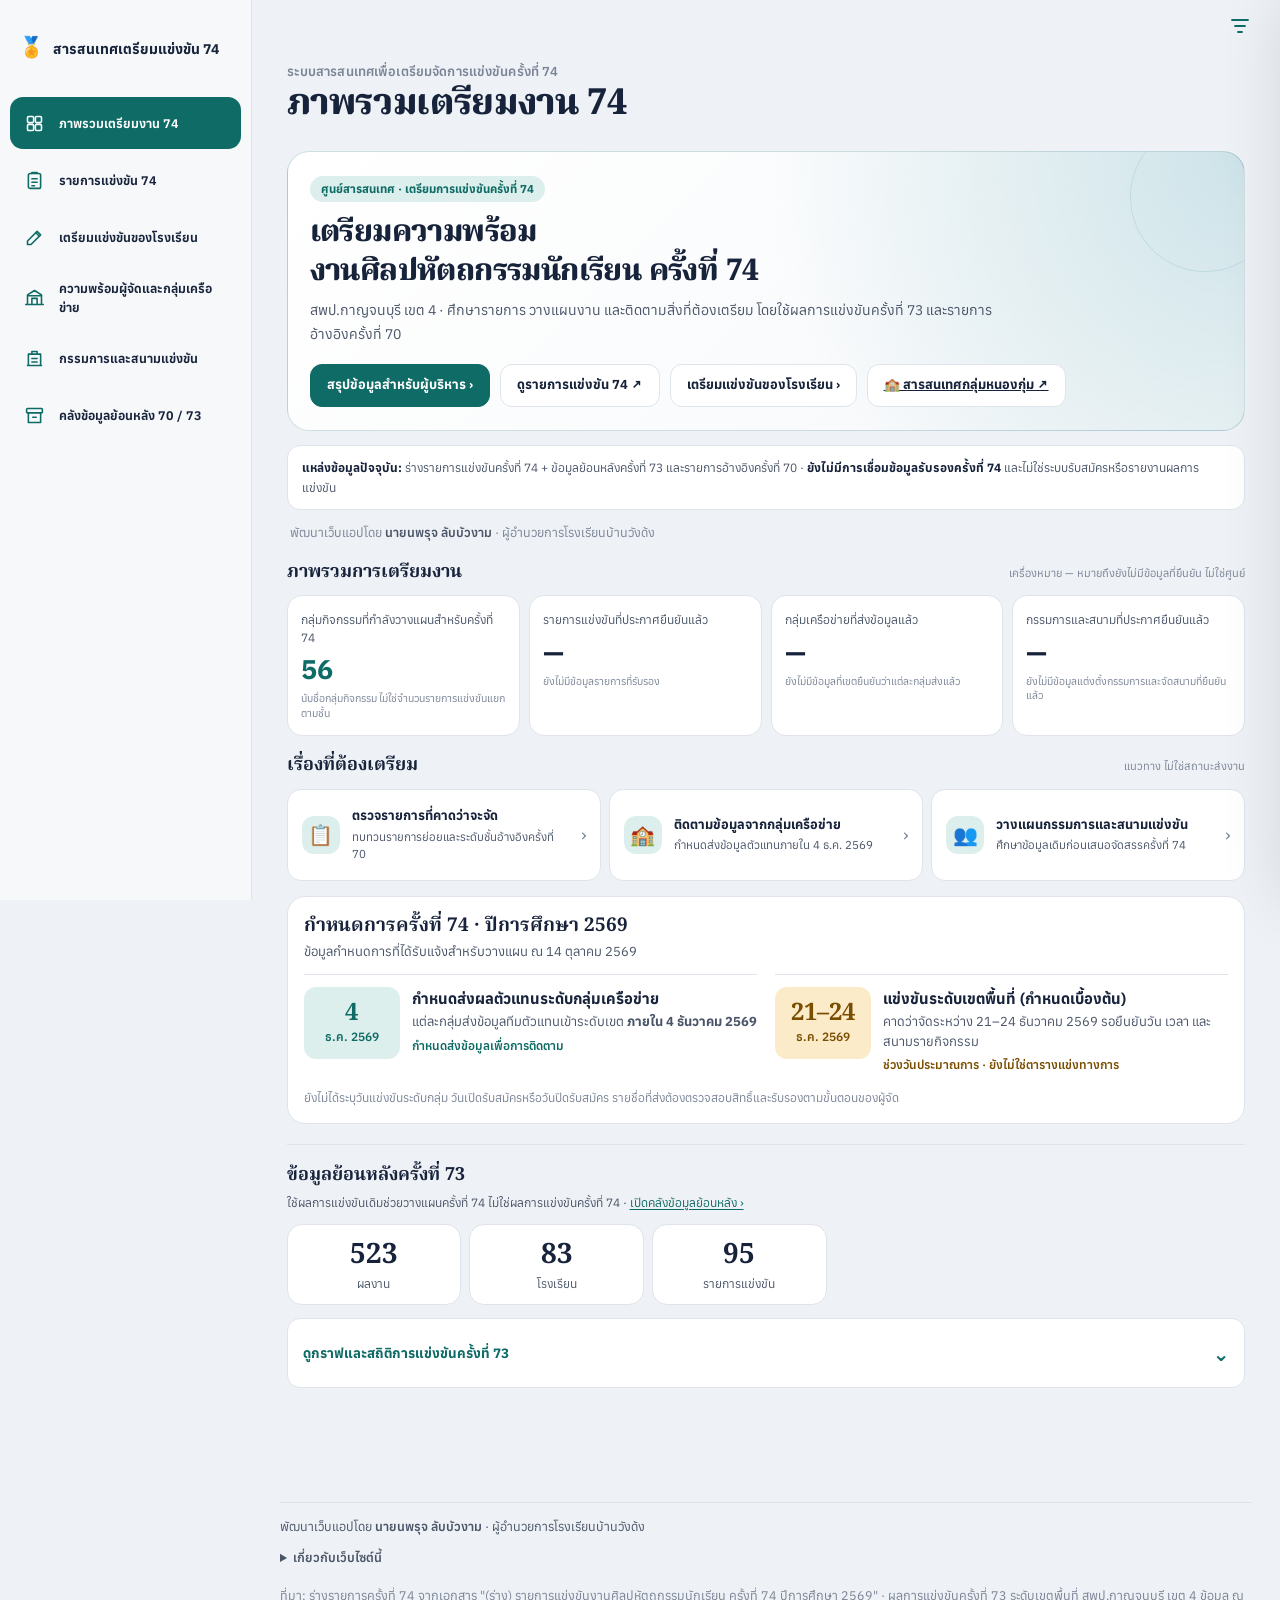
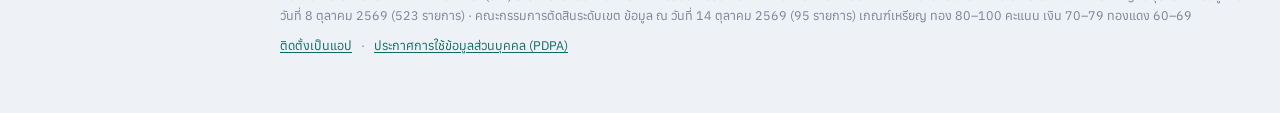
==== commit 8656a942: "Link Nongkum group competition information from main Sillapa overview" ====
--- a/index.html
+++ b/index.html
@@ -846,6 +846,7 @@
         <button class="ia-link primary" type="button" data-go="executive">สรุปข้อมูลสำหรับผู้บริหาร ›</button>
         <button class="ia-link" type="button" data-go="next">ดูรายการแข่งขัน 74 ↗</button>
         <button class="ia-link" type="button" data-go="prep">เตรียมแข่งขันของโรงเรียน ›</button>
+        <a class="ia-link" href="./nongkum.html" aria-label="เปิดสารสนเทศการแข่งขันกลุ่มหนองกุ่ม">🏫 สารสนเทศกลุ่มหนองกุ่ม ↗</a>
       </div>
     </div>
     <div class="ia-provenance" role="note"><strong>แหล่งข้อมูลปัจจุบัน:</strong> ร่างรายการแข่งขันครั้งที่ 74 + ข้อมูลย้อนหลังครั้งที่ 73 และรายการอ้างอิงครั้งที่ 70 · <strong>ยังไม่มีการเชื่อมข้อมูลรับรองครั้งที่ 74</strong> และไม่ใช่ระบบรับสมัครหรือรายงานผลการแข่งขัน</div>
@@ -1179,12 +1180,12 @@
         <small>อ้างอิงข้อมูลการแข่งขันครั้งที่ 73 · ไม่ใช่ผังนำทางหรือจำนวนผู้เข้าร่วมจริง</small><a class="venue-directory-link" href="./venues/">ค้นหาสนาม อาคาร และห้องแข่งขันย้อนหลัง <span aria-hidden="true">↗</span></a>
       </div>
       <nav class="venue-3d-shortcut__actions" aria-label="เลือกสนามจำลอง 3D">
-        <a class="venue-3d-shortcut__button venue-3d-shortcut__button--primary" href="./venues/schematic-3d.html?venue=kanchanaburi-pesa4&v=r19">
+        <a class="venue-3d-shortcut__button venue-3d-shortcut__button--primary" href="./venues/schematic-3d.html?venue=kanchanaburi-pesa4&v=r20c1">
           <span class="venue-3d-shortcut__button-icon" aria-hidden="true">🏢</span>
           <span class="venue-3d-shortcut__button-label"><strong>สำนักงานเขตพื้นที่ฯ</strong><small>เปิดผังสนาม 3D</small></span>
           <span class="venue-3d-shortcut__arrow" aria-hidden="true">↗</span>
         </a>
-        <a class="venue-3d-shortcut__button" href="./venues/schematic-3d.html?venue=anuban-bophloi&v=r19">
+        <a class="venue-3d-shortcut__button" href="./venues/schematic-3d.html?venue=anuban-bophloi&v=r20c1">
           <span class="venue-3d-shortcut__button-icon" aria-hidden="true">🏫</span>
           <span class="venue-3d-shortcut__button-label"><strong>โรงเรียนอนุบาลบ่อพลอย</strong><small>เปิดผังสนาม 3D</small></span>
           <span class="venue-3d-shortcut__arrow" aria-hidden="true">↗</span>
